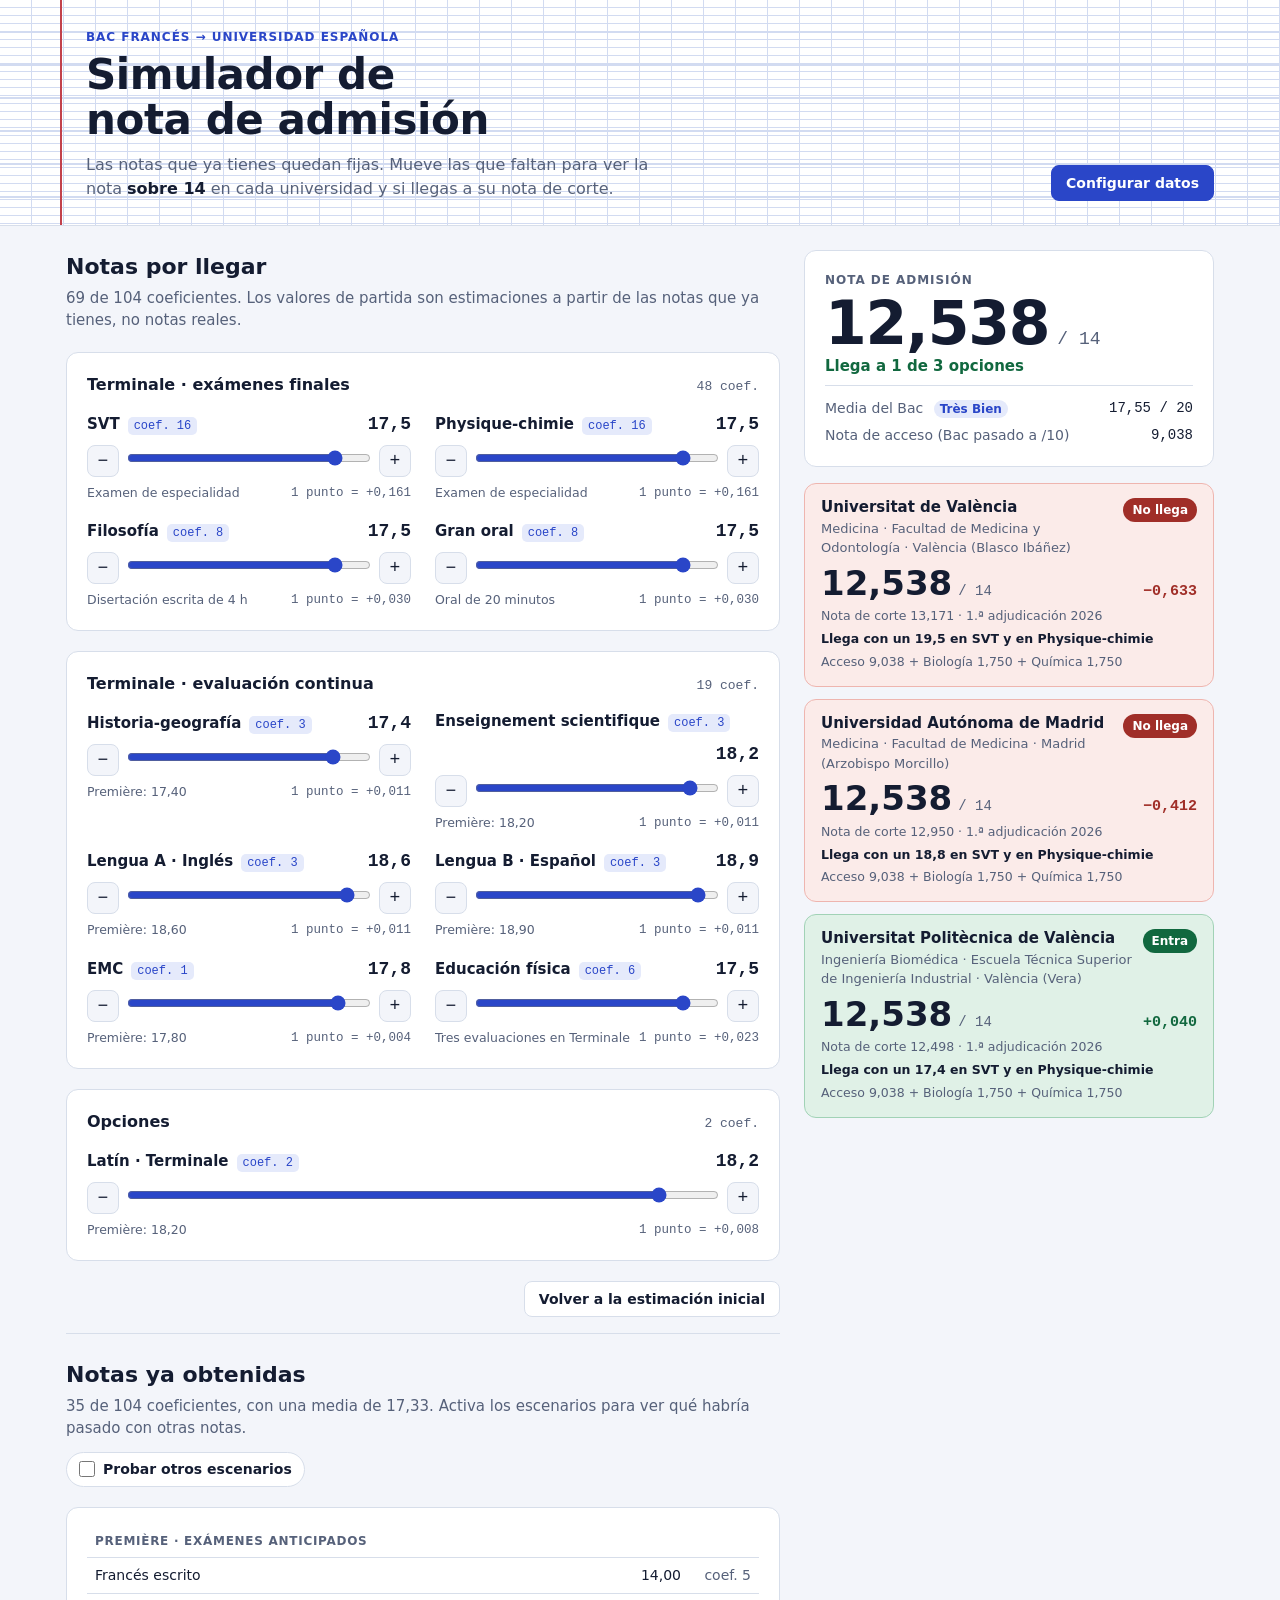
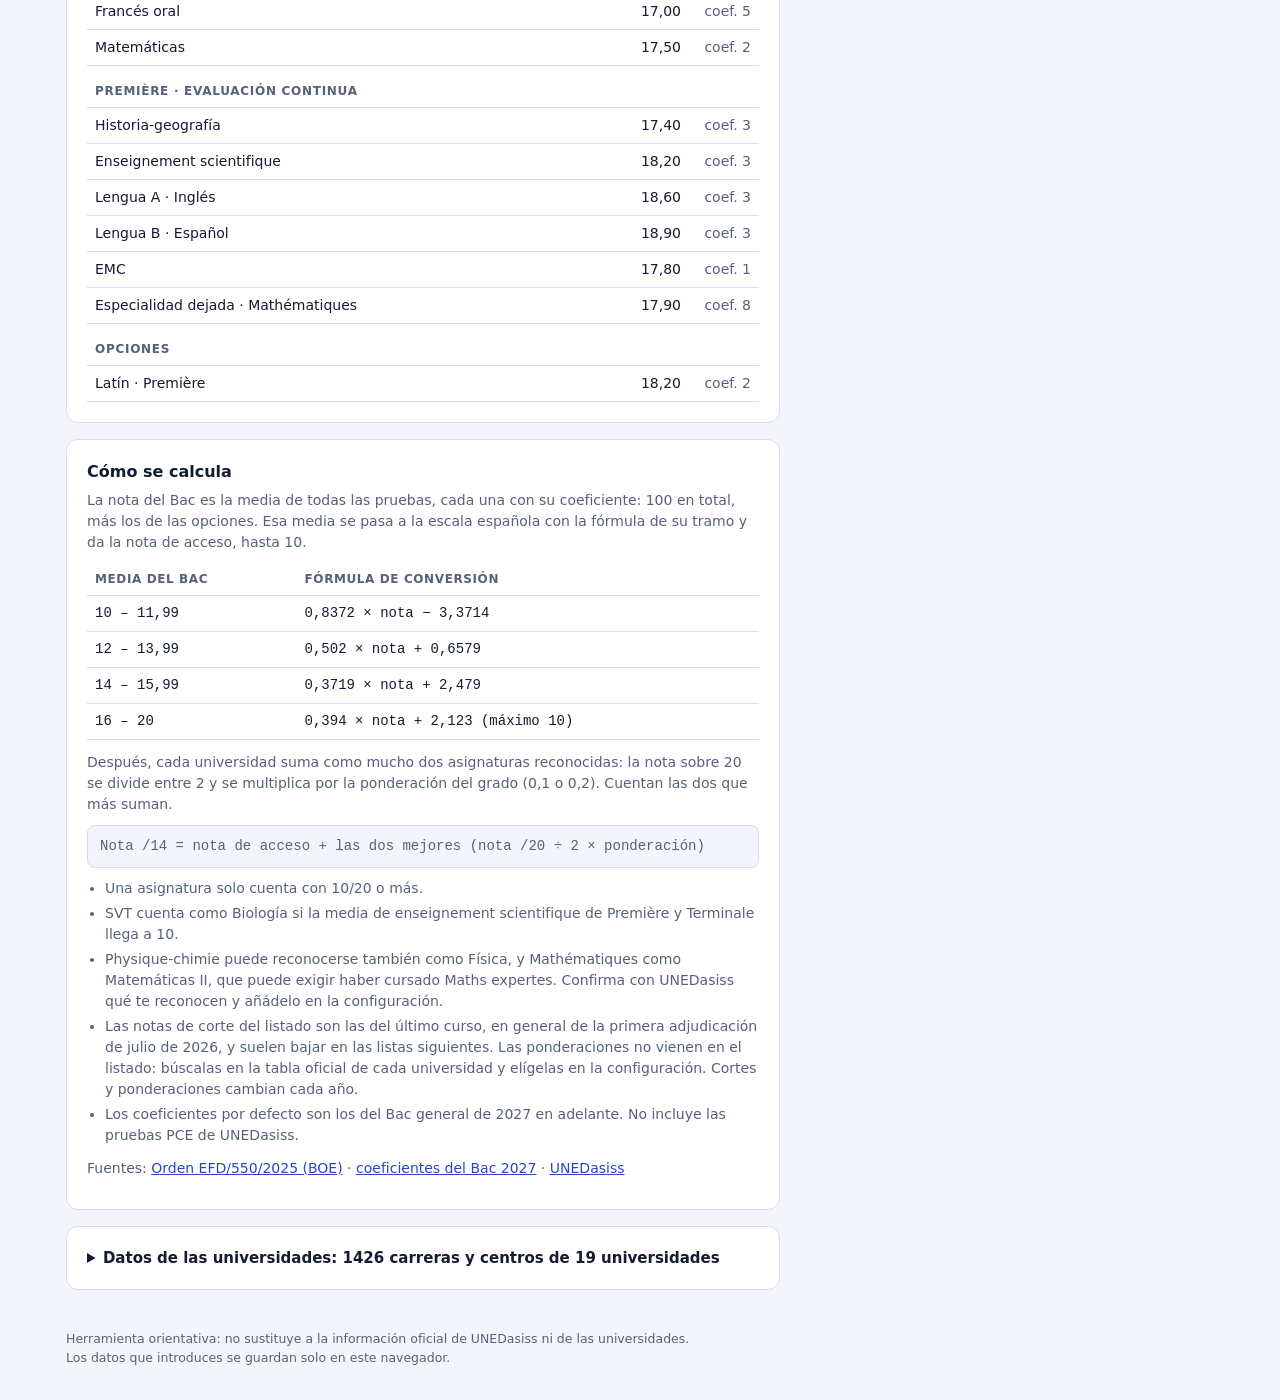
==== index.html @ 58821975 "Subido el index" ====
<!doctype html>
<html lang="es">
<head>
<meta charset="utf-8">
<meta name="viewport" content="width=device-width, initial-scale=1, viewport-fit=cover">
<title>Simulador Bac España</title>
<meta name="description" content="Calcula la nota de admisión a la universidad española (sobre 14) con el Bac francés y compárala con las notas de corte.">
<style>
/* Layout: cabecera en papel Seyès con margen rojo y botón de configuración; dos columnas (notas a la izquierda, resultados fijos a la derecha); la configuración se abre en un panel lateral; en móvil, una columna con barra de nota fija */
:root{
  color-scheme:light;
  padding-top:env(safe-area-inset-top,0px);
  padding-bottom:env(safe-area-inset-bottom,0px);
  --paper:#f3f5fa; --card:#ffffff; --field:#f7f9fd; --ink:#141c31; --muted:#56617a; --line:#d7deea;
  --accent:#2a46c8; --accent-ink:#ffffff; --accent-soft:#e5eafb; --seyes:#d2dbf1; --margin:#c2414b;
  --ok:#11683f; --ok-bg:#e0f1e7; --ok-line:#a1d2b6;
  --no:#a02e28; --no-bg:#fbebe9; --no-line:#eeb5af;
  --note-bg:#fdf3dc; --note-ink:#6f4b00; --note-line:#ecd193;
  --veil:rgba(12,18,36,.48);
  --shadow:0 1px 2px rgba(20,28,49,.06),0 10px 30px rgba(20,28,49,.14);
  --f-display:"Avenir Next","Segoe UI Variable Display","Segoe UI",ui-sans-serif,system-ui,-apple-system,sans-serif;
  --f-body:system-ui,-apple-system,"Segoe UI",Roboto,"Helvetica Neue",Arial,sans-serif;
  --f-mono:ui-monospace,"SF Mono","Cascadia Mono","Roboto Mono",Menlo,Consolas,monospace;
}
@media (prefers-color-scheme: dark){
  :root:not([data-theme="light"]){
    --paper:#0d121c; --card:#151c2a; --field:#101725; --ink:#e6ebf5; --muted:#9ba6bd; --line:#28334c;
    --accent:#93a8ff; --accent-ink:#0d121c; --accent-soft:#1c2544; --seyes:#1e2946; --margin:#e57b81;
    --ok:#74d6a0; --ok-bg:#0f2f1f; --ok-line:#276645;
    --no:#ff9a90; --no-bg:#351714; --no-line:#74302a;
    --note-bg:#33270c; --note-ink:#f3cf7a; --note-line:#6b531b;
    --veil:rgba(0,0,0,.6);
    --shadow:0 10px 34px rgba(0,0,0,.5);
    color-scheme:dark;
  }
}
:root[data-theme="dark"]{
  --paper:#0d121c; --card:#151c2a; --field:#101725; --ink:#e6ebf5; --muted:#9ba6bd; --line:#28334c;
  --accent:#93a8ff; --accent-ink:#0d121c; --accent-soft:#1c2544; --seyes:#1e2946; --margin:#e57b81;
  --ok:#74d6a0; --ok-bg:#0f2f1f; --ok-line:#276645;
  --no:#ff9a90; --no-bg:#351714; --no-line:#74302a;
  --note-bg:#33270c; --note-ink:#f3cf7a; --note-line:#6b531b;
  --veil:rgba(0,0,0,.6);
  --shadow:0 10px 34px rgba(0,0,0,.5);
  color-scheme:dark;
}
*{box-sizing:border-box}
html,body{margin:0}
[hidden]{display:none!important}
body{background:var(--paper);color:var(--ink);font-family:var(--f-body);font-size:15px;line-height:1.5;-webkit-text-size-adjust:100%}
body::before{content:"";position:fixed;inset:0 0 auto;height:env(safe-area-inset-top,0px);z-index:10;background:var(--card)}
html.lock{overflow:hidden}
.wrap{max-width:1180px;margin:0 auto;padding-left:max(16px,env(safe-area-inset-left,0px));padding-right:max(16px,env(safe-area-inset-right,0px))}
.num{font-family:var(--f-mono);font-variant-numeric:tabular-nums}
h1,h2,h3{text-wrap:balance}

/* Cabecera */
.head{background-color:var(--card);
  background-image:
    repeating-linear-gradient(to bottom,transparent 0 31px,var(--seyes) 31px 33px),
    repeating-linear-gradient(to bottom,transparent 0 7px,var(--seyes) 7px 8px),
    repeating-linear-gradient(to right,transparent 0 31px,var(--seyes) 31px 32px);
  border-bottom:1px solid var(--line)}
.head-in{position:relative;display:flex;align-items:flex-end;justify-content:space-between;gap:16px 24px;flex-wrap:wrap;padding-block:28px 24px}
.head-in::before{content:"";position:absolute;top:0;bottom:0;left:max(10px,calc(env(safe-area-inset-left,0px) + 10px));width:2px;background:var(--margin)}
.head-text{padding-left:20px;max-width:64ch;min-width:0;flex:1 1 420px}
.head-text > *{margin:0}
.eyebrow{font-size:12px;font-weight:600;letter-spacing:.08em;text-transform:uppercase;color:var(--accent);margin:0}
h1{font-family:var(--f-display);font-weight:700;font-size:clamp(28px,4.4vw,42px);line-height:1.08;letter-spacing:-.01em;margin-top:6px !important}
.lead{color:var(--muted);margin-top:10px !important;font-size:16px}
.lead strong{color:var(--ink);font-weight:600}
.head-actions{padding-left:20px;display:flex;gap:8px;flex-wrap:wrap}


/* Rejilla */
.grid{display:grid;grid-template-columns:minmax(0,1fr);gap:24px;padding-block:24px 40px}
@media (min-width:960px){
  .grid{grid-template-columns:minmax(0,1fr) 410px;grid-template-areas:"inputs results"}
  .inputs{grid-area:inputs}
  .results{grid-area:results;position:sticky;top:16px;align-self:start;max-height:calc(100vh - 32px);overflow:auto}
}
.inputs,.results{min-width:0;display:flex;flex-direction:column;gap:16px}
.stack{display:flex;flex-direction:column;gap:20px}

/* Barra móvil */
.mini{position:sticky;top:env(safe-area-inset-top,0px);z-index:9;background:var(--card);border-bottom:1px solid var(--line)}
.mini-in{display:flex;align-items:baseline;justify-content:space-between;gap:12px;padding-block:10px}
.mini b{font-family:var(--f-mono);font-size:18px}
.mini span{color:var(--muted);font-size:13px;text-align:right}
@media (min-width:960px){.mini{display:none}}

/* Resultado */
.panel{background:var(--card);border:1px solid var(--line);border-radius:12px;padding:20px;min-width:0}
.score-label{font-size:12px;font-weight:600;letter-spacing:.08em;text-transform:uppercase;color:var(--muted);margin:0}
.score{display:flex;align-items:baseline;gap:8px;margin:4px 0 2px;flex-wrap:wrap}
.score b{font-family:var(--f-display);font-weight:700;font-size:60px;line-height:1;letter-spacing:-.02em;font-variant-numeric:tabular-nums}
.score.range b{font-size:38px}
.score span{font-family:var(--f-mono);color:var(--muted);font-size:18px}
.reach{margin:0 0 6px;font-weight:600}
.reach.ok{color:var(--ok)} .reach.no{color:var(--no)} .reach.none{color:var(--muted)}
.scenario{margin:0 0 12px;display:flex;align-items:center;gap:8px;flex-wrap:wrap;font-size:13px;color:var(--margin);font-weight:600}
.link-btn{font:inherit;font-size:13px;font-weight:600;padding:2px 8px;border-radius:6px;border:1px solid currentColor;background:transparent;color:var(--margin);cursor:pointer}
.calc{margin:8px 0 0;display:grid;grid-template-columns:1fr auto;gap:6px 12px;border-top:1px solid var(--line);padding-top:12px}
.calc dt{color:var(--muted);font-size:14px}
.calc dd{margin:0;text-align:right;font-family:var(--f-mono);font-variant-numeric:tabular-nums;font-size:14px}
.mention{display:inline-block;margin-left:6px;padding:0 6px;border-radius:999px;background:var(--accent-soft);color:var(--accent);font-family:var(--f-body);font-size:12px;font-weight:600}
.warn{margin:10px 0 0;font-size:13px;color:var(--no)}

.unis{display:flex;flex-direction:column;gap:12px}
.uni{border:1px solid var(--no-line);background:var(--no-bg);border-radius:12px;padding:14px 16px;display:flex;flex-direction:column;gap:4px;transition:background-color .25s,border-color .25s}
.uni[data-ok="1"]{border-color:var(--ok-line);background:var(--ok-bg)}
.uni-top{display:flex;justify-content:space-between;align-items:flex-start;gap:10px}
.uni-id{min-width:0}
.uni-name{margin:0;font-size:15px;font-weight:700;line-height:1.25;overflow-wrap:anywhere}
.uni-deg{margin:2px 0 0;color:var(--muted);font-size:13px;overflow-wrap:anywhere}
.pill{flex:none;font-size:12px;font-weight:700;padding:3px 9px;border-radius:999px;color:var(--card);background:var(--no);white-space:nowrap}
.uni[data-ok="1"] .pill{background:var(--ok)}
.uni-score{display:flex;align-items:baseline;gap:6px;margin-top:4px}
.uni-num{font-family:var(--f-display);font-size:34px;font-weight:700;line-height:1;font-variant-numeric:tabular-nums}
.uni-score .unit{font-family:var(--f-mono);color:var(--muted);font-size:14px}
.uni-gap{margin-left:auto;font-family:var(--f-mono);font-variant-numeric:tabular-nums;font-weight:600;font-size:15px;color:var(--no)}
.uni[data-ok="1"] .uni-gap{color:var(--ok)}
.uni-line{margin:0;font-size:12.5px;color:var(--muted)}
.uni-line.strong{color:var(--ink);font-weight:600}
.foot-note{margin:0;color:var(--muted);font-size:12.5px}
.empty p{margin:0 0 12px;color:var(--muted)}

/* Entradas */
.phase{display:flex;flex-direction:column;gap:20px}
.phase + .phase{border-top:1px solid var(--line);padding-top:24px}
.phase-head{display:flex;justify-content:space-between;align-items:flex-end;gap:12px;flex-wrap:wrap}
.sec-title{font-family:var(--f-display);font-weight:700;font-size:22px;margin:0}
.sec-sub{margin:4px 0 0;color:var(--muted)}
.group h3{margin:0;font-size:16px;font-weight:700}
.group-head{display:flex;justify-content:space-between;align-items:baseline;gap:12px;flex-wrap:wrap;margin-bottom:14px}
.group-head .num{color:var(--muted);font-size:13px}
.sliders{display:grid;grid-template-columns:repeat(auto-fit,minmax(min(100%,270px),1fr));gap:16px 24px}
.sl{display:flex;flex-direction:column;gap:6px;min-width:0}
.sl-top{display:flex;align-items:baseline;gap:8px;flex-wrap:wrap}
.sl-top label{font-weight:600;min-width:0;overflow-wrap:anywhere}
.coef{font-family:var(--f-mono);font-size:12px;color:var(--accent);background:var(--accent-soft);padding:0 6px;border-radius:5px;white-space:nowrap}
.sl-top output{margin-left:auto;font-family:var(--f-mono);font-variant-numeric:tabular-nums;font-size:18px;font-weight:600}
.sl[data-changed="1"] .sl-top output{color:var(--margin)}
.sl-ctl{display:grid;grid-template-columns:32px minmax(0,1fr) 32px;align-items:center;gap:8px}
.track{position:relative;min-width:0;padding-bottom:6px}
.track input{width:100%;accent-color:var(--accent);margin:0;height:28px;display:block}
.real-mark,.mark-legend{width:0;height:0;border-left:5px solid transparent;border-right:5px solid transparent;border-bottom:7px solid var(--margin)}
.real-mark{position:absolute;bottom:0;transform:translateX(-50%);pointer-events:none}
.mark-legend{display:inline-block;margin:0 2px}
.step{width:32px;height:32px;border-radius:8px;border:1px solid var(--line);background:var(--paper);color:var(--ink);font-size:18px;line-height:1;cursor:pointer;font-family:var(--f-mono)}
.step:hover{border-color:var(--accent);color:var(--accent)}
.sl-hint{font-size:12.5px;color:var(--muted);display:flex;justify-content:space-between;gap:8px;flex-wrap:wrap}
.sl[data-changed="1"] .hint-txt{color:var(--margin);font-weight:600}
.sens{font-family:var(--f-mono);font-variant-numeric:tabular-nums}
.actions{display:flex;justify-content:flex-end;gap:8px;flex-wrap:wrap}
.switch{display:inline-flex;align-items:center;gap:8px;font-weight:600;font-size:14px;cursor:pointer;padding:6px 12px;border:1px solid var(--line);border-radius:999px;background:var(--card)}
.switch input{accent-color:var(--accent);width:16px;height:16px;margin:0}

.btn{font:inherit;font-weight:600;font-size:14px;line-height:1.3;padding:8px 14px;border-radius:8px;border:1px solid var(--line);background:var(--card);color:var(--ink);cursor:pointer;display:inline-flex;align-items:center;gap:6px;position:relative}
.btn:hover{border-color:var(--accent);color:var(--accent)}
.btn.primary{background:var(--accent);border-color:var(--accent);color:var(--accent-ink)}
.btn.primary:hover{filter:brightness(1.08);color:var(--accent-ink)}
.btn.small{font-size:13px;padding:6px 10px}
.btn.danger:hover{border-color:var(--no);color:var(--no)}
button:focus-visible,input:focus-visible,select:focus-visible,textarea:focus-visible,a:focus-visible,.btn:focus-within{outline:2px solid var(--accent);outline-offset:2px}

.tbl-wrap{overflow-x:auto}
table{border-collapse:collapse;width:100%;font-size:14px}
th,td{padding:7px 8px;border-bottom:1px solid var(--line);text-align:left;vertical-align:middle}
thead th{font-size:12px;font-weight:600;letter-spacing:.05em;text-transform:uppercase;color:var(--muted)}
td.r,th.r{text-align:right}
td.num{font-family:var(--f-mono);font-variant-numeric:tabular-nums}
.ktable tr.grp th{padding-top:16px;font-size:12px;font-weight:600;letter-spacing:.06em;text-transform:uppercase;color:var(--muted)}
.ktable tr:first-child th{padding-top:4px}
.ktable td.coef-c{color:var(--muted);width:70px}
.ktable td.low{color:var(--no)}

.method h3{margin:0 0 6px;font-size:16px}
.method p,.method li{color:var(--muted);font-size:14px}
.method p{margin:0 0 10px}
.method ul{margin:0 0 12px;padding-left:18px;display:flex;flex-direction:column;gap:4px}
.formula{font-family:var(--f-mono);font-size:13.5px;background:var(--paper);border:1px solid var(--line);border-radius:8px;padding:10px 12px;color:var(--ink);margin:0 0 12px;overflow-x:auto;white-space:nowrap}
.method a,.site-foot a{color:var(--accent)}
.site-foot{padding-block:0 32px;color:var(--muted);font-size:12.5px}
.site-foot p{margin:0;max-width:80ch}

/* Panel de configuración */
dialog.sheet{position:fixed;inset:0 0 0 auto;margin:0;width:min(800px,100vw);max-width:100vw;height:100%;max-height:100%;border:0;border-left:1px solid var(--line);padding:0;background:var(--card);color:var(--ink);box-shadow:var(--shadow)}
dialog.sheet[open]{display:flex;flex-direction:column}
dialog.sheet::backdrop{background:var(--veil)}
.sheet-head{display:flex;align-items:flex-start;justify-content:space-between;gap:12px;padding-top:calc(16px + env(safe-area-inset-top,0px));padding-bottom:12px;padding-left:max(20px,env(safe-area-inset-left,0px));padding-right:max(20px,env(safe-area-inset-right,0px));border-bottom:1px solid var(--line)}
.sheet-head h2{margin:2px 0 0;font-family:var(--f-display);font-size:22px}
.icon-btn{flex:none;width:36px;height:36px;border-radius:8px;border:1px solid var(--line);background:var(--paper);color:var(--ink);font-size:20px;line-height:1;cursor:pointer}
.sheet-nav{display:flex;gap:6px;overflow-x:auto;padding-block:10px;padding-left:max(20px,env(safe-area-inset-left,0px));padding-right:max(20px,env(safe-area-inset-right,0px));border-bottom:1px solid var(--line);scrollbar-width:thin}
.chip{flex:none;font:inherit;font-size:13px;font-weight:600;padding:5px 11px;border-radius:999px;border:1px solid var(--line);background:var(--paper);color:var(--ink);cursor:pointer}
.chip:hover{border-color:var(--accent);color:var(--accent)}
.sheet-body{flex:1;overflow:auto;overscroll-behavior:contain;padding-left:max(20px,env(safe-area-inset-left,0px));padding-right:max(20px,env(safe-area-inset-right,0px));padding-bottom:24px}
.sheet-foot{display:flex;align-items:center;gap:10px;flex-wrap:wrap;justify-content:flex-end;padding-top:12px;padding-bottom:calc(12px + env(safe-area-inset-bottom,0px));padding-left:max(20px,env(safe-area-inset-left,0px));padding-right:max(20px,env(safe-area-inset-right,0px));border-top:1px solid var(--line);background:var(--card)}
.foot-msg{margin:0 auto 0 0;font-size:13px;color:var(--no);min-width:0;flex:1 1 220px}
.foot-msg:empty{display:none}
.fsec{display:flex;flex-direction:column;gap:14px;padding-block:22px;border-bottom:1px solid var(--line);scroll-margin-top:4px}
.fsec:last-child{border-bottom:0}
.fsec > h3{margin:0;font-family:var(--f-display);font-size:18px}
.fnote{margin:0;color:var(--muted);font-size:13.5px;max-width:68ch}
.fnote strong{color:var(--ink)}
.fgrid{display:grid;grid-template-columns:repeat(auto-fit,minmax(min(100%,200px),1fr));gap:12px 16px}
.field{display:flex;flex-direction:column;gap:4px;min-width:0}
.field > span{font-size:13px;font-weight:600;color:var(--muted)}
.in{font:inherit;font-size:15px;padding:8px 10px;border-radius:8px;border:1px solid var(--line);background:var(--field);color:var(--ink);width:100%;min-width:0}
.in::placeholder{color:var(--muted);opacity:.75}
.in.num{font-family:var(--f-mono);text-align:right}
.in.bad{border-color:var(--no);background:var(--no-bg)}
textarea.in{font-family:var(--f-mono);font-size:12.5px;resize:vertical}
.gtable{margin-top:4px}
.gtable caption{text-align:left;font-size:12px;font-weight:600;letter-spacing:.06em;text-transform:uppercase;color:var(--muted);padding:6px 0}
.gtable th[scope="row"]{font-weight:500}
.gtable td{padding:5px 6px}
.gtable .c-coef{width:78px}
.gtable .c-grade{width:112px}
.orow,.srow{display:grid;gap:10px 12px;align-items:end;padding:12px;border:1px solid var(--line);border-radius:10px;background:var(--paper)}
.orow{grid-template-columns:repeat(auto-fit,minmax(min(100%,118px),1fr))}
.orow .field.wide{grid-column:1/-1}
.srow{grid-template-columns:repeat(auto-fit,minmax(min(100%,200px),1fr))}
.orow .btn,.srow .btn{justify-self:start}
.ublock{border:1px solid var(--line);border-radius:10px;padding:14px;margin:0;display:flex;flex-direction:column;gap:12px;background:var(--paper);min-width:0}
.ublock legend{font-weight:700;padding:0 6px}
.wgrid{display:grid;grid-template-columns:repeat(auto-fit,minmax(min(100%,170px),1fr));gap:10px 14px}
.brow{display:flex;gap:8px;flex-wrap:wrap}
.sr-file{position:absolute;width:1px;height:1px;opacity:0;overflow:hidden;clip:rect(0 0 0 0)}
.fstatus{margin:0;font-size:13.5px;color:var(--ok);font-weight:600;min-height:1.2em}
.fstatus.err{color:var(--no)}
.fgrid .field.wide{grid-column:1/-1}
.seg{display:inline-flex;flex-wrap:wrap;gap:4px;padding:3px;border:1px solid var(--line);border-radius:10px;background:var(--card);align-self:flex-start}
.seg label{position:relative;cursor:pointer}
.seg input{position:absolute;opacity:0;width:1px;height:1px}
.seg span{display:block;font-size:13px;font-weight:600;padding:5px 12px;border-radius:7px;color:var(--muted)}
.seg input:checked + span{background:var(--accent);color:var(--accent-ink)}
.seg input:focus-visible + span{outline:2px solid var(--accent);outline-offset:2px}
.fnote.warn-note{color:var(--note-ink);background:var(--note-bg);border:1px solid var(--note-line);border-radius:8px;padding:8px 10px}
details.sources summary{cursor:pointer;font-weight:700;font-size:15px}
details.sources p,details.sources li{color:var(--muted);font-size:13.5px}
details.sources ul{margin:8px 0 0;padding-left:18px;display:flex;flex-direction:column;gap:6px}
details.sources a{color:var(--accent)}
@media (prefers-reduced-motion: reduce){.uni{transition:none}}
</style>
</head>
<body>

<header class="head">
  <div class="wrap head-in">
    <div class="head-text">
      <p class="eyebrow">Bac francés → universidad española</p>
      <h1 id="h1">Simulador de nota de admisión</h1>
      <p class="lead">Las notas que ya tienes quedan fijas. Mueve las que faltan para ver la nota <strong>sobre 14</strong> en cada universidad y si llegas a su nota de corte.</p>
    </div>
    <div class="head-actions">
      <button class="btn primary" id="open-cfg" type="button">Configurar datos</button>
    </div>
  </div>
</header>

<div class="mini" id="mini" hidden>
  <div class="wrap mini-in"><b id="mini-score">–</b><span id="mini-reach"></span></div>
</div>

<main class="wrap grid">
  <aside class="results" aria-live="polite">
    <section class="panel" id="score-card">
      <p class="score-label" id="score-label">Nota de admisión</p>
      <div class="score" id="score-box"><b id="score">–</b><span id="score-unit">/ 14</span></div>
      <p class="reach" id="reach"></p>
      <p class="scenario" id="scenario" hidden><span id="scenario-txt"></span><button type="button" class="link-btn" id="restore-top">Restaurar notas reales</button></p>
      <dl class="calc">
        <dt>Media del Bac <span class="mention" id="mention"></span></dt><dd id="c-bac"></dd>
        <dt>Nota de acceso (Bac pasado a /10)</dt><dd id="c-acc"></dd>
      </dl>
      <p class="warn" id="warn" hidden></p>
    </section>
    <div class="unis" id="unis"></div>
    <p class="foot-note">Las notas de corte cambian cada año y suelen bajar en las listas que siguen a la primera.</p>
  </aside>

  <div class="inputs">
    <section class="phase" id="pending-sec">
      <div>
        <h2 class="sec-title">Notas por llegar</h2>
        <p class="sec-sub" id="pending-sub"></p>
      </div>
      <div id="pending-groups" class="stack"></div>
      <div class="actions" id="pending-actions"><button class="btn" id="reset-sim" type="button">Volver a la estimación inicial</button></div>
    </section>

    <section class="phase" id="known-sec">
      <div class="phase-head">
        <div>
          <h2 class="sec-title">Notas ya obtenidas</h2>
          <p class="sec-sub" id="known-sub"></p>
        </div>
        <label class="switch" id="scen-switch"><input type="checkbox" id="scen-toggle"><span>Probar otros escenarios</span></label>
      </div>
      <div id="known-groups" class="stack"></div>
      <div class="actions" id="known-actions" hidden><button class="btn" id="reset-scen" type="button">Restaurar las notas reales</button></div>
    </section>

    <section class="panel method">
      <h3>Cómo se calcula</h3>
      <p>La nota del Bac es la media de todas las pruebas, cada una con su coeficiente: 100 en total, más los de las opciones. Esa media se pasa a la escala española con la fórmula de su tramo y da la nota de acceso, hasta 10.</p>
      <div class="tbl-wrap" style="margin-bottom:12px">
        <table>
          <thead><tr><th>Media del Bac</th><th>Fórmula de conversión</th></tr></thead>
          <tbody>
            <tr><td class="num">10 – 11,99</td><td class="num">0,8372 × nota − 3,3714</td></tr>
            <tr><td class="num">12 – 13,99</td><td class="num">0,502 × nota + 0,6579</td></tr>
            <tr><td class="num">14 – 15,99</td><td class="num">0,3719 × nota + 2,479</td></tr>
            <tr><td class="num">16 – 20</td><td class="num">0,394 × nota + 2,123 (máximo 10)</td></tr>
          </tbody>
        </table>
      </div>
      <p>Después, cada universidad suma como mucho dos asignaturas reconocidas: la nota sobre 20 se divide entre 2 y se multiplica por la ponderación del grado (0,1 o 0,2). Cuentan las dos que más suman.</p>
      <p class="formula">Nota /14 = nota de acceso + las dos mejores (nota /20 ÷ 2 × ponderación)</p>
      <ul>
        <li>Una asignatura solo cuenta con 10/20 o más.</li>
        <li>SVT cuenta como Biología si la media de enseignement scientifique de Première y Terminale llega a 10.</li>
        <li>Physique-chimie puede reconocerse también como Física, y Mathématiques como Matemáticas II, que puede exigir haber cursado Maths expertes. Confirma con UNEDasiss qué te reconocen y añádelo en la configuración.</li>
        <li>Las notas de corte del listado son las del último curso, en general de la primera adjudicación de julio de 2026, y suelen bajar en las listas siguientes. Las ponderaciones no vienen en el listado: búscalas en la tabla oficial de cada universidad y elígelas en la configuración. Cortes y ponderaciones cambian cada año.</li>
        <li>Los coeficientes por defecto son los del Bac general de 2027 en adelante. No incluye las pruebas PCE de UNEDasiss.</li>
      </ul>
      <p>Fuentes: <a href="https://boe.es/buscar/pdf/2025/BOE-A-2025-10777-consolidado.pdf" target="_blank" rel="noopener">Orden EFD/550/2025 (BOE)</a> · <a href="https://www.letudiant.fr/bac/coefficients-bac-par-matiere-et-serie.html" target="_blank" rel="noopener">coeficientes del Bac 2027</a> · <a href="https://unedasiss.uned.es/" target="_blank" rel="noopener">UNEDasiss</a></p>
    </section>
    <details class="panel sources" id="db-sources"></details>
  </div>
</main>

<footer class="wrap site-foot">
  <p>Herramienta orientativa: no sustituye a la información oficial de UNEDasiss ni de las universidades. Los datos que introduces se guardan solo en este navegador.</p>
</footer>

<dialog class="sheet" id="cfg" aria-labelledby="cfg-title">
  <header class="sheet-head">
    <div><p class="eyebrow">Configuración</p><h2 id="cfg-title">Datos del alumno</h2></div>
    <button type="button" class="icon-btn" data-act="cancel" aria-label="Cerrar sin guardar">×</button>
  </header>
  <nav class="sheet-nav" aria-label="Secciones de la configuración">
    <button type="button" class="chip" data-act="nav" data-target="fs-alumno">Alumno</button>
    <button type="button" class="chip" data-act="nav" data-target="fs-esp">Especialidades</button>
    <button type="button" class="chip" data-act="nav" data-target="fs-notas">Notas</button>
    <button type="button" class="chip" data-act="nav" data-target="fs-opc">Opciones</button>
    <button type="button" class="chip" data-act="nav" data-target="fs-asig">Asignaturas en España</button>
    <button type="button" class="chip" data-act="nav" data-target="fs-unis">Universidades</button>
    <button type="button" class="chip" data-act="nav" data-target="fs-datos">Guardar y compartir</button>
  </nav>
  <div class="sheet-body" id="cfg-body"></div>
  <footer class="sheet-foot">
    <p class="foot-msg" id="cfg-msg" role="alert"></p>
    <button type="button" class="btn" data-act="cancel">Cancelar</button>
    <button type="button" class="btn primary" data-act="save">Guardar y ver</button>
  </footer>
</dialog>
<datalist id="es-subjects"></datalist>

<script type="application/json" id="unidb">{"v":"2026","unis":[{"code":"UNIZAR","name":"Universidad de Zaragoza","community":"Aragón","ck":"adjudicación de julio 2026","cl":"Adjudicación ordinaria de julio de 2026.","cs":["https://www.elorienta.com/materiales/corte/Zaragoza.pdf","https://www.educaweb.com/notas-corte/grados/?c=11345"],"ws":["https://academico.unizar.es/sites/academico/files/archivos/acceso/norma/anexo1ponder2627.pdf","https://secregen.unizar.es/sites/secregen/files/2026-03/7.2_acuerdo_ponderaciones_pau.pdf","https://academico.unizar.es/sites/academico/files/archivos/acceso/norma/acg_20260428.pdf"]},{"code":"ULL","name":"Universidad de La Laguna","community":"Canarias","ck":"cierre 2026-27","cl":"Notas de corte de cierre del curso 2026-27, a 30 de septiembre de 2026: la ULL no publica las de la primera adjudicación.","cs":["https://www.elorienta.com/materiales/corte/LaLaguna_cupogeneral.pdf","https://www.elorienta.com/materiales/corte/LaLaguna_doblesgrados.pdf"],"ws":[]},{"code":"UCLM","name":"Universidad de Castilla-La Mancha","community":"Castilla-La Mancha","ck":"1.ª adjudicación 2026","cl":"Primera adjudicación de julio de 2026, tomada de la prensa: la UCLM solo la publica en un panel interactivo. Están todos sus grados, pero 65 de ellos no tienen nota de corte.","cs":["https://www.lanzadigital.com/provincia/medicina-de-nuevo-la-titulacion-mas-exigente-en-la-uclm-en-ciudad-real-con-una-nota-de-corte-de-13049/","https://masquealba.com/notas-corte-medicina-albacete/","https://diariosanitario.com/medicina-nota-corte/","https://www.uclm.es/misiones/estudios/catalogodeestudios?tipo=G"],"ws":["https://www.uclm.es/-/media/Files/A04-Gestion-Academica/PDFEstudiantes/PDFEvAU/Parametros_ponderaciones_2027-28y2028-29.ashx?la=es"]},{"code":"UAM","name":"Universidad Autónoma de Madrid","community":"Comunidad de Madrid","ck":"1.ª adjudicación 2026","cl":"Primera adjudicación de julio de 2026.","cs":["https://www.uam.es/uam/media/doc/1606851712263/uam-notas-corte-extraordinaria-2026.pdf","https://www.uam.es/uam/ofertas-plazas","https://www.uam.es/uam/media/doc/1606851711911/notas-de-corte---dum---2026-2027---extraordinaria.pdf"],"ws":["https://www.uam.es/uam/media/doc/1606960055690/2.-ponderacionesuam-curso27-28-def-09jun2026.pdf"]},{"code":"UC3M","name":"Universidad Carlos III de Madrid","community":"Comunidad de Madrid","ck":"1.ª adjudicación 2026","cl":"Primera lista de julio de 2026 del Distrito Único de Madrid. Esa lista no indica la facultad.","cs":["https://www.elorienta.com/materiales/corte/Madrid.pdf"],"ws":["https://www.comunidad.madrid/docs/assets/2026/03/02/ponderaciones_26-27_pdf_27_02_26.pdf?VersionId=axC4uzT2OgwXcJn6SNy_cC49YFVok9hd","https://yaq.es/sites/default/files/documents/2026/tablas_ponderacion_madrid_2027-2028.pdf"]},{"code":"UCM","name":"Universidad Complutense de Madrid","community":"Comunidad de Madrid","ck":"1.ª adjudicación 2026","cl":"Primera lista de julio de 2026 del Distrito Único de Madrid. Esa lista no indica la facultad.","cs":["https://www.elorienta.com/materiales/corte/Madrid.pdf"],"ws":["https://www.comunidad.madrid/docs/assets/2026/03/02/ponderaciones_26-27_pdf_27_02_26.pdf?VersionId=axC4uzT2OgwXcJn6SNy_cC49YFVok9hd","https://yaq.es/sites/default/files/documents/2026/tablas_ponderacion_madrid_2027-2028.pdf"]},{"code":"UPM","name":"Universidad Politécnica de Madrid","community":"Comunidad de Madrid","ck":"1.ª adjudicación 2026","cl":"Primera adjudicación de julio de 2026.","cs":["https://www.upm.es/gsfs/SFS52655","https://www.comunidad.madrid/press-releases/download/117011"],"ws":["https://www.upm.es/gsfs/SFS47081"]},{"code":"URJC","name":"Universidad Rey Juan Carlos","community":"Comunidad de Madrid","ck":"1.ª adjudicación 2026","cl":"Primera adjudicación de julio de 2026.","cs":["https://www.urjc.es/images/EstudiarURJC/Admision_matricula/grado/notas_corte_2026_2027.pdf","https://www.uc3m.es/grado/media/grado/doc/archivo/doc_notas-corte-2627/notas-de-corte---dum---2026-2027---extraordinaria-2.pdf"],"ws":["https://www.comunidad.madrid/docs/assets/2026/03/02/ponderaciones_26-27_pdf_27_02_26.pdf?VersionId=axC4uzT2OgwXcJn6SNy_cC49YFVok9hd","https://yaq.es/sites/default/files/documents/2026/tablas_ponderacion_madrid_2027-2028.pdf"]},{"code":"UAH","name":"Universidad de Alcalá","community":"Comunidad de Madrid","ck":"1.ª adjudicación 2026","cl":"Primera lista de julio de 2026 del Distrito Único de Madrid. Esa lista no indica la facultad.","cs":["https://www.elorienta.com/materiales/corte/Madrid.pdf"],"ws":["https://www.comunidad.madrid/docs/assets/2026/03/02/ponderaciones_26-27_pdf_27_02_26.pdf?VersionId=axC4uzT2OgwXcJn6SNy_cC49YFVok9hd","https://yaq.es/sites/default/files/documents/2026/tablas_ponderacion_madrid_2027-2028.pdf"]},{"code":"UMH","name":"Universidad Miguel Hernández de Elche","community":"Comunitat Valenciana","ck":"1.ª adjudicación 2026","cl":"Primera adjudicación de julio de 2026.","cs":["https://www.uv.es/graus/admissio/1_NOTAS%20CORTE%202026-2027_Adjudicaci%c3%b3n%2010%20julio.pdf","https://estudios.umh.es/files/2026/05/Oferta-plazas-UMH-del-curso-2026-27-Castellano.pdf"],"ws":["https://yaq.es/sites/default/files/documents/2026/tablas_ponderacion_comunidad-valenciana_2027-2028-2.pdf"]},{"code":"UA","name":"Universidad de Alicante","community":"Comunitat Valenciana","ck":"1.ª adjudicación 2026","cl":"Primera adjudicación de julio de 2026.","cs":["https://www.uv.es/graus/admissio/1_NOTAS%20CORTE%202026-2027_Adjudicaci%c3%b3n%2010%20julio.pdf","https://web.ua.es/va/oia/documents/notes-de-tall/2026-2027.pdf"],"ws":["https://yaq.es/sites/default/files/documents/2026/tablas_ponderacion_comunidad-valenciana_2027-2028-2.pdf"]},{"code":"UJI","name":"Universitat Jaume I","community":"Comunitat Valenciana","ck":"1.ª adjudicación 2026","cl":"Primera adjudicación de julio de 2026.","cs":["https://www.uv.es/graus/admissio/1_NOTAS%20CORTE%202026-2027_Adjudicaci%c3%b3n%2010%20julio.pdf"],"ws":["https://yaq.es/sites/default/files/documents/2026/tablas_ponderacion_comunidad-valenciana_2027-2028-2.pdf"]},{"code":"UPV","name":"Universitat Politècnica de València","community":"Comunitat Valenciana","ck":"1.ª adjudicación 2026","cl":"Primera adjudicación de julio de 2026.","cs":["https://www.uv.es/graus/admissio/1_NOTAS%20CORTE%202026-2027_Adjudicaci%c3%b3n%2010%20julio.pdf","https://www.uv.es/uvweb/futuros-estudiantes/ca/admissio-graus/preinscripcio/notes-tall-1285852730283.html"],"ws":["https://yaq.es/sites/default/files/documents/2026/tablas_ponderacion_comunidad-valenciana_2027-2028-2.pdf"]},{"code":"UV","name":"Universitat de València","community":"Comunitat Valenciana","ck":"1.ª adjudicación 2026","cl":"Primera adjudicación de julio de 2026.","cs":["https://www.uv.es/graus/admissio/1_NOTAS%20CORTE%202026-2027_Adjudicaci%c3%b3n%2010%20julio.pdf","https://www.uv.es/uvweb/futuros-estudiantes/ca/admissio-graus/preinscripcio/notes-tall-1285852730283.html"],"ws":["https://yaq.es/sites/default/files/documents/2026/tablas_ponderacion_comunidad-valenciana_2027-2028-2.pdf"]},{"code":"UEX","name":"Universidad de Extremadura","community":"Extremadura","ck":"2.ª adjudicación 2026","cl":"Segunda adjudicación de julio de 2026 (15 de julio): la primera no está publicada.","cs":["https://www.elorienta.com/materiales/corte/Extremadura.pdf"],"ws":["https://alumnado.unex.es/wp-content/uploads/sites/51/2026/05/Cert_CG5_2026_10_1_tabla_ponde_2026-27-28_Tc.report.pdf","https://alumnado.unex.es/wp-content/uploads/sites/51/2025/05/Tabla-ponderaciones-26_27.pdf"]},{"code":"UIB","name":"Universitat de les Illes Balears","community":"Illes Balears","ck":"lista del 31 jul 2026","cl":"Notas de corte del 31 de julio de 2026, después de varias listas: suelen ser más bajas que las de la primera adjudicación.","cs":["https://www.elorienta.com/materiales/corte/IllesBalears31-Jul.pdf","https://estudis.uib.es/estudis-de-grau/com-hi-pots-accedir/admissio/notes-de-tall"],"ws":[]},{"code":"UPNA","name":"Universidad Pública de Navarra","community":"Navarra","ck":"1.ª adjudicación 2026","cl":"Primera adjudicación de julio de 2026.","cs":["https://www.elorienta.com/materiales/corte/Navarra.pdf","https://www.unavarra.es/sites/actualidad/contents/noticias/2026/07/15/0715_Notas-corte-26-27.html","https://www.unavarra.es/sites/estudios/acceso-y-admision/admision-en-estudios-de-grado/notas-de-corte-y-simulador.html","https://www.educaweb.com/notas-corte/grados/?c=9885"],"ws":["https://yaq.es/sites/default/files/documents/2026/tablas_ponderacion_navarra_2027-2028.pdf"]},{"code":"EHU","name":"Universidad del País Vasco / Euskal Herriko Unibertsitatea","community":"País Vasco","ck":"cierre 2025-26","cl":"Notas de corte de cierre del curso 2025-26: la UPV/EHU no publica las de la primera adjudicación.","cs":["https://www.ehu.eus/documents/d/unibertsitaterako-sarbidea/guia-acceso-upv-ehu-26-27-cast-pr3-dig","https://www.ehu.eus/documents/d/unibertsitaterako-sarbidea/guia-acceso-upv-ehu-26-27-eusk-pr3-dig","https://www.ehu.eus/documents/d/unibertsitaterako-sarbidea/notas-de-corte-eus2025-26-sin-prion-","https://www.educaweb.com/notas-corte/grados/?c=35810&p=2"],"ws":["https://www.ehu.eus/es/web/unibertsitaterako-sarbidea/vias-de-acceso/bachillerato-y-ciclos-formativos-de-grado-superior/parametros-de-ponderacion","https://www.ehu.eus/documents/d/unibertsitaterako-sarbidea/parametros2026_cast","https://www.ehu.eus/documents/d/unibertsitaterako-sarbidea/guia-acceso-upv-ehu-26-27-cast-pr3-dig"]},{"code":"UNIOVI","name":"Universidad de Oviedo","community":"Principado de Asturias","ck":"1.ª adjudicación 2026","cl":"Primera adjudicación de julio de 2026.","cs":["https://www.uniovi.es/documents/39158/15138455/NOTAS+DE+CORTE+1%C2%AA+ADJUDICACI%C3%93N+15-7-2026.pdf/748d3502-22ec-5631-6d8c-cb7d102c535f?t=1784102840864","https://www.uniovi.es/actualidad/noticias/-/asset_publisher/Ru0cAJNPrm1m/content/id/15245597","https://www.uniovi.es/documents/39158/13774579/D%C3%ADptico+Oferta+Acad%C3%A9mica+Estudios+de+Grado-Notas+de+Corte_2025-2026_revisado+%281%29.pdf/3e1a3cf9-26d3-9247-ac06-8ac786a5a93f?t=1776411067630"],"ws":["https://www.uniovi.es/documents/39158/44770/Ponderaciones+de+asignaturas+-+PAU.pdf/ad973d6c-5030-a9fe-4b8c-406554d4d3a4?t=1776247658703","https://www.uniovi.es/documents/39158/11285156/D%C3%ADptico+Ponderaciones+PAU.pdf/b4c79df3-6fd2-215f-daad-0f776d5fa57b?t=1762248787750","https://www.uniovi.es/documents/39158/13774579/PONDERACIONES.pdf/62c612dd-94c9-601b-4fea-a271f2e90bcc?t=1771329552491","https://yaq.es/sites/default/files/documents/2026/tablas_ponderacion_asturias_2027-2028.pdf"]}],"rows":[[4,"Administración de Empresas","","","español o inglés",11.566,null,""],[4,"Administración de Empresas","","Colmenarejo","",10.996,null,""],[15,"Administración de Empresas","Facultad de Economía y Empresa","Ibiza","",5.0,null,""],[15,"Administración de Empresas","Facultad de Economía y Empresa","Menorca","",5.0,null,""],[15,"Administración de Empresas","Facultad de Economía y Empresa","Palma","",5.0,null,""],[3,"Administración y Dirección de Empresas","Facultad de Ciencias Económicas y Empresariales","Cantoblanco","",10.3,null,""],[5,"Administración y Dirección de Empresas","","","",9.433,null,""],[5,"Administración y Dirección de Empresas","","","en inglés",10.667,null,""],[9,"Administración y Dirección de Empresas","Facultad de Ciencias Sociales y Jurídicas de Elche","Elche","",7.756,null,""],[9,"Administración y Dirección de Empresas","Facultad de Ciencias Sociales y Jurídicas de Orihuela","Orihuela","",6.947,null,""],[16,"Administración y Dirección de Empresas","Facultad de Ciencias Económicas y Empresariales","Pamplona","",9.281,null,""],[16,"Administración y Dirección de Empresas","Facultad de Ciencias Económicas y Empresariales","Pamplona","Programa internacional",10.714,null,"Mismos parámetros que el grado (nota de la tabla)."],[7,"Administración y Dirección de Empresas","Facultad de Ciencias de la Economía y de la Empresa","Fuenlabrada","",8.276,null,""],[7,"Administración y Dirección de Empresas","Facultad de Ciencias de la Economía y de la Empresa","Móstoles","",8.433,null,""],[7,"Administración y Dirección de Empresas","Facultad de Ciencias de la Economía y de la Empresa","Vicálvaro","",8.06,null,""],[7,"Administración y Dirección de Empresas","Facultad de Ciencias de la Economía y de la Empresa","Vicálvaro","A distancia",8.17,null,""],[7,"Administración y Dirección de Empresas","Facultad de Ciencias de la Economía y de la Empresa","Vicálvaro","Inglés",7.111,null,""],[8,"Administración y Dirección de Empresas","","","",9.17,null,""],[8,"Administración y Dirección de Empresas","","Guadalajara","",7.72,null,""],[10,"Administración y Dirección de Empresas","Facultad de Ciencias Económicas y Empresariales","San Vicente del Raspeig","",7.325,null,""],[2,"Administración y Dirección de Empresas","Facultad de Ciencias Económicas y Empresariales","Albacete","",null,null,""],[2,"Administración y Dirección de Empresas","Facultad de Ciencias Jurídicas y Sociales","Toledo","",null,null,""],[2,"Administración y Dirección de Empresas","Facultad de Ciencias Sociales","Cuenca","",null,null,""],[2,"Administración y Dirección de Empresas","Facultad de Ciencias Sociales y Tecnologías de la Información","Talavera de la Reina","",null,null,""],[2,"Administración y Dirección de Empresas","Facultad de Derecho y Empresa","Ciudad Real","",5.0,null,""],[14,"Administración y Dirección de Empresas","","Badajoz","",6.0,null,""],[14,"Administración y Dirección de Empresas","","Cáceres","",5.0,null,""],[14,"Administración y Dirección de Empresas","","Plasencia","",5.0,null,""],[1,"Administración y Dirección de Empresas","","","",5.527,null,""],[18,"Administración y Dirección de Empresas","Facultad de Economía y Empresa","Oviedo","",6.931,null,""],[0,"Administración y Dirección de Empresas","Facultad de Ciencias Sociales y Humanas","Teruel","",5.0,null,"sin corte (5,000 en la lista). w null: tabla oficial sin columnas legibles."],[0,"Administración y Dirección de Empresas","Facultad de Economía y Empresa","Zaragoza","",8.003,null,"w null: tabla oficial sin columnas legibles (ver notas)."],[0,"Administración y Dirección de Empresas","Facultad de Empresa y Gestión Pública","Huesca","",5.0,null,"sin corte (5,000 en la lista). w null: tabla oficial sin columnas legibles."],[17,"Administración y Dirección de Empresas","Facultad de Economía y Empresa","Bilbao","",8.541,null,""],[17,"Administración y Dirección de Empresas","Facultad de Economía y Empresa","Donostia-San Sebastián","",8.322,null,""],[17,"Administración y Dirección de Empresas","Facultad de Economía y Empresa","Vitoria-Gasteiz","",7.75,null,""],[11,"Administración y Dirección de Empresas","Facultad de Ciencias Jurídicas y Económicas","Castelló de la Plana","",7.92,null,""],[12,"Administración y Dirección de Empresas","Escuela Politécnica Superior de Alcoy","Alcoi","",6.684,null,""],[12,"Administración y Dirección de Empresas","Facultad de Administración y Dirección de Empresas","València (Vera)","",10.7,null,""],[13,"Administración y Dirección de Empresas","Facultad de Economía","València (Tarongers)","",8.99,null,""],[13,"Administración y Dirección de Empresas","Facultad de Economía (Ontinyent)","Ontinyent","",6.898,null,""],[14,"Administración y Gestión Pública","","Cáceres","",5.0,null,""],[17,"Antropología Social","Facultad de Educación, Filosofía y Antropología","Donostia-San Sebastián","",5.0,null,"sin corte (plazas vacantes en 2025-26)"],[3,"Antropología Social y Cultural","Facultad de Filosofía y Letras","Cantoblanco","",5.0,null,"sin corte (5,000 en la lista)"],[5,"Antropología Social y Cultural","","","",5.0,null,""],[1,"Antropología Social y Cultural","","","",5.0,null,""],[3,"Análisis de Datos en la Empresa / Business Analytics","Facultad de Ciencias Económicas y Empresariales","Cantoblanco","",11.388,null,""],[4,"Análisis de Datos para la Empresa","","","",11.811,null,""],[3,"Arqueología","Facultad de Filosofía y Letras","Cantoblanco","",5.0,null,"sin corte (5,000 en la lista)"],[5,"Arqueología","","","",5.0,null,""],[13,"Arqueología","Facultad de Geografía e Historia","València (Blasco Ibáñez)","",8.26,null,""],[6,"Arquitecto/a (Programa Académico con Recorrido Sucesivo)","ETS de Arquitectura","Ciudad Universitaria","",13.136,null,"PARS"],[6,"Arquitectura Naval / Ingeniería Marítima","ETS de Ingenieros Navales","Ciudad Universitaria","",10.44,null,"admisión común a los dos grados"],[10,"Arquitectura Técnica","Escuela Politécnica Superior de Alicante","San Vicente del Raspeig","",8.67,null,""],[1,"Arquitectura Técnica","","","",5.0,null,""],[17,"Arquitectura Técnica","Escuela de Ingeniería de Gipuzkoa","Donostia-San Sebastián","",8.598,null,""],[11,"Arquitectura Técnica","Escuela Superior de Tecnología y Ciencias Experimentales","Castelló de la Plana","",7.562,null,""],[12,"Arquitectura Técnica","Escuela Técnica Superior de Ingeniería de Edificación","València (Vera)","",8.353,null,""],[8,"Arquitectura Técnica y Edificación","","Guadalajara","",7.536,null,""],[17,"Arte","Facultad de Bellas Artes","Leioa","",5.0,null,"sin corte (plazas vacantes en 2025-26)"],[5,"Bachelor of Arts in European Studies","","","",6.528,null,""],[5,"Bellas Artes","","","",9.275,null,""],[9,"Bellas Artes","Facultad de Bellas Artes de Altea","Altea","",5.243,null,""],[7,"Bellas Artes","Facultad de Artes y Humanidades","Aranjuez","",5.7,null,""],[2,"Bellas Artes","Facultad de Bellas Artes","Cuenca","",null,null,""],[1,"Bellas Artes","","","",9.528,null,""],[0,"Bellas Artes","Facultad de Ciencias Sociales y Humanas","Teruel","",7.092,null,"w null: tabla oficial sin columnas legibles."],[12,"Bellas Artes","Facultad de Bellas Artes San Carlos","València (Vera)","",9.26,null,""],[3,"Biología","Facultad de Ciencias","Cantoblanco","",9.654,null,""],[5,"Biología","","","",9.869,null,""],[7,"Biología","Escuela Superior de Ciencias Experimentales y Tecnología","Móstoles","",9.814,null,""],[8,"Biología","","","",9.615,null,""],[10,"Biología","Facultad de Ciencias","San Vicente del Raspeig","",10.578,null,""],[14,"Biología","","Badajoz","",8.989,null,""],[1,"Biología","","","",9.795,null,""],[18,"Biología","Facultad de Biología","Oviedo","",11.609,null,""],[17,"Biología","Facultad de Ciencia y Tecnología","Leioa","",11.31,null,""],[13,"Biología","Facultad de Ciencias Biológicas","Burjassot-Paterna","",11.315,null,""],[15,"Biología","Facultad de Ciencias","Palma","",5.319,null,""],[8,"Biología Sanitaria","","","",11.806,null,""],[17,"Biomedical Engineering","Escuela de Ingeniería de Bilbao","Bilbao","",12.778,null,"Ingeniería Biomédica impartida en inglés (B2 de inglés requerido). 1.ª adjudicación 2026 según prensa (Onda Vasca, 12/07/2026): 12,523."],[3,"Bioquímica","Facultad de Ciencias","Cantoblanco","",12.108,null,""],[5,"Bioquímica","","","",12.281,null,""],[2,"Bioquímica","Facultad de Ciencias Ambientales y Bioquímica","Toledo","",null,null,""],[14,"Bioquímica","","Cáceres","",11.35,null,""],[15,"Bioquímica","Facultad de Ciencias","Palma","",8.9,null,""],[17,"Bioquímica y Biología Molecular","Facultad de Ciencia y Tecnología","Leioa","",12.312,null,""],[11,"Bioquímica y Biología Molecular","Escuela Superior de Tecnología y Ciencias Experimentales","Castelló de la Plana","",11.939,null,""],[13,"Bioquímica y Ciencias Biomédicas","Facultad de Ciencias Biológicas","Burjassot-Paterna","",12.842,null,""],[5,"Biotecnología","","","",12.366,null,""],[9,"Biotecnología","Facultad de Ciencias Experimentales","Elche","",11.698,null,""],[6,"Biotecnología","ETS de Ingeniería Agronómica, Alimentaria y de Biosistemas","Ciudad Universitaria","",12.623,null,""],[16,"Biotecnología","Escuela Técnica Superior de Ingeniería Agronómica y Biociencias","Pamplona","",11.616,null,"w null: confirmados bio 0,2, qui 0,2, fis 0,2, mat 0,2, mcs 0,1; tec, emp y len no asignables (filas incompletas en la tabla del centro)."],[2,"Biotecnología","E.T.S. de Ingeniería Agronómica y de Montes y Biotecnología","Albacete","",null,null,""],[14,"Biotecnología","","Badajoz","",11.689,null,""],[18,"Biotecnología","Facultad de Biología","Oviedo","",12.765,null,""],[0,"Biotecnología","Facultad de Ciencias","Zaragoza","",12.233,null,"w null: tabla oficial sin columnas legibles; la fila tiene 5 valores 0,2 sin materia identificable."],[17,"Biotecnología","Facultad de Ciencia y Tecnología","Leioa","",12.292,null,""],[12,"Biotecnología","Escuela Técnica Superior de Ingeniería Agronómica y del Medio Natural","València (Vera)","",12.344,null,""],[13,"Biotecnología","Facultad de Ciencias Biológicas","Burjassot-Paterna","",11.834,null,""],[16,"Ciencia de Datos","Escuela Técnica Superior de Ingeniería Agronómica y Biociencias","Pamplona","",10.538,null,"w null: confirmados bio 0,2, qui 0,1, fis 0,2, mat 0,2, mcs 0,2; tec, emp y len no asignables (filas incompletas en la tabla del centro)."],[12,"Ciencia de Datos","Escuela Técnica Superior de Ingeniería Informática","València (Vera)","",10.592,null,""],[13,"Ciencia de Datos","Escuela Técnica Superior de Ingeniería","Burjassot-Paterna","",9.577,null,""],[9,"Ciencia de Datos e Inteligencia Artificial","Facultad de Ciencias Experimentales","Elche","",10.603,null,""],[6,"Ciencia de Datos e Inteligencia Artificial","ETS de Ingenieros Informáticos","Montegancedo","",11.61,null,""],[6,"Ciencia de Datos e Inteligencia Artificial","ETS de Ingeniería de Sistemas Informáticos","Campus Sur","",11.91,null,""],[5,"Ciencia de los Datos Aplicada","","","",10.711,null,""],[3,"Ciencia e Ingeniería de Datos","Escuela Politécnica Superior","Cantoblanco","",11.028,null,""],[4,"Ciencia e Ingeniería de Datos","","","en inglés",11.677,null,""],[7,"Ciencia e Ingeniería de Datos","Escuela de Ingeniería de Fuenlabrada / Escuela Técnica Superior de Ingeniería Informática","Fuenlabrada","",10.061,null,""],[18,"Ciencia e Ingeniería de Datos","Escuela Politécnica de Ingeniería de Gijón","Gijón","",10.214,null,""],[3,"Ciencia Política y Administración Pública","Facultad de Derecho","Cantoblanco","",9.576,null,""],[3,"Ciencia Política y Administración Pública - Mención en Gobierno y Dirección Pública","Facultad de Derecho","Cantoblanco","",10.484,null,"itinerario con mención, admisión propia"],[3,"Ciencia Política y Administración Pública - Mención en Relaciones Internacionales y Unión Europea","Facultad de Derecho","Cantoblanco","",12.326,null,"itinerario con mención, admisión propia"],[7,"Ciencia Política y Gestión Pública","Facultad de Ciencias Jurídicas y Políticas","Fuenlabrada","",7.304,null,""],[7,"Ciencia Política y Gestión Pública","Facultad de Ciencias Jurídicas y Políticas","Vicálvaro","",7.14,null,""],[17,"Ciencia Política y Gestión Pública","Facultad de Ciencias Sociales y de la Comunicación","Leioa","",7.0,null,""],[3,"Ciencia y Tecnología de los Alimentos","Facultad de Ciencias","Cantoblanco","",8.641,null,""],[5,"Ciencia y Tecnología de los Alimentos","","","",8.652,null,""],[9,"Ciencia y Tecnología de los Alimentos","Escuela Politécnica Superior de Orihuela","Orihuela","",7.876,null,""],[7,"Ciencia y Tecnología de los Alimentos","Escuela Superior de Ciencias Experimentales y Tecnología","Móstoles","",8.249,null,""],[2,"Ciencia y Tecnología de los Alimentos","Facultad de Ciencias y Tecnologías Químicas","Ciudad Real","",null,null,""],[14,"Ciencia y Tecnología de los Alimentos","","Badajoz","",5.0,null,""],[0,"Ciencia y Tecnología de los Alimentos","Facultad de Veterinaria","Zaragoza","",9.577,null,"w null: tabla oficial sin columnas legibles."],[17,"Ciencia y Tecnología de los Alimentos","Facultad de Farmacia","Vitoria-Gasteiz","",7.89,null,""],[12,"Ciencia y Tecnología de los Alimentos","Escuela Técnica Superior de Ingeniería Agronómica y del Medio Natural","València (Vera)","",9.742,null,""],[13,"Ciencia y Tecnología de los Alimentos","Facultad de Farmacia y Ciencias de la Alimentación","Burjassot-Paterna","",9.45,null,""],[7,"Ciencia y Tecnología del Agua","Escuela Superior de Ciencias Experimentales y Tecnología","Móstoles","",5.0,null,"sin corte; la lista no indica campus, tomado de la página de la ESCET"],[7,"Ciencia, Gestión e Ingeniería de Servicios","Facultad de Ciencias de la Economía y de la Empresa","Madrid-Manuel Becerra","",8.0,null,"En la lista figura como campus Madrid"],[7,"Ciencia, Gestión e Ingeniería de Servicios","Facultad de Ciencias de la Economía y de la Empresa","Vicálvaro","Semipresencial",7.368,null,""],[3,"Ciencia, Tecnología y Humanidades","Facultad de Ciencias","Cantoblanco","",5.0,null,"sin corte (5,000 en la lista); título conjunto UAB, UAM y UC3M"],[4,"Ciencia, Tecnología y Humanidades (UAB, UAM y UC3M)","","","",5.0,null,""],[3,"Ciencias","Facultad de Ciencias","Cantoblanco","",7.65,null,"título conjunto UAB, UAM y UC3M"],[16,"Ciencias","Escuela Técnica Superior de Ingeniería Agronómica y Biociencias","Pamplona","",9.936,null,"w null: confirmados bio 0,2, qui 0,2, fis 0,2, mat 0,2, mcs 0,1; tec, emp y len no asignables (filas incompletas en la tabla del centro)."],[4,"Ciencias (UAB, UAM y UC3M)","","","",8.595,null,""],[6,"Ciencias Agrarias y Bioeconomía","ETS de Ingeniería Agronómica, Alimentaria y de Biosistemas","Ciudad Universitaria","",6.063,null,""],[3,"Ciencias Ambientales","Facultad de Ciencias","Cantoblanco","",7.642,null,""],[9,"Ciencias Ambientales","Facultad de Ciencias Experimentales","Elche","",7.382,null,""],[7,"Ciencias Ambientales","Escuela Superior de Ciencias Experimentales y Tecnología","Móstoles","",7.261,null,""],[8,"Ciencias Ambientales","","","",6.153,null,""],[2,"Ciencias Ambientales","Facultad de Ciencias Ambientales y Bioquímica","Toledo","",null,null,""],[14,"Ciencias Ambientales","","Badajoz","",5.0,null,""],[1,"Ciencias Ambientales","","","",5.508,null,""],[0,"Ciencias Ambientales","Escuela Politécnica Superior","Huesca","",5.0,null,"sin corte (5,000 en la lista). w null: tabla oficial sin columnas legibles."],[17,"Ciencias Ambientales","Facultad de Farmacia","Vitoria-Gasteiz","",8.345,null,""],[12,"Ciencias Ambientales","Escuela Politécnica Superior de Gandía","Gandia","",7.14,null,""],[13,"Ciencias Ambientales","Facultad de Ciencias Biológicas","Burjassot-Paterna","",9.149,null,""],[3,"Ciencias de la Actividad Física y del Deporte","Facultad de Formación de Profesorado y Educación","Cantoblanco","",10.364,null,""],[9,"Ciencias de la Actividad Física y del Deporte","Facultad de Ciencias Sociosanitarias","Elche","",10.32,null,""],[6,"Ciencias de la Actividad Física y del Deporte","Facultad de Ciencias de la Actividad Física y del Deporte (INEF)","Ciudad Universitaria","",8.253,null,""],[16,"Ciencias de la Actividad Física y del Deporte","Facultad de Ciencias de la Salud","Pamplona","",10.416,null,"w null: confirmados bio 0,2, qui 0,2, fis 0,2, mat 0,2, mcs 0,2, sin tec; len y emp no asignables (valor único en el centro)."],[7,"Ciencias de la Actividad Física y del Deporte","Facultad de Ciencias de la Educación y del Deporte y Estudios Interdisciplinares","Fuenlabrada","",10.719,null,""],[8,"Ciencias de la Actividad Física y del Deporte","","","",10.39,null,""],[10,"Ciencias de la Actividad Física y del Deporte","Facultad de Educación","San Vicente del Raspeig","",11.1,null,""],[2,"Ciencias de la Actividad Física y del Deporte","Facultad de Ciencias del Deporte","Toledo","",null,null,""],[14,"Ciencias de la Actividad Física y del Deporte","","Cáceres","",11.27,null,""],[1,"Ciencias de la Actividad Física y del Deporte","","","",10.794,null,""],[18,"Ciencias de la Actividad Física y del Deporte","Facultad de Formación del Profesorado y Educación","Oviedo","",11.532,null,""],[0,"Ciencias de la Actividad Física y del Deporte","Facultad de Ciencias de la Salud y del Deporte","Huesca","",11.081,null,"w null: tabla oficial sin columnas legibles."],[17,"Ciencias de la Actividad Física y del Deporte","Facultad de Educación y Deporte","Vitoria-Gasteiz","",10.668,null,"Requiere prueba específica."],[11,"Ciencias de la Actividad Física y del Deporte","Facultad de Ciencias Humanas y Sociales","Castelló de la Plana","",10.7,null,""],[13,"Ciencias de la Actividad Física y del Deporte","Facultad de Ciencias de la Actividad Física y del Deporte","València (Blasco Ibáñez)","",11.063,null,""],[13,"Ciencias de la Actividad Física y del Deporte","Facultad de Ciencias de la Actividad Física y del Deporte (Ontinyent)","Ontinyent","",10.352,null,""],[15,"Ciencias de la Actividad Física y del Deporte","Facultad de Educación","Palma","",9.986,null,""],[5,"Ciencias de la Actividad Física y el Deporte","","","",10.49,null,""],[5,"Ciencias de las Religiones","","","",5.0,null,""],[10,"Ciencias del Mar","Facultad de Ciencias","San Vicente del Raspeig","",9.893,null,""],[15,"Ciencias del Mar","Facultad de Ciencias","Palma","",5.0,null,""],[7,"Ciencias Experimentales","Escuela Superior de Ciencias Experimentales y Tecnología","Móstoles","",7.561,null,""],[13,"Ciencias Gastronómicas","Facultad de Farmacia y Ciencias de la Alimentación","Burjassot-Paterna","",7.158,null,""],[4,"Ciencias Políticas","","","español o bilingüe",10.728,null,""],[5,"Ciencias Políticas","","","",6.628,null,""],[13,"Ciencias Políticas y de la Administración Pública","Facultad de Derecho","València (Tarongers)","",9.346,null,""],[9,"Ciencias Políticas y Gestión Pública","Facultad de Ciencias Sociales y Jurídicas de Orihuela","Orihuela","",6.623,null,""],[5,"Comercio","","","",8.026,null,""],[18,"Comercio y Marketing","Facultad de Comercio, Turismo y Ciencias Sociales Jovellanos","Gijón","",7.402,null,""],[12,"Communication Networks and Systems","Beihang Valencia Polytechnic Institute (BVPI)","China (BVPI)","",5.0,null,"sin corte; centro conjunto UPV–Beihang en China (ciudad no verificada en la lista)"],[12,"Computer Science and Technology","Beihang Valencia Polytechnic Institute (BVPI)","China (BVPI)","",5.0,null,"sin corte; centro conjunto UPV–Beihang en China (ciudad no verificada en la lista)"],[4,"Comunicación Audiovisual","","","español o bilingüe",10.223,null,""],[5,"Comunicación Audiovisual","","","",9.635,null,""],[9,"Comunicación Audiovisual","Facultad de Ciencias Sociales y Jurídicas de Elche","Elche","",10.01,null,""],[7,"Comunicación Audiovisual","Facultad de Ciencias de la Comunicación","Fuenlabrada","",8.018,null,""],[7,"Comunicación Audiovisual","Facultad de Ciencias de la Comunicación","Vicálvaro","",8.433,null,""],[8,"Comunicación Audiovisual","","Guadalajara","",7.43,null,""],[2,"Comunicación Audiovisual","Facultad de Comunicación","Cuenca","",null,null,""],[14,"Comunicación Audiovisual","","Badajoz","",5.0,null,""],[17,"Comunicación Audiovisual","Facultad de Ciencias Sociales y de la Comunicación","Leioa","",10.32,null,""],[11,"Comunicación Audiovisual","Facultad de Ciencias Humanas y Sociales","Castelló de la Plana","",8.8,null,""],[12,"Comunicación Audiovisual","Escuela Politécnica Superior de Gandía","Gandia","",10.248,null,""],[13,"Comunicación Audiovisual","Facultad de Filología, Traducción y Comunicación","València (Blasco Ibáñez)","",10.934,null,""],[7,"Comunicación Digital","Facultad de Ciencias de la Comunicación","Fuenlabrada","",8.418,null,""],[3,"Comunicación e Industrias Culturales","Facultad de Filosofía y Letras","Cantoblanco","",5.0,null,"sin corte (5,000 en la lista)"],[1,"Conservación y Restauración de Bienes Culturales","","","",5.0,null,""],[17,"Conservación y Restauración de Bienes Culturales","Facultad de Bellas Artes","Leioa","",5.0,null,"sin corte (plazas vacantes en 2025-26)"],[12,"Conservación y Restauración de Bienes Culturales","Facultad de Bellas Artes San Carlos","València (Vera)","",10.704,null,"Nota marcada (Jul.): último admitido de la convocatoria extraordinaria"],[5,"Conservación y Restauración del Patrimonio Cultural","","","",9.021,null,""],[7,"Contabilidad y Finanzas","Facultad de Ciencias de la Economía y de la Empresa","Fuenlabrada","",7.841,null,""],[7,"Contabilidad y Finanzas","Facultad de Ciencias de la Economía y de la Empresa","Móstoles","",8.001,null,""],[7,"Contabilidad y Finanzas","Facultad de Ciencias de la Economía y de la Empresa","Vicálvaro","",9.0,null,""],[7,"Contabilidad y Finanzas","Facultad de Ciencias de la Economía y de la Empresa","Vicálvaro","A distancia",7.74,null,""],[1,"Contabilidad y Finanzas","","","",5.0,null,""],[18,"Contabilidad y Finanzas","Facultad de Economía y Empresa","Oviedo","",5.152,null,""],[17,"Creación y Diseño","Facultad de Bellas Artes","Leioa","",8.128,null,""],[8,"Criminalística: Ciencias y Tecnologías Forenses","","","",11.646,null,""],[5,"Criminología","","","",10.854,null,""],[7,"Criminología","Facultad de Ciencias Jurídicas y Políticas","Alcorcón","",10.141,null,""],[7,"Criminología","Facultad de Ciencias Jurídicas y Políticas","Vicálvaro","",10.301,null,""],[10,"Criminología","Facultad de Derecho","San Vicente del Raspeig","En línea",7.294,null,"Código 343; la lista de la UA lo llama Criminologia (en línia)."],[10,"Criminología","Facultad de Derecho","San Vicente del Raspeig","Presencial",8.714,null,"Código 306."],[2,"Criminología","Facultad de Derecho","Albacete","",8.375,null,""],[14,"Criminología","","Cáceres","",11.575,null,""],[18,"Criminología","Facultad de Derecho","Oviedo","",11.734,null,""],[17,"Criminología","Facultad de Derecho","Donostia-San Sebastián","",10.174,null,"La guía en euskera da 10,169; se usa 10,174 (guía en castellano y Educaweb coinciden)."],[13,"Criminología","Facultad de Derecho","València (Tarongers)","",9.767,null,""],[11,"Criminología y Seguridad","Facultad de Ciencias Jurídicas y Económicas","Castelló de la Plana","",8.454,null,""],[3,"Derecho","Facultad de Derecho","Cantoblanco","",9.88,null,""],[4,"Derecho","","","",11.613,null,""],[4,"Derecho","","Colmenarejo","",10.817,null,""],[5,"Derecho","","","",8.154,null,""],[9,"Derecho","Facultad de Ciencias Sociales y Jurídicas de Elche","Elche","Presencial",8.698,null,"Código 508. La lista GVA no indica el grupo; asignado por la oferta UMH y por el corte 2025 de cada código."],[9,"Derecho","Facultad de Ciencias Sociales y Jurídicas de Elche","Elche","Semipresencial",7.308,null,"Código 528 (viernes tarde y sábado mañana). La lista GVA no indica el grupo; asignado por la oferta UMH y por el corte 2025 de cada código."],[16,"Derecho","Facultad de Ciencias Jurídicas","Pamplona","",10.029,null,"w null: confirmados bio 0,1, qui 0,1, fis 0,2, mat 0,2, mcs 0,2, emp 0,2, len 0,1; la fila Tecnología e Ingeniería II tiene un único valor (0,1) en la tabla del centro y no se puede asignar a una colu"],[7,"Derecho","Facultad de Ciencias Jurídicas y Políticas","Fuenlabrada","",9.618,null,""],[7,"Derecho","Facultad de Ciencias Jurídicas y Políticas","Móstoles","",9.02,null,""],[7,"Derecho","Facultad de Ciencias Jurídicas y Políticas","Vicálvaro","",8.15,null,""],[7,"Derecho","Facultad de Ciencias Jurídicas y Políticas","Vicálvaro","Semipresencial",7.7,null,""],[8,"Derecho","","","",8.016,null,""],[10,"Derecho","Facultad de Derecho","San Vicente del Raspeig","",9.656,null,""],[2,"Derecho","Facultad de Ciencias Jurídicas y Sociales","Toledo","",null,null,""],[2,"Derecho","Facultad de Ciencias Sociales","Cuenca","",null,null,""],[2,"Derecho","Facultad de Derecho","Albacete","",null,null,""],[2,"Derecho","Facultad de Derecho y Empresa","Ciudad Real","",5.942,null,""],[14,"Derecho","","Cáceres","",9.164,null,""],[1,"Derecho","","","",7.813,null,""],[18,"Derecho","Facultad de Derecho","Oviedo","",7.392,null,""],[0,"Derecho","Facultad de Derecho","Zaragoza","",9.916,null,"w null: tabla oficial sin columnas legibles."],[17,"Derecho","Facultad de Derecho","Donostia-San Sebastián","",10.11,null,""],[17,"Derecho","Facultad de Derecho-Sección Bizkaia","Leioa","",10.848,null,""],[11,"Derecho","Facultad de Ciencias Jurídicas y Económicas","Castelló de la Plana","",8.634,null,""],[13,"Derecho","Facultad de Derecho","València (Tarongers)","",9.29,null,""],[15,"Derecho","Facultad de Derecho","Ibiza","",5.0,null,""],[15,"Derecho","Facultad de Derecho","Menorca","",5.0,null,""],[15,"Derecho","Facultad de Derecho","Palma","",6.53,null,""],[3,"Derecho - Mención en Derecho de la Energía y del Medio Ambiente","Facultad de Derecho","Cantoblanco","",9.603,null,"itinerario con mención, admisión propia"],[3,"Derecho - Mención en Derecho de los Negocios Internacionales","Facultad de Derecho","Cantoblanco","",11.956,null,"itinerario con mención, admisión propia"],[3,"Derecho - Mención en Derecho Digital y de las Tecnologías","Facultad de Derecho","Cantoblanco","",11.136,null,"itinerario con mención, admisión propia"],[3,"Derecho - Mención en Derechos Humanos y Justicia Social","Facultad de Derecho","Cantoblanco","",11.167,null,"itinerario con mención, admisión propia"],[5,"Desarrollo de Videojuegos","","","",9.651,null,""],[15,"Dirección Hotelera","Escuela Universitaria de Hostelería de las Illes Balears (adscrito)","Palma","",6.1,null,""],[7,"Dirección y Gestión de Empresas en el Ámbito Digital","Facultad de Ciencias de la Economía y de la Empresa","Vicálvaro","",9.267,null,""],[5,"Diseño","","","",11.137,null,""],[1,"Diseño","","","",9.054,null,""],[12,"Diseño Arquitectónico de Interiores","Escuela Técnica Superior de Arquitectura","València (Vera)","",9.678,null,""],[6,"Diseño de Moda","Centro Superior de Diseño de Moda de Madrid (CSDMM) (adscrito)","Madrid","",5.0,null,"sin corte (5,000 en la lista); centro adscrito"],[7,"Diseño Integral y Gestión de la Imagen","Facultad de Artes y Humanidades","Aranjuez","",8.896,null,""],[7,"Diseño Integral y Gestión de la Imagen","Facultad de Artes y Humanidades","Madrid-Quintana","",11.056,null,"En la lista figura como campus Madrid"],[7,"Diseño y Desarrollo de Videojuegos","Escuela Técnica Superior de Ingeniería Informática","Madrid-Quintana","",8.955,null,"En la lista figura como campus Madrid"],[7,"Diseño y Desarrollo de Videojuegos","Escuela Técnica Superior de Ingeniería Informática","Móstoles","",9.16,null,""],[11,"Diseño y Desarrollo de Videojuegos","Escuela Superior de Tecnología y Ciencias Experimentales","Castelló de la Plana","",7.263,null,""],[7,"Diseño y Gestión de Moda","Facultad de Artes y Humanidades","Aranjuez","",9.984,null,""],[12,"Diseño y Tecnologías Creativas","Facultad de Bellas Artes San Carlos","València (Vera)","",11.19,null,""],[15,"Doble grado en Administración de Empresas y Derecho","Facultad de Derecho","Palma","",8.46,null,""],[15,"Doble grado en Administración de Empresas y Turismo","Facultad de Turismo","Palma","",5.0,null,""],[12,"Doble grado en Administración y Dirección de Empresas y Ciencia y Tecnología de los Alimentos","Escuela Técnica Superior de Ingeniería Agronómica y del Medio Natural","València (Vera)","",9.561,null,""],[7,"Doble grado en Administración y Dirección de Empresas y Ciencia, Gestión e Ingeniería de Servicios","Facultad de Ciencias de la Economía y de la Empresa","Madrid-Manuel Becerra","A distancia + presencial",8.778,null,"Administración y Dirección de Empresas a distancia + Ciencia, Gestión e Ingeniería de Servicios presencial; en la lista figura como campus Madrid"],[7,"Doble grado en Administración y Dirección de Empresas y Ciencia, Gestión e Ingeniería de Servicios","Facultad de Ciencias de la Economía y de la Empresa","Vicálvaro","Presencial + semipresencial",9.58,null,"Administración y Dirección de Empresas presencial + Ciencia, Gestión e Ingeniería de Servicios semipresencial"],[16,"Doble grado en Administración y Dirección de Empresas y Derecho","Facultad de Ciencias Jurídicas","Pamplona","",11.52,null,"Pesos de la columna del doble grado en la tabla de Económicas (filas completas); coinciden con la de Jurídicas en las materias legibles."],[16,"Doble grado en Administración y Dirección de Empresas y Derecho","Facultad de Ciencias Jurídicas","Pamplona","Programa internacional",11.539,null,"Mismos parámetros que el doble grado (nota de la tabla)."],[7,"Doble grado en Administración y Dirección de Empresas y Derecho","Facultad de Ciencias de la Economía y de la Empresa","Fuenlabrada","",8.719,null,""],[7,"Doble grado en Administración y Dirección de Empresas y Derecho","Facultad de Ciencias de la Economía y de la Empresa","Madrid-Quintana","",8.494,null,"En la lista figura como campus Madrid"],[7,"Doble grado en Administración y Dirección de Empresas y Derecho","Facultad de Ciencias de la Economía y de la Empresa","Móstoles","",8.31,null,""],[7,"Doble grado en Administración y Dirección de Empresas y Derecho","Facultad de Ciencias de la Economía y de la Empresa","Vicálvaro","",9.176,null,""],[14,"Doble grado en Administración y Dirección de Empresas y Derecho","","Badajoz","",5.0,null,""],[18,"Doble grado en Administración y Dirección de Empresas y Derecho","Facultad de Derecho","Oviedo","",10.916,null,""],[17,"Doble grado en Administración y Dirección de Empresas y Derecho","Facultad de Derecho","Donostia-San Sebastián","",10.4,null,""],[17,"Doble grado en Administración y Dirección de Empresas y Derecho","Facultad de Economía y Empresa","Bilbao","",11.435,null,""],[11,"Doble grado en Administración y Dirección de Empresas y Derecho","Facultad de Ciencias Jurídicas y Económicas","Castelló de la Plana","",11.0,null,"Doble grado. Según las notas de la tabla 2027-28 (copia de yaq.es), en los dobles grados se aplica la ponderación más alta de los dos grados."],[13,"Doble grado en Administración y Dirección de Empresas y Derecho","Facultad de Derecho","València (Tarongers)","",11.471,null,""],[16,"Doble grado en Administración y Dirección de Empresas y Economía","Facultad de Ciencias Económicas y Empresariales","Pamplona","Programa internacional",11.163,null,"Solo existe como programa internacional."],[14,"Doble grado en Administración y Dirección de Empresas y Economía","","Badajoz","",9.264,null,""],[2,"Doble grado en Administración y Dirección de Empresas y Estudios Internacionales","Facultad de Ciencias Jurídicas y Sociales","Toledo","",11.675,null,""],[12,"Doble grado en Administración y Dirección de Empresas y Ingeniería de Tecnologías de Telecomunicación","Escuela Técnica Superior de Ingeniería de Telecomunicación","València (Vera)","",10.1,null,""],[5,"Doble grado en Administración y Dirección de Empresas y Ingeniería Informática","","","",10.644,null,""],[12,"Doble grado en Administración y Dirección de Empresas y Ingeniería Informática","Escuela Politécnica Superior de Alcoy","Alcoi","",8.22,null,""],[12,"Doble grado en Administración y Dirección de Empresas y Ingeniería Informática","Escuela Técnica Superior de Ingeniería Informática","València (Vera)","",10.796,null,""],[17,"Doble grado en Administración y Dirección de Empresas y Ingeniería Informática de Gestión y Sistemas de Información","Facultad de Economía y Empresa","Vitoria-Gasteiz","",8.441,null,""],[7,"Doble grado en Administración y Dirección de Empresas y Marketing","Facultad de Ciencias de la Economía y de la Empresa","Vicálvaro","",11.889,null,""],[12,"Doble grado en Administración y Dirección de Empresas y Matemáticas","Escuela Técnica Superior de Ingeniería de Telecomunicación","València (Vera)","",12.441,null,""],[14,"Doble grado en Administración y Dirección de Empresas y Relaciones Laborales y Recursos Humanos","","Badajoz","",6.78,null,""],[2,"Doble grado en Administración y Dirección de Empresas y Turismo","Facultad de Ciencias Sociales","Cuenca","",null,null,""],[14,"Doble grado en Administración y Dirección de Empresas y Turismo","","Cáceres","",5.0,null,""],[13,"Doble grado en Arqueología y Historia","Facultad de Geografía e Historia","València (Blasco Ibáñez)","",10.798,null,""],[1,"Doble grado en Bellas Artes (mención Dibujo, Ilustración y Animación) y Diseño","","","",11.807,null,""],[7,"Doble grado en Bellas Artes y Diseño Integral y Gestión de la Imagen","Facultad de Artes y Humanidades","Aranjuez","",11.886,null,""],[7,"Doble grado en Bellas Artes y Turismo","Facultad de Artes y Humanidades","Aranjuez / Vicálvaro","Presencial + semipresencial",5.0,null,"sin corte; Bellas Artes presencial + Turismo semipresencial"],[12,"Doble grado en Biotecnología y Ingeniería Agroalimentaria y del Medio Rural","Escuela Técnica Superior de Ingeniería Agronómica y del Medio Natural","València (Vera)","",11.712,null,""],[12,"Doble grado en Biotecnología y Química","Escuela Técnica Superior de Ingeniería Agronómica y del Medio Natural","València (Vera)","",12.761,null,""],[17,"Doble grado en Business y Economics","Facultad de Economía y Empresa","Bilbao","",11.966,null,"Nombre oficial: Double Bachelor's degree in Business and Economics (Administración y Dirección de Empresas + Economía), impartido en inglés."],[16,"Doble grado en Ciencia de Datos y Administración y Dirección de Empresas","Escuela Técnica Superior de Ingeniería Agronómica y Biociencias","Pamplona","",11.997,null,"Pesos de la columna del doble grado en la tabla de Económicas (filas completas); coinciden con la de la ETSIAB en las materias legibles."],[16,"Doble grado en Ciencia de Datos y Biotecnología","Escuela Técnica Superior de Ingeniería Agronómica y Biociencias","Pamplona","",12.284,null,"w null: confirmados bio 0,2, qui 0,2, fis 0,2, mat 0,2, mcs 0,2; tec, emp y len no asignables (filas incompletas en la tabla del centro)."],[12,"Doble grado en Ciencia de Datos y Ingeniería de Organización Industrial","Escuela Técnica Superior de Ingeniería Industrial","València (Vera)","",12.825,null,""],[4,"Doble grado en Ciencia e Ingeniería de Datos e Ingeniería en Tecnologías de Telecomunicación","","","bilingüe",11.739,null,""],[7,"Doble grado en Ciencia Política y Gestión Pública y Derecho","Facultad de Ciencias Jurídicas y Políticas","Fuenlabrada","",10.06,null,""],[7,"Doble grado en Ciencia Política y Gestión Pública y Derecho","Facultad de Ciencias Jurídicas y Políticas","Vicálvaro","",10.241,null,""],[7,"Doble grado en Ciencia Política y Gestión Pública y Economía","Facultad de Ciencias Jurídicas y Políticas","Fuenlabrada","",8.674,null,""],[7,"Doble grado en Ciencia Política y Gestión Pública y Economía","Facultad de Ciencias Jurídicas y Políticas","Vicálvaro","",8.548,null,""],[7,"Doble grado en Ciencia Política y Gestión Pública y Periodismo","Facultad de Ciencias Jurídicas y Políticas / Facultad de Ciencias de la Comunicación","Fuenlabrada","",8.338,null,""],[7,"Doble grado en Ciencia Política y Gestión Pública y Periodismo","Facultad de Ciencias Jurídicas y Políticas / Facultad de Ciencias de la Comunicación","Vicálvaro","",9.453,null,""],[17,"Doble grado en Ciencia Política y Gestión Pública y Sociología","Facultad de Ciencias Sociales y de la Comunicación","Leioa","",10.39,null,""],[7,"Doble grado en Ciencia, Gestión e Ingeniería de Servicios y Marketing","Facultad de Ciencias de la Economía y de la Empresa","Vicálvaro","Semipresencial + presencial",9.63,null,"Ciencia, Gestión e Ingeniería de Servicios semipresencial + Marketing presencial"],[7,"Doble grado en Ciencia, Gestión e Ingeniería de Servicios y Turismo","Facultad de Ciencias de la Economía y de la Empresa","Vicálvaro","Semipresencial + presencial",6.494,null,"Ciencia, Gestión e Ingeniería de Servicios semipresencial + Turismo presencial"],[3,"Doble grado en Ciencias Ambientales y Geografía, Geotecnologías y Sostenibilidad Territorial","Facultad de Ciencias","Cantoblanco","",7.011,null,""],[5,"Doble grado en Ciencias Políticas y Filosofía","","","",7.153,null,""],[9,"Doble grado en Ciencias Políticas y Gestión Pública y Administración y Dirección de Empresas","Facultad de Ciencias Sociales y Jurídicas de Orihuela","Orihuela","",6.84,null,"Doble grado. Según las notas de la tabla 2027-28 (copia de yaq.es), en los dobles grados se aplica la ponderación más alta de los dos grados."],[9,"Doble grado en Ciencias Políticas y Gestión Pública y Derecho","Facultad de Ciencias Sociales y Jurídicas de Orihuela","Orihuela","Semipresencial",8.46,null,"Doble grado (la lista lo titula «... y Derecho Semipresencial»). En dobles grados se aplica la ponderación más alta de los dos grados (copia de yaq.es)."],[4,"Doble grado en Ciencias Políticas y Sociología","","","",9.961,null,""],[12,"Doble grado en Ciencias y Tecnologías del Mar y Ciencias Ambientales","Escuela Politécnica Superior de Gandía","Gandia","",9.818,null,""],[7,"Doble grado en Comunicación Audiovisual y Administración y Dirección de Empresas","Facultad de Ciencias de la Comunicación","Fuenlabrada","",7.721,null,""],[11,"Doble grado en Comunicación Audiovisual y Humanidades","Facultad de Ciencias Humanas y Sociales","Castelló de la Plana","",10.71,null,"Doble grado. Según las notas de la tabla 2027-28 (copia de yaq.es), en los dobles grados se aplica la ponderación más alta de los dos grados."],[9,"Doble grado en Comunicación Audiovisual y Periodismo","Facultad de Ciencias Sociales y Jurídicas de Elche","Elche","",10.136,null,"Doble grado. Según las notas de la tabla 2027-28 (copia de yaq.es), en los dobles grados se aplica la ponderación más alta de los dos grados."],[2,"Doble grado en Comunicación Audiovisual y Periodismo","Facultad de Comunicación","Cuenca","",null,null,""],[17,"Doble grado en Comunicación Audiovisual y Periodismo","Facultad de Ciencias Sociales y de la Comunicación","Leioa","",11.928,null,""],[13,"Doble grado en Comunicación Audiovisual y Periodismo","Facultad de Filología, Traducción y Comunicación","València (Blasco Ibáñez)","",11.583,null,""],[7,"Doble grado en Contabilidad y Finanzas y Relaciones Laborales y Recursos Humanos","Facultad de Ciencias de la Economía y de la Empresa","Vicálvaro","",8.828,null,""],[7,"Doble grado en Criminología y Derecho","Facultad de Ciencias Jurídicas y Políticas","Vicálvaro","",12.336,null,""],[14,"Doble grado en Criminología y Derecho","","Cáceres","",10.986,null,""],[18,"Doble grado en Criminología y Derecho","Facultad de Derecho","Oviedo","",11.668,null,""],[7,"Doble grado en Criminología y Ingeniería Informática","Facultad de Ciencias Jurídicas y Políticas / Escuela Técnica Superior de Ingeniería Informática","Vicálvaro","",10.861,null,""],[7,"Doble grado en Criminología y Psicología","Facultad de Ciencias de la Salud / Facultad de Ciencias Jurídicas y Políticas","Alcorcón","",12.46,null,""],[7,"Doble grado en Criminología y Trabajo Social","Facultad de Ciencias Jurídicas y Políticas","Alcorcón","",10.843,null,""],[4,"Doble grado en Derecho y Administración de Empresas","","","español o bilingüe",12.616,null,""],[4,"Doble grado en Derecho y Administración de Empresas","","Colmenarejo","",11.401,null,""],[3,"Doble grado en Derecho y Administración y Dirección de Empresas","Facultad de Derecho","Cantoblanco","",11.138,null,""],[5,"Doble grado en Derecho y Administración y Dirección de Empresas","","","",10.261,null,""],[9,"Doble grado en Derecho y Administración y Dirección de Empresas","Facultad de Ciencias Sociales y Jurídicas de Elche","Elche","",8.961,null,"Doble grado. Según las notas de la tabla 2027-28 (copia de yaq.es), en los dobles grados se aplica la ponderación más alta de los dos grados."],[8,"Doble grado en Derecho y Administración y Dirección de Empresas","","","",10.333,null,""],[10,"Doble grado en Derecho y Administración y Dirección de Empresas","Facultad de Derecho","San Vicente del Raspeig","",10.013,null,"Doble grado. Según las notas de la tabla 2027-28 (copia de yaq.es), en los dobles grados se aplica la ponderación más alta de los dos grados."],[2,"Doble grado en Derecho y Administración y Dirección de Empresas","Facultad de Ciencias Jurídicas y Sociales","Toledo","",null,null,""],[2,"Doble grado en Derecho y Administración y Dirección de Empresas","Facultad de Ciencias Sociales","Cuenca","",null,null,""],[2,"Doble grado en Derecho y Administración y Dirección de Empresas","Facultad de Derecho y Empresa","Ciudad Real","",5.0,null,""],[14,"Doble grado en Derecho y Administración y Dirección de Empresas","","Cáceres","",8.047,null,""],[0,"Doble grado en Derecho y Administración y Dirección de Empresas","Facultad de Derecho","Zaragoza","",11.64,null,"Programa conjunto. w null: la tabla oficial tiene fila propia pero sin columnas legibles."],[3,"Doble grado en Derecho y Ciencia Política y Administración Pública","Facultad de Derecho","Cantoblanco","",9.118,null,""],[4,"Doble grado en Derecho y Ciencias Políticas","","","",11.767,null,""],[5,"Doble grado en Derecho y Ciencias Políticas","","","",10.038,null,""],[13,"Doble grado en Derecho y Ciencias Políticas y de la Administración Pública","Facultad de Derecho","València (Tarongers)","",11.533,null,""],[10,"Doble grado en Derecho y Criminología","Facultad de Derecho","San Vicente del Raspeig","",10.655,null,"Doble grado. Según las notas de la tabla 2027-28 (copia de yaq.es), en los dobles grados se aplica la ponderación más alta de los dos grados."],[13,"Doble grado en Derecho y Criminología","Facultad de Derecho","València (Tarongers)","",10.84,null,""],[4,"Doble grado en Derecho y Economía","","","español o bilingüe",12.299,null,""],[2,"Doble grado en Derecho y Economía","Facultad de Ciencias Económicas y Empresariales","Albacete","",null,null,""],[13,"Doble grado en Derecho y Economía","Facultad de Derecho","València (Tarongers)","",11.41,null,""],[2,"Doble grado en Derecho y Estudios Internacionales","Facultad de Ciencias Jurídicas y Sociales","Toledo","",12.307,null,""],[5,"Doble grado en Derecho y Estudios Jurídico Militares","","","",8.87,null,""],[5,"Doble grado en Derecho y Filosofía","","","",8.486,null,""],[7,"Doble grado en Derecho y Periodismo","Facultad de Ciencias Jurídicas y Políticas / Facultad de Ciencias de la Comunicación","Vicálvaro","",11.012,null,""],[7,"Doble grado en Derecho y Relaciones Internacionales","Facultad de Ciencias Jurídicas y Políticas","Fuenlabrada","",13.114,null,""],[7,"Doble grado en Derecho y Relaciones Internacionales","Facultad de Ciencias Jurídicas y Políticas","Vicálvaro","Inglés",13.1,null,"Relaciones Internacionales en inglés"],[7,"Doble grado en Derecho y Relaciones Internacionales","Facultad de Ciencias Jurídicas y Políticas","Vicálvaro","Semipresencial + inglés presencial",12.364,null,"Derecho semipresencial + Relaciones Internacionales en inglés presencial"],[10,"Doble grado en Derecho y Relaciones Internacionales","Facultad de Derecho","San Vicente del Raspeig","",12.643,null,"Doble grado. Según las notas de la tabla 2027-28 (copia de yaq.es), en los dobles grados se aplica la ponderación más alta de los dos grados."],[13,"Doble grado en Derecho y Relaciones Internacionales","Facultad de Derecho","València (Tarongers)","",12.364,null,"Relaciones Internacionales solo se oferta dentro de este doble grado"],[1,"Doble grado en Derecho y Relaciones Laborales","","","",8.078,null,""],[5,"Doble grado en Derecho y Relaciones Laborales y Recursos Humanos","","","",8.28,null,""],[7,"Doble grado en Derecho y Relaciones Laborales y Recursos Humanos","Facultad de Ciencias Jurídicas y Políticas","Vicálvaro","",9.07,null,""],[6,"Doble grado en Diseño de Moda y Comercio","Centro Superior de Diseño de Moda de Madrid y Facultad de Comercio y Turismo (UCM) (adscrito)","Madrid","",5.0,null,"sin corte (5,000 en la lista); doble grado interuniversitario UPM-UCM impartido con centro adscrito"],[11,"Doble grado en Diseño y Desarrollo de Videojuegos y Comunicación Audiovisual","Escuela Superior de Tecnología y Ciencias Experimentales","Castelló de la Plana","",10.746,null,"Doble grado. Según las notas de la tabla 2027-28 (copia de yaq.es), en los dobles grados se aplica la ponderación más alta de los dos grados."],[7,"Doble grado en Diseño y Desarrollo de Videojuegos y Ingeniería de Computadores","Escuela Técnica Superior de Ingeniería Informática","Móstoles","",11.298,null,""],[7,"Doble grado en Diseño y Gestión de Moda y Bellas Artes","Facultad de Artes y Humanidades","Aranjuez","",11.353,null,""],[7,"Doble grado en Diseño y Gestión de Moda y Diseño Integral y Gestión de la Imagen","Facultad de Artes y Humanidades","Aranjuez","",11.466,null,""],[7,"Doble grado en Economía Financiera y Actuarial y Administración y Dirección de Empresas","Facultad de Ciencias de la Economía y de la Empresa","Móstoles","",11.105,null,""],[7,"Doble grado en Economía Financiera y Actuarial y Administración y Dirección de Empresas","Facultad de Ciencias de la Economía y de la Empresa","Vicálvaro","",11.396,null,""],[7,"Doble grado en Economía Financiera y Actuarial y Economía","Facultad de Ciencias de la Economía y de la Empresa","Móstoles","",10.5,null,""],[7,"Doble grado en Economía Financiera y Actuarial y Economía","Facultad de Ciencias de la Economía y de la Empresa","Vicálvaro","",11.148,null,""],[7,"Doble grado en Economía y Derecho","Facultad de Ciencias de la Economía y de la Empresa","Fuenlabrada","",11.068,null,""],[7,"Doble grado en Economía y Derecho","Facultad de Ciencias de la Economía y de la Empresa","Móstoles","",10.446,null,""],[7,"Doble grado en Economía y Derecho","Facultad de Ciencias de la Economía y de la Empresa","Vicálvaro","",11.386,null,""],[7,"Doble grado en Economía y Historia","Facultad de Ciencias de la Economía y de la Empresa","Fuenlabrada","",9.333,null,""],[7,"Doble grado en Economía y Matemáticas","Facultad de Ciencias de la Economía y de la Empresa / Escuela Técnica Superior de Ingeniería Informática","Móstoles","",12.378,null,""],[5,"Doble grado en Economía y Matemáticas y Ciencia de Datos","","","",12.616,null,""],[7,"Doble grado en Economía y Periodismo","Facultad de Ciencias de la Economía y de la Empresa / Facultad de Ciencias de la Comunicación","Vicálvaro","",10.256,null,""],[5,"Doble grado en Economía y Relaciones Internacionales","","","",12.608,null,""],[15,"Doble grado en Economía y Turismo","Facultad de Economía y Empresa","Palma","",5.0,null,""],[6,"Doble grado en Edificación y Administración y Dirección de Empresas","ETS de Edificación","Ciudad Universitaria","",8.314,null,""],[7,"Doble grado en Educación Infantil y Educación Primaria","Facultad de Ciencias de la Educación y del Deporte y Estudios Interdisciplinares","Fuenlabrada","",11.911,null,""],[15,"Doble grado en Educación Infantil y Educación Primaria","Facultad de Educación","Ibiza","",5.0,null,""],[15,"Doble grado en Educación Infantil y Educación Primaria","Facultad de Educación","Menorca","",7.49,null,""],[15,"Doble grado en Educación Infantil y Educación Primaria","Facultad de Educación","Palma","",10.4,null,""],[14,"Doble grado en Educación Primaria y Educación Infantil","","Almendralejo","",5.0,null,""],[17,"Doble grado en Educación Primaria y Educación Infantil","Facultad de Educación, Filosofía y Antropología","Donostia-San Sebastián","",11.59,null,"Impartido en euskera (B2 de euskera requerido)."],[2,"Doble grado en Enfermería y Podología","Facultad de Ciencias de la Salud","Talavera de la Reina","",11.194,null,""],[1,"Doble grado en Español: Lengua y Literatura y Estudios Clásicos","","","",11.013,null,""],[1,"Doble grado en Estudios Ingleses y Estudios Francófonos Aplicados","","","",6.231,null,""],[8,"Doble grado en Estudios Ingleses y Lenguas Modernas y Traducción","","","",10.794,null,""],[4,"Doble grado en Estudios Internacionales y Administración de Empresas","","","en inglés",13.01,null,""],[4,"Doble grado en Estudios Internacionales y Ciencias Políticas","","","bilingüe",12.68,null,""],[4,"Doble grado en Estudios Internacionales y Derecho","","","bilingüe",13.175,null,""],[4,"Doble grado en Estudios Internacionales y Economía","","","en inglés",12.86,null,""],[3,"Doble grado en Estudios Internacionales y Estudios de Asia y África (Árabe)","Facultad de Filosofía y Letras","Cantoblanco","",10.679,null,""],[5,"Doble grado en Farmacia y Nutrición Humana y Dietética","","","",12.241,null,""],[17,"Doble grado en Farmacia y Nutrición Humana y Dietética","Facultad de Farmacia","Vitoria-Gasteiz","",11.093,null,""],[13,"Doble grado en Farmacia y Nutrición Humana y Dietética","Facultad de Farmacia y Ciencias de la Alimentación","Burjassot-Paterna","",12.062,null,""],[0,"Doble grado en Filología Hispánica y Estudios Clásicos","Facultad de Filosofía y Letras","Zaragoza","",12.814,null,"Programa conjunto HISPACLAS. Pesos del Acuerdo de Consejo de Gobierno de 28/04/2026 (2026-27 y siguientes)."],[7,"Doble grado en Filosofía y Ciencia Política y Gestión Pública","Facultad de Artes y Humanidades","Fuenlabrada","",8.418,null,""],[7,"Doble grado en Filosofía y Economía","Facultad de Artes y Humanidades","Fuenlabrada","",8.391,null,""],[3,"Doble grado en Filosofía y Historia","Facultad de Filosofía y Letras","Cantoblanco","",12.135,null,""],[3,"Doble grado en Filosofía y Historia y Ciencias de la Música y Tecnología Musical","Facultad de Filosofía y Letras","Cantoblanco","",5.0,null,"sin corte (5,000 en la lista)"],[16,"Doble grado en Fisioterapia y Ciencias de la Actividad Física y del Deporte","Facultad de Ciencias de la Salud","Tudela / Pamplona","",11.664,null,"Primeros cursos en Tudela y resto en Pamplona (web UPNA). w null: confirmados bio 0,2, qui 0,2, fis 0,2, mat 0,2, mcs 0,2, sin tec; len y emp no asignables (valor único en el centro)."],[7,"Doble grado en Fundamentos de la Arquitectura y Paisajismo","Escuela de Ingeniería de Fuenlabrada","Fuenlabrada","",9.92,null,""],[17,"Doble grado en Física y Ingeniería Electrónica","Facultad de Ciencia y Tecnología","Leioa","",12.608,null,"1.ª adjudicación 2026 según prensa (Onda Vasca, 12/07/2026): 12,669. La ficha web del grado indica 12,250 'convocatoria ordinaria (2026/27)'."],[10,"Doble grado en Física y Matemáticas","Facultad de Ciencias","San Vicente del Raspeig","",12.921,null,"Doble grado. Según las notas de la tabla 2027-28 (copia de yaq.es), en los dobles grados se aplica la ponderación más alta de los dos grados."],[0,"Doble grado en Física y Matemáticas","Facultad de Ciencias","Zaragoza","",13.603,null,"Programa conjunto FisMat. w null: la tabla oficial tiene fila propia pero sin columnas legibles."],[13,"Doble grado en Física y Matemáticas","Facultad de Física","Burjassot-Paterna","",13.441,null,""],[13,"Doble grado en Física y Química","Facultad de Química","Burjassot-Paterna","",12.604,null,""],[17,"Doble grado en Gestión de Negocios y Relaciones Laborales y Recursos Humanos","Facultad de Relaciones Laborales y Trabajo Social","Leioa","",9.126,null,""],[5,"Doble grado en Gestión y Administración Pública y Economía","","","",8.63,null,""],[3,"Doble grado en Historia del Arte y Estudios Clásicos y de la Antigüedad","Facultad de Filosofía y Letras","Cantoblanco","",5.0,null,"sin corte (5,000 en la lista)"],[3,"Doble grado en Historia del Arte y Historia","Facultad de Filosofía y Letras","Cantoblanco","",11.946,null,""],[1,"Doble grado en Historia e Historia del Arte","","","",6.528,null,""],[3,"Doble grado en Historia y Estudios Internacionales","Facultad de Filosofía y Letras","Cantoblanco","",13.142,null,""],[5,"Doble grado en Historia y Filología Clásica","","","",5.0,null,""],[1,"Doble grado en Historia y Geografía y Ordenación del Territorio","","","",7.828,null,""],[2,"Doble grado en Historia y Geografía, Desarrollo Territorial y Sostenibilidad","Facultad de Letras","Ciudad Real","",null,null,""],[2,"Doble grado en Historia y Historia del Arte","Facultad de Letras","Ciudad Real","",null,null,""],[7,"Doble grado en Historia y Turismo","Facultad de Artes y Humanidades","Fuenlabrada","",6.36,null,""],[7,"Doble grado en Historia y Turismo","Facultad de Artes y Humanidades","Fuenlabrada / Vicálvaro","Presencial + semipresencial",5.0,null,"sin corte; Historia presencial + Turismo semipresencial"],[8,"Doble grado en Humanidades y Magisterio en Educación Primaria","","","",9.144,null,""],[9,"Doble grado en Ingeniería Agroalimentaria y Agroambiental y Ciencia y Tecnología de los Alimentos","Escuela Politécnica Superior de Orihuela","Orihuela","",9.234,null,"Doble grado. Según las notas de la tabla 2027-28 (copia de yaq.es), en los dobles grados se aplica la ponderación más alta de los dos grados."],[12,"Doble grado en Ingeniería Agroalimentaria y del Medio Rural y Ciencia y Tecnología de los Alimentos","Escuela Técnica Superior de Ingeniería Agronómica y del Medio Natural","València (Vera)","",10.082,null,""],[16,"Doble grado en Ingeniería Agroalimentaria y del Medio Rural y Innovación de Procesos y Productos Alimentarios","Escuela Técnica Superior de Ingeniería Agronómica y Biociencias","Pamplona","",9.189,null,"w null: confirmados bio 0,2, qui 0,2, fis 0,2, mat 0,2, mcs 0,1; tec, emp y len no asignables (filas incompletas en la tabla del centro)."],[2,"Doble grado en Ingeniería Agrícola y Agroalimentaria y Biotecnología","E.T.S. de Ingeniería Agronómica y de Montes y Biotecnología","Albacete","",10.646,null,""],[7,"Doble grado en Ingeniería Ambiental y Ingeniería en Organización Industrial","Escuela Superior de Ciencias Experimentales y Tecnología","Móstoles","",10.244,null,""],[17,"Doble grado en Ingeniería Civil y Arquitectura Técnica","Escuela de Ingeniería de Gipuzkoa","Donostia-San Sebastián","",10.214,null,"Aparece en la tabla de notas de corte, pero no en el listado de titulaciones 2026-27 (sección 3 de la guía); verificar si se sigue ofertando."],[18,"Doble grado en Ingeniería Civil y Ingeniería de los Recursos Mineros y Energéticos","Escuela Politécnica de Mieres","Mieres","",10.632,null,""],[12,"Doble grado en Ingeniería Civil y Matemáticas","Escuela Técnica Superior de Ingeniería de Telecomunicación","València (Vera)","",12.184,null,""],[6,"Doble grado en Ingeniería Civil y Territorial y Administración y Dirección de Empresas","ETS de Ingenieros de Caminos, Canales y Puertos","Madrid","",11.081,null,""],[7,"Doble grado en Ingeniería de la Energía y Ingeniería Ambiental","Escuela Superior de Ciencias Experimentales y Tecnología","Móstoles","",9.835,null,""],[7,"Doble grado en Ingeniería de la Energía y Ingeniería en Organización Industrial","Escuela Superior de Ciencias Experimentales y Tecnología","Móstoles","",10.984,null,""],[7,"Doble grado en Ingeniería de Materiales y Ingeniería de la Energía","Escuela Superior de Ciencias Experimentales y Tecnología","Móstoles","",10.124,null,""],[7,"Doble grado en Ingeniería de Materiales y Ingeniería en Organización Industrial","Escuela Superior de Ciencias Experimentales y Tecnología","Móstoles","",10.634,null,""],[14,"Doble grado en Ingeniería de Tecnologías de Telecomunicación (mención Telemática) e Ingeniería Informática (mención Tecnologías de la Información)","","","",6.89,null,""],[12,"Doble grado en Ingeniería de Tecnologías de Telecomunicación y Matemáticas","Escuela Técnica Superior de Ingeniería de Telecomunicación","València (Vera)","",12.352,null,""],[12,"Doble grado en Ingeniería de Tecnologías de Telecomunicación, Sonido e Imagen y Comunicación Audiovisual","Escuela Politécnica Superior de Gandía","Gandia","",10.277,null,""],[7,"Doble grado en Ingeniería del Software y Matemáticas","Escuela Técnica Superior de Ingeniería Informática","Móstoles","",11.793,null,""],[8,"Doble grado en Ingeniería Electrónica de Comunicaciones y Ingeniería Electrónica y Automática Industrial","","","",9.886,null,""],[6,"Doble grado en Ingeniería Electrónica de Comunicaciones y Ingeniería Telemática","ETS de Ingeniería y Sistemas de Telecomunicación","Campus Sur","",8.33,null,""],[6,"Doble grado en Ingeniería Eléctrica y Ingeniería Electrónica Industrial y Automática","ETS de Ingeniería y Diseño Industrial","Madrid Ciudad","",11.526,null,""],[6,"Doble grado en Ingeniería en Diseño Industrial y Desarrollo de Producto y Ingeniería Mecánica","ETS de Ingeniería y Diseño Industrial","Madrid Ciudad","",12.767,null,""],[12,"Doble grado en Ingeniería en Geomática y Topografía y Matemáticas","Escuela Técnica Superior de Ingeniería de Telecomunicación","València (Vera)","",10.707,null,""],[7,"Doble grado en Ingeniería en Tecnologías de Telecomunicación y Ingeniería Aeroespacial","Escuela de Ingeniería de Fuenlabrada","Fuenlabrada","",12.034,null,"Lista: Ingeniería en Tecnología de Telecomunicación (Mención Sistemas de Telecomunicación) + Ingeniería Aeroespacial (con mención); campus tomado de la página de la Escuela"],[16,"Doble grado en Ingeniería en Tecnologías de Telecomunicación y Ingeniería Biomédica","Escuela Técnica Superior de Ingeniería Industrial, Informática y de Telecomunicación","Pamplona","",12.216,null,""],[14,"Doble grado en Ingeniería en Tecnologías Industriales y Administración y Dirección de Empresas","","","",6.761,null,""],[18,"Doble grado en Ingeniería en Tecnologías y Servicios de Telecomunicación y Ciencia e Ingeniería de Datos","Escuela Politécnica de Ingeniería de Gijón","Gijón","",13.556,null,""],[12,"Doble grado en Ingeniería Forestal y del Medio Natural y Ciencias Ambientales","Escuela Técnica Superior de Ingeniería Agronómica y del Medio Natural","València (Vera)","",8.0,null,""],[4,"Doble grado en Ingeniería Física e Ingeniería en Tecnologías Industriales","","","bilingüe",13.45,null,""],[6,"Doble grado en Ingeniería Geomática y Ingeniería de las Tecnologías de la Información Geoespacial","ETS de Ingenieros en Topografía, Geodesia y Cartografía","Campus Sur","",7.624,null,""],[18,"Doble grado en Ingeniería Informática del Software y Matemáticas","Escuela de Ingeniería Informática","Oviedo","",13.3,null,""],[18,"Doble grado en Ingeniería Informática en Tecnologías de la Información y Ciencia e Ingeniería de Datos","Escuela Politécnica de Ingeniería de Gijón","Gijón","",13.228,null,""],[4,"Doble grado en Ingeniería Informática y Administración de Empresas","","Colmenarejo","",11.205,null,""],[4,"Doble grado en Ingeniería Informática y Administración de Empresas","","Leganés-Getafe","",12.05,null,""],[6,"Doble grado en Ingeniería Informática y Administración y Dirección de Empresas","ETS de Ingenieros Informáticos","Montegancedo","",10.899,null,""],[7,"Doble grado en Ingeniería Informática y Administración y Dirección de Empresas","Escuela Técnica Superior de Ingeniería Informática","Móstoles","",10.661,null,""],[7,"Doble grado en Ingeniería Informática y Administración y Dirección de Empresas","Escuela Técnica Superior de Ingeniería Informática","Vicálvaro","Presencial + a distancia",10.281,null,"Ingeniería Informática presencial + Administración y Dirección de Empresas a distancia"],[8,"Doble grado en Ingeniería Informática y Administración y Dirección de Empresas","","","",10.641,null,""],[10,"Doble grado en Ingeniería Informática y Administración y Dirección de Empresas","Facultad de Ciencias Económicas y Empresariales","San Vicente del Raspeig","",9.62,null,"Doble grado. Según las notas de la tabla 2027-28 (copia de yaq.es), en los dobles grados se aplica la ponderación más alta de los dos grados."],[2,"Doble grado en Ingeniería Informática y Administración y Dirección de Empresas","E.S. de Informática","Ciudad Real","",7.792,null,""],[2,"Doble grado en Ingeniería Informática y Administración y Dirección de Empresas","E.S. de Ingeniería Informática","Albacete","",9.886,null,""],[2,"Doble grado en Ingeniería Informática y Administración y Dirección de Empresas","Facultad de Ciencias Sociales y Tecnologías de la Información","Talavera de la Reina","",null,null,""],[0,"Doble grado en Ingeniería Informática y Administración y Dirección de Empresas","Escuela Universitaria Politécnica de Teruel / Facultad de Ciencias Sociales y Humanas","Teruel","",8.184,null,"Programa conjunto; la lista no indica centro. w null: la tabla oficial tiene fila propia pero sin columnas legibles."],[7,"Doble grado en Ingeniería Informática y Ingeniería de Computadores","Escuela Técnica Superior de Ingeniería Informática","Móstoles","",10.005,null,""],[7,"Doble grado en Ingeniería Informática y Ingeniería del Software","Escuela Técnica Superior de Ingeniería Informática","Móstoles","",10.348,null,""],[3,"Doble grado en Ingeniería Informática y Matemáticas","Escuela Politécnica Superior","Cantoblanco","",12.966,null,""],[5,"Doble grado en Ingeniería Informática y Matemáticas","","","",13.29,null,""],[7,"Doble grado en Ingeniería Informática y Matemáticas","Escuela Técnica Superior de Ingeniería Informática","Móstoles","",12.823,null,""],[12,"Doble grado en Ingeniería Informática y Matemáticas","Escuela Técnica Superior de Ingeniería de Telecomunicación","València (Vera)","",13.5,null,""],[17,"Doble grado en Ingeniería Mecánica y Administración y Dirección de Empresas","Escuela de Ingeniería de Vitoria-Gasteiz","Vitoria-Gasteiz","",7.15,null,""],[17,"Doble grado en Ingeniería Mecánica y Ingeniería Electrónica Industrial y Automática","Escuela de Ingeniería de Gipuzkoa","Donostia-San Sebastián","",11.958,null,""],[17,"Doble grado en Ingeniería Mecánica y Ingeniería Electrónica Industrial y Automática","Escuela de Ingeniería de Vitoria-Gasteiz","Vitoria-Gasteiz","",10.5,null,""],[2,"Doble grado en Ingeniería Química y Administración y Dirección de Empresas","Facultad de Ciencias y Tecnologías Químicas","Ciudad Real","",5.678,null,""],[7,"Doble grado en Ingeniería Química y Ingeniería Ambiental","Escuela Superior de Ciencias Experimentales y Tecnología","Móstoles","",9.875,null,""],[7,"Doble grado en Ingeniería Química y Ingeniería de la Energía","Escuela Superior de Ciencias Experimentales y Tecnología","Móstoles","",10.799,null,""],[12,"Doble grado en Ingeniería Química y Ingeniería de Tecnología y Diseño Textil","Escuela Politécnica Superior de Alcoy","Alcoi","",7.512,null,""],[7,"Doble grado en Ingeniería Química y Ingeniería en Organización Industrial","Escuela Superior de Ciencias Experimentales y Tecnología","Móstoles","",11.04,null,""],[6,"Doble grado en Ingeniería y Sistemas de Datos y Ingeniería Telemática","ETS de Ingeniería y Sistemas de Telecomunicación","Campus Sur","",8.868,null,""],[7,"Doble grado en Lengua y Literatura Española y Traducción e Interpretación","Facultad de Artes y Humanidades","Fuenlabrada","",5.0,null,"sin corte"],[5,"Doble grado en Maestro de Educación Infantil y Maestro de Educación Primaria","","","",11.1,null,""],[5,"Doble grado en Maestro de Educación Infantil y Pedagogía","","","",9.88,null,""],[5,"Doble grado en Maestro de Educación Primaria y Pedagogía","","","",10.533,null,""],[3,"Doble grado en Maestro en Educación Infantil y Maestro en Educación Primaria","Facultad de Formación de Profesorado y Educación","Cantoblanco","",10.514,null,""],[16,"Doble grado en Maestro en Educación Infantil y Maestro en Educación Primaria","Facultad de Ciencias Humanas, Sociales y de la Educación","Pamplona","",11.564,null,""],[16,"Doble grado en Maestro en Educación Infantil y Maestro en Educación Primaria","Facultad de Ciencias Humanas, Sociales y de la Educación","Pamplona","Programa internacional",11.878,null,"Mismos parámetros que el doble grado (nota de la tabla)."],[18,"Doble grado en Maestro en Educación Infantil y Maestro en Educación Primaria","Facultad de Formación del Profesorado y Educación","Oviedo","",11.705,null,"PCEO Infantil/Primaria (código 2GINPR01)"],[2,"Doble grado en Maestro en Educación Primaria y Maestro en Educación Infantil","Facultad de Educación","Albacete","",10.664,null,""],[2,"Doble grado en Maestro en Educación Primaria y Maestro en Educación Infantil","Facultad de Educación","Ciudad Real","",11.053,null,""],[2,"Doble grado en Maestro en Educación Primaria y Maestro en Educación Infantil","Facultad de Educación","Cuenca","",null,null,""],[18,"Doble grado en Maestro en Educación Primaria y Maestro en Educación Infantil","Facultad de Formación del Profesorado y Educación","Oviedo","",12.268,null,"PCEO Primaria/Infantil (código 2GPRIN01)"],[11,"Doble grado en Maestro o Maestra en Educación Infantil y Maestro o Maestra en Educación Primaria","Facultad de Ciencias Humanas y Sociales","Castelló de la Plana","",11.934,null,"Doble grado. Según las notas de la tabla 2027-28 (copia de yaq.es), en los dobles grados se aplica la ponderación más alta de los dos grados."],[8,"Doble grado en Magisterio de Educación Infantil y Magisterio de Educación Primaria","","Guadalajara","",9.996,null,""],[15,"Doble grado en Matemáticas e Ingeniería Informática","Escuela Politécnica Superior","Palma","",6.594,null,""],[15,"Doble grado en Matemáticas e Ingeniería Telemática","Escuela Politécnica Superior","Palma","",5.0,null,""],[14,"Doble grado en Matemáticas y Estadística","","Badajoz","",11.581,null,""],[5,"Doble grado en Matemáticas y Física","","","",13.715,null,""],[18,"Doble grado en Matemáticas y Física","Facultad de Ciencias","Oviedo","Opción A",12.2,null,"Opción A: predomina Matemáticas"],[18,"Doble grado en Matemáticas y Física","Facultad de Ciencias","Oviedo","Opción B",12.478,null,"Opción B: predomina Física"],[15,"Doble grado en Matemáticas y Física","Facultad de Ciencias","Palma","",8.935,null,""],[0,"Doble grado en Matemáticas y Ingeniería Informática","Facultad de Ciencias","Zaragoza","",12.808,null,"Programa conjunto. w null: la tabla oficial tiene fila propia pero sin columnas legibles."],[13,"Doble grado en Matemáticas y Ingeniería Informática","Facultad de Ciencias Matemáticas","Burjassot-Paterna","",12.968,null,""],[13,"Doble grado en Matemáticas y Ingeniería Telemática","Facultad de Ciencias Matemáticas","Burjassot-Paterna","",11.703,null,""],[3,"Doble grado en Nutrición Humana y Dietética y Ciencia y Tecnología de los Alimentos","Facultad de Ciencias","Cantoblanco","",10.903,null,""],[0,"Doble grado en Nutrición Humana y Dietética y Ciencias de la Actividad Física y del Deporte","Facultad de Ciencias de la Salud y del Deporte","Huesca","",11.961,null,"Programa conjunto. w null: la tabla oficial tiene fila propia pero sin columnas legibles."],[13,"Doble grado en Nutrición Humana y Dietética y Ciencias de la Actividad Física y del Deporte","Facultad de Farmacia y Ciencias de la Alimentación","Burjassot-Paterna","",11.988,null,"Docencia compartida con la Facultad de Ciencias de la Actividad Física y del Deporte (Blasco Ibáñez)"],[1,"Doble grado en Náutica y Transporte Marítimo y Tecnologías Marinas","","","",5.335,null,""],[18,"Doble grado en Pedagogía y Educación Social","Facultad de Formación del Profesorado y Educación","Oviedo","",9.478,null,""],[4,"Doble grado en Periodismo y Comunicación Audiovisual","","","español o bilingüe",10.82,null,""],[7,"Doble grado en Periodismo y Comunicación Audiovisual","Facultad de Ciencias de la Comunicación","Fuenlabrada","",8.78,null,""],[7,"Doble grado en Periodismo y Comunicación Audiovisual","Facultad de Ciencias de la Comunicación","Vicálvaro","",9.147,null,""],[14,"Doble grado en Periodismo y Comunicación Audiovisual","","Badajoz","",7.3,null,""],[4,"Doble grado en Periodismo y Humanidades","","","",7.116,null,""],[17,"Doble grado en Periodismo y Publicidad y Relaciones Públicas","Facultad de Ciencias Sociales y de la Comunicación","Leioa","",11.452,null,""],[5,"Doble grado en Psicología y Logopedia","","","",10.518,null,""],[7,"Doble grado en Publicidad y Relaciones Públicas y Administración y Dirección de Empresas","Facultad de Ciencias de la Comunicación","Fuenlabrada","",10.32,null,""],[7,"Doble grado en Publicidad y Relaciones Públicas y Marketing","Facultad de Ciencias de la Comunicación","Fuenlabrada","",12.608,null,""],[5,"Doble grado en Química y Bioquímica","","","",12.316,null,""],[13,"Doble grado en Química y Ingeniería Química","Facultad de Química","Burjassot-Paterna","",11.214,null,""],[7,"Doble grado en Relaciones Internacionales y Ciencia Política y Gestión Pública","Facultad de Ciencias Jurídicas y Políticas","Fuenlabrada","",12.329,null,""],[7,"Doble grado en Relaciones Internacionales y Economía","Facultad de Ciencias Jurídicas y Políticas","Fuenlabrada","",11.563,null,""],[7,"Doble grado en Relaciones Internacionales y Periodismo","Facultad de Ciencias Jurídicas y Políticas / Facultad de Ciencias de la Comunicación","Fuenlabrada","",12.485,null,""],[7,"Doble grado en Relaciones Internacionales y Protocolo, Organización de Eventos y Comunicación Corporativa","Facultad de Ciencias Jurídicas y Políticas / Facultad de Ciencias de la Comunicación","Vicálvaro","Inglés",12.06,null,"Relaciones Internacionales en inglés"],[7,"Doble grado en Relaciones Laborales y Recursos Humanos y Trabajo Social","Facultad de Ciencias Jurídicas y Políticas","Alcorcón","",9.088,null,""],[1,"Doble grado en Sociología y Antropología Social y Cultural","","","",5.896,null,""],[13,"Doble grado en Sociología y Ciencias Políticas y de la Administración Pública","Facultad de Ciencias Sociales","València (Tarongers)","",10.471,null,""],[5,"Doble grado en Sociología y Relaciones Internacionales","","","",10.32,null,""],[3,"Doble grado en Traducción e Interpretación (Francés) y Lenguas Modernas, Cultura y Comunicación (Francés)","Facultad de Filosofía y Letras","Cantoblanco","",7.33,null,""],[7,"Doble grado en Turismo y Administración y Dirección de Empresas","Facultad de Ciencias de la Economía y de la Empresa","Fuenlabrada","",6.864,null,""],[7,"Doble grado en Turismo y Administración y Dirección de Empresas","Facultad de Ciencias de la Economía y de la Empresa","Vicálvaro","",6.81,null,""],[8,"Doble grado en Turismo y Administración y Dirección de Empresas","","Guadalajara","",5.0,null,""],[10,"Doble grado en Turismo y Administración y Dirección de Empresas","Facultad de Ciencias Económicas y Empresariales","San Vicente del Raspeig","",6.847,null,"Doble grado. Según las notas de la tabla 2027-28 (copia de yaq.es), en los dobles grados se aplica la ponderación más alta de los dos grados."],[13,"Doble grado en Turismo y Administración y Dirección de Empresas","Facultad de Economía","València (Tarongers)","",9.552,null,""],[5,"Doble grado en Turismo y Comercio","","","",7.141,null,""],[7,"Doble grado en Turismo y Marketing","Facultad de Ciencias de la Economía y de la Empresa","Vicálvaro","",8.995,null,""],[7,"Doble grado en Turismo y Marketing","Facultad de Ciencias de la Economía y de la Empresa","Vicálvaro","Semipresencial + presencial",8.529,null,"Turismo semipresencial + Marketing presencial"],[4,"Doble Titulación Internacional en Administración de Empresas (UC3M y ESCP)","","","",13.5,null,""],[14,"Documentación y Gestión de la Información Digital","","Badajoz","",5.0,null,""],[3,"Economía","Facultad de Ciencias Económicas y Empresariales","Cantoblanco","",9.97,null,""],[3,"Economía","Facultad de Ciencias Económicas y Empresariales","Cantoblanco","Bilingüe (español/inglés)",9.754,null,""],[4,"Economía","","","español o inglés",11.508,null,""],[5,"Economía","","","",8.886,null,""],[5,"Economía","","","en inglés",9.615,null,""],[16,"Economía","Facultad de Ciencias Económicas y Empresariales","Pamplona","",9.015,null,""],[7,"Economía","Facultad de Ciencias de la Economía y de la Empresa","Fuenlabrada","",8.753,null,""],[7,"Economía","Facultad de Ciencias de la Economía y de la Empresa","Madrid-Quintana","Inglés",7.008,null,"En la lista figura como campus Madrid"],[7,"Economía","Facultad de Ciencias de la Economía y de la Empresa","Móstoles","",8.748,null,""],[7,"Economía","Facultad de Ciencias de la Economía y de la Empresa","Vicálvaro","",8.789,null,""],[8,"Economía","","","",7.895,null,""],[10,"Economía","Facultad de Ciencias Económicas y Empresariales","San Vicente del Raspeig","",9.15,null,""],[2,"Economía","Facultad de Ciencias Económicas y Empresariales","Albacete","",null,null,""],[14,"Economía","","Badajoz","",6.101,null,""],[1,"Economía","","","",5.0,null,""],[18,"Economía","Facultad de Economía y Empresa","Oviedo","",5.45,null,""],[0,"Economía","Facultad de Economía y Empresa","Zaragoza","",5.0,null,"sin corte (5,000 en la lista). w null: tabla oficial sin columnas legibles."],[17,"Economía","Facultad de Economía y Empresa","Bilbao","",8.336,null,""],[11,"Economía","Facultad de Ciencias Jurídicas y Económicas","Castelló de la Plana","",7.886,null,""],[13,"Economía","Facultad de Economía","València (Tarongers)","",9.484,null,""],[15,"Economía","Facultad de Economía y Empresa","Palma","",5.0,null,""],[11,"Economía de la Empresa Internacional (International Business Economics)","Facultad de Ciencias Jurídicas y Económicas","Castelló de la Plana","",11.198,null,""],[7,"Economía Financiera y Actuarial","Facultad de Ciencias de la Economía y de la Empresa","Móstoles","",9.138,null,""],[7,"Economía Financiera y Actuarial","Facultad de Ciencias de la Economía y de la Empresa","Vicálvaro","",9.895,null,""],[3,"Economía y Finanzas / Economics and Finance","Facultad de Ciencias Económicas y Empresariales","Cantoblanco","",11.323,null,""],[8,"Economía y Negocios Internacionales","","","",11.288,null,""],[8,"Economía y Negocios Internacionales","","","docencia en inglés",10.673,null,""],[6,"Edificación","ETS de Edificación","Ciudad Universitaria","",7.82,null,""],[14,"Edificación","","Cáceres","",6.427,null,""],[15,"Edificación","Escuela Politécnica Superior","Palma","",8.326,null,""],[7,"Educación Infantil","Facultad de Ciencias de la Educación y del Deporte y Estudios Interdisciplinares","Fuenlabrada","",8.94,null,""],[7,"Educación Infantil","Facultad de Ciencias de la Educación y del Deporte y Estudios Interdisciplinares","Móstoles","",8.916,null,""],[7,"Educación Infantil","Facultad de Ciencias de la Educación y del Deporte y Estudios Interdisciplinares","Vicálvaro","Inglés",5.0,null,"sin corte"],[7,"Educación Infantil","Facultad de Ciencias de la Educación y del Deporte y Estudios Interdisciplinares","Vicálvaro","Semipresencial",8.566,null,""],[14,"Educación Infantil","","Almendralejo","",5.0,null,""],[14,"Educación Infantil","","Badajoz","",7.38,null,""],[14,"Educación Infantil","","Cáceres","",7.18,null,""],[17,"Educación Infantil","Facultad de Educación de Bilbao","Leioa","Euskera",9.826,null,"B2 de euskera requerido."],[17,"Educación Infantil","Facultad de Educación de Bilbao","Leioa","Trilingüe",9.536,null,"B2 de euskera requerido."],[17,"Educación Infantil","Facultad de Educación y Deporte","Vitoria-Gasteiz","Euskera",9.108,null,"B2 de euskera requerido."],[17,"Educación Infantil","Facultad de Educación, Filosofía y Antropología","Donostia-San Sebastián","Euskera",10.244,null,"B2 de euskera requerido."],[15,"Educación Infantil","Facultad de Educación","Palma","",6.772,null,""],[4,"Educación Primaria","","","",10.37,null,""],[7,"Educación Primaria","Facultad de Ciencias de la Educación y del Deporte y Estudios Interdisciplinares","Fuenlabrada","",9.523,null,"Lista: Educación Primaria y mención Educación Física"],[7,"Educación Primaria","Facultad de Ciencias de la Educación y del Deporte y Estudios Interdisciplinares","Móstoles","",9.48,null,"Lista: menciones Educación Musical, Educación Física, Ciencias y Matemáticas"],[7,"Educación Primaria","Facultad de Ciencias de la Educación y del Deporte y Estudios Interdisciplinares","Vicálvaro","Inglés",6.604,null,"Lista: mención Lengua Extranjera Inglés"],[7,"Educación Primaria","Facultad de Ciencias de la Educación y del Deporte y Estudios Interdisciplinares","Vicálvaro","Semipresencial",8.92,null,""],[14,"Educación Primaria","","Almendralejo","",5.0,null,""],[14,"Educación Primaria","","Badajoz","",8.06,null,""],[14,"Educación Primaria","","Cáceres","",8.44,null,""],[17,"Educación Primaria","Facultad de Educación de Bilbao","Leioa","Euskera",10.5,null,"B2 de euskera requerido."],[17,"Educación Primaria","Facultad de Educación de Bilbao","Leioa","Trilingüe",9.926,null,"B2 de euskera requerido."],[17,"Educación Primaria","Facultad de Educación y Deporte","Vitoria-Gasteiz","Euskera",9.528,null,"B2 de euskera requerido. La guía en euskera da 9,488; se usa 9,528 (guía en castellano y Educaweb coinciden)."],[17,"Educación Primaria","Facultad de Educación y Deporte","Vitoria-Gasteiz","Trilingüe",9.426,null,"B2 de euskera requerido."],[17,"Educación Primaria","Facultad de Educación, Filosofía y Antropología","Donostia-San Sebastián","Euskera",10.152,null,"B2 de euskera requerido."],[15,"Educación Primaria","Facultad de Educación","Palma","",7.56,null,""],[14,"Educación Primaria (bilingüe español-inglés)","","Cáceres","",5.0,null,""],[5,"Educación Social","","","",8.35,null,""],[2,"Educación Social","Facultad de Ciencias Sociales y Tecnologías de la Información","Talavera de la Reina","",null,null,""],[2,"Educación Social","Facultad de Ciencias de la Educación y Humanidades","Cuenca","",null,null,""],[14,"Educación Social","","Cáceres","",7.27,null,""],[17,"Educación Social","Facultad de Educación de Bilbao","Leioa","",9.554,null,""],[17,"Educación Social","Facultad de Educación, Filosofía y Antropología","Donostia-San Sebastián","",9.642,null,""],[13,"Educación Social","Facultad de Filosofía y Ciencias de la Educación","València (Blasco Ibáñez)","",8.637,null,""],[15,"Educación Social","Facultad de Educación","Palma","",6.92,null,""],[15,"Educación Social (en línea)","Facultad de Educación","Palma","",5.0,null,""],[0,"Empresa Internacional","Facultad de Economía y Empresa","Zaragoza","",10.73,null,"En la lista figura como INTERNATIONAL BUSINESS (título 'Empresa Internacional / International Business', impartido en inglés). Pesos del Acuerdo de Consejo de Gobierno de 4/03/2026 (2026-27 y siguient"],[4,"Empresa y Tecnología","","","en inglés",12.444,null,""],[12,"Empresa y Tecnología Digital","Escuela Politécnica Superior de Gandía","Gandia","",9.742,null,""],[12,"Empresa y Tecnología Digital","Facultad de Administración y Dirección de Empresas","València (Vera)","",11.656,null,""],[3,"Enfermería","Facultad de Medicina","Madrid (Arzobispo Morcillo)","",11.56,null,""],[5,"Enfermería","","","",11.483,null,""],[9,"Enfermería","Facultad de Medicina","Sant Joan d'Alacant","",11.829,null,""],[16,"Enfermería","Facultad de Ciencias de la Salud","Pamplona","",11.8,null,"w null: confirmados bio 0,2, qui 0,2, fis 0,2, mat 0,2, mcs 0,2, sin tec; Lengua Extranjera II (0,2) y Empresa y Diseño de Modelos de Negocio (0,1) tienen un único valor en las 6 columnas del centro, "],[7,"Enfermería","Facultad de Ciencias de la Salud","Alcorcón","",11.56,null,""],[8,"Enfermería","","","",11.318,null,""],[8,"Enfermería","","Guadalajara","",10.96,null,""],[8,"Enfermería","","Torrejón de Ardoz","",11.241,null,""],[10,"Enfermería","Facultad de Ciencias de la Salud","San Vicente del Raspeig","",11.883,null,""],[2,"Enfermería","Facultad de Ciencias de la Salud","Talavera de la Reina","",11.186,null,""],[2,"Enfermería","Facultad de Enfermería","Albacete","",11.836,null,""],[2,"Enfermería","Facultad de Enfermería","Ciudad Real","",11.674,null,""],[2,"Enfermería","Facultad de Enfermería","Cuenca","",11.178,null,""],[2,"Enfermería","Facultad de Fisioterapia y Enfermería","Toledo","",11.43,null,""],[14,"Enfermería","","Badajoz","",11.999,null,""],[14,"Enfermería","","Cáceres","",11.686,null,""],[14,"Enfermería","","Mérida","",11.6,null,""],[14,"Enfermería","","Plasencia","",11.427,null,""],[1,"Enfermería","","","",11.77,null,""],[1,"Enfermería","","La Palma","",10.76,null,""],[1,"Enfermería","Escuela de Enfermería Nuestra Señora de Candelaria (adscrito)","","",11.788,null,""],[18,"Enfermería","Facultad de Enfermería de Gijón (adscrito)","Gijón","",12.27,null,"Centro adscrito público; la lista oficial lo codifica como centro propio"],[18,"Enfermería","Facultad de Medicina y Ciencias de la Salud","Oviedo","",12.526,null,""],[0,"Enfermería","Facultad de Ciencias de la Salud","Zaragoza","",11.888,null,"w null: tabla oficial sin columnas legibles."],[17,"Enfermería","Facultad de Medicina y Enfermería","Donostia-San Sebastián","",11.374,null,""],[17,"Enfermería","Facultad de Medicina y Enfermería","Leioa","",11.73,null,""],[11,"Enfermería","Facultad de Ciencias de la Salud","Castelló de la Plana","",11.652,null,""],[13,"Enfermería","Facultad de Enfermería y Podología","València (Blasco Ibáñez)","",11.991,null,""],[13,"Enfermería","Facultad de Enfermería y Podología (Ontinyent)","Ontinyent","",11.604,null,""],[15,"Enfermería","Facultad de Enfermería y Fisioterapia","Ibiza","",10.176,null,""],[15,"Enfermería","Facultad de Enfermería y Fisioterapia","Menorca","",10.299,null,""],[15,"Enfermería","Facultad de Enfermería y Fisioterapia","Palma","",10.388,null,""],[2,"Enología","E.T.S. de Ingenieros Agrónomos","Ciudad Real","",null,null,""],[14,"Enología","","Badajoz","",5.0,null,""],[5,"Español: Lengua y Literatura","","","",5.0,null,""],[2,"Español: Lengua y Literatura","Facultad de Letras","Ciudad Real","",null,null,""],[1,"Español: Lengua y Literatura","","","",5.0,null,""],[10,"Español: Lengua y Literaturas","Facultad de Filosofía y Letras","San Vicente del Raspeig","",9.656,null,""],[14,"Estadística","","Badajoz","",6.953,null,""],[5,"Estadística Aplicada","","","",9.236,null,""],[9,"Estadística Empresarial","Facultad de Ciencias Sociales y Jurídicas de Elche","Elche","",7.902,null,""],[1,"Estudios Clásicos","","","",5.0,null,""],[0,"Estudios Clásicos","Facultad de Filosofía y Letras","Zaragoza","",5.0,null,"sin corte (5,000 en la lista). w null: tabla oficial sin columnas legibles."],[3,"Estudios Clásicos y de la Antigüedad","Facultad de Filosofía y Letras","Cantoblanco","",5.0,null,"sin corte (5,000 en la lista)"],[18,"Estudios Clásicos y Románicos","Facultad de Filosofía y Letras","Oviedo","",5.8,null,""],[4,"Estudios Culturales","","","bilingüe",5.0,null,""],[3,"Estudios de Asia y África (Chino)","Facultad de Filosofía y Letras","Cantoblanco","",5.0,null,"sin corte (5,000 en la lista)"],[3,"Estudios de Asia y África (Japonés)","Facultad de Filosofía y Letras","Cantoblanco","",5.0,null,"sin corte (5,000 en la lista)"],[3,"Estudios de Asia y África (Árabe)","Facultad de Filosofía y Letras","Cantoblanco","",5.0,null,"sin corte (5,000 en la lista)"],[0,"Estudios en Arquitectura","Escuela de Ingeniería y Arquitectura","Zaragoza","",10.54,null,"w null: tabla oficial sin columnas legibles."],[10,"Estudios Franceses","Facultad de Filosofía y Letras","San Vicente del Raspeig","",5.0,null,"sin corte (la lista publica 5)"],[1,"Estudios Francófonos Aplicados","","","",5.0,null,""],[8,"Estudios Hispánicos","","","",5.0,null,""],[3,"Estudios Hispánicos: Lengua Española y sus Literaturas","Facultad de Filosofía y Letras","Cantoblanco","",5.0,null,"sin corte (5,000 en la lista)"],[13,"Estudios Hispánicos: Lengua Española y sus Literaturas","Facultad de Filología, Traducción y Comunicación","València (Blasco Ibáñez)","",9.893,null,""],[3,"Estudios Ingleses","Facultad de Filosofía y Letras","Cantoblanco","",5.0,null,"sin corte (5,000 en la lista)"],[5,"Estudios Ingleses","","","",5.0,null,""],[8,"Estudios Ingleses","","","",5.0,null,""],[10,"Estudios Ingleses","Facultad de Filosofía y Letras","San Vicente del Raspeig","",8.232,null,""],[2,"Estudios Ingleses","Facultad de Letras","Ciudad Real","",null,null,""],[14,"Estudios Ingleses","","Cáceres","",8.739,null,""],[1,"Estudios Ingleses","","","",5.0,null,""],[18,"Estudios Ingleses","Facultad de Filosofía y Letras","Oviedo","",5.0,null,"sin corte (la lista publica 5,000)"],[0,"Estudios Ingleses","Facultad de Filosofía y Letras","Zaragoza","",5.875,null,"w null: tabla oficial sin columnas legibles."],[17,"Estudios Ingleses","Facultad de Letras","Vitoria-Gasteiz","",8.958,null,""],[11,"Estudios Ingleses","Facultad de Ciencias Humanas y Sociales","Castelló de la Plana","",7.072,null,""],[13,"Estudios Ingleses","Facultad de Filología, Traducción y Comunicación","València (Blasco Ibáñez)","",9.316,null,""],[15,"Estudios Ingleses","Facultad de Filosofía y Letras","Palma","",5.0,null,""],[3,"Estudios Internacionales","Facultad de Filosofía y Letras","Cantoblanco","",11.273,null,""],[4,"Estudios Internacionales","","","en inglés",12.267,null,""],[2,"Estudios Internacionales","Facultad de Ciencias Jurídicas y Sociales","Toledo","",null,null,""],[5,"Estudios Semíticos e Islámicos","","","",5.0,null,""],[5,"Estudios Teatrales","","","",5.0,null,""],[17,"Estudios Vascos","Facultad de Letras","Vitoria-Gasteiz","",9.442,null,""],[10,"Estudios Árabes e Islámicos","Facultad de Filosofía y Letras","San Vicente del Raspeig","",5.0,null,"sin corte (la lista publica 5)"],[5,"Farmacia","","","",11.778,null,""],[9,"Farmacia","Facultad de Farmacia","Sant Joan d'Alacant","",11.379,null,""],[7,"Farmacia","Facultad de Ciencias de la Salud","Alcorcón","",11.79,null,""],[8,"Farmacia","","","",11.46,null,""],[2,"Farmacia","Facultad de Farmacia","Albacete","",10.684,null,""],[1,"Farmacia","","","",9.54,null,""],[17,"Farmacia","Facultad de Farmacia","Vitoria-Gasteiz","",10.91,null,""],[13,"Farmacia","Facultad de Farmacia y Ciencias de la Alimentación","Burjassot-Paterna","",11.778,null,""],[15,"Farmacia","Facultad de Ciencias","Palma","",10.72,null,""],[17,"Filología","Facultad de Letras","Vitoria-Gasteiz","",8.46,null,""],[10,"Filología Catalana","Facultad de Filosofía y Letras","San Vicente del Raspeig","",5.0,null,"sin corte (la lista publica 5)"],[13,"Filología Catalana","Facultad de Filología, Traducción y Comunicación","València (Blasco Ibáñez)","",8.19,null,"Nota marcada (Jul.): último admitido de la convocatoria extraordinaria"],[5,"Filología Clásica","","","",7.06,null,""],[14,"Filología Clásica","","Cáceres","",5.0,null,""],[13,"Filología Clásica","Facultad de Filología, Traducción y Comunicación","València (Blasco Ibáñez)","",9.412,null,""],[14,"Filología Hispánica","","Cáceres","",5.0,null,""],[0,"Filología Hispánica","Facultad de Filosofía y Letras","Zaragoza","",7.034,null,"w null: tabla oficial sin columnas legibles."],[3,"Filosofía","Facultad de Filosofía y Letras","Cantoblanco","",5.0,null,"sin corte (5,000 en la lista)"],[5,"Filosofía","","","",6.373,null,""],[7,"Filosofía","Facultad de Artes y Humanidades","Fuenlabrada","",5.0,null,"sin corte"],[1,"Filosofía","","","",5.0,null,""],[18,"Filosofía","Facultad de Filosofía y Letras","Oviedo","",7.566,null,""],[0,"Filosofía","Facultad de Filosofía y Letras","Zaragoza","",8.382,null,"w null: tabla oficial sin columnas legibles."],[17,"Filosofía","Facultad de Educación, Filosofía y Antropología","Donostia-San Sebastián","",6.833,null,""],[13,"Filosofía","Facultad de Filosofía y Ciencias de la Educación","València (Blasco Ibáñez)","",8.126,null,""],[15,"Filosofía","Facultad de Filosofía y Letras","Palma","",5.0,null,""],[3,"Filosofía, Política y Economía","Facultad de Ciencias Económicas y Empresariales","Cantoblanco","",11.767,null,"título conjunto UAB, UAM, UC3M y UPF"],[5,"Filosofía, Política y Economía","","","",10.648,null,""],[4,"Filosofía, Política y Economía (UAB, UAM, UC3M y UPF)","","","",12.477,null,""],[8,"Finanzas","","","",8.0,null,""],[4,"Finanzas y Contabilidad","","","español o inglés",11.435,null,""],[14,"Finanzas y Contabilidad","","Cáceres","",5.0,null,""],[0,"Finanzas y Contabilidad","Facultad de Economía y Empresa","Zaragoza","",6.02,null,"w null: tabla oficial sin columnas legibles."],[11,"Finanzas y Contabilidad","Facultad de Ciencias Jurídicas y Económicas","Castelló de la Plana","",7.976,null,""],[13,"Finanzas y Contabilidad","Facultad de Economía","València (Tarongers)","",9.094,null,""],[5,"Finanzas, Banca y Seguros","","","",9.653,null,""],[5,"Fisioterapia","","","",11.42,null,""],[9,"Fisioterapia","Facultad de Medicina","Sant Joan d'Alacant","",11.414,null,""],[16,"Fisioterapia","Facultad de Ciencias de la Salud","Tudela","",10.869,null,"w null: confirmados bio 0,2, qui 0,2, fis 0,2, mat 0,2, mcs 0,2, sin tec; len y emp no asignables (valor único en el centro)."],[7,"Fisioterapia","Facultad de Ciencias de la Salud","Alcorcón","",11.02,null,""],[8,"Fisioterapia","","","",10.862,null,""],[8,"Fisioterapia","","Torrejón de Ardoz","",10.729,null,""],[2,"Fisioterapia","Facultad de Fisioterapia y Enfermería","Toledo","",10.914,null,""],[14,"Fisioterapia","","Badajoz","",11.953,null,""],[1,"Fisioterapia","","","",10.77,null,""],[18,"Fisioterapia","Facultad de Medicina y Ciencias de la Salud","Oviedo","",12.186,null,""],[0,"Fisioterapia","Facultad de Ciencias de la Salud","Zaragoza","",11.632,null,"w null: tabla oficial sin columnas legibles."],[17,"Fisioterapia","Facultad de Medicina y Enfermería","Leioa","",11.55,null,""],[13,"Fisioterapia","Facultad de Fisioterapia","València (Blasco Ibáñez)","",11.711,null,""],[15,"Fisioterapia","Facultad de Enfermería y Fisioterapia","Palma","",10.02,null,""],[2,"Fundamentos de Arquitectura","Escuela de Arquitectura","Toledo","",null,null,""],[17,"Fundamentos de Arquitectura","Escuela Técnica Superior de Arquitectura","Donostia-San Sebastián","",8.864,null,""],[8,"Fundamentos de Arquitectura y Urbanismo","","","",10.23,null,""],[8,"Fundamentos de Arquitectura y Urbanismo + Máster Universitario en Arquitectura","","","",11.964,null,""],[6,"Fundamentos de la Arquitectura","ETS de Arquitectura","Ciudad Universitaria","",10.8,null,""],[7,"Fundamentos de la Arquitectura","Escuela de Ingeniería de Fuenlabrada","Fuenlabrada","",9.955,null,""],[10,"Fundamentos de la Arquitectura","Escuela Politécnica Superior de Alicante","San Vicente del Raspeig","",9.604,null,""],[12,"Fundamentos de la Arquitectura","Escuela Técnica Superior de Arquitectura","València (Vera)","",10.262,null,""],[3,"Física","Facultad de Ciencias","Cantoblanco","",12.024,null,""],[5,"Física","","","",11.625,null,""],[10,"Física","Facultad de Ciencias","San Vicente del Raspeig","",11.976,null,""],[2,"Física","Facultad de Ciencias Ambientales y Bioquímica","Toledo","",11.103,null,""],[14,"Física","","Badajoz","",10.616,null,""],[1,"Física","","","",9.059,null,""],[18,"Física","Facultad de Ciencias","Oviedo","",11.853,null,""],[0,"Física","Facultad de Ciencias","Zaragoza","",11.268,null,"w null: tabla oficial sin columnas legibles."],[17,"Física","Facultad de Ciencia y Tecnología","Leioa","",12.1,null,""],[13,"Física","Facultad de Física","Burjassot-Paterna","",12.298,null,""],[15,"Física","Facultad de Ciencias","Palma","",7.33,null,""],[8,"Física e Instrumentación Espacial","","","",12.153,null,""],[7,"Gastronomía","Facultad de Ciencias de la Economía y de la Empresa","Aranjuez","",6.806,null,""],[10,"Gastronomía y Artes Culinarias","Facultad de Ciencias","San Vicente del Raspeig","",7.5,null,""],[15,"Geografía","Facultad de Filosofía y Letras","Palma","",5.0,null,""],[13,"Geografía y Medio Ambiente","Facultad de Geografía e Historia","València (Blasco Ibáñez)","",6.834,null,"Nota marcada (Jul.): último admitido de la convocatoria extraordinaria"],[5,"Geografía y Ordenación del Territorio","","","",5.0,null,""],[10,"Geografía y Ordenación del Territorio","Facultad de Filosofía y Letras","San Vicente del Raspeig","",5.0,null,"sin corte en convocatoria ordinaria (lista UA: 5). La lista GVA publica 9,342 (Jul.), que es el corte de la convocatoria extraordinaria."],[14,"Geografía y Ordenación del Territorio","","Cáceres","",5.0,null,""],[1,"Geografía y Ordenación del Territorio","","","",5.0,null,""],[18,"Geografía y Ordenación del Territorio","Facultad de Filosofía y Letras","Oviedo","",5.484,null,""],[17,"Geografía y Ordenación del Territorio","Facultad de Letras","Vitoria-Gasteiz","",5.0,null,"sin corte (plazas vacantes en 2025-26)"],[2,"Geografía, Desarrollo Territorial y Sostenibilidad","Facultad de Letras","Ciudad Real","",null,null,""],[3,"Geografía, Geotecnologías y Sostenibilidad Territorial","Facultad de Filosofía y Letras","Cantoblanco","",5.0,null,"sin corte (5,000 en la lista)"],[3,"Geografía, Historia e Historia del Arte","Facultad de Filosofía y Letras","Cantoblanco","",5.0,null,"sin corte (5,000 en la lista)"],[0,"Geografía, Territorio y Medio Ambiente","Facultad de Filosofía y Letras","Zaragoza","",6.296,null,"w null: tabla oficial sin columnas legibles."],[5,"Geología","","","",5.0,null,""],[10,"Geología","Facultad de Ciencias","San Vicente del Raspeig","",6.373,null,""],[18,"Geología","Facultad de Geología","Oviedo","",6.668,null,""],[0,"Geología","Facultad de Ciencias","Zaragoza","",5.0,null,"sin corte (5,000 en la lista). w null: tabla oficial sin columnas legibles."],[17,"Geología","Facultad de Ciencia y Tecnología","Leioa","",6.25,null,""],[3,"Gestión Aeronáutica","Facultad de Ciencias Económicas y Empresariales","Cantoblanco","",10.653,null,""],[9,"Gestión Comercial y Marketing","Facultad de Ciencias Sociales y Jurídicas de Orihuela","Orihuela","",7.57,null,""],[0,"Gestión de Información y Contenidos Digitales","Facultad de Filosofía y Letras","Zaragoza","",8.014,null,"w null: tabla oficial sin columnas legibles."],[4,"Gestión de la Información y Contenidos Digitales","","","",9.948,null,""],[17,"Gestión de Negocios","Facultad de Economía y Empresa","Bilbao","",5.931,null,""],[12,"Gestión del Transporte y la Logística","Escuela Técnica Superior de Ingeniería de Caminos, Canales y Puertos","València (Vera)","",10.11,null,""],[5,"Gestión y Administración Pública","","","",5.0,null,""],[10,"Gestión y Administración Pública","Facultad de Derecho","San Vicente del Raspeig","",6.718,null,""],[18,"Gestión y Administración Pública","Facultad de Comercio, Turismo y Ciencias Sociales Jovellanos","Gijón","",5.55,null,"Modalidad online"],[0,"Gestión y Administración Pública","Facultad de Empresa y Gestión Pública","Huesca","Presencial",5.0,null,"sin corte (5,000 en la lista). w null: tabla oficial sin columnas legibles."],[0,"Gestión y Administración Pública","Facultad de Empresa y Gestión Pública","Huesca","Virtual",5.0,null,"sin corte (5,000 en la lista). w null: tabla oficial sin columnas legibles."],[11,"Gestión y Administración Pública","Facultad de Ciencias Jurídicas y Económicas","Castelló de la Plana","",5.228,null,""],[12,"Gestión y Administración Pública","Facultad de Administración y Dirección de Empresas","València (Vera)","",7.063,null,""],[6,"Gestión y Operaciones del Transporte Aéreo","ETS de Ingeniería Aeronáutica y del Espacio","Ciudad Universitaria","",11.389,null,""],[9,"Gestión, Tecnología y Moda","Facultad de Ciencias Sociales y Jurídicas de Elche","Elche","",9.404,null,"Nombre en inglés: Bachelor in Fashion Management and Technology."],[3,"Historia","Facultad de Filosofía y Letras","Cantoblanco","",5.0,null,"sin corte (5,000 en la lista)"],[5,"Historia","","","",5.0,null,""],[7,"Historia","Facultad de Artes y Humanidades","Fuenlabrada","",7.15,null,""],[8,"Historia","","","",5.0,null,""],[10,"Historia","Facultad de Filosofía y Letras","San Vicente del Raspeig","",5.407,null,""],[2,"Historia","Facultad de Letras","Ciudad Real","",null,null,""],[1,"Historia","","","",5.0,null,""],[18,"Historia","Facultad de Filosofía y Letras","Oviedo","",6.418,null,""],[0,"Historia","Facultad de Filosofía y Letras","Zaragoza","",5.0,null,"sin corte (5,000 en la lista). w null: tabla oficial sin columnas legibles."],[17,"Historia","Facultad de Letras","Vitoria-Gasteiz","",8.494,null,""],[13,"Historia","Facultad de Geografía e Historia","València (Blasco Ibáñez)","",6.4,null,""],[15,"Historia","Facultad de Filosofía y Letras","Palma","",5.0,null,""],[3,"Historia del Arte","Facultad de Filosofía y Letras","Cantoblanco","",5.0,null,"sin corte (5,000 en la lista)"],[5,"Historia del Arte","","","",5.0,null,""],[2,"Historia del Arte","Facultad de Letras","Ciudad Real","",null,null,""],[1,"Historia del Arte","","","",5.0,null,""],[18,"Historia del Arte","Facultad de Filosofía y Letras","Oviedo","",6.15,null,""],[0,"Historia del Arte","Facultad de Filosofía y Letras","Zaragoza","",5.0,null,"sin corte (5,000 en la lista). w null: tabla oficial sin columnas legibles."],[17,"Historia del Arte","Facultad de Letras","Vitoria-Gasteiz","",5.0,null,"sin corte (plazas vacantes en 2025-26)"],[13,"Historia del Arte","Facultad de Geografía e Historia","València (Blasco Ibáñez)","",5.0,null,"sin corte"],[15,"Historia del Arte","Facultad de Filosofía y Letras","Palma","",5.0,null,""],[7,"Historia del Arte y Patrimonio Cultural","Facultad de Artes y Humanidades","Aranjuez","",5.0,null,"sin corte"],[14,"Historia del Arte y Patrimonio Histórico-Artístico","","Cáceres","",5.0,null,""],[18,"Historia y Ciencias de la Música","Facultad de Filosofía y Letras","Oviedo","",5.27,null,""],[3,"Historia y Ciencias de la Música y Tecnología Musical","Facultad de Filosofía y Letras","Cantoblanco","",6.326,null,""],[16,"Historia y Patrimonio","Facultad de Ciencias Humanas, Sociales y de la Educación","Pamplona","",9.715,null,""],[11,"Historia y Patrimonio","Facultad de Ciencias Humanas y Sociales","Castelló de la Plana","",9.146,null,"La lista GVA marca este corte como (Jul.): es de la convocatoria extraordinaria. Probablemente no hubo corte en la ordinaria, pero la UJI no publica ese dato aparte."],[14,"Historia y Patrimonio Histórico","","Cáceres","",5.0,null,""],[4,"Historia y Política","","","bilingüe",9.664,null,""],[8,"Humanidades","","","",5.0,null,""],[10,"Humanidades","Facultad de Filosofía y Letras","San Vicente del Raspeig","",5.258,null,""],[11,"Humanidades","Facultad de Ciencias Humanas y Sociales","Castelló de la Plana","",5.0,null,"sin corte (la lista publica 5)"],[4,"Humanidades Digitales","","","",5.0,null,""],[2,"Humanidades y Estudios Sociales","Facultad de Humanidades","Albacete","",null,null,""],[2,"Humanidades y Patrimonio","Facultad de Humanidades","Toledo","",null,null,""],[2,"Humanidades: Historia Cultural","Facultad de Ciencias de la Educación y Humanidades","Cuenca","",null,null,""],[8,"Industrias del Español y sus Culturas","","","",5.0,null,""],[5,"Información y Documentación","","","",5.0,null,""],[13,"Información y Documentación","Facultad de Geografía e Historia","València (Blasco Ibáñez)","",5.806,null,""],[12,"Informática Industrial y Robótica","Escuela Politécnica Superior de Alcoy","Alcoi","",7.453,null,""],[12,"Informática Industrial y Robótica","Escuela Técnica Superior de Ingeniería Informática","València (Vera)","",10.133,null,""],[6,"Ingeniero/a Aeronáutico/a (Programa Académico con Recorrido Sucesivo)","ETS de Ingeniería Aeronáutica y del Espacio","Ciudad Universitaria","",13.468,null,"PARS"],[6,"Ingeniero/a Agrónomo/a (Programa Académico con Recorrido Sucesivo)","ETS de Ingeniería Agronómica, Alimentaria y de Biosistemas","Ciudad Universitaria","",10.5,null,"PARS"],[6,"Ingeniero/a Biomédico/a (Programa Académico con Recorrido Sucesivo)","ETS de Ingenieros de Telecomunicación","Ciudad Universitaria","",13.326,null,"PARS"],[6,"Ingeniero/a de Caminos, Canales y Puertos (Programa Académico con Recorrido Sucesivo)","ETS de Ingenieros de Caminos, Canales y Puertos","Ciudad Universitaria","",12.136,null,"PARS"],[6,"Ingeniero/a de Materiales (Programa Académico con Recorrido Sucesivo)","ETS de Ingenieros de Caminos, Canales y Puertos","Ciudad Universitaria","",11.098,null,"PARS"],[6,"Ingeniero/a de Minas (Programa Académico con Recorrido Sucesivo)","ETS de Ingenieros de Minas y Energía","Madrid Ciudad","",10.616,null,"PARS"],[6,"Ingeniero/a de Montes (Programa Académico con Recorrido Sucesivo)","ETS de Ingenieros de Montes, Forestal y del Medio Natural","Ciudad Universitaria","",9.928,null,"PARS"],[6,"Ingeniero/a de Telecomunicación (Programa Académico con Recorrido Sucesivo)","ETS de Ingenieros de Telecomunicación","Ciudad Universitaria","",11.961,null,"PARS"],[6,"Ingeniero/a del Software (Programa Académico con Recorrido Sucesivo)","ETS de Ingeniería de Sistemas Informáticos","Campus Sur","",11.069,null,"PARS"],[6,"Ingeniero/a en Diseño Industrial (Programa Académico con Recorrido Sucesivo)","ETS de Ingeniería y Diseño Industrial","Madrid Ciudad","",11.738,null,"PARS; nuevo en 2026-27"],[6,"Ingeniero/a en Geomática (Programa Académico con Recorrido Sucesivo)","ETS de Ingenieros en Topografía, Geodesia y Cartografía","Campus Sur","",6.33,null,"PARS; nuevo en 2026-27"],[6,"Ingeniero/a en Informática (Programa Académico con Recorrido Sucesivo)","ETS de Ingenieros Informáticos","Montegancedo","",11.454,null,"PARS"],[6,"Ingeniero/a en Sistemas Informáticos Distribuidos y Embebidos (Programa Académico con Recorrido Sucesivo)","ETS de Ingeniería de Sistemas Informáticos","Campus Sur","",8.594,null,"PARS"],[6,"Ingeniero/a Industrial (Programa Académico con Recorrido Sucesivo)","ETS de Ingenieros Industriales","Madrid Ciudad","",13.526,null,"PARS"],[6,"Ingeniero/a Naval y Oceánico (Programa Académico con Recorrido Sucesivo)","ETS de Ingenieros Navales","Ciudad Universitaria","",11.911,null,"PARS"],[4,"Ingeniería Aeroespacial","","","en inglés",13.322,null,""],[6,"Ingeniería Aeroespacial","ETS de Ingeniería Aeronáutica y del Espacio","Ciudad Universitaria","",12.432,null,""],[7,"Ingeniería Aeroespacial","Escuela de Ingeniería de Fuenlabrada","Fuenlabrada","",12.124,null,""],[10,"Ingeniería Aeroespacial","Escuela Politécnica Superior de Alicante","San Vicente del Raspeig","",12.878,null,""],[2,"Ingeniería Aeroespacial","Escuela de Ingeniería Industrial y Aeroespacial","Toledo","",12.261,null,""],[12,"Ingeniería Aeroespacial","Escuela Técnica Superior de Ingeniería Aeroespacial y Diseño Industrial","València (Vera)","",13.275,null,""],[9,"Ingeniería Agroalimentaria y Agroambiental","Escuela Politécnica Superior de Orihuela","Orihuela","",6.996,null,""],[16,"Ingeniería Agroalimentaria y del Medio Rural","Escuela Técnica Superior de Ingeniería Agronómica y Biociencias","Pamplona","",7.938,null,"w null: confirmados bio 0,2, qui 0,2, fis 0,2, mat 0,2, mcs 0,1; Tecnología e Ingeniería II y Empresa y Diseño de Modelos de Negocio tienen 7 valores para 8 columnas y Lengua Extranjera II 1 valor, si"],[0,"Ingeniería Agroalimentaria y del Medio Rural","Escuela Politécnica Superior","Huesca","",6.05,null,"w null: tabla oficial sin columnas legibles."],[12,"Ingeniería Agroalimentaria y del Medio Rural","Escuela Técnica Superior de Ingeniería Agronómica y del Medio Natural","València (Vera)","",8.009,null,""],[6,"Ingeniería Agroambiental","ETS de Ingeniería Agronómica, Alimentaria y de Biosistemas","Ciudad Universitaria","",5.848,null,""],[6,"Ingeniería Agrícola","ETS de Ingeniería Agronómica, Alimentaria y de Biosistemas","Ciudad Universitaria","",8.428,null,""],[2,"Ingeniería Agrícola y Agroalimentaria","E.T.S. de Ingenieros Agrónomos","Ciudad Real","",null,null,""],[2,"Ingeniería Agrícola y Agroalimentaria","E.T.S. de Ingeniería Agronómica y de Montes y Biotecnología","Albacete","",null,null,""],[1,"Ingeniería Agrícola y del Medio Rural","","","",5.0,null,""],[6,"Ingeniería Alimentaria","ETS de Ingeniería Agronómica, Alimentaria y de Biosistemas","Ciudad Universitaria","",6.85,null,""],[7,"Ingeniería Ambiental","Escuela Superior de Ciencias Experimentales y Tecnología","Móstoles","",7.804,null,""],[17,"Ingeniería Ambiental","Escuela de Ingeniería de Bilbao","Bilbao","",7.474,null,""],[12,"Ingeniería Ambiental","Escuela Técnica Superior de Ingeniería de Caminos, Canales y Puertos","València (Vera)","",7.444,null,""],[3,"Ingeniería Biomédica","Escuela Politécnica Superior","Cantoblanco","",12.436,null,""],[4,"Ingeniería Biomédica","","","en inglés",12.74,null,""],[6,"Ingeniería Biomédica","ETS de Ingenieros de Telecomunicación","Ciudad Universitaria","",12.588,null,""],[16,"Ingeniería Biomédica","Escuela Técnica Superior de Ingeniería Industrial, Informática y de Telecomunicación","Pamplona","",11.84,null,""],[7,"Ingeniería Biomédica","Escuela de Ingeniería de Fuenlabrada","Fuenlabrada","",12.19,null,""],[7,"Ingeniería Biomédica","Escuela de Ingeniería de Fuenlabrada","Fuenlabrada","Inglés",11.331,null,""],[10,"Ingeniería Biomédica","Escuela Politécnica Superior de Alicante","San Vicente del Raspeig","",12.164,null,""],[2,"Ingeniería Biomédica","Escuela Politécnica","Cuenca","",11.214,null,""],[0,"Ingeniería Biomédica","Escuela de Ingeniería y Arquitectura","Zaragoza","",12.18,null,"w null: tabla oficial sin columnas legibles; la fila tiene 8 valores (0,2 0,2 0,1 0,2 0,2 0,2 0,2 0,1) sin materia identificable."],[12,"Ingeniería Biomédica","Escuela Técnica Superior de Ingeniería Industrial","València (Vera)","",12.498,null,""],[10,"Ingeniería Civil","Escuela Politécnica Superior de Alicante","San Vicente del Raspeig","",9.244,null,""],[14,"Ingeniería Civil","","Cáceres","",5.719,null,""],[1,"Ingeniería Civil","","","",6.67,null,""],[18,"Ingeniería Civil","Escuela Politécnica de Mieres","Mieres","",8.828,null,""],[17,"Ingeniería Civil","Escuela de Ingeniería de Bilbao","Bilbao","",9.297,null,""],[17,"Ingeniería Civil","Escuela de Ingeniería de Gipuzkoa","Donostia-San Sebastián","",8.744,null,""],[12,"Ingeniería Civil","Escuela Técnica Superior de Ingeniería de Caminos, Canales y Puertos","València (Vera)","",10.47,null,""],[6,"Ingeniería Civil y Territorial","ETS de Ingenieros de Caminos, Canales y Puertos","Moncloa (Ciudad Universitaria)","",10.425,null,""],[6,"Ingeniería Civil y Territorial","ETS de Ingenieros de Caminos, Canales y Puertos","Retiro","",10.089,null,""],[2,"Ingeniería Civil y Territorial","E.T.S. de Ingenieros de Caminos, Canales y Puertos","Ciudad Real","",8.275,null,""],[15,"Ingeniería de Ciencias Agroalimentarias","Escuela Politécnica Superior","Palma","",5.0,null,""],[5,"Ingeniería de Computadores","","","",9.0,null,""],[6,"Ingeniería de Computadores","ETS de Ingeniería de Sistemas Informáticos","Campus Sur","",8.948,null,""],[7,"Ingeniería de Computadores","Escuela Técnica Superior de Ingeniería Informática","Móstoles","",9.0,null,""],[8,"Ingeniería de Computadores","","","",8.18,null,""],[4,"Ingeniería de Comunicaciones Móviles y Espaciales","","","español o bilingüe",10.278,null,""],[5,"Ingeniería de Datos e Inteligencia Artificial","","","",12.449,null,""],[2,"Ingeniería de Edificación","Escuela Politécnica","Cuenca","",null,null,""],[17,"Ingeniería de Energías Renovables","Escuela de Ingeniería de Gipuzkoa (sede Eibar)","Eibar","",6.365,null,""],[4,"Ingeniería de Internet","","","",9.789,null,""],[7,"Ingeniería de la Ciberseguridad","Escuela Técnica Superior de Ingeniería Informática","Móstoles","",10.459,null,""],[4,"Ingeniería de la Energía","","","en inglés",11.603,null,""],[6,"Ingeniería de la Energía","ETS de Ingenieros de Minas y Energía","Madrid Ciudad","",11.2,null,""],[7,"Ingeniería de la Energía","Escuela Superior de Ciencias Experimentales y Tecnología","Móstoles","",10.286,null,""],[12,"Ingeniería de la Energía","Escuela Técnica Superior de Ingeniería Industrial","València (Vera)","",10.7,null,""],[14,"Ingeniería de las Explotaciones Agropecuarias","","Badajoz","",5.536,null,""],[14,"Ingeniería de las Industrias Agrarias y Alimentarias","","Almendralejo","",5.0,null,""],[14,"Ingeniería de las Industrias Agrarias y Alimentarias","","Badajoz","",5.0,null,""],[6,"Ingeniería de las Tecnologías de la Información Geoespacial","ETS de Ingenieros en Topografía, Geodesia y Cartografía","Campus Sur","",7.474,null,""],[18,"Ingeniería de los Recursos Mineros y Energéticos","Escuela Politécnica de Mieres","Mieres","",5.14,null,""],[5,"Ingeniería de Materiales","","","",9.511,null,""],[6,"Ingeniería de Materiales","ETS de Ingenieros de Caminos, Canales y Puertos","Ciudad Universitaria","",10.016,null,""],[7,"Ingeniería de Materiales","Escuela Superior de Ciencias Experimentales y Tecnología","Móstoles","",9.654,null,""],[6,"Ingeniería de Organización","ETS de Ingenieros Industriales","Madrid Ciudad","",12.716,null,""],[18,"Ingeniería de Organización Industrial","Escuela Politécnica de Ingeniería de Gijón","Gijón","",11.312,null,""],[12,"Ingeniería de Organización Industrial","Escuela Técnica Superior de Ingeniería Industrial","València (Vera)","",11.85,null,""],[7,"Ingeniería de Robótica Software","Escuela de Ingeniería de Fuenlabrada","Fuenlabrada","",9.928,null,""],[6,"Ingeniería de Sistemas de Telecomunicación","ETS de Ingeniería y Sistemas de Telecomunicación","Campus Sur","",9.095,null,""],[4,"Ingeniería de Sonido e Imagen","","","español o bilingüe",10.239,null,""],[6,"Ingeniería de Sonido e Imagen","ETS de Ingeniería y Sistemas de Telecomunicación","Campus Sur","",7.833,null,""],[3,"Ingeniería de Tecnologías de Telecomunicación","Escuela Politécnica Superior","Cantoblanco","",9.836,null,""],[9,"Ingeniería de Tecnologías de Telecomunicación","Escuela Politécnica Superior de Elche","Elche","",6.624,null,""],[6,"Ingeniería de Tecnologías de Telecomunicación","ETS de Ingenieros de Telecomunicación","Ciudad Universitaria","",9.794,null,""],[2,"Ingeniería de Tecnologías de Telecomunicación","Escuela Politécnica","Cuenca","",null,null,""],[14,"Ingeniería de Tecnologías de Telecomunicación","","Cáceres","",5.38,null,""],[14,"Ingeniería de Tecnologías de Telecomunicación","","Mérida","",5.48,null,""],[0,"Ingeniería de Tecnologías de Telecomunicación","Escuela de Ingeniería y Arquitectura","Zaragoza","",7.24,null,"w null: tabla oficial sin columnas legibles."],[12,"Ingeniería de Tecnologías de Telecomunicación","Escuela Técnica Superior de Ingeniería de Telecomunicación","València (Vera)","",9.284,null,""],[3,"Ingeniería de Tecnologías de Telecomunicación - PARS-IA (recorrido sucesivo con el Máster en Ingeniería de Telecomunicación)","Escuela Politécnica Superior","Cantoblanco","",10.926,null,"PARS: Programa Académico con Recorrido Sucesivo (grado + máster), admisión propia"],[12,"Ingeniería de Tecnologías de Telecomunicación, Sonido e Imagen","Escuela Politécnica Superior de Gandía","Gandia","",6.575,null,""],[18,"Ingeniería de Tecnologías Industriales","Escuela Politécnica de Ingeniería de Gijón","Gijón","",8.486,null,""],[0,"Ingeniería de Tecnologías Industriales","Escuela de Ingeniería y Arquitectura","Zaragoza","",9.439,null,"w null: tabla oficial sin columnas legibles."],[18,"Ingeniería de Tecnologías Mineras","Escuela Politécnica de Mieres","Mieres","",5.0,null,"sin corte (la lista publica 5,000)"],[6,"Ingeniería del Medio Natural","ETS de Ingenieros de Montes, Forestal y del Medio Natural","Ciudad Universitaria","",5.568,null,""],[5,"Ingeniería del Software","","","",9.743,null,""],[6,"Ingeniería del Software","ETS de Ingeniería de Sistemas Informáticos","Campus Sur","",9.468,null,""],[7,"Ingeniería del Software","Escuela Técnica Superior de Ingeniería Informática","Móstoles","",9.605,null,""],[17,"Ingeniería Electrónica","Facultad de Ciencia y Tecnología","Leioa","",11.128,null,""],[5,"Ingeniería Electrónica de Comunicaciones","","","",8.668,null,""],[6,"Ingeniería Electrónica de Comunicaciones","ETS de Ingeniería y Sistemas de Telecomunicación","Campus Sur","",8.336,null,""],[8,"Ingeniería Electrónica de Comunicaciones","","","",7.816,null,""],[13,"Ingeniería Electrónica de Telecomunicación","Escuela Técnica Superior de Ingeniería","Burjassot-Paterna","",7.818,null,""],[13,"Ingeniería Electrónica Industrial","Escuela Técnica Superior de Ingeniería","Burjassot-Paterna","",9.352,null,""],[4,"Ingeniería Electrónica Industrial y Automática","","","español o bilingüe",11.019,null,""],[6,"Ingeniería Electrónica Industrial y Automática","ETS de Ingeniería y Diseño Industrial","Madrid Ciudad","",10.95,null,""],[7,"Ingeniería Electrónica Industrial y Automática","Escuela Superior de Ciencias Experimentales y Tecnología","Móstoles","",10.458,null,""],[2,"Ingeniería Electrónica Industrial y Automática","E.T.S. de Ingenieros Industriales","Albacete","",null,null,""],[2,"Ingeniería Electrónica Industrial y Automática","E.T.S. de Ingeniería Industrial","Ciudad Real","",7.136,null,""],[2,"Ingeniería Electrónica Industrial y Automática","Escuela de Ingeniería Industrial y Aeroespacial","Toledo","",null,null,""],[1,"Ingeniería Electrónica Industrial y Automática","","","",7.77,null,""],[18,"Ingeniería Electrónica Industrial y Automática","Escuela Politécnica de Ingeniería de Gijón","Gijón","",6.45,null,""],[17,"Ingeniería Electrónica Industrial y Automática","Escuela de Ingeniería de Bilbao","Bilbao","",8.876,null,""],[17,"Ingeniería Electrónica Industrial y Automática","Escuela de Ingeniería de Gipuzkoa","Donostia-San Sebastián","",6.449,null,""],[17,"Ingeniería Electrónica Industrial y Automática","Escuela de Ingeniería de Vitoria-Gasteiz","Vitoria-Gasteiz","",7.03,null,""],[12,"Ingeniería Electrónica Industrial y Automática","Escuela Técnica Superior de Ingeniería Aeroespacial y Diseño Industrial","València (Vera)","",10.916,null,""],[15,"Ingeniería Electrónica Industrial y Automática","Escuela Politécnica Superior","Palma","",8.814,null,""],[0,"Ingeniería Electrónica y Automática","Escuela Universitaria Politécnica de Teruel","Teruel","Presencial",8.13,null,"w null: tabla oficial sin columnas legibles."],[0,"Ingeniería Electrónica y Automática","Escuela Universitaria Politécnica de Teruel","Teruel","Virtual",8.5,null,"w null: tabla oficial sin columnas legibles."],[0,"Ingeniería Electrónica y Automática","Escuela de Ingeniería y Arquitectura","Zaragoza","",7.286,null,"w null: tabla oficial sin columnas legibles."],[14,"Ingeniería Electrónica y Automática (rama industrial)","","Badajoz","",5.478,null,""],[9,"Ingeniería Electrónica y Automática Industrial","Escuela Politécnica Superior de Elche","Elche","",8.143,null,""],[8,"Ingeniería Electrónica y Automática Industrial","","","",10.381,null,""],[4,"Ingeniería Eléctrica","","","español o bilingüe",11.444,null,""],[9,"Ingeniería Eléctrica","Escuela Politécnica Superior de Elche","Elche","",8.105,null,""],[6,"Ingeniería Eléctrica","ETS de Ingeniería y Diseño Industrial","Madrid Ciudad","",10.835,null,""],[2,"Ingeniería Eléctrica","E.T.S. de Ingenieros Industriales","Albacete","",null,null,""],[2,"Ingeniería Eléctrica","E.T.S. de Ingeniería Industrial","Ciudad Real","",5.828,null,""],[2,"Ingeniería Eléctrica","Escuela de Ingeniería Industrial y Aeroespacial","Toledo","",null,null,""],[2,"Ingeniería Eléctrica","Escuela de Ingeniería Minera e Industrial","Almadén","",null,null,""],[18,"Ingeniería Eléctrica","Escuela Politécnica de Ingeniería de Gijón","Gijón","",6.802,null,""],[0,"Ingeniería Eléctrica","Escuela de Ingeniería y Arquitectura","Zaragoza","",7.245,null,"w null: tabla oficial sin columnas legibles."],[17,"Ingeniería Eléctrica","Escuela de Ingeniería de Bilbao","Bilbao","",6.07,null,""],[17,"Ingeniería Eléctrica","Escuela de Ingeniería de Gipuzkoa","Donostia-San Sebastián","",7.358,null,""],[12,"Ingeniería Eléctrica","Escuela Politécnica Superior de Alcoy","Alcoi","",7.73,null,""],[12,"Ingeniería Eléctrica","Escuela Técnica Superior de Ingeniería Aeroespacial y Diseño Industrial","València (Vera)","",10.846,null,""],[14,"Ingeniería Eléctrica (rama industrial)","","Badajoz","",5.511,null,""],[11,"Ingeniería Eléctrica para la Transición Energética","Escuela Superior de Tecnología y Ciencias Experimentales","Castelló de la Plana","",8.566,null,""],[16,"Ingeniería Eléctrica y Electrónica","Escuela Técnica Superior de Ingeniería Industrial, Informática y de Telecomunicación","Pamplona","",8.261,null,""],[17,"Ingeniería en Automoción","Escuela de Ingeniería de Vitoria-Gasteiz","Vitoria-Gasteiz","",10.932,null,""],[6,"Ingeniería en Diseño Industrial y Desarrollo de Producto","ETS de Ingeniería y Diseño Industrial","Madrid Ciudad","",12.216,null,""],[0,"Ingeniería en Diseño Industrial y Desarrollo de Producto","Escuela de Ingeniería y Arquitectura","Zaragoza","",10.188,null,"w null: tabla oficial sin columnas legibles."],[14,"Ingeniería en Diseño Industrial y Desarrollo de Productos","","Mérida","",5.796,null,""],[11,"Ingeniería en Diseño Industrial y Desarrollo de Productos","Escuela Superior de Tecnología y Ciencias Experimentales","Castelló de la Plana","",7.61,null,""],[12,"Ingeniería en Diseño Industrial y Desarrollo de Productos","Escuela Politécnica Superior de Alcoy","Alcoi","",8.995,null,""],[12,"Ingeniería en Diseño Industrial y Desarrollo de Productos","Escuela Técnica Superior de Ingeniería Aeroespacial y Diseño Industrial","València (Vera)","",11.161,null,""],[16,"Ingeniería en Diseño Mecánico","Escuela Técnica Superior de Ingeniería Industrial, Informática y de Telecomunicación","Tudela","",5.94,null,""],[14,"Ingeniería en Geoinformación y Geomática","","Mérida","",5.0,null,""],[12,"Ingeniería en Geomática y Topografía","Escuela Técnica Superior de Ingeniería Geodésica, Cartográfica y Topográfica","València (Vera)","",5.796,null,""],[10,"Ingeniería en Inteligencia Artificial","Escuela Politécnica Superior de Alicante","San Vicente del Raspeig","",10.981,null,""],[7,"Ingeniería en Organización Industrial","Escuela Superior de Ciencias Experimentales y Tecnología","Móstoles","",11.334,null,""],[7,"Ingeniería en Organización Industrial","Escuela Superior de Ciencias Experimentales y Tecnología","Vicálvaro","",11.065,null,""],[17,"Ingeniería en Organización Industrial","Escuela de Ingeniería de Bilbao","Bilbao","",11.164,null,""],[8,"Ingeniería en Sistemas de Información","","","",8.13,null,""],[8,"Ingeniería en Sistemas de Telecomunicación","","","",7.884,null,""],[10,"Ingeniería en Sonido e Imagen en Telecomunicación","Escuela Politécnica Superior de Alicante","San Vicente del Raspeig","",6.515,null,""],[17,"Ingeniería en Tecnología de Telecomunicación","Escuela de Ingeniería de Bilbao","Bilbao","",5.0,null,"sin corte (plazas vacantes en 2025-26)"],[17,"Ingeniería en Tecnología Industrial","Escuela de Ingeniería de Bilbao","Bilbao","",6.983,null,""],[6,"Ingeniería en Tecnología Minera / Ingeniería Geológica / Ingeniería Mineralúrgica y Metalúrgica de las Materias Primas / Ingeniería de los Recursos Energéticos, Combustibles y Explosivos","ETS de Ingenieros de Minas y Energía","Madrid Ciudad","",9.226,null,"admisión común a los cuatro grados"],[6,"Ingeniería en Tecnologías Aeroespaciales","ETS de Ingeniería Aeronáutica y del Espacio","Ciudad Universitaria","",12.359,null,""],[6,"Ingeniería en Tecnologías Ambientales","ETS de Ingenieros de Montes, Forestal y del Medio Natural","Ciudad Universitaria","",6.524,null,""],[4,"Ingeniería en Tecnologías Cuánticas","","","",11.154,null,""],[7,"Ingeniería en Tecnologías de la Telecomunicación","Escuela de Ingeniería de Fuenlabrada","Fuenlabrada","",8.38,null,""],[4,"Ingeniería en Tecnologías de Telecomunicación","","","español o bilingüe",10.89,null,""],[16,"Ingeniería en Tecnologías de Telecomunicación","Escuela Técnica Superior de Ingeniería Industrial, Informática y de Telecomunicación","Pamplona","",8.19,null,""],[8,"Ingeniería en Tecnologías de Telecomunicación","","","",8.91,null,""],[8,"Ingeniería en Tecnologías de Telecomunicación + Máster Universitario en Ingeniería de Telecomunicación","","","",10.075,null,""],[4,"Ingeniería en Tecnologías Industriales","","","español o bilingüe",12.061,null,""],[9,"Ingeniería en Tecnologías Industriales","Escuela Politécnica Superior de Elche","Elche","",9.724,null,""],[6,"Ingeniería en Tecnologías Industriales","ETS de Ingenieros Industriales","Madrid Ciudad","",12.261,null,""],[16,"Ingeniería en Tecnologías Industriales","Escuela Técnica Superior de Ingeniería Industrial, Informática y de Telecomunicación","Pamplona","",9.638,null,""],[16,"Ingeniería en Tecnologías Industriales","Escuela Técnica Superior de Ingeniería Industrial, Informática y de Telecomunicación","Pamplona","Programa internacional",9.72,null,"Mismos parámetros que el grado (nota de la tabla)."],[7,"Ingeniería en Tecnologías Industriales","Escuela Superior de Ciencias Experimentales y Tecnología","Móstoles","",11.303,null,""],[8,"Ingeniería en Tecnologías Industriales","","","",11.493,null,""],[14,"Ingeniería en Tecnologías Industriales","","Badajoz","",10.675,null,""],[11,"Ingeniería en Tecnologías Industriales","Escuela Superior de Tecnología y Ciencias Experimentales","Castelló de la Plana","",10.275,null,""],[12,"Ingeniería en Tecnologías Industriales","Escuela Técnica Superior de Ingeniería Industrial","València (Vera)","",11.511,null,""],[8,"Ingeniería en Tecnologías Industriales + Máster Universitario en Ingeniería Industrial","","","",11.91,null,""],[18,"Ingeniería en Tecnologías y Servicios de Telecomunicación","Escuela Politécnica de Ingeniería de Gijón","Gijón","",5.9,null,""],[6,"Ingeniería Forestal","ETS de Ingenieros de Montes, Forestal y del Medio Natural","Ciudad Universitaria","",5.696,null,""],[2,"Ingeniería Forestal y del Medio Natural","E.T.S. de Ingeniería Agronómica y de Montes y Biotecnología","Albacete","",null,null,""],[14,"Ingeniería Forestal y del Medio Natural","","Plasencia","",5.0,null,""],[18,"Ingeniería Forestal y del Medio Natural","Escuela Politécnica de Mieres","Mieres","",5.632,null,""],[12,"Ingeniería Forestal y del Medio Natural","Escuela Técnica Superior de Ingeniería Agronómica y del Medio Natural","València (Vera)","",6.93,null,""],[4,"Ingeniería Física","","","en inglés",13.194,null,""],[12,"Ingeniería Física","Escuela Técnica Superior de Ingeniería de Telecomunicación","València (Vera)","",12.193,null,""],[5,"Ingeniería Geológica","","","",6.42,null,""],[6,"Ingeniería Geomática","ETS de Ingenieros en Topografía, Geodesia y Cartografía","Campus Sur","",7.28,null,""],[18,"Ingeniería Geomática","Escuela Politécnica de Mieres","Mieres","",5.75,null,""],[14,"Ingeniería Hortofrutícola y Jardinería","","Badajoz","",5.0,null,""],[3,"Ingeniería Informática","Escuela Politécnica Superior","Cantoblanco","",10.531,null,""],[4,"Ingeniería Informática","","","español, bilingüe o inglés",11.275,null,""],[4,"Ingeniería Informática","","Colmenarejo","",10.445,null,""],[5,"Ingeniería Informática","","","",10.492,null,""],[6,"Ingeniería Informática","ETS de Ingenieros Informáticos","Montegancedo","",9.994,null,""],[16,"Ingeniería Informática","Escuela Técnica Superior de Ingeniería Industrial, Informática y de Telecomunicación","Pamplona","",8.536,null,""],[7,"Ingeniería Informática","Escuela Técnica Superior de Ingeniería Informática","Móstoles","",10.43,null,""],[7,"Ingeniería Informática","Escuela Técnica Superior de Ingeniería Informática","Vicálvaro","",10.175,null,""],[8,"Ingeniería Informática","","","",10.483,null,""],[10,"Ingeniería Informática","Escuela Politécnica Superior de Alicante","San Vicente del Raspeig","",9.09,null,""],[2,"Ingeniería Informática","E.S. de Informática","Ciudad Real","",7.31,null,""],[2,"Ingeniería Informática","E.S. de Ingeniería Informática","Albacete","",null,null,""],[2,"Ingeniería Informática","Facultad de Ciencias Sociales y Tecnologías de la Información","Talavera de la Reina","",null,null,""],[14,"Ingeniería Informática","","Cáceres","",7.785,null,""],[14,"Ingeniería Informática","","Mérida","",7.538,null,""],[1,"Ingeniería Informática","","","",8.082,null,""],[0,"Ingeniería Informática","Escuela Universitaria Politécnica de Teruel","Teruel","",7.41,null,"w null: tabla oficial sin columnas legibles."],[0,"Ingeniería Informática","Escuela de Ingeniería y Arquitectura","Zaragoza","",9.186,null,"w null: tabla oficial sin columnas legibles."],[17,"Ingeniería Informática","Facultad de Informática","Donostia-San Sebastián","",8.601,null,""],[11,"Ingeniería Informática","Escuela Superior de Tecnología y Ciencias Experimentales","Castelló de la Plana","",8.27,null,""],[12,"Ingeniería Informática","Escuela Politécnica Superior de Alcoy","Alcoi","",8.28,null,""],[12,"Ingeniería Informática","Escuela Técnica Superior de Ingeniería Informática","València (Vera)","",9.673,null,""],[13,"Ingeniería Informática","Escuela Técnica Superior de Ingeniería","Burjassot-Paterna","",9.398,null,""],[15,"Ingeniería Informática","Escuela Politécnica Superior","Ibiza","",5.0,null,""],[15,"Ingeniería Informática","Escuela Politécnica Superior","Menorca","",5.0,null,""],[15,"Ingeniería Informática","Escuela Politécnica Superior","Palma","",5.386,null,""],[17,"Ingeniería Informática de Gestión y Sistemas de Información","Escuela de Ingeniería de Bilbao","Bilbao","",9.586,null,""],[17,"Ingeniería Informática de Gestión y Sistemas de Información","Escuela de Ingeniería de Vitoria-Gasteiz","Vitoria-Gasteiz","",7.954,null,""],[18,"Ingeniería Informática del Software","Escuela de Ingeniería Informática","Oviedo","",9.866,null,""],[9,"Ingeniería Informática en Tecnologías de la Información","Escuela Politécnica Superior de Elche","Elche","",8.251,null,""],[18,"Ingeniería Informática en Tecnologías de la Información","Escuela Politécnica de Ingeniería de Gijón","Gijón","",8.366,null,""],[5,"Ingeniería Matemática","","","",12.448,null,""],[4,"Ingeniería Mecánica","","","español o bilingüe",11.85,null,""],[9,"Ingeniería Mecánica","Escuela Politécnica Superior de Elche","Elche","",9.722,null,""],[6,"Ingeniería Mecánica","ETS de Ingeniería y Diseño Industrial","Madrid Ciudad","",11.999,null,""],[16,"Ingeniería Mecánica","Escuela Técnica Superior de Ingeniería Industrial, Informática y de Telecomunicación","Pamplona","",8.926,null,""],[7,"Ingeniería Mecánica","Escuela Superior de Ciencias Experimentales y Tecnología","Móstoles","",11.496,null,""],[2,"Ingeniería Mecánica","E.T.S. de Ingenieros Industriales","Albacete","",null,null,""],[2,"Ingeniería Mecánica","E.T.S. de Ingeniería Industrial","Ciudad Real","",9.6,null,""],[2,"Ingeniería Mecánica","Escuela de Ingeniería Minera e Industrial","Almadén","",null,null,""],[1,"Ingeniería Mecánica","","","",7.593,null,""],[18,"Ingeniería Mecánica","Escuela Politécnica de Ingeniería de Gijón","Gijón","",7.511,null,""],[0,"Ingeniería Mecánica","Escuela de Ingeniería y Arquitectura","Zaragoza","",8.782,null,"w null: tabla oficial sin columnas legibles."],[17,"Ingeniería Mecánica","Escuela de Ingeniería de Bilbao","Bilbao","",9.788,null,""],[17,"Ingeniería Mecánica","Escuela de Ingeniería de Gipuzkoa","Donostia-San Sebastián","",9.23,null,""],[17,"Ingeniería Mecánica","Escuela de Ingeniería de Vitoria-Gasteiz","Vitoria-Gasteiz","",7.946,null,""],[11,"Ingeniería Mecánica","Escuela Superior de Tecnología y Ciencias Experimentales","Castelló de la Plana","",9.688,null,""],[12,"Ingeniería Mecánica","Escuela Politécnica Superior de Alcoy","Alcoi","",10.197,null,""],[12,"Ingeniería Mecánica","Escuela Técnica Superior de Ingeniería Aeroespacial y Diseño Industrial","València (Vera)","",12.586,null,""],[14,"Ingeniería Mecánica (rama industrial)","","Badajoz","",10.25,null,""],[2,"Ingeniería Minera y Energética","Escuela de Ingeniería Minera e Industrial","Almadén","",null,null,""],[10,"Ingeniería Multimedia","Escuela Politécnica Superior de Alicante","San Vicente del Raspeig","",7.6,null,""],[13,"Ingeniería Multimedia","Escuela Técnica Superior de Ingeniería","Burjassot-Paterna","",7.474,null,""],[3,"Ingeniería Química","Facultad de Ciencias","Cantoblanco","",10.616,null,""],[5,"Ingeniería Química","","","",11.048,null,""],[6,"Ingeniería Química","ETS de Ingenieros Industriales","Madrid Ciudad","",11.764,null,""],[6,"Ingeniería Química","ETS de Ingeniería y Diseño Industrial","Madrid Ciudad","",10.884,null,""],[7,"Ingeniería Química","Escuela Superior de Ciencias Experimentales y Tecnología","Móstoles","",10.48,null,""],[10,"Ingeniería Química","Escuela Politécnica Superior de Alicante","San Vicente del Raspeig","",10.423,null,""],[2,"Ingeniería Química","Facultad de Ciencias y Tecnologías Químicas","Ciudad Real","",6.65,null,""],[18,"Ingeniería Química","Facultad de Química","Oviedo","",10.456,null,""],[0,"Ingeniería Química","Escuela de Ingeniería y Arquitectura","Zaragoza","",9.72,null,"w null: tabla oficial sin columnas legibles."],[17,"Ingeniería Química","Facultad de Ciencia y Tecnología","Leioa","",9.972,null,""],[11,"Ingeniería Química","Escuela Superior de Tecnología y Ciencias Experimentales","Castelló de la Plana","",9.202,null,""],[12,"Ingeniería Química","Escuela Politécnica Superior de Alcoy","Alcoi","",8.784,null,""],[12,"Ingeniería Química","Escuela Técnica Superior de Ingeniería Industrial","València (Vera)","",11.228,null,""],[13,"Ingeniería Química","Escuela Técnica Superior de Ingeniería","Burjassot-Paterna","",10.333,null,""],[14,"Ingeniería Química Industrial","","Badajoz","",5.678,null,""],[1,"Ingeniería Química Industrial","","","",5.871,null,""],[18,"Ingeniería Química Industrial","Escuela Politécnica de Ingeniería de Gijón","Gijón","",6.688,null,""],[17,"Ingeniería Química Industrial","Escuela de Ingeniería de Vitoria-Gasteiz","Vitoria-Gasteiz","",5.64,null,""],[4,"Ingeniería Robótica","","","en inglés",11.76,null,""],[10,"Ingeniería Robótica","Escuela Politécnica Superior de Alicante","San Vicente del Raspeig","",10.696,null,""],[6,"Ingeniería Telemática","ETS de Ingeniería y Sistemas de Telecomunicación","Campus Sur","",8.699,null,""],[8,"Ingeniería Telemática","","","",7.761,null,""],[13,"Ingeniería Telemática","Escuela Técnica Superior de Ingeniería","Burjassot-Paterna","",7.724,null,""],[15,"Ingeniería Telemática","Escuela Politécnica Superior","Palma","",5.334,null,""],[16,"Ingeniería Térmica","Escuela Técnica Superior de Ingeniería Industrial, Informática y de Telecomunicación","Pamplona","",8.003,null,"Grado dual."],[6,"Ingeniería y Sistemas de Datos","ETS de Ingenieros de Telecomunicación","Ciudad Universitaria","",10.348,null,""],[16,"Innovación de Procesos y Productos Alimentarios","Escuela Técnica Superior de Ingeniería Agronómica y Biociencias","Pamplona","",7.928,null,"w null: confirmados bio 0,2, qui 0,2, fis 0,2, mat 0,2, mcs 0,1; tec, emp y len no asignables (filas incompletas en la tabla del centro)."],[4,"Inteligencia Artificial","","","",11.629,null,""],[4,"Inteligencia Artificial","","Colmenarejo","",10.766,null,""],[7,"Inteligencia Artificial","Escuela Técnica Superior de Ingeniería Informática","Móstoles","",10.237,null,""],[17,"Inteligencia Artificial","Facultad de Informática","Donostia-San Sebastián","",10.343,null,""],[12,"Inteligencia Artificial","Escuela Politécnica Superior de Alcoy","Alcoi","",8.34,null,""],[12,"Inteligencia Artificial","Escuela Técnica Superior de Ingeniería Informática","València (Vera)","",10.968,null,""],[11,"Inteligencia Robótica","Escuela Superior de Tecnología y Ciencias Experimentales","Castelló de la Plana","",8.29,null,""],[13,"Inteligencia y Analítica de Negocios (Business Intelligence and Analytics)","Facultad de Economía","València (Tarongers)","",11.608,null,""],[7,"Inteligencia, Seguridad y Diplomacia","Facultad de Ciencias de la Educación y del Deporte y Estudios Interdisciplinares","Madrid-Quintana","",9.4,null,""],[12,"Intelligent Manufacturing","Beihang Valencia Polytechnic Institute (BVPI)","China (BVPI)","",5.0,null,"sin corte; centro conjunto UPV–Beihang en China (ciudad no verificada en la lista)"],[7,"Lengua de Signos Española y Comunidad Sorda","Facultad de Ciencias de la Educación y del Deporte y Estudios Interdisciplinares","Alcorcón","",5.0,null,"sin corte"],[7,"Lengua de Signos Española y Comunidad Sorda","Facultad de Ciencias de la Educación y del Deporte y Estudios Interdisciplinares","Madrid-Quintana","",5.0,null,"sin corte"],[18,"Lengua Española y sus Literaturas","Facultad de Filosofía y Letras","Oviedo","",5.2,null,""],[15,"Lengua y Literatura Catalanas","Facultad de Filosofía y Letras","Palma","",5.0,null,""],[7,"Lengua y Literatura Española","Facultad de Artes y Humanidades","Fuenlabrada","",5.0,null,"sin corte"],[15,"Lengua y Literatura Españolas","Facultad de Filosofía y Letras","Palma","",5.0,null,""],[0,"Lenguas Modernas","Facultad de Filosofía y Letras","Zaragoza","",5.0,null,"sin corte (5,000 en la lista). w null: tabla oficial sin columnas legibles."],[5,"Lenguas Modernas y sus Literaturas","","","",5.0,null,""],[18,"Lenguas Modernas y sus Literaturas","Facultad de Filosofía y Letras","Oviedo","",6.002,null,""],[13,"Lenguas Modernas y sus Literaturas","Facultad de Filología, Traducción y Comunicación","València (Blasco Ibáñez)","",9.766,null,"Nota marcada (Jul.): último admitido de la convocatoria extraordinaria"],[8,"Lenguas Modernas y Traducción","","","",5.0,null,""],[8,"Lenguas Modernas y Traducción","","Guadalajara","",5.0,null,""],[3,"Lenguas Modernas, Cultura y Comunicación (Español)","Facultad de Filosofía y Letras","Cantoblanco","",5.0,null,"sin corte (5,000 en la lista)"],[3,"Lenguas Modernas, Cultura y Comunicación (Francés)","Facultad de Filosofía y Letras","Cantoblanco","",5.0,null,"sin corte (5,000 en la lista)"],[3,"Lenguas Modernas, Cultura y Comunicación (Inglés)","Facultad de Filosofía y Letras","Cantoblanco","",5.0,null,"sin corte (5,000 en la lista)"],[2,"Lenguas y Literaturas Modernas, Francés-Inglés","Facultad de Letras","Ciudad Real","",null,null,""],[14,"Lenguas y Literaturas Modernas: Francés","","Cáceres","",5.0,null,""],[14,"Lenguas y Literaturas Modernas: Portugués","","Cáceres","",5.0,null,""],[5,"Lingüística y Lenguas Aplicadas","","","",5.0,null,""],[5,"Literatura General y Comparada","","","",5.0,null,""],[5,"Logopedia","","","",9.526,null,""],[10,"Logopedia","Facultad de Ciencias de la Salud","San Vicente del Raspeig","",9.067,null,""],[2,"Logopedia","Facultad de Ciencias de la Salud","Talavera de la Reina","",6.31,null,""],[1,"Logopedia","","","",6.639,null,""],[18,"Logopedia","Facultad de Psicología","Oviedo","",11.336,null,""],[17,"Logopedia","Facultad de Psicología","Donostia-San Sebastián","",10.484,null,"B2 de euskera e inglés requeridos."],[13,"Logopedia","Facultad de Psicología y Logopedia","València (Blasco Ibáñez)","",9.576,null,""],[5,"Maestro de Educación Infantil","","","",8.629,null,""],[5,"Maestro de Educación Primaria","","","",9.671,null,""],[3,"Maestro en Educación Infantil","Facultad de Formación de Profesorado y Educación","Cantoblanco","",8.478,null,""],[16,"Maestro en Educación Infantil","Facultad de Ciencias Humanas, Sociales y de la Educación","Pamplona","",9.75,null,"Se imparte en castellano y euskera; la lista da una sola nota."],[16,"Maestro en Educación Infantil","Facultad de Ciencias Humanas, Sociales y de la Educación","Pamplona","Programa internacional",9.775,null,"Mismos parámetros que el grado (nota de la tabla)."],[10,"Maestro en Educación Infantil","Facultad de Educación","San Vicente del Raspeig","",9.314,null,""],[10,"Maestro en Educación Infantil","Facultad de Educación (Extensión Alcoy)","Alcoy","",9.096,null,""],[2,"Maestro en Educación Infantil","Facultad de Educación","Albacete","",null,null,""],[2,"Maestro en Educación Infantil","Facultad de Educación","Ciudad Real","",8.0,null,""],[2,"Maestro en Educación Infantil","Facultad de Educación","Cuenca","",null,null,""],[2,"Maestro en Educación Infantil","Facultad de Educación","Toledo","",null,null,""],[1,"Maestro en Educación Infantil","","","",9.335,null,""],[18,"Maestro en Educación Infantil","Facultad de Formación del Profesorado y Educación","Oviedo","",9.932,null,""],[3,"Maestro en Educación Primaria","Facultad de Formación de Profesorado y Educación","Cantoblanco","",9.486,null,""],[16,"Maestro en Educación Primaria","Facultad de Ciencias Humanas, Sociales y de la Educación","Pamplona","",10.175,null,"Se imparte en castellano y euskera; la lista da una sola nota."],[16,"Maestro en Educación Primaria","Facultad de Ciencias Humanas, Sociales y de la Educación","Pamplona","Programa internacional",10.24,null,"Mismos parámetros que el grado (nota de la tabla)."],[10,"Maestro en Educación Primaria","Facultad de Educación","San Vicente del Raspeig","",10.093,null,""],[2,"Maestro en Educación Primaria","Facultad de Educación","Albacete","",9.864,null,""],[2,"Maestro en Educación Primaria","Facultad de Educación","Ciudad Real","",9.2,null,""],[2,"Maestro en Educación Primaria","Facultad de Educación","Cuenca","",null,null,""],[2,"Maestro en Educación Primaria","Facultad de Educación","Toledo","",null,null,""],[1,"Maestro en Educación Primaria","","","",9.825,null,""],[18,"Maestro en Educación Primaria","Facultad de Formación del Profesorado y Educación","Oviedo","",10.252,null,""],[11,"Maestro o Maestra en Educación Infantil","Facultad de Ciencias Humanas y Sociales","Castelló de la Plana","",9.582,null,""],[11,"Maestro o Maestra en Educación Primaria","Facultad de Ciencias Humanas y Sociales","Castelló de la Plana","",10.308,null,""],[13,"Maestro/a en Educación Infantil","Facultad de Formación del Profesorado","València (Tarongers)","",9.862,null,""],[13,"Maestro/a en Educación Infantil","Facultad de Formación del Profesorado (Ontinyent)","Ontinyent","",9.26,null,""],[13,"Maestro/a en Educación Primaria","Facultad de Formación del Profesorado","València (Tarongers)","",10.449,null,""],[8,"Magisterio de Educación Infantil","","Guadalajara","",8.261,null,""],[8,"Magisterio de Educación Primaria","","Guadalajara","",9.091,null,""],[8,"Magisterio de Educación Primaria","","Guadalajara","bilingüe · docencia en inglés",7.614,null,""],[0,"Magisterio en Educación Infantil","Facultad de Ciencias Humanas y de la Educación","Huesca","",8.653,null,"w null: tabla oficial sin columnas legibles."],[0,"Magisterio en Educación Infantil","Facultad de Ciencias Sociales y Humanas","Teruel","",7.62,null,"w null: tabla oficial sin columnas legibles."],[0,"Magisterio en Educación Infantil","Facultad de Educación","Zaragoza","",9.927,null,"w null: tabla oficial sin columnas legibles."],[0,"Magisterio en Educación Primaria","Facultad de Ciencias Humanas y de la Educación","Huesca","",9.37,null,"w null: tabla oficial sin columnas legibles."],[0,"Magisterio en Educación Primaria","Facultad de Ciencias Sociales y Humanas","Teruel","",8.344,null,"w null: tabla oficial sin columnas legibles."],[0,"Magisterio en Educación Primaria","Facultad de Educación","Zaragoza","",10.541,null,"w null: tabla oficial sin columnas legibles."],[18,"Marina","Escuela Superior de la Marina Civil","Gijón","",6.818,null,""],[17,"Marina","Escuela de Ingeniería de Bilbao (sede Portugalete)","Portugalete","",5.0,null,"sin corte (plazas vacantes en 2025-26). En la oferta 2026-27 (sección 3 de la guía), la sede de Portugalete tiene 'Máquinas y Mantenimiento Naval'; puede ser un cambio de nombre, no verificado."],[7,"Marketing","Facultad de Ciencias de la Economía y de la Empresa","Aranjuez","",8.088,null,""],[7,"Marketing","Facultad de Ciencias de la Economía y de la Empresa","Fuenlabrada","",10.003,null,""],[7,"Marketing","Facultad de Ciencias de la Economía y de la Empresa","Móstoles","",9.338,null,""],[7,"Marketing","Facultad de Ciencias de la Economía y de la Empresa","Vicálvaro","",10.279,null,""],[7,"Marketing","Facultad de Ciencias de la Economía y de la Empresa","Vicálvaro","Inglés",5.0,null,"sin corte"],[10,"Marketing","Facultad de Ciencias Económicas y Empresariales","San Vicente del Raspeig","",9.254,null,""],[17,"Marketing","Facultad de Economía y Empresa","Bilbao","",8.034,null,""],[11,"Marketing","Facultad de Ciencias Jurídicas y Económicas","Castelló de la Plana","",9.114,null,""],[0,"Marketing e Investigación de Mercados","Facultad de Economía y Empresa","Zaragoza","",8.374,null,"w null: tabla oficial sin columnas legibles."],[4,"Matemática Aplicada","","","",11.986,null,""],[11,"Matemática Computacional","Escuela Superior de Tecnología y Ciencias Experimentales","Castelló de la Plana","",10.776,null,"Valor de la lista oficial GVA. Un artículo de elperiodic.com (13-7-2026) sobre la UJI da 11,030; no lo he podido aclarar."],[3,"Matemáticas","Facultad de Ciencias","Cantoblanco","",11.622,null,""],[5,"Matemáticas","","","",11.813,null,""],[6,"Matemáticas","Escuela Politécnica de Enseñanza Superior (EPES)","Madrid","",11.461,null,""],[7,"Matemáticas","Escuela Técnica Superior de Ingeniería Informática","Móstoles","",11.228,null,""],[10,"Matemáticas","Facultad de Ciencias","San Vicente del Raspeig","",12.403,null,""],[2,"Matemáticas","E.T.S. de Ingeniería Industrial","Ciudad Real","",11.286,null,""],[14,"Matemáticas","","Badajoz","",11.634,null,""],[1,"Matemáticas","","","",7.026,null,""],[18,"Matemáticas","Facultad de Ciencias","Oviedo","",12.168,null,""],[0,"Matemáticas","Facultad de Ciencias","Zaragoza","",10.863,null,"w null: tabla oficial sin columnas legibles."],[17,"Matemáticas","Facultad de Ciencia y Tecnología","Leioa","",11.796,null,""],[13,"Matemáticas","Facultad de Ciencias Matemáticas","Burjassot-Paterna","",12.096,null,""],[15,"Matemáticas","Escuela Politécnica Superior","Palma","",6.838,null,""],[6,"Matemáticas e Informática","ETS de Ingenieros Informáticos","Montegancedo","",11.47,null,""],[5,"Matemáticas y Ciencia de Datos","","","",11.714,null,""],[4,"Matemáticas y Computación","","","en inglés",12.37,null,""],[8,"Matemáticas y Computación","","Guadalajara","",10.088,null,""],[3,"Medicina","Facultad de Medicina","Madrid (Arzobispo Morcillo)","",12.95,null,""],[5,"Medicina","","","",13.053,null,""],[9,"Medicina","Facultad de Medicina","Sant Joan d'Alacant","",13.166,null,""],[16,"Medicina","Facultad de Ciencias de la Salud","Pamplona","",12.902,null,"Ancla dada 12,715 no coincide (es el valor 2025-26 según yaq.es); la 1.ª lista 2026 da 12,902 y la noticia oficial UPNA '12,90'. w null: confirmados bio 0,2, qui 0,2, fis 0,2, mat 0,2, mcs 0,2, sin te"],[7,"Medicina","Facultad de Ciencias de la Salud","Alcorcón","",12.889,null,""],[8,"Medicina","","","",12.824,null,""],[10,"Medicina","Facultad de Ciencias de la Salud","San Vicente del Raspeig","",13.172,null,""],[2,"Medicina","Facultad de Medicina","Albacete","",13.027,null,""],[2,"Medicina","Facultad de Medicina","Ciudad Real","",13.049,null,""],[14,"Medicina","","Badajoz","",13.053,null,""],[1,"Medicina","","","",12.318,null,""],[18,"Medicina","Facultad de Medicina y Ciencias de la Salud","Oviedo","",13.05,null,""],[0,"Medicina","Facultad de Ciencias de la Salud y del Deporte","Huesca","",12.796,null,"w null: tabla oficial sin columnas legibles; la fila de Medicina (H, T, Z) tiene 5 valores (0,1 0,1 0,2 0,1 0,2) sin materia identificable."],[0,"Medicina","Facultad de Medicina","Teruel","",12.823,null,"w null: tabla oficial sin columnas legibles; la fila de Medicina (H, T, Z) tiene 5 valores (0,1 0,1 0,2 0,1 0,2) sin materia identificable."],[0,"Medicina","Facultad de Medicina","Zaragoza","",12.904,null,"w null: tabla oficial sin columnas legibles; la fila de Medicina (H, T, Z) tiene 5 valores (0,1 0,1 0,2 0,1 0,2) sin materia identificable."],[17,"Medicina","Facultad de Medicina y Enfermería","Leioa","Castellano",12.554,null,"Nota 2025-26 (última adjudicación). 1.ª adjudicación 2026 según prensa (Onda Vasca, 12/07/2026): 12,651, sin indicar grupo. La ficha web del grado indica 12,415 'convocatoria ordinaria (2026/27)'."],[17,"Medicina","Facultad de Medicina y Enfermería","Leioa","Euskera",12.228,null,"B2 de euskera requerido. Nota 2025-26. La ficha web del grado en euskera indica 12,048 'convocatoria ordinaria (2026/27)'."],[11,"Medicina","Facultad de Ciencias de la Salud","Castelló de la Plana","",13.021,null,""],[13,"Medicina","Facultad de Medicina y Odontología","València (Blasco Ibáñez)","",13.171,null,""],[15,"Medicina","Facultad de Medicina","Palma","",12.4,null,""],[5,"Musicología","","","",5.0,null,""],[7,"Nanociencia y Nanotecnología","Escuela Superior de Ciencias Experimentales y Tecnología","Móstoles","",10.084,null,""],[13,"Negocios Internacionales / International Business","Facultad de Economía","València (Tarongers)","",11.941,null,""],[4,"Neurociencia","","","en inglés",13.043,null,""],[3,"Nutrición Humana y Dietética","Facultad de Ciencias","Cantoblanco","",9.999,null,""],[5,"Nutrición Humana y Dietética","","","",10.106,null,""],[10,"Nutrición Humana y Dietética","Facultad de Ciencias de la Salud","San Vicente del Raspeig","",10.414,null,""],[1,"Nutrición Humana y Dietética","","","",8.605,null,""],[0,"Nutrición Humana y Dietética","Facultad de Ciencias de la Salud y del Deporte","Huesca","",9.88,null,"w null: tabla oficial sin columnas legibles."],[17,"Nutrición Humana y Dietética","Facultad de Farmacia","Vitoria-Gasteiz","",10.05,null,""],[13,"Nutrición Humana y Dietética","Facultad de Farmacia y Ciencias de la Alimentación","Burjassot-Paterna","",10.403,null,""],[1,"Náutica y Transporte Marítimo","","","",5.0,null,""],[18,"Náutica y Transporte Marítimo","Escuela Superior de la Marina Civil","Gijón","",7.84,null,""],[17,"Náutica y Transporte Marítimo","Escuela de Ingeniería de Bilbao (sede Portugalete)","Portugalete","",5.0,null,"sin corte (plazas vacantes en 2025-26)"],[5,"Odontología","","","",12.728,null,""],[7,"Odontología","Facultad de Ciencias de la Salud","Alcorcón","",12.672,null,""],[18,"Odontología","Facultad de Medicina y Ciencias de la Salud","Oviedo","",12.948,null,"PDF oficial 12,948; la nota de prensa de la Universidad dice 12,984"],[0,"Odontología","Facultad de Ciencias de la Salud y del Deporte","Huesca","",12.69,null,"w null: tabla oficial sin columnas legibles."],[17,"Odontología","Facultad de Medicina y Enfermería","Leioa","",12.45,null,"1.ª adjudicación 2026 según prensa (Onda Vasca, 12/07/2026): 12,550. La ficha web del grado indica 13,341 'convocatoria ordinaria (2026/27)' (valor dudoso)."],[13,"Odontología","Facultad de Medicina y Odontología","València (Blasco Ibáñez)","",12.976,null,""],[7,"Paisajismo","Escuela de Ingeniería de Fuenlabrada","Fuenlabrada","",7.053,null,""],[11,"PARS-IA Internacional en Ingeniería Industrial vía Ingeniería en Tecnologías Industriales","Escuela Superior de Tecnología y Ciencias Experimentales","Castelló de la Plana","",11.306,null,"Itinerario grado + máster (código 445) con nota de corte propia, distinto del grado 418."],[5,"Pedagogía","","","",8.703,null,""],[1,"Pedagogía","","","",7.46,null,""],[18,"Pedagogía","Facultad de Formación del Profesorado y Educación","Oviedo","",9.44,null,""],[17,"Pedagogía","Facultad de Educación, Filosofía y Antropología","Donostia-San Sebastián","",10.168,null,""],[13,"Pedagogía","Facultad de Filosofía y Ciencias de la Educación","València (Blasco Ibáñez)","",8.89,null,""],[15,"Pedagogía","Facultad de Educación","Palma","",6.88,null,""],[4,"Periodismo","","","español o bilingüe",8.813,null,""],[5,"Periodismo","","","",5.0,null,""],[9,"Periodismo","Facultad de Ciencias Sociales y Jurídicas de Elche","Elche","",8.258,null,""],[7,"Periodismo","Facultad de Ciencias de la Comunicación","Fuenlabrada","",7.189,null,""],[7,"Periodismo","Facultad de Ciencias de la Comunicación","Fuenlabrada","Semipresencial",5.0,null,"sin corte"],[7,"Periodismo","Facultad de Ciencias de la Comunicación","Vicálvaro","",6.619,null,""],[2,"Periodismo","Facultad de Comunicación","Cuenca","",null,null,""],[14,"Periodismo","","Badajoz","",5.225,null,""],[1,"Periodismo","","","",7.538,null,""],[0,"Periodismo","Facultad de Filosofía y Letras","Zaragoza","",10.449,null,"w null: tabla oficial sin columnas legibles."],[17,"Periodismo","Facultad de Ciencias Sociales y de la Comunicación","Leioa","",8.15,null,""],[11,"Periodismo","Facultad de Ciencias Humanas y Sociales","Castelló de la Plana","",7.582,null,""],[13,"Periodismo","Facultad de Filología, Traducción y Comunicación","València (Blasco Ibáñez)","",10.514,null,""],[5,"Podología","","","",9.48,null,""],[9,"Podología","Facultad de Medicina","Sant Joan d'Alacant","",9.834,null,""],[2,"Podología","Facultad de Ciencias de la Salud","Talavera de la Reina","",8.843,null,""],[14,"Podología","","Plasencia","",9.375,null,""],[13,"Podología","Facultad de Enfermería y Podología","València (Blasco Ibáñez)","",10.53,null,""],[4,"Programa Académico de Ingeniería de Telecomunicación vía Grado en Ingeniería en Tecnologías de Telecomunicación","","","bilingüe",12.85,null,""],[4,"Programa Académico de Ingeniería Industrial vía Grado en Ingeniería en Tecnologías Industriales","","","bilingüe-español",13.503,null,""],[4,"Programa Académico de Ingeniería Informática vía Grado en Ingeniería Informática","","","bilingüe",12.824,null,""],[12,"Programa Académico de Recorrido Sucesivo en Arquitectura","Escuela Técnica Superior de Arquitectura","València (Vera)","",12.033,null,"Programa grado + máster (PARS) con nota de corte propia"],[12,"Programa Académico de Recorrido Sucesivo en Edificación","Escuela Técnica Superior de Ingeniería de Edificación","València (Vera)","",9.087,null,"Programa grado + máster (PARS) con nota de corte propia"],[12,"Programa Académico de Recorrido Sucesivo en Ingeniería Aeronáutica (vía Grado en Ingeniería Aeroespacial)","Escuela Técnica Superior de Ingeniería Aeroespacial y Diseño Industrial","València (Vera)","",13.504,null,"Programa grado + máster (PARS) con nota de corte propia; la más alta de la Comunitat en la 1.ª adjudicación"],[12,"Programa Académico de Recorrido Sucesivo en Ingeniería Agronómica (vía Grado en Ingeniería Agroalimentaria y del Medio Rural)","Escuela Técnica Superior de Ingeniería Agronómica y del Medio Natural","València (Vera)","",9.692,null,"Programa grado + máster (PARS) con nota de corte propia"],[12,"Programa Académico de Recorrido Sucesivo en Ingeniería de Caminos, Canales y Puertos (vía Grado en Ingeniería Civil)","Escuela Técnica Superior de Ingeniería de Caminos, Canales y Puertos","València (Vera)","",12.167,null,"Programa grado + máster (PARS) con nota de corte propia"],[12,"Programa Académico de Recorrido Sucesivo en Ingeniería de Montes (vía Grado en Ingeniería Forestal y del Medio Natural)","Escuela Técnica Superior de Ingeniería Agronómica y del Medio Natural","València (Vera)","",6.52,null,"Programa grado + máster (PARS) con nota de corte propia"],[12,"Programa Académico de Recorrido Sucesivo en Ingeniería de Telecomunicación (vía Grado en Ingeniería de Tecnologías de Telecomunicación)","Escuela Técnica Superior de Ingeniería de Telecomunicación","València (Vera)","",11.722,null,"Programa grado + máster (PARS) con nota de corte propia"],[12,"Programa Académico de Recorrido Sucesivo en Ingeniería de Telecomunicación (vía Grado en Ingeniería de Tecnologías de Telecomunicación, Sonido e Imagen)","Escuela Politécnica Superior de Gandía","Gandia","",7.412,null,"Programa grado + máster (PARS) con nota de corte propia"],[12,"Programa Académico de Recorrido Sucesivo en Ingeniería en Geomática y Geoinformación (vía Grado en Ingeniería en Geomática y Topografía)","Escuela Técnica Superior de Ingeniería Geodésica, Cartográfica y Topográfica","València (Vera)","",7.07,null,"Programa grado + máster (PARS) con nota de corte propia"],[12,"Programa Académico de Recorrido Sucesivo en Ingeniería Industrial (vía Grado en Ingeniería en Tecnologías Industriales)","Escuela Técnica Superior de Ingeniería Industrial","València (Vera)","",12.116,null,"Programa grado + máster (PARS) con nota de corte propia"],[12,"Programa Académico de Recorrido Sucesivo en Ingeniería Informática","Escuela Técnica Superior de Ingeniería Informática","València (Vera)","",12.017,null,"Programa grado + máster (PARS) con nota de corte propia"],[12,"Programa Académico de Recorrido Sucesivo en Ingeniería Química","Escuela Técnica Superior de Ingeniería Industrial","València (Vera)","",11.854,null,"Programa grado + máster (PARS) con nota de corte propia"],[7,"Protocolo, Organización de Eventos y Comunicación Corporativa","Facultad de Ciencias de la Comunicación","Madrid-Quintana","Inglés",5.0,null,"sin corte; en la lista figura como campus Madrid"],[7,"Protocolo, Organización de Eventos y Comunicación Corporativa","Facultad de Ciencias de la Comunicación","Vicálvaro","",9.5,null,""],[3,"Psicología","Facultad de Psicología","Cantoblanco","",11.07,null,""],[5,"Psicología","","","",10.544,null,""],[9,"Psicología","Facultad de Ciencias Sociosanitarias","Elche","",11.134,null,""],[16,"Psicología","Facultad de Ciencias de la Salud","Pamplona","",11.296,null,"w null: confirmados bio 0,2, qui 0,1, fis 0,1, mat 0,2, mcs 0,2, sin tec; len (0,2) y emp (0,1) con valor único en el centro, sin columna identificable."],[7,"Psicología","Facultad de Ciencias de la Salud","Alcorcón","",11.068,null,""],[2,"Psicología","Facultad de Medicina","Albacete","",11.425,null,""],[14,"Psicología","","Badajoz","",12.1,null,""],[1,"Psicología","","","",9.21,null,""],[18,"Psicología","Facultad de Psicología","Oviedo","",11.95,null,""],[0,"Psicología","Facultad de Ciencias Sociales y Humanas","Teruel","",10.613,null,"w null: tabla oficial sin columnas legibles."],[17,"Psicología","Facultad de Psicología","Donostia-San Sebastián","",10.607,null,""],[11,"Psicología","Facultad de Ciencias de la Salud","Castelló de la Plana","",10.524,null,""],[13,"Psicología","Facultad de Psicología y Logopedia","València (Blasco Ibáñez)","",10.949,null,""],[15,"Psicología","Facultad de Psicología","Palma","",9.506,null,""],[11,"Publicidad y Comunicación Corporativa","Facultad de Ciencias Humanas y Sociales","Castelló de la Plana","",9.08,null,""],[5,"Publicidad y Relaciones Públicas","","","",10.058,null,""],[7,"Publicidad y Relaciones Públicas","Facultad de Ciencias de la Comunicación","Fuenlabrada","",9.794,null,""],[7,"Publicidad y Relaciones Públicas","Facultad de Ciencias de la Comunicación","Fuenlabrada","Semipresencial",8.789,null,""],[7,"Publicidad y Relaciones Públicas","Facultad de Ciencias de la Comunicación","Vicálvaro","",9.67,null,""],[10,"Publicidad y Relaciones Públicas","Facultad de Ciencias Económicas y Empresariales","San Vicente del Raspeig","",8.608,null,""],[17,"Publicidad y Relaciones Públicas","Facultad de Ciencias Sociales y de la Comunicación","Leioa","",9.449,null,""],[3,"Química","Facultad de Ciencias","Cantoblanco","",10.044,null,""],[3,"Química","Facultad de Ciencias","Cantoblanco","Bilingüe (español/inglés)",9.725,null,""],[5,"Química","","","",10.086,null,""],[8,"Química","","","",9.89,null,""],[10,"Química","Facultad de Ciencias","San Vicente del Raspeig","",10.97,null,""],[2,"Química","Facultad de Ciencias y Tecnologías Químicas","Ciudad Real","",10.05,null,""],[14,"Química","","Badajoz","",9.553,null,""],[1,"Química","","","",6.121,null,""],[18,"Química","Facultad de Química","Oviedo","",10.868,null,""],[0,"Química","Facultad de Ciencias","Zaragoza","",10.367,null,"w null: tabla oficial sin columnas legibles."],[17,"Química","Facultad de Ciencia y Tecnología","Leioa","",10.6,null,""],[17,"Química","Facultad de Química","Donostia-San Sebastián","",8.942,null,""],[11,"Química","Escuela Superior de Tecnología y Ciencias Experimentales","Castelló de la Plana","",10.104,null,""],[13,"Química","Facultad de Química","Burjassot-Paterna","",10.739,null,""],[15,"Química","Facultad de Ciencias","Palma","",5.0,null,""],[5,"Relaciones Internacionales","","","",11.379,null,""],[7,"Relaciones Internacionales","Facultad de Ciencias Jurídicas y Políticas","Aranjuez","",9.486,null,""],[7,"Relaciones Internacionales","Facultad de Ciencias Jurídicas y Políticas","Fuenlabrada","",10.91,null,""],[7,"Relaciones Internacionales","Facultad de Ciencias Jurídicas y Políticas","Vicálvaro","Inglés",10.654,null,""],[10,"Relaciones Internacionales","Facultad de Derecho","San Vicente del Raspeig","",11.802,null,""],[1,"Relaciones Laborales","","","",5.0,null,""],[15,"Relaciones Laborales","Facultad de Derecho","Palma","",5.0,null,""],[2,"Relaciones Laborales y Desarrollo de Recursos Humanos","Facultad de Ciencias Sociales","Cuenca","",null,null,""],[2,"Relaciones Laborales y Desarrollo de Recursos Humanos","Facultad de Derecho y Empresa","Ciudad Real","",null,null,""],[2,"Relaciones Laborales y Desarrollo de Recursos Humanos","Facultad de Relaciones Laborales y Recursos Humanos","Albacete","",null,null,""],[4,"Relaciones Laborales y Empleo","","","",8.11,null,""],[5,"Relaciones Laborales y Recursos Humanos","","","",7.55,null,""],[9,"Relaciones Laborales y Recursos Humanos","Facultad de Ciencias Sociales y Jurídicas de Elche","Elche","",6.158,null,""],[16,"Relaciones Laborales y Recursos Humanos","Facultad de Ciencias Jurídicas","Pamplona","",9.049,null,"w null: confirmados bio 0,1, qui 0,1, fis 0,2, mat 0,2, mcs 0,2, emp 0,2, len 0,1; tec no asignable (valor único 0,1 en la tabla del centro)."],[7,"Relaciones Laborales y Recursos Humanos","Facultad de Ciencias Jurídicas y Políticas","Alcorcón","",7.44,null,""],[7,"Relaciones Laborales y Recursos Humanos","Facultad de Ciencias Jurídicas y Políticas","Vicálvaro","",7.53,null,""],[10,"Relaciones Laborales y Recursos Humanos","Facultad de Derecho","San Vicente del Raspeig","",5.704,null,""],[14,"Relaciones Laborales y Recursos Humanos","","Badajoz","",5.0,null,""],[18,"Relaciones Laborales y Recursos Humanos","Facultad de Economía y Empresa","Oviedo","",5.482,null,""],[0,"Relaciones Laborales y Recursos Humanos","Facultad de Ciencias Sociales y del Trabajo","Zaragoza","",5.0,null,"sin corte (5,000 en la lista). w null: tabla oficial sin columnas legibles."],[17,"Relaciones Laborales y Recursos Humanos","Facultad de Relaciones Laborales y Trabajo Social","Leioa","",5.92,null,""],[11,"Relaciones Laborales y Recursos Humanos","Facultad de Ciencias Jurídicas y Económicas","Castelló de la Plana","",6.146,null,""],[13,"Relaciones Laborales y Recursos Humanos","Facultad de Ciencias Sociales","València (Tarongers)","",7.168,null,""],[12,"Robotics Engineering","Beihang Valencia Polytechnic Institute (BVPI)","China (BVPI)","",5.0,null,"sin corte; centro conjunto UPV–Beihang en China (ciudad no verificada en la lista)"],[9,"Seguridad Pública y Privada","Facultad de Ciencias Sociales y Jurídicas de Elche","Elche","",6.302,null,""],[6,"Sistemas de Información","ETS de Ingeniería de Sistemas Informáticos","Campus Sur","",8.29,null,""],[4,"Sociología","","","español o bilingüe",7.358,null,""],[5,"Sociología","","","",5.0,null,""],[10,"Sociología","Facultad de Ciencias Económicas y Empresariales","San Vicente del Raspeig","",7.775,null,""],[1,"Sociología","","","",5.0,null,""],[17,"Sociología","Facultad de Ciencias Sociales y de la Comunicación","Leioa","",7.856,null,"Nota de la convocatoria extraordinaria (marca E en la lista)."],[13,"Sociología","Facultad de Ciencias Sociales","València (Tarongers)","",8.574,null,""],[16,"Sociología Aplicada","Facultad de Ciencias Humanas, Sociales y de la Educación","Pamplona","",8.503,null,""],[4,"Sostenibilidad Urbana (Grado de la Alianza Europea YUFE)","","","",11.033,null,""],[12,"Tecnología Digital y Multimedia","Escuela Técnica Superior de Ingeniería de Telecomunicación","València (Vera)","",8.33,null,""],[12,"Tecnologías Interactivas","Escuela Politécnica Superior de Gandía","Gandia","",6.53,null,""],[1,"Tecnologías Marinas","","","",5.0,null,""],[6,"Tecnologías para la Sociedad de la Información","ETS de Ingeniería de Sistemas Informáticos","Campus Sur","",8.093,null,""],[5,"Terapia Ocupacional","","","",9.208,null,""],[9,"Terapia Ocupacional","Facultad de Medicina","Sant Joan d'Alacant","",9.192,null,""],[7,"Terapia Ocupacional","Facultad de Ciencias de la Salud","Alcorcón","",9.15,null,""],[2,"Terapia Ocupacional","Facultad de Ciencias de la Salud","Talavera de la Reina","",7.528,null,""],[14,"Terapia Ocupacional","","Cáceres","",9.856,null,""],[0,"Terapia Ocupacional","Facultad de Ciencias de la Salud","Zaragoza","",9.566,null,"w null: tabla oficial sin columnas legibles."],[5,"Titulación Internacional en ADE (UCM-HWR Berlín)","","","",10.97,null,""],[5,"Titulación Internacional en Derecho (UCM-Sorbona)","","","",5.0,null,""],[5,"Titulación Internacional en Economía (UCM-Sorbona)","","","",11.465,null,""],[5,"Trabajo Social","","","",6.746,null,""],[16,"Trabajo Social","Facultad de Ciencias Humanas, Sociales y de la Educación","Pamplona","",9.0,null,""],[7,"Trabajo Social","Facultad de Ciencias Jurídicas y Políticas","Alcorcón","",8.466,null,""],[10,"Trabajo Social","Facultad de Ciencias Económicas y Empresariales","San Vicente del Raspeig","",6.938,null,""],[2,"Trabajo Social","Facultad de Ciencias Sociales y Tecnologías de la Información","Talavera de la Reina","",null,null,""],[2,"Trabajo Social","Facultad de Trabajo Social","Cuenca","",null,null,""],[14,"Trabajo Social","","Almendralejo","",5.0,null,""],[1,"Trabajo Social","","","",7.48,null,""],[18,"Trabajo Social","Facultad de Comercio, Turismo y Ciencias Sociales Jovellanos","Gijón","",5.39,null,""],[0,"Trabajo Social","Facultad de Ciencias Sociales y del Trabajo","Zaragoza","",6.087,null,"w null: tabla oficial sin columnas legibles."],[17,"Trabajo Social","Facultad de Relaciones Laborales y Trabajo Social","Vitoria-Gasteiz","",8.119,null,""],[13,"Trabajo Social","Facultad de Ciencias Sociales","València (Tarongers)","",7.38,null,""],[15,"Trabajo Social","Facultad de Filosofía y Letras","Palma","",5.0,null,""],[5,"Traducción e Interpretación","","","",5.0,null,""],[7,"Traducción e Interpretación","Facultad de Artes y Humanidades","Aranjuez","",5.0,null,"sin corte"],[7,"Traducción e Interpretación","Facultad de Artes y Humanidades","Fuenlabrada","",5.0,null,"sin corte"],[10,"Traducción e Interpretación","Facultad de Filosofía y Letras","San Vicente del Raspeig","Alemán (lengua B)",5.0,null,"sin corte (la lista publica 5). Código 339."],[10,"Traducción e Interpretación","Facultad de Filosofía y Letras","San Vicente del Raspeig","Francés (lengua B)",5.198,null,"Código 338."],[10,"Traducción e Interpretación","Facultad de Filosofía y Letras","San Vicente del Raspeig","Inglés (lengua B)",10.19,null,"Código 340."],[17,"Traducción e Interpretación","Facultad de Letras","Vitoria-Gasteiz","",7.795,null,""],[11,"Traducción e Interpretación","Facultad de Ciencias Humanas y Sociales","Castelló de la Plana","",5.0,null,"sin corte (la lista publica 5)"],[3,"Traducción e Interpretación (Francés)","Facultad de Filosofía y Letras","Cantoblanco","",5.0,null,"sin corte (5,000 en la lista)"],[3,"Traducción e Interpretación (Inglés)","Facultad de Filosofía y Letras","Cantoblanco","",5.0,null,"sin corte (5,000 en la lista)"],[13,"Traducción y Mediación Interlingüística","Facultad de Filología, Traducción y Comunicación","València (Blasco Ibáñez)","Código 159 (idioma no indicado)",7.403,null,"La lista oficial da tres filas (códigos 159, 160 y 161) sin indicar el idioma. La UV oferta los itinerarios de inglés, francés y alemán; la correspondencia de códigos no está verificada"],[13,"Traducción y Mediación Interlingüística","Facultad de Filología, Traducción y Comunicación","València (Blasco Ibáñez)","Código 160 (idioma no indicado)",10.13,null,"La lista oficial da tres filas (códigos 159, 160 y 161) sin indicar el idioma. Probablemente es inglés, por ser la nota más alta (como en años anteriores), pero no está verificado"],[13,"Traducción y Mediación Interlingüística","Facultad de Filología, Traducción y Comunicación","València (Blasco Ibáñez)","Código 161 (idioma no indicado)",5.0,null,"sin corte. La lista oficial da tres filas (códigos 159, 160 y 161) sin indicar el idioma; la correspondencia de códigos no está verificada"],[3,"Turismo","Facultad de Ciencias Económicas y Empresariales","Cantoblanco","",5.0,null,"sin corte (5,000 en la lista)"],[4,"Turismo","","","",6.875,null,""],[5,"Turismo","","","",5.0,null,""],[7,"Turismo","Facultad de Ciencias de la Economía y de la Empresa","Fuenlabrada","",5.0,null,"sin corte"],[7,"Turismo","Facultad de Ciencias de la Economía y de la Empresa","Vicálvaro","",5.0,null,"sin corte"],[7,"Turismo","Facultad de Ciencias de la Economía y de la Empresa","Vicálvaro","Inglés",5.0,null,"sin corte"],[7,"Turismo","Facultad de Ciencias de la Economía y de la Empresa","Vicálvaro","Semipresencial",5.0,null,"sin corte"],[8,"Turismo","","Guadalajara","",5.0,null,""],[10,"Turismo","Facultad de Filosofía y Letras","San Vicente del Raspeig","",5.0,null,"sin corte en convocatoria ordinaria (lista UA: 5). La lista GVA publica 7,566 (Jul.), que es el corte de la convocatoria extraordinaria."],[2,"Turismo","Facultad de Ciencias Sociales","Cuenca","",null,null,""],[14,"Turismo","","Cáceres","",5.0,null,""],[1,"Turismo","","","",5.0,null,""],[1,"Turismo","","Adeje","",5.0,null,""],[18,"Turismo","Facultad de Comercio, Turismo y Ciencias Sociales Jovellanos","Gijón","",5.41,null,""],[11,"Turismo","Facultad de Ciencias Jurídicas y Económicas","Castelló de la Plana","",5.0,null,"sin corte (la lista publica 5)"],[13,"Turismo","Facultad de Economía","València (Tarongers)","",6.054,null,""],[15,"Turismo","Escuela Universitaria de Turismo del Consell Insular d'Eivissa (adscrito)","Ibiza","",5.0,null,""],[15,"Turismo","Facultad de Turismo","Menorca","",5.0,null,""],[15,"Turismo","Facultad de Turismo","Palma","",5.0,null,""],[5,"Veterinaria","","","",11.777,null,""],[14,"Veterinaria","","Cáceres","",11.925,null,""],[0,"Veterinaria","Facultad de Veterinaria","Zaragoza","",11.7,null,"w null: tabla oficial sin columnas legibles."],[5,"Óptica y Optometría","","","",7.349,null,""],[10,"Óptica y Optometría","Facultad de Ciencias","San Vicente del Raspeig","",9.688,null,""],[0,"Óptica y Optometría","Facultad de Ciencias","Zaragoza","",10.041,null,"w null: tabla oficial sin columnas legibles."],[13,"Óptica y Optometría","Facultad de Física","Burjassot-Paterna","",10.564,null,""]]}</script>
<datalist id="deg-list"></datalist>
<script>
/* Cálculo puro: sin acceso al DOM */
var BacCalc = (function(){
  function isNum(x){ return typeof x === 'number' && isFinite(x); }
  function r2(x){ return Math.round(x * 100 + 1e-9) / 100; }
  function r3(x){ return Math.round(x * 1000 + 1e-9) / 1000; }
  function conv(b){
    if (b < 10) return 0;
    var v;
    if (b < 12) v = 0.8372 * b - 3.3714;
    else if (b < 14) v = 0.502 * b + 0.6579;
    else if (b < 16) v = 0.3719 * b + 2.479;
    else v = 0.394 * b + 2.123;
    return Math.min(10, v);
  }
  function slope(b){
    if (b < 10 || conv(b) >= 10) return 0;
    if (b < 12) return 0.8372;
    if (b < 14) return 0.502;
    if (b < 16) return 0.3719;
    return 0.394;
  }
  function mention(b){
    if (b >= 18) return 'Très Bien · félicitations';
    if (b >= 16) return 'Très Bien';
    if (b >= 14) return 'Bien';
    if (b >= 12) return 'Assez Bien';
    if (b >= 10) return 'Sin mención';
    return 'No aprobado';
  }
  /* model: {items:[{id,coef}], subjects:[{id,src,svt}], unis:[{cut,w:{subjectId:peso}}]} */
  function compute(model, vals){
    var pts = 0, tot = 0;
    model.items.forEach(function(it){
      var v = vals[it.id];
      if (!isNum(v)) return;
      pts += v * it.coef; tot += it.coef;
    });
    var bac = tot > 0 ? r2(pts / tot) : 0;
    var acc = r3(conv(bac));
    var a = vals.es1, b = vals.es2, esAvg;
    if (isNum(a) && isNum(b)) esAvg = (a + b) / 2;
    else if (isNum(a)) esAvg = a;
    else if (isNum(b)) esAvg = b;
    else esAvg = 20;
    var unis = model.unis.map(function(u){
      var parts = model.subjects.map(function(s){
        var w = isNum(u.w[s.id]) ? u.w[s.id] : 0;
        var g = vals[s.src];
        var p = {sub:s, w:w, g:g, v:0, ok:false};
        if (!isNum(g) || w <= 0 || g < 10 || (s.svt && esAvg < 10)) return p;
        p.ok = true;
        p.v = r3(g / 2 * w);
        return p;
      });
      var top = parts.filter(function(p){ return p.ok; }).sort(function(x, y){ return y.v - x.v; }).slice(0, 2);
      var add = 0;
      top.forEach(function(p){ add += p.v; });
      var score = bac >= 10 ? Math.min(14, r3(acc + add)) : 0;
      return {score:score, top:top, parts:parts, ok: score >= u.cut - 1e-9};
    });
    return {bac:bac, acc:acc, esAvg:esAvg, tot:tot, unis:unis};
  }
  /* Nota mínima, igual en todas las pruebas de ids, para que la universidad k llegue a su corte */
  function needed(model, vals, ids, k){
    if (!ids.length) return {kind:'fixed'};
    var cut = model.unis[k].cut;
    function at(x){
      var w = {};
      Object.keys(vals).forEach(function(key){ w[key] = vals[key]; });
      ids.forEach(function(id){ w[id] = x; });
      return compute(model, w).unis[k].score;
    }
    if (at(20) < cut - 1e-9) return {kind:'never'};
    if (at(0) >= cut - 1e-9) return {kind:'always'};
    var lo = 0, hi = 20;
    for (var i = 0; i < 34; i++){
      var m = (lo + hi) / 2;
      if (at(m) >= cut - 1e-9) hi = m; else lo = m;
    }
    return {kind:'x', x: Math.ceil(hi * 10 - 1e-6) / 10};
  }
  return {isNum:isNum, r2:r2, r3:r3, conv:conv, slope:slope, mention:mention, compute:compute, needed:needed};
})();
</script>

<script>
(function(){
  'use strict';
  var C = BacCalc, isNum = C.isNum;
  var KEY = 'simulador-bac-espana-v1';
  var TOP = (function(){ try { return window.self === window.top; } catch (e) { return false; } })();

  /* Asignaturas españolas que pueden salir del Bac (claves del listado de ponderaciones) */
  var SUBJ = [
    {k:'bio', n:'Biología'},
    {k:'qui', n:'Química'},
    {k:'fis', n:'Física'},
    {k:'mat', n:'Matemáticas II'},
    {k:'mcs', n:'Matemáticas Aplicadas a las Ciencias Sociales II'},
    {k:'emp', n:'Empresa y Diseño de Modelos de Negocio'},
    {k:'len', n:'Lengua Extranjera II (Inglés)'},
    {k:'tec', n:'Tecnología e Ingeniería II'}
  ];
  var SUBJ_BY = {};
  SUBJ.forEach(function(s){ SUBJ_BY[s.k] = s; });

  var SPECS = [
    {k:'svt', short:'SVT', name:'SVT · Sciences de la vie et de la Terre', es:'bio'},
    {k:'pc', short:'Physique-chimie', name:'Physique-chimie', es:'qui'},
    {k:'maths', short:'Mathématiques', name:'Mathématiques', es:'mat'},
    {k:'ses', short:'SES', name:'SES · Sciences économiques et sociales'},
    {k:'hggsp', short:'HGGSP', name:'HGGSP · Histoire-géographie, géopolitique et sciences politiques'},
    {k:'hlp', short:'HLP', name:'HLP · Humanités, littérature et philosophie'},
    {k:'llcer', short:'LLCER', name:'LLCER · Langues, littératures et cultures étrangères et régionales'},
    {k:'nsi', short:'NSI', name:'NSI · Numérique et sciences informatiques'},
    {k:'si', short:'Sciences de l’ingénieur', name:'Sciences de l’ingénieur'},
    {k:'bioeco', short:'Biologie-écologie', name:'Biologie-écologie'},
    {k:'llca', short:'LLCA', name:'LLCA · Littérature, langues et cultures de l’Antiquité'},
    {k:'arts', short:'Arts', name:'Arts'},
    {k:'eppcs', short:'EPPCS', name:'EPPCS · Éducation physique, pratiques et culture sportives'}
  ];
  var BASE = [
    {id:'fre', ph:'p1x', coef:5, lab:'Francés escrito'},
    {id:'fro', ph:'p1x', coef:5, lab:'Francés oral'},
    {id:'mta', ph:'p1x', coef:2, lab:'Matemáticas'},
    {id:'hg1', ph:'p1c', coef:3, lab:'Historia-geografía'},
    {id:'es1', ph:'p1c', coef:3, lab:'Enseignement scientifique'},
    {id:'la1', ph:'p1c', coef:3, lab:'lva'},
    {id:'lb1', ph:'p1c', coef:3, lab:'lvb'},
    {id:'em1', ph:'p1c', coef:1, lab:'EMC'},
    {id:'spd', ph:'p1c', coef:8, lab:'spd'},
    {id:'sp1', ph:'t2x', coef:16, lab:'sp1', hint:'Examen de especialidad'},
    {id:'sp2', ph:'t2x', coef:16, lab:'sp2', hint:'Examen de especialidad'},
    {id:'phi', ph:'t2x', coef:8, lab:'Filosofía', hint:'Disertación escrita de 4 h'},
    {id:'gor', ph:'t2x', coef:8, lab:'Gran oral', hint:'Oral de 20 minutos'},
    {id:'hg2', ph:'t2c', coef:3, lab:'Historia-geografía', from:'hg1'},
    {id:'es2', ph:'t2c', coef:3, lab:'Enseignement scientifique', from:'es1'},
    {id:'la2', ph:'t2c', coef:3, lab:'lva', from:'la1'},
    {id:'lb2', ph:'t2c', coef:3, lab:'lvb', from:'lb1'},
    {id:'em2', ph:'t2c', coef:1, lab:'EMC', from:'em1'},
    {id:'eps', ph:'t2c', coef:6, lab:'Educación física', hint:'Tres evaluaciones en Terminale'}
  ];
  var BASE_BY = {};
  BASE.forEach(function(b){ BASE_BY[b.id] = b; });
  var PHASES = [
    {k:'p1x', t:'Première · exámenes anticipados'},
    {k:'p1c', t:'Première · evaluación continua'},
    {k:'t2x', t:'Terminale · exámenes finales'},
    {k:'t2c', t:'Terminale · evaluación continua'},
    {k:'opt', t:'Opciones'}
  ];
  var WEIGHTS = [0, 0.1, 0.2];

  /* Utilidades */
  var $ = function(id){ return document.getElementById(id); };
  function uid(){ return Math.random().toString(36).slice(2, 8); }
  function esc(s){ return String(s == null ? '' : s).replace(/[&<>"']/g, function(c){ return {'&':'&amp;','<':'&lt;','>':'&gt;','"':'&quot;',"'":'&#39;'}[c]; }); }
  function fmt(x, d){ return Number(x).toLocaleString('es-ES', {minimumFractionDigits:d, maximumFractionDigits:d}); }
  function signed(x){ return (x >= 0 ? '+' : '−') + fmt(Math.abs(x), 3); }
  function clamp20(x){ return Math.min(20, Math.max(0, Math.round(x * 10) / 10)); }
  function showNum(x){ return isNum(x) ? String(Math.round(x * 1000) / 1000).replace('.', ',') : ''; }
  function fmtCoef(c){ return String(Math.round(c * 100) / 100).replace('.', ','); }
  function parseNum(s){
    if (s == null) return null;
    s = String(s).trim().replace(',', '.');
    if (s === '') return null;
    if (!/^\d+(\.\d+)?$/.test(s) && !/^\.\d+$/.test(s)) return NaN;
    return parseFloat(s);
  }
  function str(x, n){ return typeof x === 'string' ? x.slice(0, n) : ''; }
  function g20(x){ return (isNum(x) && x >= 0 && x <= 20) ? x : null; }
  function specOf(k){ for (var i = 0; i < SPECS.length; i++) if (SPECS[i].k === k) return SPECS[i]; return null; }
  function specShort(k){ var s = specOf(k); return s ? s.short : 'Especialidad'; }
  function clone(o){ return JSON.parse(JSON.stringify(o)); }
  function normKey(s){ return String(s || '').toLowerCase().normalize('NFD').replace(/[̀-ͯ]/g, '').replace(/[^a-z0-9]+/g, ' ').trim(); }
  function subjName(s){ return s.key && SUBJ_BY[s.key] ? SUBJ_BY[s.key].n : (s.name || 'Asignatura'); }
  function cleanW(o, keys){
    var w = {};
    if (o && typeof o === 'object') Object.keys(o).forEach(function(k){
      if (keys && !keys[k]) return;
      var x = o[k];
      if (isNum(x) && x >= 0 && x <= 1) w[k] = x;
    });
    return w;
  }

  /* Listado de universidades (incrustado) */
  var DB = (function(){
    try {
      var d = JSON.parse($('unidb').textContent);
      if (d && Array.isArray(d.unis) && Array.isArray(d.rows)) return d;
    } catch (e) {}
    return {unis:[], rows:[]};
  })();
  var ROWS = [], ROW_BY = {}, DEG = {};
  DB.rows.forEach(function(r){
    var u = DB.unis[r[0]];
    if (!u || !r[1]) return;
    var row = {u:u, degree:r[1], center:r[2] || '', campus:r[3] || '', group:r[4] || '', cut: isNum(r[5]) ? r[5] : null, w:r[6] || null, note:r[7] || ''};
    row.key = [u.code, row.degree, row.center, row.campus, row.group].join('|');
    if (ROW_BY[row.key]) return;
    ROWS.push(row); ROW_BY[row.key] = row;
    var k = normKey(row.degree);
    if (!DEG[k]) DEG[k] = {name:row.degree, rows:[]};
    DEG[k].rows.push(row);
  });
  var DEG_NAMES = Object.keys(DEG).map(function(k){ return DEG[k].name; }).sort(function(a, b){ return a.localeCompare(b, 'es'); });
  var HAS_DB = ROWS.length > 0;
  function placeParts(r){
    var p = [];
    if (r.center) p.push(r.center);
    if (r.campus && r.center.indexOf(r.campus) < 0) p.push(r.campus);
    return p;
  }
  function cutText(c){ return !isNum(c) ? 'sin nota de corte' : c <= 5 ? 'sin corte' : fmt(c, 3); }
  function detailOf(r){ var p = placeParts(r); if (r.group) p.push('grupo ' + r.group); return p.join(' · '); }
  function rowLabel(r){ var p = [r.u.name].concat(placeParts(r)); if (r.group) p.push(r.group); return p.join(' · ') + ' — ' + cutText(r.cut); }
  function cutLabelOf(u){ var r = u.mode === 'list' ? ROW_BY[u.row] : null; return r ? (r.u.ck || '1.ª adjudicación 2026') : ''; }

  function labelOf(b, cfg){
    switch (b.id){
      case 'la1': case 'la2': return 'Lengua A' + (cfg.lva ? ' · ' + cfg.lva : '');
      case 'lb1': case 'lb2': return 'Lengua B' + (cfg.lvb ? ' · ' + cfg.lvb : '');
      case 'spd': return 'Especialidad dejada · ' + specShort(cfg.spd);
      case 'sp1': return specShort(cfg.sp1);
      case 'sp2': return specShort(cfg.sp2);
      default: return b.lab;
    }
  }
  function suggestFor(slot, specKey){
    var s = specOf(specKey);
    return (s && s.es) ? {id:uid(), key:s.es, name:'', src:slot, auto:true} : null;
  }
  function suggestions(cfg){
    var out = [];
    ['sp1', 'sp2'].forEach(function(slot){ var s = suggestFor(slot, cfg[slot]); if (s) out.push(s); });
    return out;
  }

  /* Universidades de la configuración */
  function blankUni(){ return {mode: HAS_DB ? 'list' : 'manual', row:'', deg:'', name:'', degree:'', detail:'', wy:'', cut:null, cutRef:null, wl:null, w:{}}; }
  function clearRow(u){ u.row = ''; u.name = ''; u.degree = ''; u.detail = ''; u.wy = ''; u.cut = null; u.cutRef = null; u.wl = null; }
  function applyRow(u, r){
    u.mode = 'list'; u.row = r.key; u.deg = r.degree;
    u.name = r.u.name; u.degree = r.degree; u.detail = detailOf(r); u.wy = r.u.wy || '';
    u.cut = r.cut; u.cutRef = r.cut; u.wl = null;
  }
  function exampleUni(code, degree, fb){
    var u = blankUni(), d = DEG[normKey(degree)];
    var r = d && d.rows.filter(function(x){ return x.u.code === code; })[0];
    if (r){ applyRow(u, r); return u; }
    u.mode = 'manual'; u.name = fb.name; u.degree = degree; u.cut = fb.cut; u.w = {bio:0.2, qui:0.2};
    return u;
  }

  /* Configuraciones de partida */
  function exampleConfig(){
    return {
      example:true, student:'', lva:'Inglés', lvb:'Español', sp1:'svt', sp2:'pc', spd:'maths',
      grades:{fre:14, fro:17, mta:17.5, hg1:17.4, es1:18.2, la1:18.6, lb1:18.9, em1:17.8, spd:17.9},
      coefs:{},
      options:[{id:'lat', name:'Latín', coefP:2, gradeP:18.2, coefT:2, gradeT:null}],
      subjects:[{id:'bio', key:'bio', name:'', src:'sp1', auto:true}, {id:'qui', key:'qui', name:'', src:'sp2', auto:true}],
      unis:[
        exampleUni('UV', 'Medicina', {name:'Universitat de València', cut:13.171}),
        exampleUni('UAM', 'Medicina', {name:'Universidad Autónoma de Madrid', cut:12.950}),
        exampleUni('UPV', 'Ingeniería Biomédica', {name:'Universitat Politècnica de València', cut:12.498})
      ]
    };
  }
  function blankConfig(){
    var c = {example:false, student:'', lva:'', lvb:'', sp1:'svt', sp2:'pc', spd:'maths', grades:{}, coefs:{}, options:[], subjects:[], unis:[]};
    c.subjects = suggestions(c);
    for (var i = 0; i < 3; i++) c.unis.push(blankUni());
    return c;
  }
  function normalize(raw){
    var d = blankConfig();
    if (!raw || typeof raw !== 'object') return d;
    var specOk = function(k, def){ return specOf(k) ? k : def; };
    var idOk = function(x){ return (typeof x === 'string' && /^[a-z0-9]{1,12}$/i.test(x)) ? x : uid(); };
    var coefOk = function(x, def){ return (isNum(x) && x >= 0 && x <= 50) ? x : def; };
    var c = {
      example: !!raw.example,
      student: str(raw.student, 60), lva: str(raw.lva, 30), lvb: str(raw.lvb, 30),
      sp1: specOk(raw.sp1, d.sp1), sp2: specOk(raw.sp2, d.sp2), spd: specOk(raw.spd, d.spd),
      grades:{}, coefs:{}, options:[], subjects:[], unis:[]
    };
    BASE.forEach(function(b){
      var g = raw.grades ? g20(raw.grades[b.id]) : null;
      if (g !== null) c.grades[b.id] = g;
      var k = raw.coefs ? raw.coefs[b.id] : null;
      if (isNum(k) && k >= 0 && k <= 50 && k !== b.coef) c.coefs[b.id] = k;
    });
    (Array.isArray(raw.options) ? raw.options : []).slice(0, 6).forEach(function(o){
      if (!o || typeof o !== 'object') return;
      c.options.push({id:idOk(o.id), name:str(o.name, 40), coefP:coefOk(o.coefP, 2), gradeP:g20(o.gradeP), coefT:coefOk(o.coefT, 2), gradeT:g20(o.gradeT)});
    });
    var subs = Array.isArray(raw.subjects) ? raw.subjects : d.subjects;
    subs.slice(0, 8).forEach(function(s){
      if (!s || typeof s !== 'object') return;
      var key = SUBJ_BY[s.key] ? s.key : '';
      if (!key && s.name){
        var nk = normKey(s.name);
        SUBJ.forEach(function(x){ if (normKey(x.n) === nk || normKey(x.n).indexOf(nk) === 0 && nk.length > 5) key = key || x.k; });
      }
      c.subjects.push({id:idOk(s.id), key:key, name: key ? '' : str(s.name, 60), src:str(s.src, 20), auto:!!s.auto});
    });
    var keySet = {};
    SUBJ.forEach(function(s){ keySet[s.k] = true; });
    for (var i = 0; i < 3; i++){
      var u = (Array.isArray(raw.unis) && raw.unis[i] && typeof raw.unis[i] === 'object') ? raw.unis[i] : {};
      var mode = u.mode === 'list' || u.mode === 'manual' ? u.mode : ((u.name || isNum(u.cut)) ? 'manual' : (HAS_DB ? 'list' : 'manual'));
      if (mode === 'list' && !HAS_DB && !u.row) mode = 'manual';
      var w = {}, cw = cleanW(u.w);
      Object.keys(cw).forEach(function(k){ w[k] = Math.min(0.2, Math.round(cw[k] * 10) / 10); });
      c.unis.push({
        mode: mode, row: str(u.row, 300), deg: str(u.deg, 160),
        name: str(u.name, 100), degree: str(u.degree, 160), detail: str(u.detail, 200), wy: str(u.wy, 20),
        cut: (isNum(u.cut) && u.cut >= 0 && u.cut <= 14) ? u.cut : null,
        cutRef: (isNum(u.cutRef) && u.cutRef >= 0 && u.cutRef <= 14) ? u.cutRef : null,
        wl: (u.wl && typeof u.wl === 'object') ? cleanW(u.wl, keySet) : null,
        w: w
      });
    }
    return c;
  }

  /* Estado */
  var state = {config:null, sim:{}, scen:{}, scenOn:false};
  function numMap(o){
    var out = {};
    if (o && typeof o === 'object') Object.keys(o).forEach(function(k){ if (isNum(o[k])) out[k] = clamp20(o[k]); });
    return out;
  }
  function load(){
    try {
      var raw = JSON.parse(localStorage.getItem(KEY) || 'null');
      if (raw && raw.config){
        state.config = normalize(raw.config);
        state.sim = numMap(raw.sim);
        state.scen = numMap(raw.scen);
        state.scenOn = !!raw.scenOn;
        return;
      }
    } catch (e) {}
    state.config = exampleConfig();
  }
  function persist(){
    try { localStorage.setItem(KEY, JSON.stringify({v:2, config:state.config, sim:state.sim, scen:state.scen, scenOn:state.scenOn})); } catch (e) {}
  }

  /* Modelo a partir de la configuración */
  function srcSpec(cfg, src){ return src === 'sp1' ? cfg.sp1 : src === 'sp2' ? cfg.sp2 : src === 'spd' ? cfg.spd : null; }
  /* La ponderación la indica siempre el usuario; por defecto, 0,2 */
  function uniWeight(u, s){ return isNum(u.w[s.id]) ? u.w[s.id] : 0.2; }
  function buildModel(cfg){
    var items = [];
    BASE.forEach(function(b){
      var coef = isNum(cfg.coefs[b.id]) ? cfg.coefs[b.id] : b.coef;
      if (coef <= 0) return;
      items.push({id:b.id, ph:b.ph, from:b.from || null, hint:b.hint || '', coef:coef, label:labelOf(b, cfg), grade: isNum(cfg.grades[b.id]) ? cfg.grades[b.id] : null});
    });
    cfg.options.forEach(function(o, i){
      var nm = o.name || ('Opción ' + (i + 1));
      if (o.coefP > 0) items.push({id:'o' + o.id + 'p', ph:'opt', from:null, hint:'', coef:o.coefP, label:nm + ' · Première', grade: isNum(o.gradeP) ? o.gradeP : null});
      if (o.coefT > 0) items.push({id:'o' + o.id + 't', ph:'opt', from: o.coefP > 0 ? 'o' + o.id + 'p' : null, hint:'', coef:o.coefT, label:nm + ' · Terminale', grade: isNum(o.gradeT) ? o.gradeT : null});
    });
    var byId = {};
    items.forEach(function(it){ byId[it.id] = it; });
    var subjects = cfg.subjects.filter(function(s){ return byId[s.src]; }).map(function(s){
      return {id:s.id, key:s.key, name:subjName(s), src:s.src, srcLabel:byId[s.src].label, svt: srcSpec(cfg, s.src) === 'svt'};
    });
    var unis = [];
    cfg.unis.forEach(function(u, i){
      if (!isNum(u.cut)) return;
      if (u.mode === 'list' && !u.row) return;
      var w = {};
      subjects.forEach(function(s){ w[s.id] = uniWeight(u, s); });
      unis.push({idx:i, list: u.mode === 'list', name:u.name || ('Universidad ' + (i + 1)), degree:u.degree, detail:u.mode === 'list' ? u.detail : '', cut:u.cut, cutRef: u.mode === 'list' ? u.cutRef : null, cutLbl: cutLabelOf(u), w:w});
    });
    return {items:items, byId:byId, subjects:subjects, unis:unis};
  }
  function avgKnown(model){
    var p = 0, t = 0;
    model.items.forEach(function(it){ if (it.grade !== null){ p += it.grade * it.coef; t += it.coef; } });
    return t ? Math.round(p / t * 2) / 2 : 15;
  }
  function guess(it, model, avg){
    var f = it.from && model.byId[it.from];
    if (f && f.grade !== null) return clamp20(f.grade);
    return clamp20(avg);
  }
  function syncState(model){
    var avg = avgKnown(model), sim = {}, scen = {};
    model.items.forEach(function(it){
      if (it.grade === null) sim[it.id] = isNum(state.sim[it.id]) ? clamp20(state.sim[it.id]) : guess(it, model, avg);
      else scen[it.id] = isNum(state.scen[it.id]) ? clamp20(state.scen[it.id]) : it.grade;
    });
    state.sim = sim; state.scen = scen;
  }
  function currentVals(model){
    var v = {};
    model.items.forEach(function(it){
      v[it.id] = it.grade === null ? state.sim[it.id] : (state.scenOn ? state.scen[it.id] : it.grade);
    });
    return v;
  }

  /* Vista principal */
  var M = null, refs = {}, uniRefs = [];

  function sliderEl(it, mode){
    var d = document.createElement('div');
    d.className = 'sl';
    var rid = 'r-' + mode + '-' + it.id;
    var hint = '';
    if (mode === 'pending'){
      var f = it.from && M.byId[it.from];
      hint = (f && f.grade !== null) ? 'Première: ' + fmt(f.grade, 2) : it.hint;
    }
    var mark = mode === 'scen' ? '<span class="real-mark" style="left:calc(8px + (100% - 16px) * ' + (it.grade / 20) + ')" aria-hidden="true"></span>' : '';
    d.innerHTML =
      '<div class="sl-top"><label for="' + rid + '">' + esc(it.label) + '</label><span class="coef">coef. ' + fmtCoef(it.coef) + '</span><output for="' + rid + '"></output></div>' +
      '<div class="sl-ctl"><button type="button" class="step" data-d="-0.1" aria-label="Bajar ' + esc(it.label) + ' 0,1">−</button>' +
      '<div class="track"><input type="range" id="' + rid + '" min="0" max="20" step="0.1">' + mark + '</div>' +
      '<button type="button" class="step" data-d="0.1" aria-label="Subir ' + esc(it.label) + ' 0,1">+</button></div>' +
      '<div class="sl-hint"><span class="hint-txt">' + esc(hint) + '</span><span class="sens"></span></div>';
    var range = d.querySelector('input');
    var store = function(){ return mode === 'pending' ? state.sim : state.scen; };
    range.value = store()[it.id];
    range.addEventListener('input', function(){ store()[it.id] = clamp20(parseFloat(range.value)); update(); persist(); });
    d.querySelectorAll('.step').forEach(function(b){
      b.addEventListener('click', function(){
        var s = store();
        s[it.id] = clamp20(s[it.id] + parseFloat(b.getAttribute('data-d')));
        range.value = s[it.id];
        update(); persist();
      });
    });
    refs[mode + ':' + it.id] = {el:d, range:range, out:d.querySelector('output'), sens:d.querySelector('.sens'), hint:d.querySelector('.hint-txt'), mode:mode, it:it};
    return d;
  }

  function groupPanels(container, list, mode){
    container.innerHTML = '';
    PHASES.forEach(function(ph){
      var its = list.filter(function(it){ return it.ph === ph.k; });
      if (!its.length) return;
      var coefSum = its.reduce(function(a, it){ return a + it.coef; }, 0);
      var sec = document.createElement('section');
      sec.className = 'panel group';
      sec.innerHTML = '<div class="group-head"><h3>' + esc(ph.t) + '</h3><span class="num">' + fmtCoef(coefSum) + ' coef.</span></div><div class="sliders"></div>';
      var box = sec.querySelector('.sliders');
      its.forEach(function(it){ box.appendChild(sliderEl(it, mode)); });
      container.appendChild(sec);
    });
  }

  function buildPending(){
    var list = M.items.filter(function(it){ return it.grade === null; });
    var tot = M.items.reduce(function(a, it){ return a + it.coef; }, 0);
    var pc = list.reduce(function(a, it){ return a + it.coef; }, 0);
    var box = $('pending-groups');
    if (!list.length){
      $('pending-sub').textContent = 'Todas las notas están introducidas: la nota de admisión ya es definitiva.';
      box.innerHTML = '';
      $('pending-actions').hidden = true;
      return;
    }
    $('pending-sub').textContent = fmtCoef(pc) + ' de ' + fmtCoef(tot) + ' coeficientes. Los valores de partida son estimaciones a partir de las notas que ya tienes, no notas reales.';
    $('pending-actions').hidden = false;
    groupPanels(box, list, 'pending');
  }

  function buildKnown(){
    Object.keys(refs).forEach(function(k){ if (refs[k].mode === 'scen') delete refs[k]; });
    var list = M.items.filter(function(it){ return it.grade !== null; });
    var box = $('known-groups');
    var tot = M.items.reduce(function(a, it){ return a + it.coef; }, 0);
    var kc = list.reduce(function(a, it){ return a + it.coef; }, 0);
    $('scen-switch').hidden = !list.length;
    $('scen-toggle').checked = state.scenOn;
    if (!list.length){
      $('known-sub').textContent = 'Aún no hay notas fijadas. Añádelas en la configuración.';
      box.innerHTML = '';
      $('known-actions').hidden = true;
      return;
    }
    if (state.scenOn){
      $('known-sub').innerHTML = esc(fmtCoef(kc) + ' de ' + fmtCoef(tot) + ' coeficientes.') + ' La marca <span class="mark-legend" aria-hidden="true"></span> señala la nota real; si mueves un slider, su valor se pone en rojo.';
      $('known-actions').hidden = false;
      groupPanels(box, list, 'scen');
      return;
    }
    var avg = list.reduce(function(a, it){ return a + it.grade * it.coef; }, 0) / kc;
    $('known-sub').textContent = fmtCoef(kc) + ' de ' + fmtCoef(tot) + ' coeficientes, con una media de ' + fmt(avg, 2) + '. Activa los escenarios para ver qué habría pasado con otras notas.';
    $('known-actions').hidden = true;
    var rows = '';
    PHASES.forEach(function(ph){
      var its = list.filter(function(it){ return it.ph === ph.k; });
      if (!its.length) return;
      rows += '<tr class="grp"><th colspan="3">' + esc(ph.t) + '</th></tr>';
      its.forEach(function(it){
        rows += '<tr><td>' + esc(it.label) + '</td><td class="r' + (it.grade < 10 ? ' low' : '') + '">' + fmt(it.grade, 2) + '</td><td class="r coef-c">coef. ' + fmtCoef(it.coef) + '</td></tr>';
      });
    });
    box.innerHTML = '<section class="panel"><div class="tbl-wrap"><table class="ktable"><tbody>' + rows + '</tbody></table></div></section>';
  }

  function buildUnis(){
    var box = $('unis');
    box.innerHTML = '';
    uniRefs = [];
    if (!M.unis.length){
      box.innerHTML = '<section class="panel empty"><p>Elige hasta tres carreras y facultades para ver si llegas a su nota de corte.</p><button class="btn primary" type="button" data-open="fs-unis">Elegir universidades</button></section>';
      return;
    }
    M.unis.forEach(function(u){
      var card = document.createElement('article');
      card.className = 'uni';
      var deg = (u.degree || 'Grado sin indicar') + (u.detail ? ' · ' + u.detail : '');
      card.innerHTML =
        '<div class="uni-top"><div class="uni-id"><h3 class="uni-name">' + esc(u.name) + '</h3><p class="uni-deg">' + esc(deg) + '</p></div><span class="pill"></span></div>' +
        '<div class="uni-score"><b class="uni-num"></b><span class="unit">/ 14</span><span class="uni-gap"></span></div>' +
        '<p class="uni-line uni-cut"></p><p class="uni-line strong uni-need"></p><p class="uni-line uni-parts"></p>';
      box.appendChild(card);
      uniRefs.push({card:card, pill:card.querySelector('.pill'), num:card.querySelector('.uni-num'), gap:card.querySelector('.uni-gap'), cut:card.querySelector('.uni-cut'), need:card.querySelector('.uni-need'), parts:card.querySelector('.uni-parts')});
    });
  }

  function buildMain(){
    M = buildModel(state.config);
    syncState(M);
    refs = {};
    var cfg = state.config;
    $('h1').textContent = cfg.student ? 'Nota de admisión de ' + cfg.student : 'Simulador de nota de admisión';
    buildPending();
    buildKnown();
    buildUnis();
    update();
  }

  function sensText(c, it){
    var base = c.bac >= 10 && c.tot > 0 ? C.slope(c.bac) * it.coef / c.tot : 0;
    var arr = c.unis.map(function(ur){
      var extra = 0;
      ur.top.forEach(function(p){ if (p.sub.src === it.id) extra += p.w / 2; });
      return base + extra;
    });
    if (!arr.length) arr = [base];
    var mn = Math.min.apply(null, arr), mx = Math.max.apply(null, arr);
    return '1 punto = +' + fmt(mn, 3) + (mx - mn > 0.0005 ? ' a +' + fmt(mx, 3) : '');
  }

  function update(){
    var vals = currentVals(M);
    var c = C.compute(M, vals);
    var changed = 0;
    Object.keys(refs).forEach(function(key){
      var r = refs[key];
      var v = (r.mode === 'pending' ? state.sim : state.scen)[r.it.id];
      r.out.textContent = fmt(v, 1);
      r.sens.textContent = sensText(c, r.it);
      if (r.mode === 'scen'){
        var ch = Math.abs(v - r.it.grade) > 1e-6;
        if (ch) changed++;
        r.el.setAttribute('data-changed', ch ? '1' : '0');
        r.hint.textContent = 'Nota real: ' + fmt(r.it.grade, 2) + (ch ? ' · cambiada' : '');
      }
    });

    var box = $('score-box');
    var scores = c.unis.map(function(u){ return u.score; });
    if (scores.length){
      var mn = Math.min.apply(null, scores), mx = Math.max.apply(null, scores);
      var same = mx - mn < 0.0005;
      $('score-label').textContent = same ? 'Nota de admisión' : 'Nota de admisión, según la universidad';
      $('score').textContent = same ? fmt(mn, 3) : fmt(mn, 3) + ' – ' + fmt(mx, 3);
      $('score-unit').textContent = '/ 14';
      box.className = 'score' + (same ? '' : ' range');
    } else {
      $('score-label').textContent = 'Nota de acceso';
      $('score').textContent = fmt(c.acc, 3);
      $('score-unit').textContent = '/ 10';
      box.className = 'score';
    }
    $('mention').textContent = C.mention(c.bac);
    $('c-bac').textContent = fmt(c.bac, 2) + ' / 20';
    $('c-acc').textContent = fmt(c.acc, 3);

    var count = c.unis.filter(function(u){ return u.ok; }).length;
    var reach = $('reach'), reachTxt;
    if (!c.unis.length){ reachTxt = 'Elige universidades para comparar'; reach.className = 'reach none'; }
    else { reachTxt = 'Llega a ' + count + ' de ' + c.unis.length + (c.unis.length === 1 ? ' opción' : ' opciones'); reach.className = 'reach ' + (count ? 'ok' : 'no'); }
    reach.textContent = reachTxt;

    $('scenario').hidden = !(state.scenOn && changed);
    $('scenario-txt').textContent = 'Escenario: ' + changed + (changed === 1 ? ' nota obtenida cambiada' : ' notas obtenidas cambiadas');

    var warns = [];
    if (c.bac < 10) warns.push('Con una media del Bac inferior a 10 no se aprueba el Bac.');
    if (!M.subjects.length) warns.push('No hay asignaturas que sumen en la fase de admisión: añádelas en la configuración.');
    M.subjects.forEach(function(s){
      var g = vals[s.src];
      if (isNum(g) && g < 10) warns.push(s.name + ' no cuenta: ' + s.srcLabel + ' está por debajo de 10.');
      else if (s.svt && c.esAvg < 10) warns.push(s.name + ' no cuenta: la media de enseignement scientifique queda por debajo de 10.');
    });
    $('warn').hidden = !warns.length;
    $('warn').textContent = warns.filter(function(w, i){ return warns.indexOf(w) === i; }).join(' ');

    var pendSp = ['sp1', 'sp2'].filter(function(id){ return M.byId[id] && M.byId[id].grade === null; });
    var names = pendSp.map(function(id){ return M.byId[id].label; });
    c.unis.forEach(function(ur, k){
      var u = M.unis[k], R = uniRefs[k];
      if (!R) return;
      R.card.setAttribute('data-ok', ur.ok ? '1' : '0');
      R.pill.textContent = ur.ok ? 'Entra' : 'No llega';
      R.num.textContent = fmt(ur.score, 3);
      R.gap.textContent = signed(ur.score - u.cut);
      var cutTxt = 'Nota de corte ' + fmt(u.cut, 3);
      if (isNum(u.cutRef)){
        var lbl = u.cutLbl || 'listado';
        cutTxt += Math.abs(u.cut - u.cutRef) < 1e-9 ? ' · ' + lbl + (u.cut <= 5 ? ' (sin corte)' : '') : ' · cambiada a mano (' + lbl + ': ' + fmt(u.cutRef, 3) + ')';
      }
      R.cut.textContent = cutTxt;
      var nd = C.needed(M, vals, pendSp, k), t;
      var subj = names.length > 1 ? names[0] + ' y en ' + names[1] : names[0];
      if (nd.kind === 'fixed') t = 'Las notas de especialidad ya están fijadas';
      else if (nd.kind === 'never') t = 'No llega ni con un 20 en ' + subj;
      else if (nd.kind === 'always') t = 'Llega con cualquier nota en ' + subj;
      else t = 'Llega con un ' + fmt(nd.x, 1) + ' en ' + subj;
      R.need.textContent = t;
      R.parts.textContent = c.bac < 10 ? 'Sin Bac aprobado no hay nota de admisión' : 'Acceso ' + fmt(c.acc, 3) + ur.top.map(function(p){ return ' + ' + p.sub.name + ' ' + fmt(p.v, 3); }).join('');
    });

    $('mini-score').textContent = $('score').textContent + ' ' + $('score-unit').textContent;
    $('mini-reach').textContent = reachTxt + (state.scenOn && changed ? ' · escenario' : '');
  }

  function buildSources(){
    var box = $('db-sources');
    if (!box) return;
    if (!HAS_DB){ box.hidden = true; return; }
    var comms = {};
    DB.unis.forEach(function(u){ (comms[u.community] = comms[u.community] || []).push(u); });
    var nrows = ROWS.length;
    var h = '<summary>Datos de las universidades: ' + fmt(nrows, 0) + ' carreras y centros de ' + DB.unis.length + ' universidades</summary>' +
      '<p>Solo se incluyen universidades públicas de comunidades que aceptan el reconocimiento de las especialidades del Bac, según UNEDasiss. Las notas de corte son, salvo que se indique otra cosa, las de la primera adjudicación de julio de 2026; un 5,000 significa que no hubo corte. Si un centro aparece «sin nota de corte», escríbela tú. Las ponderaciones no vienen en el listado: indícalas tú con la tabla oficial de cada universidad. Comprueba siempre los datos oficiales antes de decidir.</p><ul>';
    Object.keys(comms).sort(function(a, b){ return a.localeCompare(b, 'es'); }).forEach(function(cm){
      comms[cm].forEach(function(u){
        var links = [];
        (u.cs || []).forEach(function(l, i){ links.push('<a href="' + esc(l) + '" target="_blank" rel="noopener">notas de corte' + ((u.cs.length > 1) ? ' ' + (i + 1) : '') + '</a>'); });
        (u.ws || []).forEach(function(l, i){ links.push('<a href="' + esc(l) + '" target="_blank" rel="noopener">tabla de ponderaciones' + ((u.ws.length > 1) ? ' ' + (i + 1) : '') + '</a>'); });
        h += '<li><strong>' + esc(u.name) + '</strong> (' + esc(cm) + '). ' + esc(u.cl || '') + (links.length ? ' Enlaces: ' + links.join(' · ') + '.' : '') + '</li>';
      });
    });
    box.innerHTML = h + '</ul>';
  }

  /* Acciones de la vista principal */
  $('reset-sim').addEventListener('click', function(){
    var avg = avgKnown(M);
    M.items.forEach(function(it){ if (it.grade === null) state.sim[it.id] = guess(it, M, avg); });
    Object.keys(refs).forEach(function(k){ var r = refs[k]; if (r.mode === 'pending') r.range.value = state.sim[r.it.id]; });
    update(); persist();
  });
  function restoreReal(){
    M.items.forEach(function(it){ if (it.grade !== null) state.scen[it.id] = it.grade; });
    Object.keys(refs).forEach(function(k){ var r = refs[k]; if (r.mode === 'scen') r.range.value = state.scen[r.it.id]; });
    update(); persist();
  }
  $('reset-scen').addEventListener('click', restoreReal);
  $('restore-top').addEventListener('click', restoreReal);
  $('scen-toggle').addEventListener('change', function(){
    state.scenOn = this.checked;
    buildKnown(); update(); persist();
  });
  $('open-cfg').addEventListener('click', function(){ openCfg(); });
  $('unis').addEventListener('click', function(e){
    var b = e.target.closest('[data-open]');
    if (b) openCfg(b.getAttribute('data-open'));
  });

  var mini = $('mini');
  if ('IntersectionObserver' in window){
    new IntersectionObserver(function(entries){
      entries.forEach(function(en){ mini.hidden = en.isIntersecting; });
    }).observe($('score-card'));
  }

  /* Panel de configuración */
  var dlg = $('cfg'), body = $('cfg-body'), draft = null, importSim = null;
  $('deg-list').innerHTML = DEG_NAMES.map(function(n){ return '<option value="' + esc(n) + '"></option>'; }).join('');

  function fsec(id, title, html){ return '<section class="fsec" id="' + id + '"><h3>' + title + '</h3>' + html + '</section>'; }
  function field(label, control, cls){ return '<label class="field' + (cls ? ' ' + cls : '') + '"><span>' + label + '</span>' + control + '</label>'; }
  function textIn(id, k, val, ph, list){
    return '<input class="in" type="text" id="' + id + '" data-k="' + k + '" value="' + esc(val) + '" placeholder="' + esc(ph || '') + '" autocomplete="off"' + (list ? ' list="' + list + '"' : '') + '>';
  }
  function numIn(id, k, val, ph, aria){
    return '<input class="in num" type="text" inputmode="decimal" id="' + id + '" data-k="' + k + '" value="' + esc(showNum(val)) + '" placeholder="' + esc(ph || '') + '" autocomplete="off"' + (aria ? ' aria-label="' + esc(aria) + '"' : '') + '>';
  }
  function specSel(slot, val){
    return '<select class="in" id="f-spec-' + slot + '" data-k="spec:' + slot + '">' + SPECS.map(function(s){
      return '<option value="' + s.k + '"' + (s.k === val ? ' selected' : '') + '>' + esc(s.name) + '</option>';
    }).join('') + '</select>';
  }
  function sourceList(d){
    var out = [
      {id:'sp1', label:'Examen de ' + specShort(d.sp1)},
      {id:'sp2', label:'Examen de ' + specShort(d.sp2)},
      {id:'spd', label:specShort(d.spd) + ' (dejada en Première)'}
    ];
    d.options.forEach(function(o, i){
      var nm = o.name || ('Opción ' + (i + 1));
      if (o.coefT > 0) out.push({id:'o' + o.id + 't', label:nm + ' (Terminale)', opt:o.id});
      if (o.coefP > 0) out.push({id:'o' + o.id + 'p', label:nm + ' (Première)', opt:o.id});
    });
    return out;
  }
  function weightSel(i, s, u){
    var w = uniWeight(u, s);
    return '<label class="field"><span data-sublabel="' + s.id + '">' + esc(subjName(s)) + '</span><select class="in" id="f-uni-' + i + '-w-' + s.id + '" data-k="w:' + i + ':' + s.id + '">' +
      WEIGHTS.map(function(x){ return '<option value="' + x + '"' + (Math.abs(x - w) < 1e-9 ? ' selected' : '') + '>' + (x === 0 ? 'No pondera' : 'Pondera ' + showNum(x)) + '</option>'; }).join('') +
      '</select></label>';
  }
  function rowSelect(i, u){
    var d = DEG[normKey(u.deg)];
    var id = 'f-uni-' + i + '-row';
    if (!d) return '<select class="in" id="' + id + '" data-k="urow:' + i + '" disabled><option>Elige primero una carrera del listado</option></select>';
    var groups = {};
    d.rows.forEach(function(r){ (groups[r.u.community] = groups[r.u.community] || []).push(r); });
    var cur = ROW_BY[u.row];
    var has = cur && d.rows.indexOf(cur) >= 0;
    var h = '<select class="in" id="' + id + '" data-k="urow:' + i + '">' + (has ? '' : '<option value="" selected disabled>Elige entre ' + d.rows.length + (d.rows.length === 1 ? ' centro' : ' centros') + '</option>');
    Object.keys(groups).sort(function(a, b){ return a.localeCompare(b, 'es'); }).forEach(function(cm){
      var rs = groups[cm].slice().sort(function(a, b){ return (a.u.name + a.center + a.campus + a.group).localeCompare(b.u.name + b.center + b.campus + b.group, 'es'); });
      h += '<optgroup label="' + esc(cm) + '">' + rs.map(function(r){ return '<option value="' + esc(r.key) + '"' + (r.key === u.row ? ' selected' : '') + '>' + esc(rowLabel(r)) + '</option>'; }).join('') + '</optgroup>';
    });
    return h + '</select>';
  }
  function uniBlock(d, u, i){
    var p = 'f-uni-' + i + '-';
    var seg = HAS_DB ? '<div class="seg" role="radiogroup" aria-label="Cómo elegir la universidad ' + (i + 1) + '">' +
      '<label><input type="radio" name="umode-' + i + '" id="' + p + 'm-list" value="list" data-k="umode:' + i + '"' + (u.mode === 'list' ? ' checked' : '') + '><span>Elegir del listado</span></label>' +
      '<label><input type="radio" name="umode-' + i + '" id="' + p + 'm-manual" value="manual" data-k="umode:' + i + '"' + (u.mode === 'manual' ? ' checked' : '') + '><span>Escribir a mano</span></label></div>' : '';
    var h = '<fieldset class="ublock"><legend>Universidad ' + (i + 1) + '</legend>' + seg;
    if (u.mode === 'list'){
      h += '<div class="fgrid">' + field('Carrera', textIn(p + 'deg', 'udeg:' + i, u.deg, 'Escribe para buscar: Medicina, Enfermería…', 'deg-list'), 'wide') + '</div>';
      h += '<div class="fgrid">' + field('Universidad y centro', rowSelect(i, u), 'wide') + '</div>';
      if (u.row){
        h += '<div class="fgrid">' + field('Nota de corte (/14)', numIn(p + 'cut', 'uni:' + i + ':cut', u.cut, isNum(u.cutRef) ? showNum(u.cutRef) : '')) + '</div>';
        var rr = ROW_BY[u.row];
        if (rr && !isNum(rr.cut)) h += '<p class="fnote warn-note">No tengo la nota de corte de este centro: escríbela tú. La encontrarás en la web de la universidad.</p>';
        else h += '<p class="fnote">Nota de corte del listado (' + esc(cutLabelOf(u)) + ')' + (isNum(u.cutRef) ? ': ' + (u.cutRef <= 5 ? '5,000, es decir, sin corte' : fmt(u.cutRef, 3)) : '') + '. Puedes cambiarla si se publica una más reciente.</p>';
        if (d.subjects.length){
          h += '<p class="fnote">Ponderación de cada asignatura en este grado: consúltala en la tabla oficial de la universidad.</p>';
          h += '<div class="wgrid">' + d.subjects.map(function(s){ return weightSel(i, s, u); }).join('') + '</div>';
        }
      }
      h += '<div class="brow"><button type="button" class="btn small danger" data-act="clear-uni" data-i="' + i + '">Vaciar</button></div>';
    } else {
      h += '<div class="fgrid">' +
        field('Universidad', textIn(p + 'name', 'uni:' + i + ':name', u.name, 'Ej.: Universitat de València')) +
        field('Grado', textIn(p + 'degree', 'uni:' + i + ':degree', u.degree, 'Ej.: Medicina')) +
        field('Nota de corte (/14)', numIn(p + 'cut', 'uni:' + i + ':cut', u.cut, 'Ej.: 12,720')) + '</div>';
      if (d.subjects.length) h += '<div class="wgrid">' + d.subjects.map(function(s){ return weightSel(i, s, u); }).join('') + '</div>';
      h += '<div class="brow"><button type="button" class="btn small danger" data-act="clear-uni" data-i="' + i + '">Vaciar</button></div>';
    }
    return h + '</fieldset>';
  }

  function renderForm(){
    var d = draft;
    var h = '';
    h += fsec('fs-alumno', 'Alumno',
      '<div class="fgrid">' +
        field('Nombre (opcional)', textIn('f-student', 'student', d.student, 'Ej.: Lucía')) +
        field('Lengua A (LVA)', textIn('f-lva', 'lva', d.lva, 'Ej.: Inglés')) +
        field('Lengua B (LVB)', textIn('f-lvb', 'lvb', d.lvb, 'Ej.: Español')) +
      '</div>');
    h += fsec('fs-esp', 'Especialidades',
      '<p class="fnote">Las dos que se cursan en Terminale y la que se dejó al terminar Première.</p>' +
      '<div class="fgrid">' +
        field('Especialidad 1 (Terminale)', specSel('sp1', d.sp1)) +
        field('Especialidad 2 (Terminale)', specSel('sp2', d.sp2)) +
        field('Especialidad dejada en Première', specSel('spd', d.spd)) +
      '</div>');
    h += fsec('fs-notas', 'Notas',
      '<p class="fnote">Escribe las notas sobre 20 que ya tengas, con coma o punto decimal. <strong>Deja en blanco las que falten:</strong> aparecerán como sliders. Los coeficientes son los del Bac general de 2027 en adelante; cámbialos solo si cambia la normativa.</p>' +
      PHASES.slice(0, 4).map(function(ph){
        var rows = BASE.filter(function(b){ return b.ph === ph.k; }).map(function(b){
          var lab = labelOf(b, d);
          var coef = isNum(d.coefs[b.id]) ? d.coefs[b.id] : b.coef;
          return '<tr><th scope="row" data-lab="' + b.id + '">' + esc(lab) + '</th>' +
            '<td class="c-coef">' + numIn('f-coef-' + b.id, 'coef:' + b.id, coef, String(b.coef), 'Coeficiente de ' + lab) + '</td>' +
            '<td class="c-grade">' + numIn('f-grade-' + b.id, 'grade:' + b.id, d.grades[b.id], 'pendiente', 'Nota de ' + lab) + '</td></tr>';
        }).join('');
        return '<div class="tbl-wrap"><table class="gtable"><caption>' + esc(ph.t) + '</caption><thead><tr><th scope="col">Prueba</th><th scope="col" class="c-coef">Coef.</th><th scope="col" class="c-grade">Nota /20</th></tr></thead><tbody>' + rows + '</tbody></table></div>';
      }).join(''));
    var opts = d.options.length ? d.options.map(function(o){
      var p = 'f-opt-' + o.id + '-';
      return '<div class="orow">' +
        field('Nombre', textIn(p + 'name', 'opt:' + o.id + ':name', o.name, 'Ej.: Latín'), 'wide') +
        field('Coef. Première', numIn(p + 'cp', 'opt:' + o.id + ':coefP', o.coefP, '0')) +
        field('Nota Première', numIn(p + 'gp', 'opt:' + o.id + ':gradeP', o.gradeP, 'pendiente')) +
        field('Coef. Terminale', numIn(p + 'ct', 'opt:' + o.id + ':coefT', o.coefT, '0')) +
        field('Nota Terminale', numIn(p + 'gt', 'opt:' + o.id + ':gradeT', o.gradeT, 'pendiente')) +
        '<button type="button" class="btn small danger" data-act="del-opt" data-id="' + o.id + '">Quitar opción</button></div>';
    }).join('') : '<p class="fnote">Sin opciones.</p>';
    h += fsec('fs-opc', 'Opciones',
      '<p class="fnote">Cada opción suma sus coeficientes a la media, normalmente 2 por curso. Maths complémentaires, Maths expertes y DGEMC solo existen en Terminale: pon 0 en el coeficiente de Première.</p>' +
      opts + (d.options.length < 6 ? '<div class="brow"><button type="button" class="btn small" data-act="add-opt">Añadir opción</button></div>' : ''));
    var srcs = sourceList(d);
    var subs = d.subjects.length ? d.subjects.map(function(s){
      var p = 'f-sub-' + s.id + '-';
      var found = srcs.some(function(o){ return o.id === s.src; });
      var keySel = '<select class="in" id="' + p + 'key" data-k="sub:' + s.id + ':key">' +
        SUBJ.map(function(x){ return '<option value="' + x.k + '"' + (x.k === s.key ? ' selected' : '') + '>' + esc(x.n) + '</option>'; }).join('') +
        '<option value=""' + (!s.key ? ' selected' : '') + '>Otra (escribir el nombre)</option></select>';
      var srcSel = '<select class="in" id="' + p + 'src" data-k="sub:' + s.id + ':src">' +
        (found ? '' : '<option value="" selected disabled>Elige de dónde sale la nota</option>') +
        srcs.map(function(o){ return '<option value="' + o.id + '"' + (o.id === s.src ? ' selected' : '') + (o.opt ? ' data-optsrc="' + o.opt + '"' : '') + '>' + esc(o.label) + '</option>'; }).join('') + '</select>';
      return '<div class="srow">' +
        field('Asignatura española', keySel) +
        (s.key ? '' : field('Nombre de la asignatura', textIn(p + 'name', 'sub:' + s.id + ':name', s.name, 'Ej.: Latín II'))) +
        field('Toma la nota de', srcSel) +
        '<button type="button" class="btn small danger" data-act="del-sub" data-id="' + s.id + '">Quitar</button></div>';
    }).join('') : '<p class="fnote">Ninguna asignatura: la nota de admisión se quedaría en la nota de acceso, como máximo 10.</p>';
    h += fsec('fs-asig', 'Asignaturas que cuentan en España',
      '<p class="fnote">Asignaturas del bachillerato español que UNEDasiss reconoce a partir de las notas del Bac. Cada universidad suma las dos que más le aportan. SVT cuenta como Biología; Physique-chimie, como Química y también puede contar como Física. Cuánto pondera cada una (0, 0,1 o 0,2) se indica en cada universidad, más abajo.</p>' +
      subs + '<div class="brow">' + (d.subjects.length < 8 ? '<button type="button" class="btn small" data-act="add-sub">Añadir asignatura</button>' : '') +
      '<button type="button" class="btn small" data-act="suggest-sub">Rehacer según las especialidades</button></div>');
    h += fsec('fs-unis', 'Universidades',
      '<p class="fnote">' + (HAS_DB
        ? 'Elige hasta tres carreras: escribe el nombre, elige la universidad y el centro, y la nota de corte del último curso se rellena sola. La ponderación de cada asignatura la indicas tú, según la tabla oficial de la universidad. El listado incluye universidades públicas de las comunidades que reconocen las especialidades del Bac. Si tu carrera o tu universidad no aparece, usa «Escribir a mano».'
        : 'Hasta tres grados con su nota de corte sobre 14 y la ponderación de cada asignatura.') + '</p>' +
      d.unis.map(function(u, i){ return uniBlock(d, u, i); }).join(''));
    h += fsec('fs-datos', 'Guardar y compartir',
      '<p class="fnote">Los datos se guardan automáticamente en este navegador. Para usarlos en otro equipo o pasárselos a otra persona, cópialos' + (TOP ? ' o descárgalos' : '') + ' y luego impórtalos allí.</p>' +
      '<div class="brow"><button type="button" class="btn small" data-act="copy">Copiar datos</button>' +
      (TOP ? '<button type="button" class="btn small" data-act="download">Descargar archivo</button>' : '') +
      '<label class="btn small">Importar archivo<input type="file" accept=".json,application/json" class="sr-file" id="f-file"></label></div>' +
      field('O pega aquí unos datos copiados', '<textarea class="in" id="f-paste" rows="3" spellcheck="false"></textarea>') +
      '<div class="brow"><button type="button" class="btn small" data-act="import-text">Importar texto pegado</button></div>' +
      '<div class="brow"><button type="button" class="btn small" data-act="example">Cargar el ejemplo</button><button type="button" class="btn small danger" data-act="blank">Empezar en blanco</button></div>' +
      '<p class="fstatus" id="f-status" role="status"></p>');
    body.innerHTML = h;
    var fi = $('f-file');
    if (fi) fi.addEventListener('change', onFile);
  }

  function rerender(){
    var st = body.scrollTop;
    setTimeout(function(){
      var ae = document.activeElement;
      var act = ae && ae.id;
      var caret = (ae && typeof ae.selectionStart === 'number') ? ae.selectionStart : null;
      renderForm();
      body.scrollTop = st;
      if (act){
        var el = $(act);
        if (el){
          el.focus({preventScroll:true});
          if (caret !== null && typeof el.setSelectionRange === 'function'){ try { el.setSelectionRange(caret, caret); } catch (e) {} }
        }
      }
    }, 0);
  }
  function status(msg, err){
    var s = $('f-status');
    if (!s) return;
    s.textContent = msg;
    s.className = 'fstatus' + (err ? ' err' : '');
  }
  function setNum(t, min, max, apply){
    var n = parseNum(t.value);
    if ((n !== null && isNaN(n)) || (n !== null && (n < min || n > max))){
      t.classList.add('bad'); t.setAttribute('aria-invalid', 'true');
      return false;
    }
    t.classList.remove('bad'); t.removeAttribute('aria-invalid');
    apply(n);
    return true;
  }
  function findOpt(id){ for (var i = 0; i < draft.options.length; i++) if (draft.options[i].id === id) return draft.options[i]; return null; }
  function findSub(id){ for (var i = 0; i < draft.subjects.length; i++) if (draft.subjects[i].id === id) return draft.subjects[i]; return null; }

  function onField(e){
    var t = e.target;
    var k = t.getAttribute && t.getAttribute('data-k');
    if (!k || !draft) return;
    var p = k.split(':');
    draft.example = false;
    $('cfg-msg').textContent = '';
    switch (p[0]){
      case 'student': draft.student = t.value.slice(0, 60); break;
      case 'lva': case 'lvb':
        draft[p[0]] = t.value.slice(0, 30);
        body.querySelectorAll('[data-lab]').forEach(function(th){ th.textContent = labelOf(BASE_BY[th.getAttribute('data-lab')], draft); });
        break;
      case 'spec':
        if (e.type !== 'change') return;
        draft[p[1]] = t.value;
        if (p[1] === 'sp1' || p[1] === 'sp2'){
          draft.subjects = draft.subjects.filter(function(s){ return !(s.auto && s.src === p[1]); });
          var sg = suggestFor(p[1], t.value);
          if (sg) draft.subjects.push(sg);
        }
        rerender();
        break;
      case 'grade':
        setNum(t, 0, 20, function(n){ if (n === null) delete draft.grades[p[1]]; else draft.grades[p[1]] = n; });
        break;
      case 'coef':
        setNum(t, 0, 50, function(n){ if (n === null || n === BASE_BY[p[1]].coef) delete draft.coefs[p[1]]; else draft.coefs[p[1]] = n; });
        break;
      case 'opt':
        var o = findOpt(p[1]);
        if (!o) return;
        if (p[2] === 'name'){
          o.name = t.value.slice(0, 40);
          body.querySelectorAll('option[data-optsrc="' + o.id + '"]').forEach(function(op){
            var nm = o.name || 'Opción';
            op.textContent = nm + (op.value.slice(-1) === 't' ? ' (Terminale)' : ' (Première)');
          });
        } else if (p[2] === 'coefP' || p[2] === 'coefT'){
          var ok = setNum(t, 0, 50, function(n){ o[p[2]] = n === null ? 0 : n; });
          if (ok && e.type === 'change') rerender();
        } else {
          setNum(t, 0, 20, function(n){ o[p[2]] = n; });
        }
        break;
      case 'sub':
        var s = findSub(p[1]);
        if (!s) return;
        if (p[2] === 'name'){
          s.name = t.value.slice(0, 60);
          s.auto = false;
          body.querySelectorAll('[data-sublabel="' + s.id + '"]').forEach(function(sp){ sp.textContent = s.name || 'Asignatura'; });
        } else if (p[2] === 'key' && e.type === 'change'){
          s.key = SUBJ_BY[t.value] ? t.value : ''; s.auto = false;
          rerender();
        } else if (p[2] === 'src' && e.type === 'change'){
          s.src = t.value; s.auto = false;
        }
        break;
      case 'umode':
        if (e.type !== 'change' || !t.checked) return;
        var um = draft.unis[+p[1]];
        if (!um) return;
        if (um.mode !== t.value){
          if (t.value === 'list'){ um.mode = 'list'; clearRow(um); um.deg = ''; }
          else { um.mode = 'manual'; um.cutRef = null; um.row = ''; um.detail = ''; um.wl = null; }
        }
        rerender();
        break;
      case 'udeg':
        var ud = draft.unis[+p[1]];
        if (!ud) return;
        var before = DEG[normKey(ud.deg)];
        ud.deg = t.value.slice(0, 160);
        var after = DEG[normKey(ud.deg)];
        if (before !== after){
          var keep = after && ROW_BY[ud.row] && after.rows.indexOf(ROW_BY[ud.row]) >= 0;
          if (!keep){
            clearRow(ud);
            if (after && after.rows.length === 1) applyRow(ud, after.rows[0]);
          }
          rerender();
        }
        break;
      case 'urow':
        if (e.type !== 'change') return;
        var ur = draft.unis[+p[1]], rw = ROW_BY[t.value];
        if (ur && rw){ applyRow(ur, rw); rerender(); }
        break;
      case 'uni':
        var u = draft.unis[+p[1]];
        if (!u) return;
        if (p[2] === 'cut') setNum(t, 0, 14, function(n){ u.cut = n; });
        else u[p[2]] = t.value.slice(0, 100);
        break;
      case 'w':
        if (e.type !== 'change') return;
        var uu = draft.unis[+p[1]];
        if (uu) uu.w[p[2]] = parseFloat(t.value);
        break;
    }
  }
  body.addEventListener('input', onField);
  body.addEventListener('change', onField);

  function exportText(){
    return JSON.stringify({app:'simulador-bac-espana', v:2, config:draft || state.config, sim:state.sim}, null, 1);
  }
  function applyImport(text){
    var raw;
    try { raw = JSON.parse(text); } catch (e) { status('No se ha podido leer: el texto no tiene el formato de datos del simulador.', true); return; }
    var cfg = raw && raw.config ? raw.config : raw;
    if (!cfg || typeof cfg !== 'object' || (!cfg.grades && !cfg.unis)){ status('No se han encontrado datos del simulador en lo importado.', true); return; }
    draft = normalize(cfg);
    importSim = raw && raw.sim ? numMap(raw.sim) : null;
    renderForm();
    status('Datos importados. Revísalos y pulsa «Guardar y ver».');
    $('fs-datos').scrollIntoView({block:'start'});
  }
  function onFile(e){
    var f = e.target.files && e.target.files[0];
    if (!f) return;
    var rd = new FileReader();
    rd.onload = function(){ applyImport(String(rd.result || '')); };
    rd.onerror = function(){ status('No se ha podido abrir el archivo.', true); };
    rd.readAsText(f);
  }

  function markBad(el){ if (el){ el.classList.add('bad'); el.setAttribute('aria-invalid', 'true'); } return el; }
  function validate(){
    var bad = body.querySelector('.in.bad');
    if (bad) return {el:bad, msg:'Hay valores no válidos, marcados en rojo. Las notas van de 0 a 20 y las notas de corte de 0 a 14.'};
    if (draft.sp1 === draft.sp2) return {el:$('f-spec-sp2'), msg:'Elige dos especialidades de Terminale distintas.'};
    if (draft.spd === draft.sp1 || draft.spd === draft.sp2) return {el:$('f-spec-spd'), msg:'La especialidad dejada en Première no puede ser una de las de Terminale.'};
    for (var i = 0; i < draft.unis.length; i++){
      var u = draft.unis[i];
      if (u.mode === 'list'){
        if (u.deg && !DEG[normKey(u.deg)]) return {el:markBad($('f-uni-' + i + '-deg')), msg:'La carrera de la universidad ' + (i + 1) + ' no está en el listado: elígela de las sugerencias o usa «Escribir a mano».'};
        if (u.deg && !u.row) return {el:$('f-uni-' + i + '-row'), msg:'Elige la universidad y el centro de la universidad ' + (i + 1) + '.'};
        if (u.row && !isNum(u.cut)) return {el:markBad($('f-uni-' + i + '-cut')), msg:'Falta la nota de corte de la universidad ' + (i + 1) + '.'};
      } else if ((u.name || u.degree) && !isNum(u.cut)){
        return {el:markBad($('f-uni-' + i + '-cut')), msg:'Falta la nota de corte de la universidad ' + (i + 1) + '.'};
      }
    }
    return null;
  }

  dlg.addEventListener('click', function(e){
    var b = e.target.closest('[data-act]');
    if (!b) return;
    var act = b.getAttribute('data-act');
    switch (act){
      case 'nav':
        var tg = $(b.getAttribute('data-target'));
        if (tg) tg.scrollIntoView({block:'start', behavior: matchMedia('(prefers-reduced-motion: reduce)').matches ? 'auto' : 'smooth'});
        break;
      case 'cancel':
        draft = null; importSim = null;
        dlg.close();
        break;
      case 'save':
        var v = validate();
        if (v){ $('cfg-msg').textContent = v.msg; if (v.el){ v.el.scrollIntoView({block:'center'}); v.el.focus({preventScroll:true}); } return; }
        state.config = normalize(draft);
        state.scen = {};
        if (importSim) state.sim = importSim;
        draft = null; importSim = null;
        dlg.close();
        buildMain(); persist();
        window.scrollTo(0, 0);
        break;
      case 'add-opt':
        draft.example = false;
        draft.options.push({id:uid(), name:'', coefP:2, gradeP:null, coefT:2, gradeT:null});
        rerender();
        break;
      case 'del-opt':
        draft.example = false;
        var oid = b.getAttribute('data-id');
        draft.options = draft.options.filter(function(o){ return o.id !== oid; });
        rerender();
        break;
      case 'add-sub':
        draft.example = false;
        draft.subjects.push({id:uid(), key:'', name:'', src:'sp1', auto:false});
        rerender();
        break;
      case 'del-sub':
        draft.example = false;
        var sid = b.getAttribute('data-id');
        draft.subjects = draft.subjects.filter(function(s){ return s.id !== sid; });
        rerender();
        break;
      case 'suggest-sub':
        draft.example = false;
        draft.subjects = suggestions(draft);
        rerender();
        break;
      case 'clear-uni':
        draft.example = false;
        var ci = +b.getAttribute('data-i');
        if (draft.unis[ci]) draft.unis[ci] = blankUni();
        rerender();
        break;
      case 'copy':
        var txt = exportText();
        var fallback = function(){
          var ta = $('f-paste');
          ta.value = txt; ta.focus(); ta.select();
          status('No se ha podido copiar solo. El texto está seleccionado en el recuadro: cópialo con Ctrl+C o Cmd+C.', true);
        };
        try {
          navigator.clipboard.writeText(txt).then(function(){ status('Datos copiados. Pégalos en «Importar texto» en el otro equipo.'); }, fallback);
        } catch (err) { fallback(); }
        break;
      case 'download':
        var blob = new Blob([exportText()], {type:'application/json'});
        var a = document.createElement('a');
        var nm = ((draft && draft.student) || 'datos').toLowerCase().normalize('NFD').replace(/[̀-ͯ]/g, '').replace(/[^a-z0-9]+/g, '-').replace(/^-|-$/g, '') || 'datos';
        a.href = URL.createObjectURL(blob);
        a.download = 'simulador-bac-' + nm + '.json';
        document.body.appendChild(a); a.click();
        setTimeout(function(){ URL.revokeObjectURL(a.href); a.remove(); }, 1000);
        status('Archivo descargado.');
        break;
      case 'import-text':
        applyImport($('f-paste').value);
        break;
      case 'example':
        draft = exampleConfig(); importSim = null;
        renderForm();
        status('Ejemplo cargado. Pulsa «Guardar y ver» para usarlo.');
        $('fs-datos').scrollIntoView({block:'start'});
        break;
      case 'blank':
        draft = blankConfig(); importSim = null;
        renderForm();
        body.scrollTop = 0;
        status('');
        break;
    }
  });
  dlg.addEventListener('close', function(){ document.documentElement.classList.remove('lock'); });

  function openCfg(section){
    if (!draft) draft = clone(state.config);
    renderForm();
    $('cfg-msg').textContent = '';
    document.documentElement.classList.add('lock');
    if (typeof dlg.showModal === 'function') dlg.showModal(); else dlg.setAttribute('open', '');
    body.scrollTop = 0;
    if (section){ var s = $(section); if (s) s.scrollIntoView({block:'start'}); }
  }

  load();
  buildSources();
  buildMain();
})();
</script>

</body>
</html>
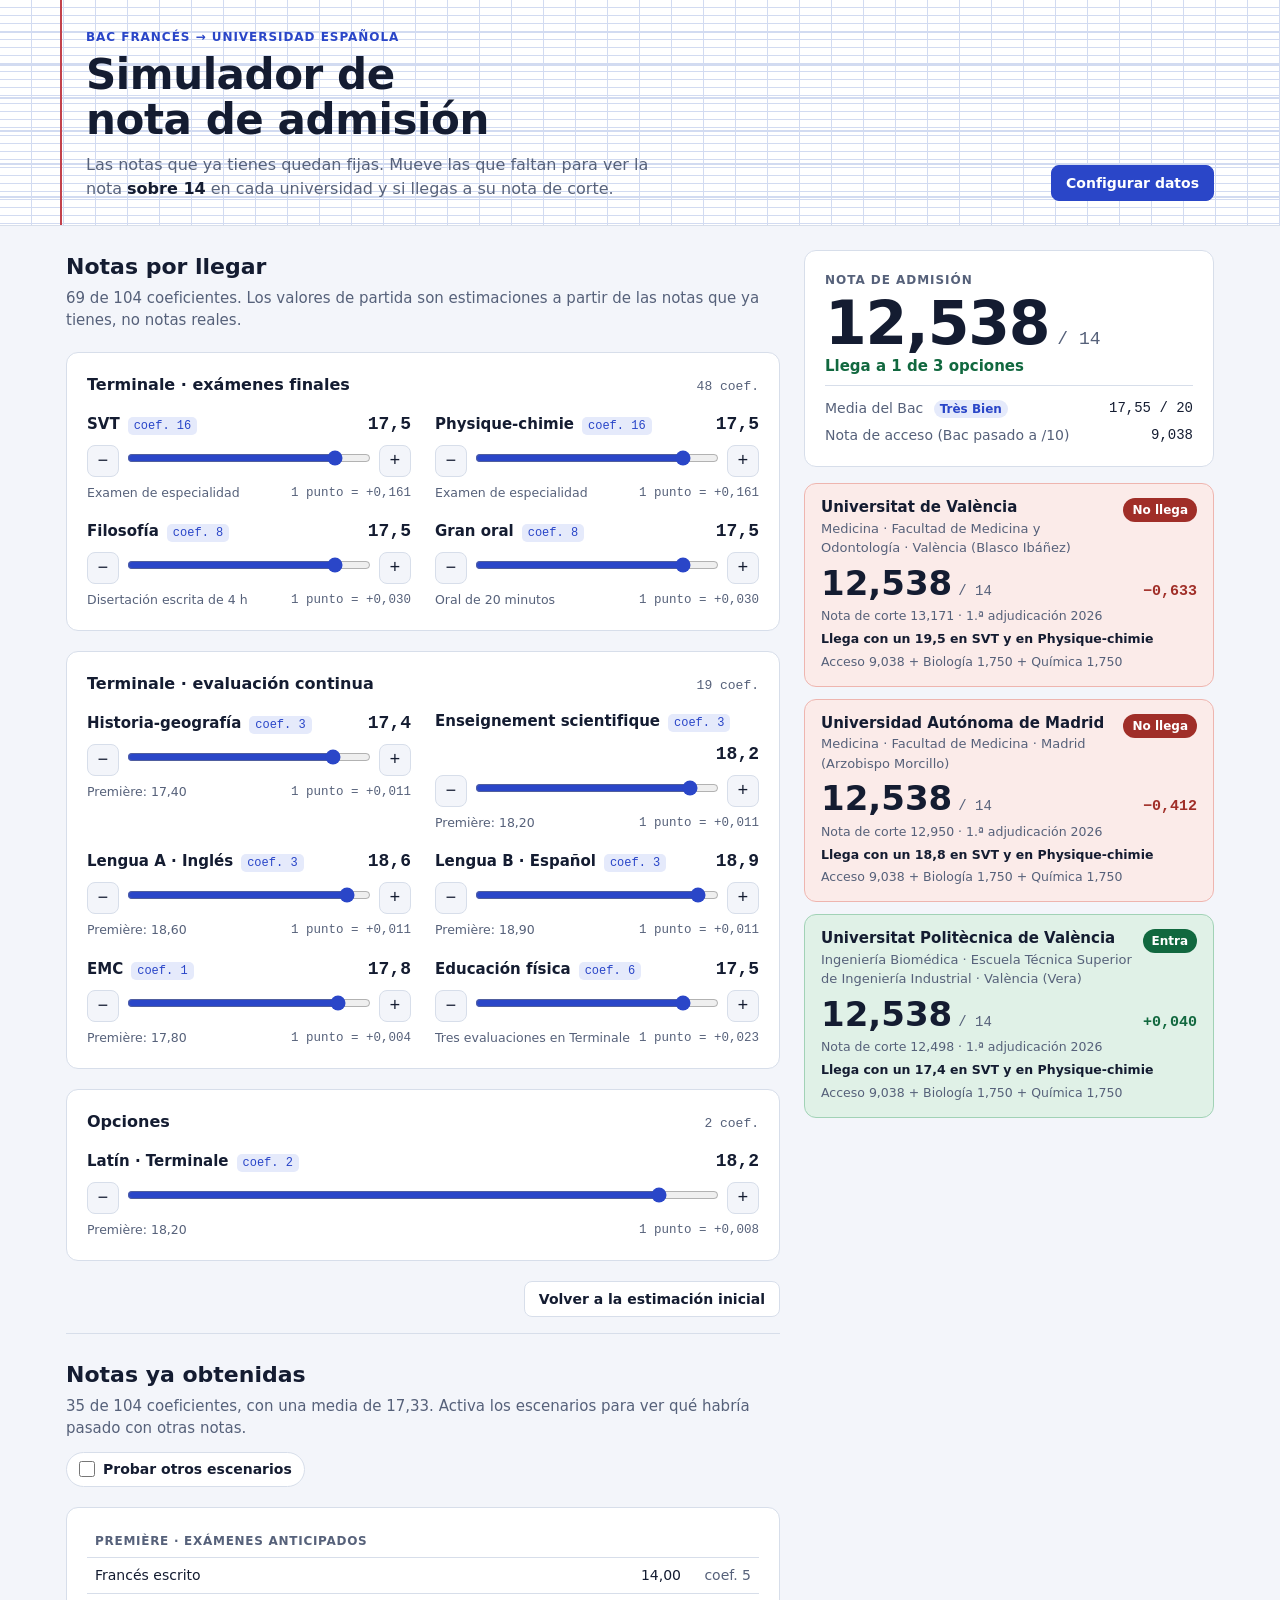
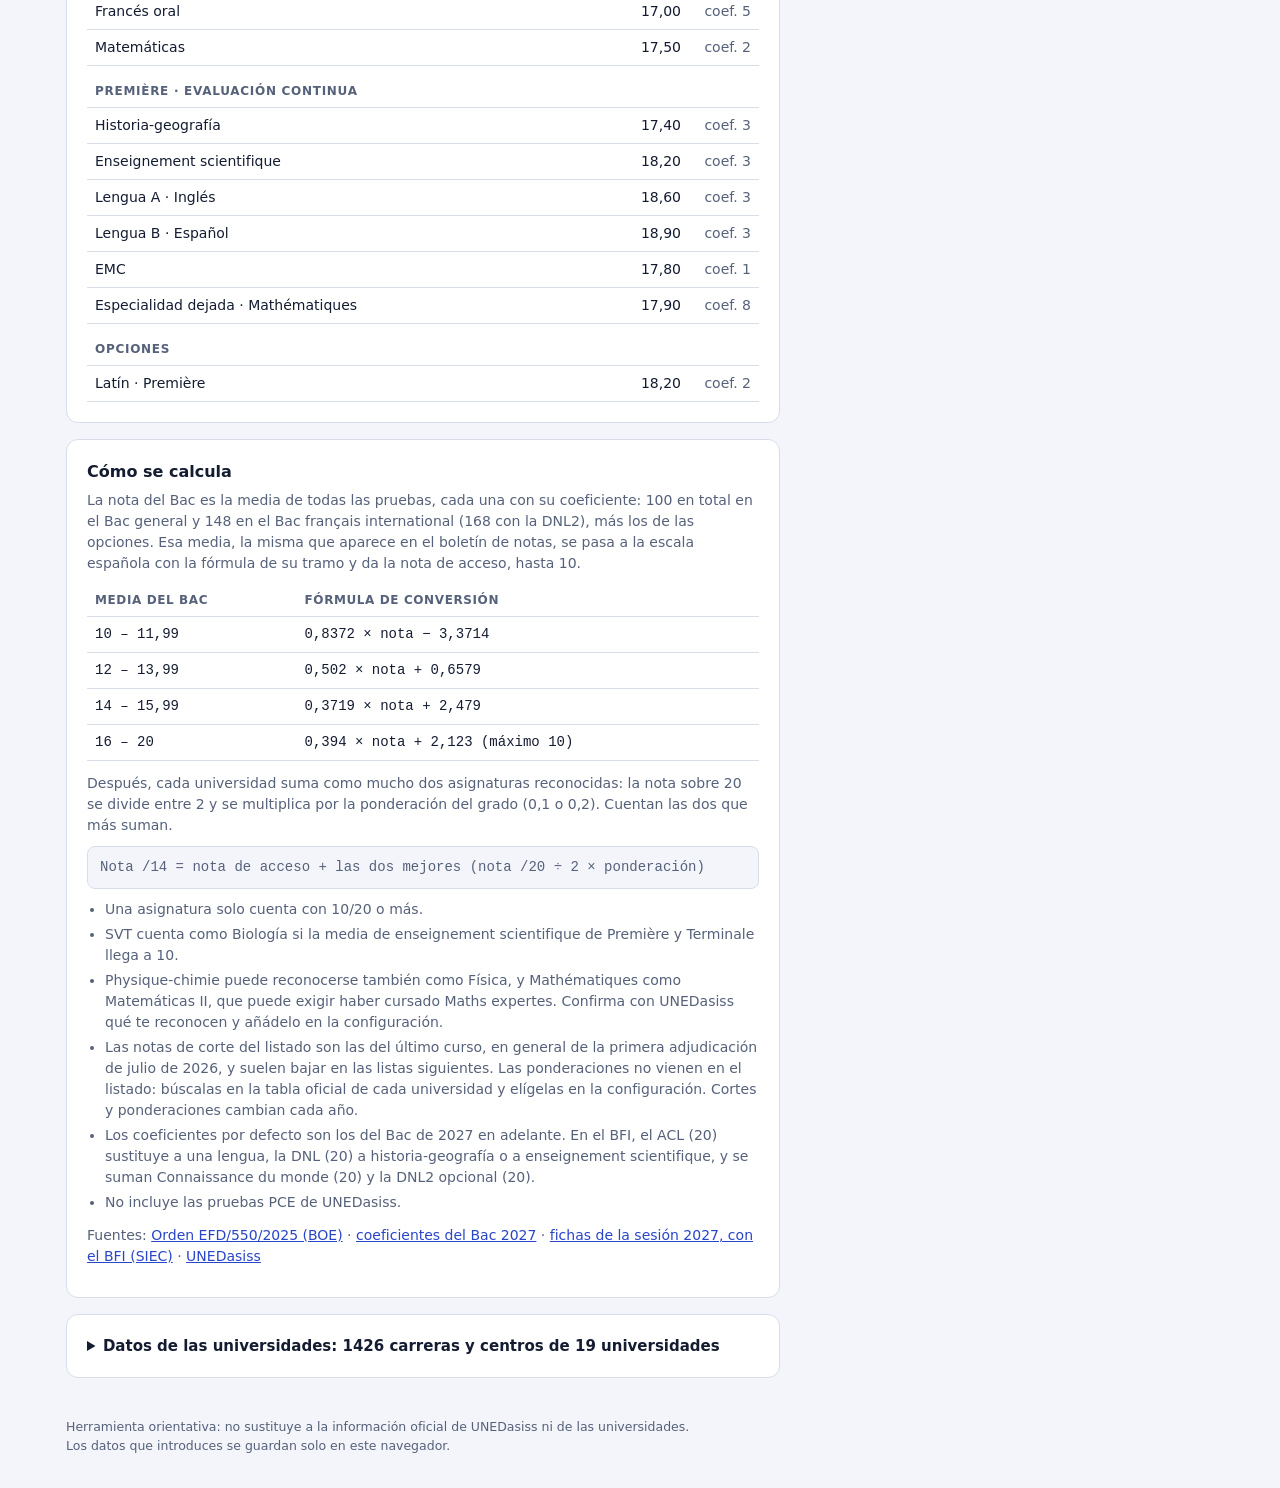
==== commit 276503ea: "Nueva version con Bac internacional" ====
--- a/index.html
+++ b/index.html
@@ -230,6 +230,10 @@
 .fstatus{margin:0;font-size:13.5px;color:var(--ok);font-weight:600;min-height:1.2em}
 .fstatus.err{color:var(--no)}
 .fgrid .field.wide{grid-column:1/-1}
+.field.check{flex-direction:row;align-items:center;gap:8px;align-self:end;min-height:40px}
+.field.check input{width:18px;height:18px;accent-color:var(--accent);margin:0}
+.field.check span{font-size:14px;font-weight:500;color:var(--ink)}
+.fnote.field-label{margin:16px 0 6px;font-size:13px;font-weight:600}
 .seg{display:inline-flex;flex-wrap:wrap;gap:4px;padding:3px;border:1px solid var(--line);border-radius:10px;background:var(--card);align-self:flex-start}
 .seg label{position:relative;cursor:pointer}
 .seg input{position:absolute;opacity:0;width:1px;height:1px}
@@ -249,7 +253,7 @@
 <header class="head">
   <div class="wrap head-in">
     <div class="head-text">
-      <p class="eyebrow">Bac francés → universidad española</p>
+      <p class="eyebrow" id="eyebrow">Bac francés → universidad española</p>
       <h1 id="h1">Simulador de nota de admisión</h1>
       <p class="lead">Las notas que ya tienes quedan fijas. Mueve las que faltan para ver la nota <strong>sobre 14</strong> en cada universidad y si llegas a su nota de corte.</p>
     </div>
@@ -304,7 +308,7 @@
 
     <section class="panel method">
       <h3>Cómo se calcula</h3>
-      <p>La nota del Bac es la media de todas las pruebas, cada una con su coeficiente: 100 en total, más los de las opciones. Esa media se pasa a la escala española con la fórmula de su tramo y da la nota de acceso, hasta 10.</p>
+      <p>La nota del Bac es la media de todas las pruebas, cada una con su coeficiente: 100 en total en el Bac general y 148 en el Bac français international (168 con la DNL2), más los de las opciones. Esa media, la misma que aparece en el boletín de notas, se pasa a la escala española con la fórmula de su tramo y da la nota de acceso, hasta 10.</p>
       <div class="tbl-wrap" style="margin-bottom:12px">
         <table>
           <thead><tr><th>Media del Bac</th><th>Fórmula de conversión</th></tr></thead>
@@ -323,9 +327,10 @@
         <li>SVT cuenta como Biología si la media de enseignement scientifique de Première y Terminale llega a 10.</li>
         <li>Physique-chimie puede reconocerse también como Física, y Mathématiques como Matemáticas II, que puede exigir haber cursado Maths expertes. Confirma con UNEDasiss qué te reconocen y añádelo en la configuración.</li>
         <li>Las notas de corte del listado son las del último curso, en general de la primera adjudicación de julio de 2026, y suelen bajar en las listas siguientes. Las ponderaciones no vienen en el listado: búscalas en la tabla oficial de cada universidad y elígelas en la configuración. Cortes y ponderaciones cambian cada año.</li>
-        <li>Los coeficientes por defecto son los del Bac general de 2027 en adelante. No incluye las pruebas PCE de UNEDasiss.</li>
+        <li>Los coeficientes por defecto son los del Bac de 2027 en adelante. En el BFI, el ACL (20) sustituye a una lengua, la DNL (20) a historia-geografía o a enseignement scientifique, y se suman Connaissance du monde (20) y la DNL2 opcional (20).</li>
+        <li>No incluye las pruebas PCE de UNEDasiss.</li>
       </ul>
-      <p>Fuentes: <a href="https://boe.es/buscar/pdf/2025/BOE-A-2025-10777-consolidado.pdf" target="_blank" rel="noopener">Orden EFD/550/2025 (BOE)</a> · <a href="https://www.letudiant.fr/bac/coefficients-bac-par-matiere-et-serie.html" target="_blank" rel="noopener">coeficientes del Bac 2027</a> · <a href="https://unedasiss.uned.es/" target="_blank" rel="noopener">UNEDasiss</a></p>
+      <p>Fuentes: <a href="https://boe.es/buscar/pdf/2025/BOE-A-2025-10777-consolidado.pdf" target="_blank" rel="noopener">Orden EFD/550/2025 (BOE)</a> · <a href="https://www.letudiant.fr/bac/coefficients-bac-par-matiere-et-serie.html" target="_blank" rel="noopener">coeficientes del Bac 2027</a> · <a href="https://siec.education.fr/candidats/docutheque/download/fiches-de-synthese-reglementaire-session-2027/Fiches%20de%20synth%C3%A8se%20BCG-BTN-Session%202027%20(web)-pdf" target="_blank" rel="noopener">fichas de la sesión 2027, con el BFI (SIEC)</a> · <a href="https://unedasiss.uned.es/" target="_blank" rel="noopener">UNEDasiss</a></p>
     </section>
     <details class="panel sources" id="db-sources"></details>
   </div>
@@ -400,11 +405,9 @@
     });
     var bac = tot > 0 ? r2(pts / tot) : 0;
     var acc = r3(conv(bac));
-    var a = vals.es1, b = vals.es2, esAvg;
-    if (isNum(a) && isNum(b)) esAvg = (a + b) / 2;
-    else if (isNum(a)) esAvg = a;
-    else if (isNum(b)) esAvg = b;
-    else esAvg = 20;
+    /* Media de enseignement scientifique (o de la DNL que la sustituye en el BFI), para la regla de SVT */
+    var esVals = (model.esIds || ['es1', 'es2']).map(function(id){ return vals[id]; }).filter(isNum);
+    var esAvg = esVals.length ? esVals.reduce(function(x, y){ return x + y; }, 0) / esVals.length : 20;
     var unis = model.unis.map(function(u){
       var parts = model.subjects.map(function(s){
         var w = isNum(u.w[s.id]) ? u.w[s.id] : 0;
@@ -501,7 +504,14 @@
     {id:'la2', ph:'t2c', coef:3, lab:'lva', from:'la1'},
     {id:'lb2', ph:'t2c', coef:3, lab:'lvb', from:'lb1'},
     {id:'em2', ph:'t2c', coef:1, lab:'EMC', from:'em1'},
-    {id:'eps', ph:'t2c', coef:6, lab:'Educación física', hint:'Tres evaluaciones en Terminale'}
+    {id:'eps', ph:'t2c', coef:6, lab:'Educación física', hint:'Tres evaluaciones en Terminale'},
+    /* Baccalauréat français international (BFI): evaluaciones específicas de Terminale */
+    {id:'cdm', ph:'t2b', coef:20, lab:'Connaissance du monde', bfi:true, hint:'Oral en la lengua de la sección'},
+    {id:'acle', ph:'t2b', coef:10, lab:'ACL escrito', bfi:true, hint:'Approfondissement culturel et linguistique'},
+    {id:'aclo', ph:'t2b', coef:10, lab:'ACL oral', bfi:true, hint:'Approfondissement culturel et linguistique'},
+    {id:'dnle', ph:'t2b', coef:10, lab:'DNL escrito', bfi:true, hint:'Disciplina no lingüística, en la lengua de la sección'},
+    {id:'dnlo', ph:'t2b', coef:10, lab:'DNL oral', bfi:true, hint:'Disciplina no lingüística, en la lengua de la sección'},
+    {id:'dnl2', ph:'t2b', coef:20, lab:'DNL2', bfi:true, hint:'Evaluación opcional'}
   ];
   var BASE_BY = {};
   BASE.forEach(function(b){ BASE_BY[b.id] = b; });
@@ -510,9 +520,23 @@
     {k:'p1c', t:'Première · evaluación continua'},
     {k:'t2x', t:'Terminale · exámenes finales'},
     {k:'t2c', t:'Terminale · evaluación continua'},
+    {k:'t2b', t:'Terminale · evaluaciones específicas del BFI'},
     {k:'opt', t:'Opciones'}
   ];
   var WEIGHTS = [0, 0.1, 0.2];
+
+  /* Pruebas que cuentan según el tipo de Bac. En el BFI, el ACL sustituye a una de las lenguas (LVA o LVB),
+     la DNL1 sustituye a historia-geografía o a enseignement scientifique, y la DNL2 es opcional. */
+  function isBfi(cfg){ return cfg.bac === 'bfi'; }
+  function activeBase(cfg){
+    if (!isBfi(cfg)) return BASE.filter(function(b){ return !b.bfi; });
+    var drop = {};
+    if (cfg.bfiAcl === 'lb'){ drop.lb1 = drop.lb2 = true; } else { drop.la1 = drop.la2 = true; }
+    if (cfg.bfiDnl === 'es'){ drop.es1 = drop.es2 = true; } else { drop.hg1 = drop.hg2 = true; }
+    if (!cfg.bfiDnl2) drop.dnl2 = true;
+    return BASE.filter(function(b){ return !drop[b.id]; });
+  }
+  function baseTotal(cfg){ return activeBase(cfg).reduce(function(a, b){ return a + (isNum(cfg.coefs[b.id]) ? cfg.coefs[b.id] : b.coef); }, 0); }
 
   /* Utilidades */
   var $ = function(id){ return document.getElementById(id); };
@@ -587,6 +611,13 @@
       case 'spd': return 'Especialidad dejada · ' + specShort(cfg.spd);
       case 'sp1': return specShort(cfg.sp1);
       case 'sp2': return specShort(cfg.sp2);
+      case 'cdm': return 'Connaissance du monde' + (cfg.lva ? ' · ' + cfg.lva : '');
+      case 'acle': case 'aclo':
+        var la = cfg.bfiAcl === 'lb' ? cfg.lvb : cfg.lva;
+        return 'ACL ' + (b.id === 'acle' ? 'escrito' : 'oral') + (la ? ' · ' + la : '');
+      case 'dnle': case 'dnlo':
+        return 'DNL ' + (cfg.bfiDnl === 'es' ? 'Enseignement scientifique' : 'Historia-geografía') + ' · ' + (b.id === 'dnle' ? 'escrito' : 'oral');
+      case 'dnl2': return 'DNL2 (opcional)';
       default: return b.lab;
     }
   }
@@ -619,7 +650,7 @@
   /* Configuraciones de partida */
   function exampleConfig(){
     return {
-      example:true, student:'', lva:'Inglés', lvb:'Español', sp1:'svt', sp2:'pc', spd:'maths',
+      example:true, student:'', bac:'gen', bfiAcl:'la', bfiDnl:'hg', bfiDnl2:false, lva:'Inglés', lvb:'Español', sp1:'svt', sp2:'pc', spd:'maths',
       grades:{fre:14, fro:17, mta:17.5, hg1:17.4, es1:18.2, la1:18.6, lb1:18.9, em1:17.8, spd:17.9},
       coefs:{},
       options:[{id:'lat', name:'Latín', coefP:2, gradeP:18.2, coefT:2, gradeT:null}],
@@ -632,7 +663,7 @@
     };
   }
   function blankConfig(){
-    var c = {example:false, student:'', lva:'', lvb:'', sp1:'svt', sp2:'pc', spd:'maths', grades:{}, coefs:{}, options:[], subjects:[], unis:[]};
+    var c = {example:false, student:'', bac:'gen', bfiAcl:'la', bfiDnl:'hg', bfiDnl2:false, lva:'', lvb:'', sp1:'svt', sp2:'pc', spd:'maths', grades:{}, coefs:{}, options:[], subjects:[], unis:[]};
     c.subjects = suggestions(c);
     for (var i = 0; i < 3; i++) c.unis.push(blankUni());
     return c;
@@ -646,6 +677,7 @@
     var c = {
       example: !!raw.example,
       student: str(raw.student, 60), lva: str(raw.lva, 30), lvb: str(raw.lvb, 30),
+      bac: raw.bac === 'bfi' ? 'bfi' : 'gen', bfiAcl: raw.bfiAcl === 'lb' ? 'lb' : 'la', bfiDnl: raw.bfiDnl === 'es' ? 'es' : 'hg', bfiDnl2: !!raw.bfiDnl2,
       sp1: specOk(raw.sp1, d.sp1), sp2: specOk(raw.sp2, d.sp2), spd: specOk(raw.spd, d.spd),
       grades:{}, coefs:{}, options:[], subjects:[], unis:[]
     };
@@ -719,7 +751,7 @@
   function uniWeight(u, s){ return isNum(u.w[s.id]) ? u.w[s.id] : 0.2; }
   function buildModel(cfg){
     var items = [];
-    BASE.forEach(function(b){
+    activeBase(cfg).forEach(function(b){
       var coef = isNum(cfg.coefs[b.id]) ? cfg.coefs[b.id] : b.coef;
       if (coef <= 0) return;
       items.push({id:b.id, ph:b.ph, from:b.from || null, hint:b.hint || '', coef:coef, label:labelOf(b, cfg), grade: isNum(cfg.grades[b.id]) ? cfg.grades[b.id] : null});
@@ -742,7 +774,8 @@
       subjects.forEach(function(s){ w[s.id] = uniWeight(u, s); });
       unis.push({idx:i, list: u.mode === 'list', name:u.name || ('Universidad ' + (i + 1)), degree:u.degree, detail:u.mode === 'list' ? u.detail : '', cut:u.cut, cutRef: u.mode === 'list' ? u.cutRef : null, cutLbl: cutLabelOf(u), w:w});
     });
-    return {items:items, byId:byId, subjects:subjects, unis:unis};
+    var esIds = (isBfi(cfg) && cfg.bfiDnl === 'es') ? ['dnle', 'dnlo'] : ['es1', 'es2'];
+    return {items:items, byId:byId, subjects:subjects, unis:unis, esIds:esIds, bfi:isBfi(cfg)};
   }
   function avgKnown(model){
     var p = 0, t = 0;
@@ -898,6 +931,7 @@
     refs = {};
     var cfg = state.config;
     $('h1').textContent = cfg.student ? 'Nota de admisión de ' + cfg.student : 'Simulador de nota de admisión';
+    $('eyebrow').textContent = isBfi(cfg) ? 'Bac français international (BFI) → universidad española' : 'Bac francés → universidad española';
     buildPending();
     buildKnown();
     buildUnis();
@@ -1137,12 +1171,27 @@
   function renderForm(){
     var d = draft;
     var h = '';
+    var bfi = isBfi(d);
+    var bacSeg = '<div class="seg" role="radiogroup" aria-label="Tipo de Bac">' +
+      '<label><input type="radio" name="bac-type" id="f-bac-gen" value="gen" data-k="bac"' + (bfi ? '' : ' checked') + '><span>Bac general</span></label>' +
+      '<label><input type="radio" name="bac-type" id="f-bac-bfi" value="bfi" data-k="bac"' + (bfi ? ' checked' : '') + '><span>Bac français international (BFI)</span></label></div>';
+    var bfiBox = '';
+    if (bfi){
+      var opt = function(v, cur, txt){ return '<option value="' + v + '"' + (v === cur ? ' selected' : '') + '>' + esc(txt) + '</option>'; };
+      bfiBox = '<p class="fnote">En el BFI, el ACL sustituye a una de las lenguas y la DNL a historia-geografía o a enseignement scientifique en la evaluación continua. Se suman Connaissance du monde y, si se hace, la DNL2. Lo indica el boletín de notas.</p>' +
+        '<div class="fgrid">' +
+          field('El ACL sustituye a', '<select class="in" id="f-bfi-acl" data-k="bfi:bfiAcl">' + opt('la', d.bfiAcl, 'Lengua A' + (d.lva ? ' · ' + d.lva : '')) + opt('lb', d.bfiAcl, 'Lengua B' + (d.lvb ? ' · ' + d.lvb : '')) + '</select>') +
+          field('La DNL sustituye a', '<select class="in" id="f-bfi-dnl" data-k="bfi:bfiDnl">' + opt('hg', d.bfiDnl, 'Historia-geografía') + opt('es', d.bfiDnl, 'Enseignement scientifique') + '</select>') +
+          '<label class="field check"><input type="checkbox" id="f-bfi-dnl2" data-k="bfi:bfiDnl2"' + (d.bfiDnl2 ? ' checked' : '') + '><span>Hace la DNL2 opcional (coef. 20)</span></label>' +
+        '</div>';
+    }
     h += fsec('fs-alumno', 'Alumno',
       '<div class="fgrid">' +
         field('Nombre (opcional)', textIn('f-student', 'student', d.student, 'Ej.: Lucía')) +
         field('Lengua A (LVA)', textIn('f-lva', 'lva', d.lva, 'Ej.: Inglés')) +
         field('Lengua B (LVB)', textIn('f-lvb', 'lvb', d.lvb, 'Ej.: Español')) +
-      '</div>');
+      '</div>' +
+      '<p class="fnote field-label">Tipo de Bac</p>' + bacSeg + bfiBox);
     h += fsec('fs-esp', 'Especialidades',
       '<p class="fnote">Las dos que se cursan en Terminale y la que se dejó al terminar Première.</p>' +
       '<div class="fgrid">' +
@@ -1151,15 +1200,18 @@
         field('Especialidad dejada en Première', specSel('spd', d.spd)) +
       '</div>');
     h += fsec('fs-notas', 'Notas',
-      '<p class="fnote">Escribe las notas sobre 20 que ya tengas, con coma o punto decimal. <strong>Deja en blanco las que falten:</strong> aparecerán como sliders. Los coeficientes son los del Bac general de 2027 en adelante; cámbialos solo si cambia la normativa.</p>' +
-      PHASES.slice(0, 4).map(function(ph){
-        var rows = BASE.filter(function(b){ return b.ph === ph.k; }).map(function(b){
+      '<p class="fnote">Escribe las notas sobre 20 que ya tengas, con coma o punto decimal. <strong>Deja en blanco las que falten:</strong> aparecerán como sliders. ' +
+        (bfi ? 'Los coeficientes son los del BFI de 2027 en adelante: suman ' + fmtCoef(baseTotal(d)) + ' sin contar las opciones.' : 'Los coeficientes son los del Bac general de 2027 en adelante: suman ' + fmtCoef(baseTotal(d)) + ' sin contar las opciones.') +
+        ' Cámbialos solo si cambia la normativa.</p>' +
+      PHASES.filter(function(ph){ return ph.k !== 'opt'; }).map(function(ph){
+        var rows = activeBase(d).filter(function(b){ return b.ph === ph.k; }).map(function(b){
           var lab = labelOf(b, d);
           var coef = isNum(d.coefs[b.id]) ? d.coefs[b.id] : b.coef;
           return '<tr><th scope="row" data-lab="' + b.id + '">' + esc(lab) + '</th>' +
             '<td class="c-coef">' + numIn('f-coef-' + b.id, 'coef:' + b.id, coef, String(b.coef), 'Coeficiente de ' + lab) + '</td>' +
             '<td class="c-grade">' + numIn('f-grade-' + b.id, 'grade:' + b.id, d.grades[b.id], 'pendiente', 'Nota de ' + lab) + '</td></tr>';
         }).join('');
+        if (!rows) return '';
         return '<div class="tbl-wrap"><table class="gtable"><caption>' + esc(ph.t) + '</caption><thead><tr><th scope="col">Prueba</th><th scope="col" class="c-coef">Coef.</th><th scope="col" class="c-grade">Nota /20</th></tr></thead><tbody>' + rows + '</tbody></table></div>';
       }).join(''));
     var opts = d.options.length ? d.options.map(function(o){
@@ -1263,6 +1315,18 @@
         draft[p[0]] = t.value.slice(0, 30);
         body.querySelectorAll('[data-lab]').forEach(function(th){ th.textContent = labelOf(BASE_BY[th.getAttribute('data-lab')], draft); });
         break;
+      case 'bac':
+        if (e.type !== 'change' || !t.checked) return;
+        draft.bac = t.value === 'bfi' ? 'bfi' : 'gen';
+        rerender();
+        break;
+      case 'bfi':
+        if (e.type !== 'change') return;
+        if (p[1] === 'bfiDnl2') draft.bfiDnl2 = t.checked;
+        else if (p[1] === 'bfiAcl') draft.bfiAcl = t.value === 'lb' ? 'lb' : 'la';
+        else if (p[1] === 'bfiDnl') draft.bfiDnl = t.value === 'es' ? 'es' : 'hg';
+        rerender();
+        break;
       case 'spec':
         if (e.type !== 'change') return;
         draft[p[1]] = t.value;
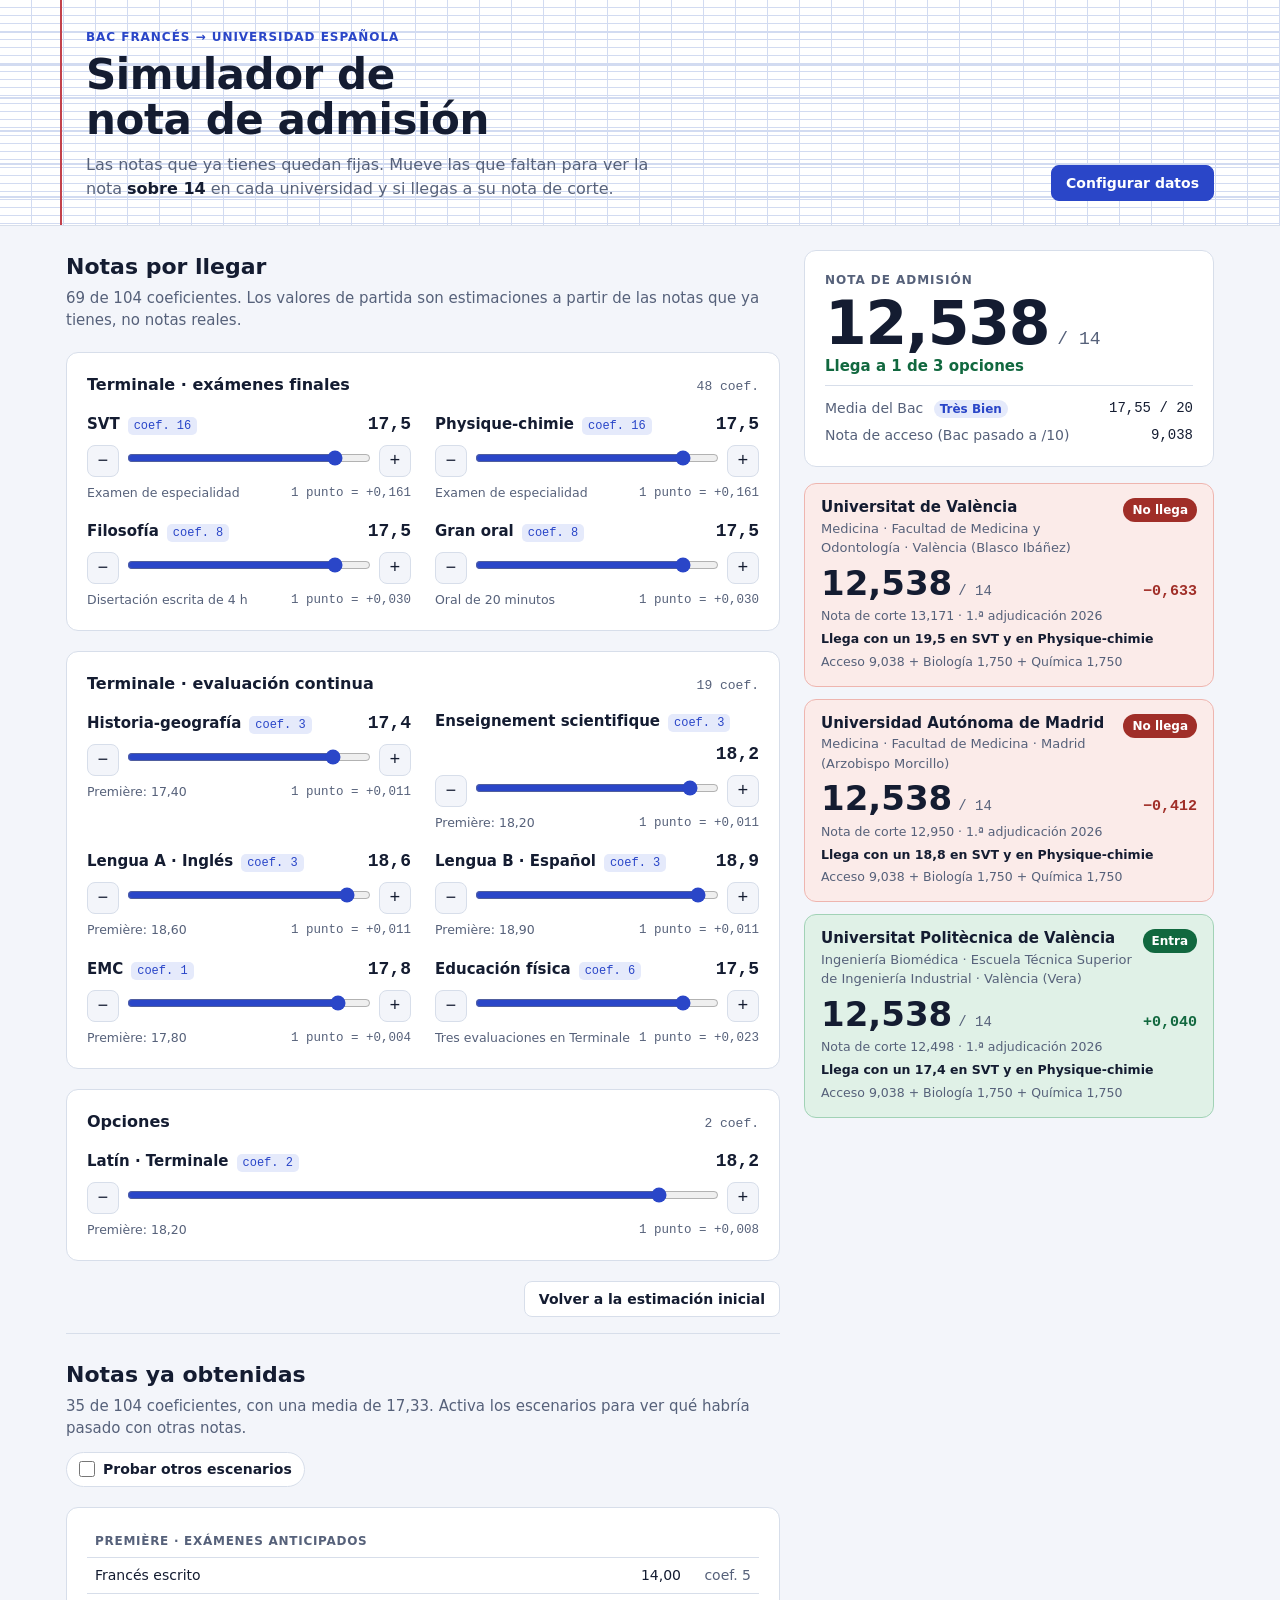
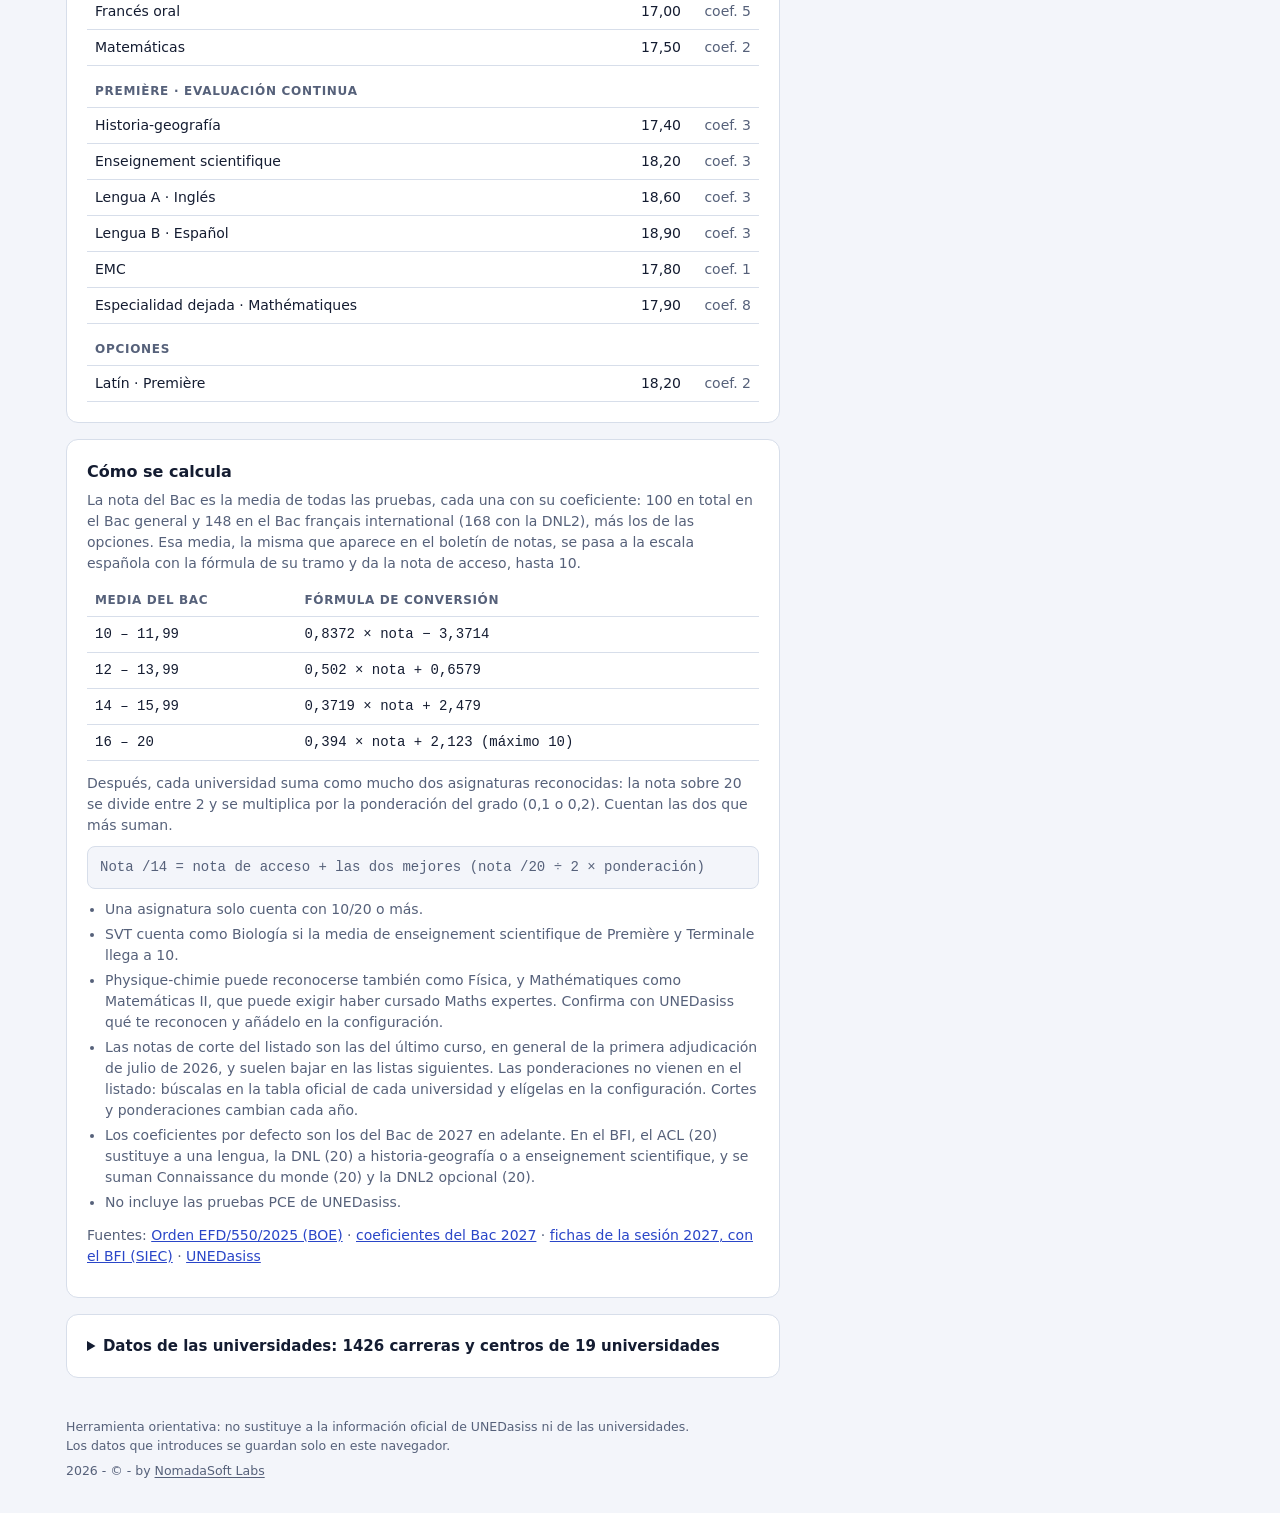
==== commit e30ba3d3: "Pie de página y contador" ====
--- a/index.html
+++ b/index.html
@@ -181,6 +181,8 @@
 .method ul{margin:0 0 12px;padding-left:18px;display:flex;flex-direction:column;gap:4px}
 .formula{font-family:var(--f-mono);font-size:13.5px;background:var(--paper);border:1px solid var(--line);border-radius:8px;padding:10px 12px;color:var(--ink);margin:0 0 12px;overflow-x:auto;white-space:nowrap}
 .method a,.site-foot a{color:var(--accent)}
+.site-foot .credit{margin-top:6px}
+.site-foot .credit a{color:inherit;text-decoration:underline;text-underline-offset:2px}
 .site-foot{padding-block:0 32px;color:var(--muted);font-size:12.5px}
 .site-foot p{margin:0;max-width:80ch}
 
@@ -338,6 +340,7 @@
 
 <footer class="wrap site-foot">
   <p>Herramienta orientativa: no sustituye a la información oficial de UNEDasiss ni de las universidades. Los datos que introduces se guardan solo en este navegador.</p>
+  <p class="credit">2026 - &copy; - by <a href="mailto:nomada@gavama.es">NomadaSoft Labs</a></p>
 </footer>
 
 <dialog class="sheet" id="cfg" aria-labelledby="cfg-title">
@@ -1574,5 +1577,6 @@
 })();
 </script>
 
+<script data-goatcounter="https://jebesen.goatcounter.com/count" async src="https://gc.zgo.at/count.js"></script>
 </body>
 </html>
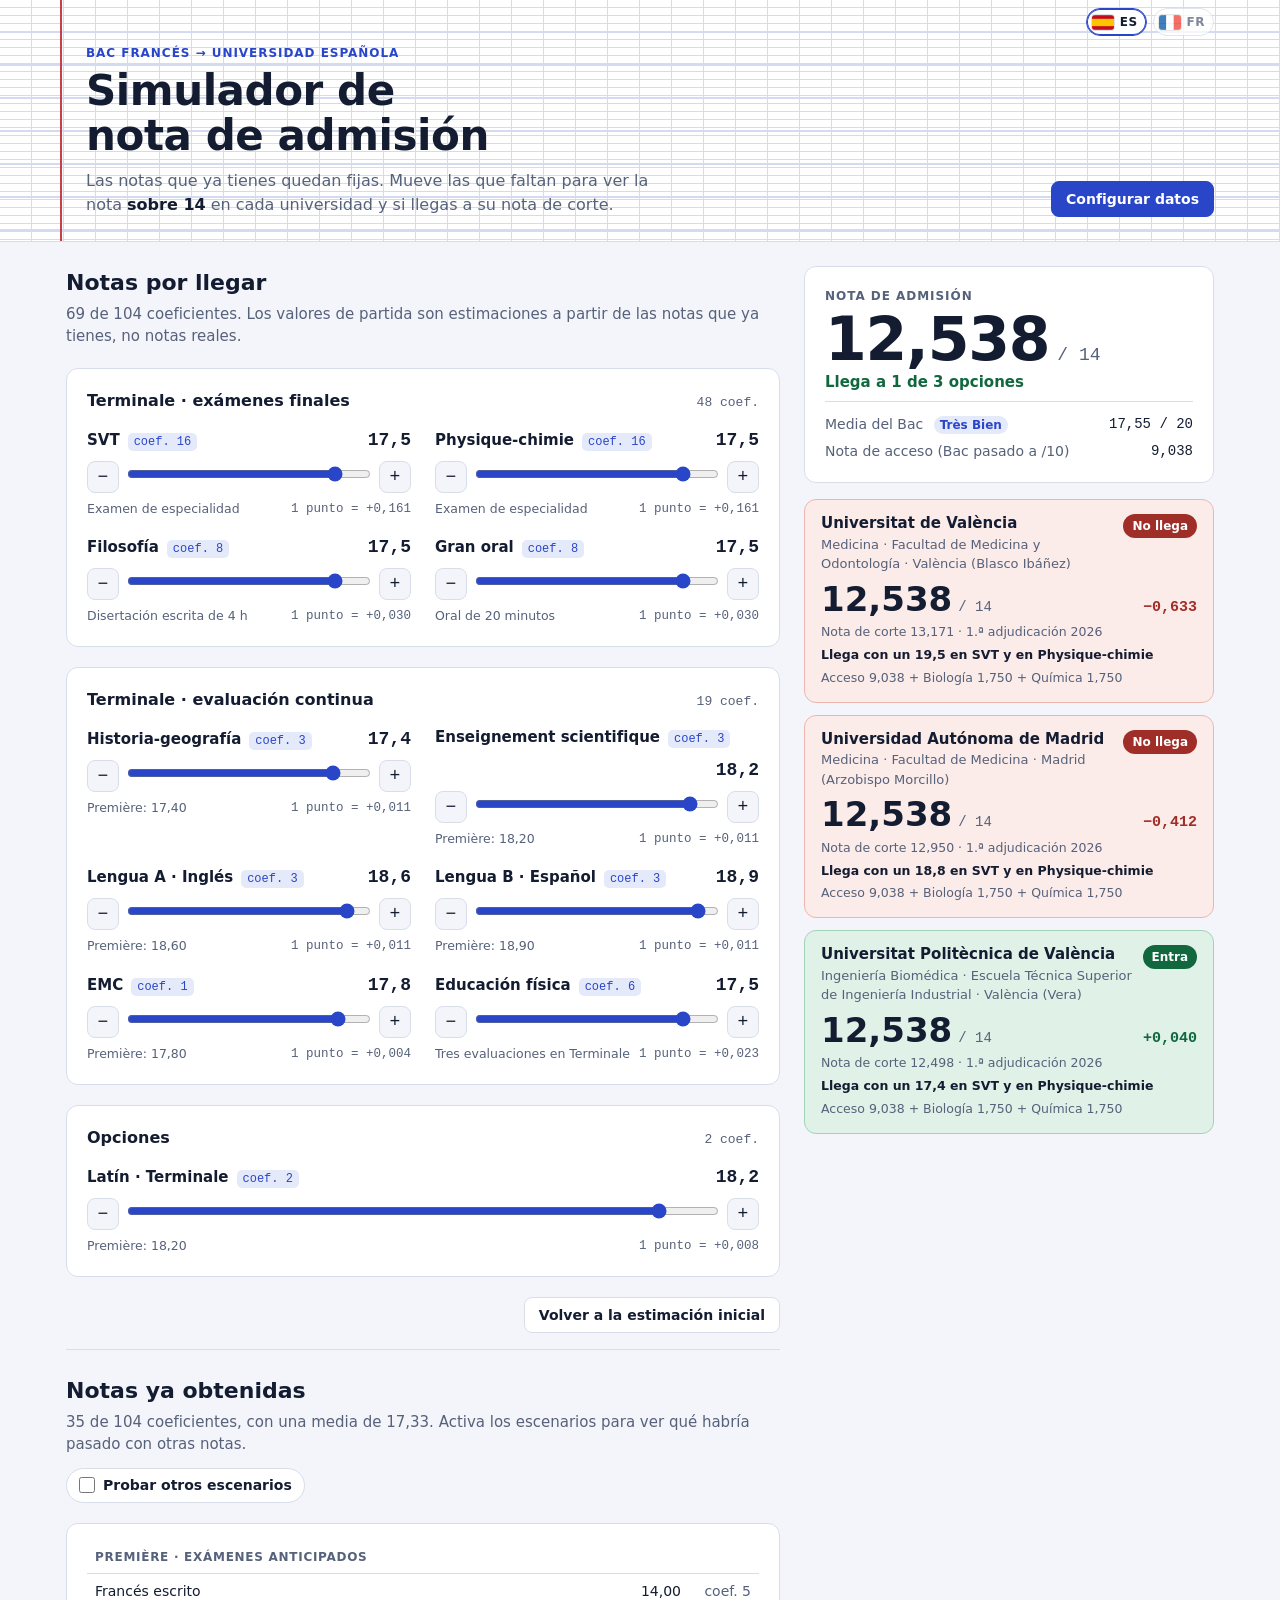
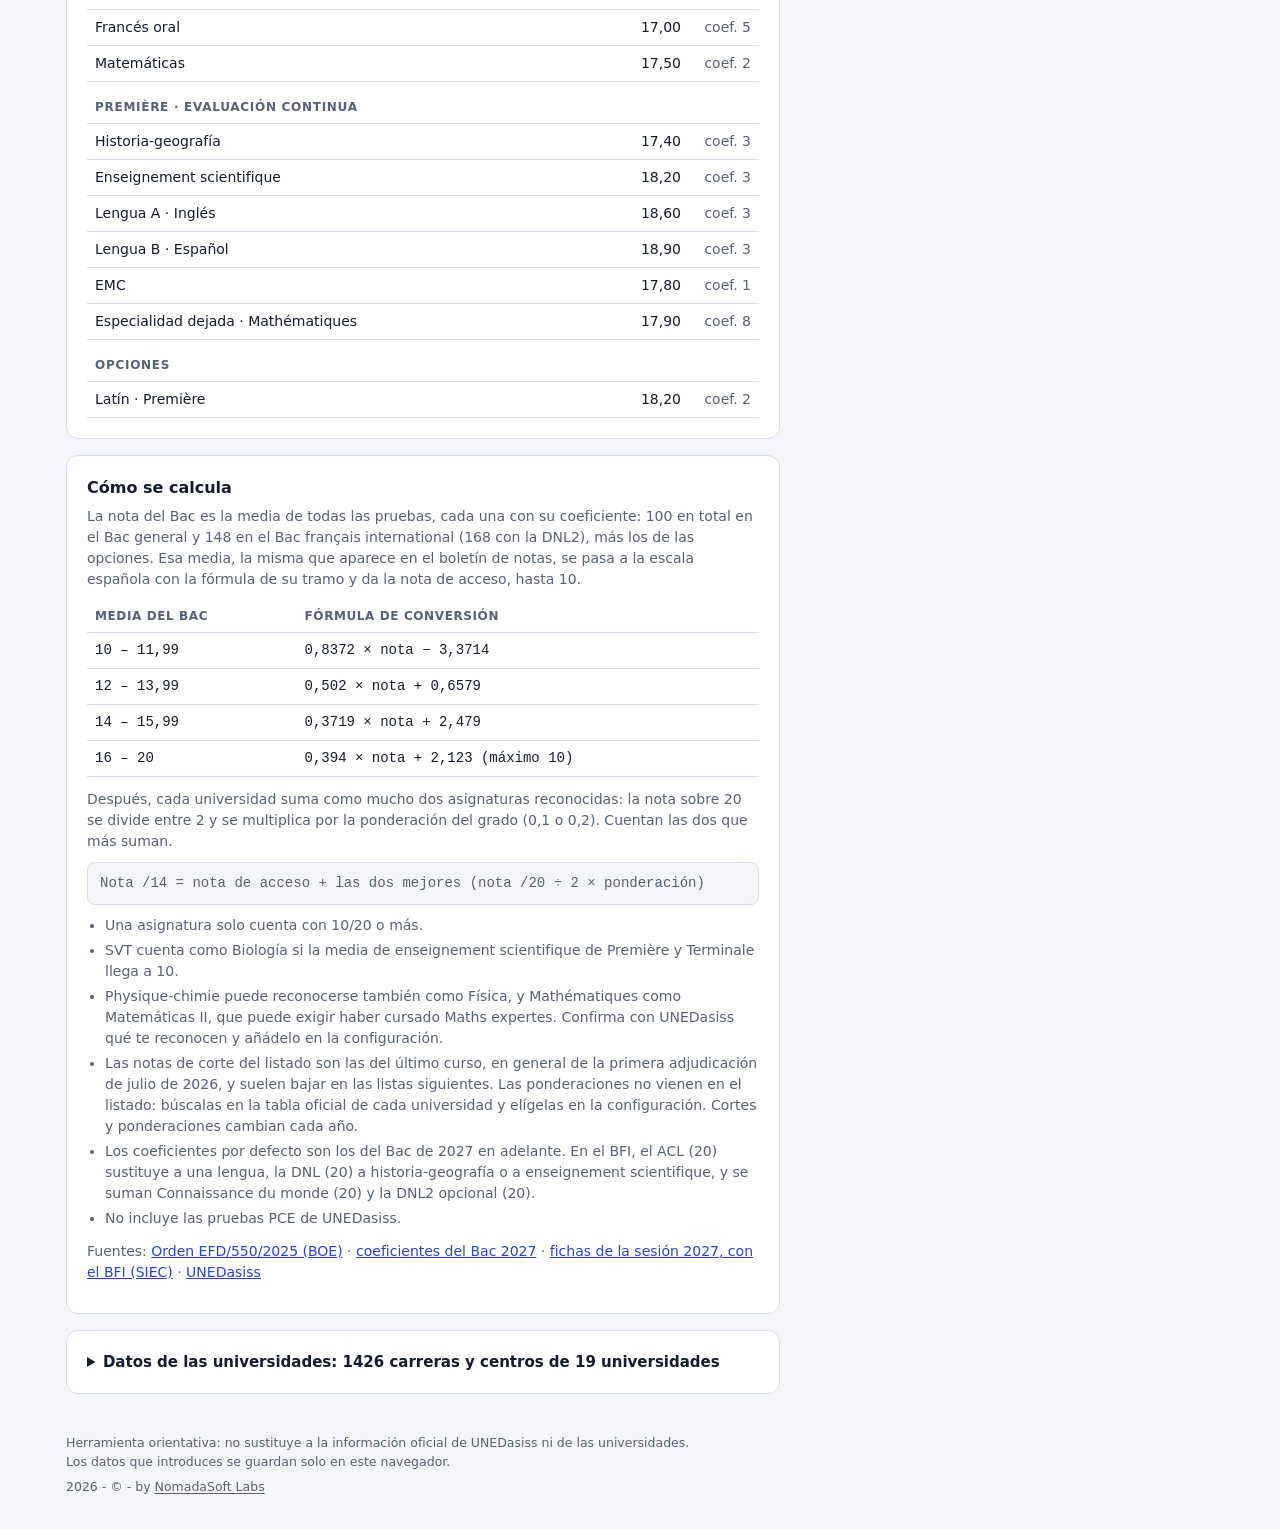
==== commit 5ef8f885: "Version bilingue y selector mejorado" ====
--- a/index.html
+++ b/index.html
@@ -2,265 +2,25 @@
 <html lang="es">
 <head>
 <meta charset="utf-8">
-<meta name="viewport" content="width=device-width, initial-scale=1, viewport-fit=cover">
+<meta name="viewport" content="width=device-width, initial-scale=1, viewport-fit=cover, interactive-widget=resizes-content">
 <title>Simulador Bac España</title>
 <meta name="description" content="Calcula la nota de admisión a la universidad española (sobre 14) con el Bac francés y compárala con las notas de corte.">
-<style>
-/* Layout: cabecera en papel Seyès con margen rojo y botón de configuración; dos columnas (notas a la izquierda, resultados fijos a la derecha); la configuración se abre en un panel lateral; en móvil, una columna con barra de nota fija */
-:root{
-  color-scheme:light;
-  padding-top:env(safe-area-inset-top,0px);
-  padding-bottom:env(safe-area-inset-bottom,0px);
-  --paper:#f3f5fa; --card:#ffffff; --field:#f7f9fd; --ink:#141c31; --muted:#56617a; --line:#d7deea;
-  --accent:#2a46c8; --accent-ink:#ffffff; --accent-soft:#e5eafb; --seyes:#d2dbf1; --margin:#c2414b;
-  --ok:#11683f; --ok-bg:#e0f1e7; --ok-line:#a1d2b6;
-  --no:#a02e28; --no-bg:#fbebe9; --no-line:#eeb5af;
-  --note-bg:#fdf3dc; --note-ink:#6f4b00; --note-line:#ecd193;
-  --veil:rgba(12,18,36,.48);
-  --shadow:0 1px 2px rgba(20,28,49,.06),0 10px 30px rgba(20,28,49,.14);
-  --f-display:"Avenir Next","Segoe UI Variable Display","Segoe UI",ui-sans-serif,system-ui,-apple-system,sans-serif;
-  --f-body:system-ui,-apple-system,"Segoe UI",Roboto,"Helvetica Neue",Arial,sans-serif;
-  --f-mono:ui-monospace,"SF Mono","Cascadia Mono","Roboto Mono",Menlo,Consolas,monospace;
-}
-@media (prefers-color-scheme: dark){
-  :root:not([data-theme="light"]){
-    --paper:#0d121c; --card:#151c2a; --field:#101725; --ink:#e6ebf5; --muted:#9ba6bd; --line:#28334c;
-    --accent:#93a8ff; --accent-ink:#0d121c; --accent-soft:#1c2544; --seyes:#1e2946; --margin:#e57b81;
-    --ok:#74d6a0; --ok-bg:#0f2f1f; --ok-line:#276645;
-    --no:#ff9a90; --no-bg:#351714; --no-line:#74302a;
-    --note-bg:#33270c; --note-ink:#f3cf7a; --note-line:#6b531b;
-    --veil:rgba(0,0,0,.6);
-    --shadow:0 10px 34px rgba(0,0,0,.5);
-    color-scheme:dark;
-  }
-}
-:root[data-theme="dark"]{
-  --paper:#0d121c; --card:#151c2a; --field:#101725; --ink:#e6ebf5; --muted:#9ba6bd; --line:#28334c;
-  --accent:#93a8ff; --accent-ink:#0d121c; --accent-soft:#1c2544; --seyes:#1e2946; --margin:#e57b81;
-  --ok:#74d6a0; --ok-bg:#0f2f1f; --ok-line:#276645;
-  --no:#ff9a90; --no-bg:#351714; --no-line:#74302a;
-  --note-bg:#33270c; --note-ink:#f3cf7a; --note-line:#6b531b;
-  --veil:rgba(0,0,0,.6);
-  --shadow:0 10px 34px rgba(0,0,0,.5);
-  color-scheme:dark;
-}
-*{box-sizing:border-box}
-html,body{margin:0}
-[hidden]{display:none!important}
-body{background:var(--paper);color:var(--ink);font-family:var(--f-body);font-size:15px;line-height:1.5;-webkit-text-size-adjust:100%}
-body::before{content:"";position:fixed;inset:0 0 auto;height:env(safe-area-inset-top,0px);z-index:10;background:var(--card)}
-html.lock{overflow:hidden}
-.wrap{max-width:1180px;margin:0 auto;padding-left:max(16px,env(safe-area-inset-left,0px));padding-right:max(16px,env(safe-area-inset-right,0px))}
-.num{font-family:var(--f-mono);font-variant-numeric:tabular-nums}
-h1,h2,h3{text-wrap:balance}
-
-/* Cabecera */
-.head{background-color:var(--card);
-  background-image:
-    repeating-linear-gradient(to bottom,transparent 0 31px,var(--seyes) 31px 33px),
-    repeating-linear-gradient(to bottom,transparent 0 7px,var(--seyes) 7px 8px),
-    repeating-linear-gradient(to right,transparent 0 31px,var(--seyes) 31px 32px);
-  border-bottom:1px solid var(--line)}
-.head-in{position:relative;display:flex;align-items:flex-end;justify-content:space-between;gap:16px 24px;flex-wrap:wrap;padding-block:28px 24px}
-.head-in::before{content:"";position:absolute;top:0;bottom:0;left:max(10px,calc(env(safe-area-inset-left,0px) + 10px));width:2px;background:var(--margin)}
-.head-text{padding-left:20px;max-width:64ch;min-width:0;flex:1 1 420px}
-.head-text > *{margin:0}
-.eyebrow{font-size:12px;font-weight:600;letter-spacing:.08em;text-transform:uppercase;color:var(--accent);margin:0}
-h1{font-family:var(--f-display);font-weight:700;font-size:clamp(28px,4.4vw,42px);line-height:1.08;letter-spacing:-.01em;margin-top:6px !important}
-.lead{color:var(--muted);margin-top:10px !important;font-size:16px}
-.lead strong{color:var(--ink);font-weight:600}
-.head-actions{padding-left:20px;display:flex;gap:8px;flex-wrap:wrap}
-
-
-/* Rejilla */
-.grid{display:grid;grid-template-columns:minmax(0,1fr);gap:24px;padding-block:24px 40px}
-@media (min-width:960px){
-  .grid{grid-template-columns:minmax(0,1fr) 410px;grid-template-areas:"inputs results"}
-  .inputs{grid-area:inputs}
-  .results{grid-area:results;position:sticky;top:16px;align-self:start;max-height:calc(100vh - 32px);overflow:auto}
-}
-.inputs,.results{min-width:0;display:flex;flex-direction:column;gap:16px}
-.stack{display:flex;flex-direction:column;gap:20px}
-
-/* Barra móvil */
-.mini{position:sticky;top:env(safe-area-inset-top,0px);z-index:9;background:var(--card);border-bottom:1px solid var(--line)}
-.mini-in{display:flex;align-items:baseline;justify-content:space-between;gap:12px;padding-block:10px}
-.mini b{font-family:var(--f-mono);font-size:18px}
-.mini span{color:var(--muted);font-size:13px;text-align:right}
-@media (min-width:960px){.mini{display:none}}
-
-/* Resultado */
-.panel{background:var(--card);border:1px solid var(--line);border-radius:12px;padding:20px;min-width:0}
-.score-label{font-size:12px;font-weight:600;letter-spacing:.08em;text-transform:uppercase;color:var(--muted);margin:0}
-.score{display:flex;align-items:baseline;gap:8px;margin:4px 0 2px;flex-wrap:wrap}
-.score b{font-family:var(--f-display);font-weight:700;font-size:60px;line-height:1;letter-spacing:-.02em;font-variant-numeric:tabular-nums}
-.score.range b{font-size:38px}
-.score span{font-family:var(--f-mono);color:var(--muted);font-size:18px}
-.reach{margin:0 0 6px;font-weight:600}
-.reach.ok{color:var(--ok)} .reach.no{color:var(--no)} .reach.none{color:var(--muted)}
-.scenario{margin:0 0 12px;display:flex;align-items:center;gap:8px;flex-wrap:wrap;font-size:13px;color:var(--margin);font-weight:600}
-.link-btn{font:inherit;font-size:13px;font-weight:600;padding:2px 8px;border-radius:6px;border:1px solid currentColor;background:transparent;color:var(--margin);cursor:pointer}
-.calc{margin:8px 0 0;display:grid;grid-template-columns:1fr auto;gap:6px 12px;border-top:1px solid var(--line);padding-top:12px}
-.calc dt{color:var(--muted);font-size:14px}
-.calc dd{margin:0;text-align:right;font-family:var(--f-mono);font-variant-numeric:tabular-nums;font-size:14px}
-.mention{display:inline-block;margin-left:6px;padding:0 6px;border-radius:999px;background:var(--accent-soft);color:var(--accent);font-family:var(--f-body);font-size:12px;font-weight:600}
-.warn{margin:10px 0 0;font-size:13px;color:var(--no)}
-
-.unis{display:flex;flex-direction:column;gap:12px}
-.uni{border:1px solid var(--no-line);background:var(--no-bg);border-radius:12px;padding:14px 16px;display:flex;flex-direction:column;gap:4px;transition:background-color .25s,border-color .25s}
-.uni[data-ok="1"]{border-color:var(--ok-line);background:var(--ok-bg)}
-.uni-top{display:flex;justify-content:space-between;align-items:flex-start;gap:10px}
-.uni-id{min-width:0}
-.uni-name{margin:0;font-size:15px;font-weight:700;line-height:1.25;overflow-wrap:anywhere}
-.uni-deg{margin:2px 0 0;color:var(--muted);font-size:13px;overflow-wrap:anywhere}
-.pill{flex:none;font-size:12px;font-weight:700;padding:3px 9px;border-radius:999px;color:var(--card);background:var(--no);white-space:nowrap}
-.uni[data-ok="1"] .pill{background:var(--ok)}
-.uni-score{display:flex;align-items:baseline;gap:6px;margin-top:4px}
-.uni-num{font-family:var(--f-display);font-size:34px;font-weight:700;line-height:1;font-variant-numeric:tabular-nums}
-.uni-score .unit{font-family:var(--f-mono);color:var(--muted);font-size:14px}
-.uni-gap{margin-left:auto;font-family:var(--f-mono);font-variant-numeric:tabular-nums;font-weight:600;font-size:15px;color:var(--no)}
-.uni[data-ok="1"] .uni-gap{color:var(--ok)}
-.uni-line{margin:0;font-size:12.5px;color:var(--muted)}
-.uni-line.strong{color:var(--ink);font-weight:600}
-.foot-note{margin:0;color:var(--muted);font-size:12.5px}
-.empty p{margin:0 0 12px;color:var(--muted)}
-
-/* Entradas */
-.phase{display:flex;flex-direction:column;gap:20px}
-.phase + .phase{border-top:1px solid var(--line);padding-top:24px}
-.phase-head{display:flex;justify-content:space-between;align-items:flex-end;gap:12px;flex-wrap:wrap}
-.sec-title{font-family:var(--f-display);font-weight:700;font-size:22px;margin:0}
-.sec-sub{margin:4px 0 0;color:var(--muted)}
-.group h3{margin:0;font-size:16px;font-weight:700}
-.group-head{display:flex;justify-content:space-between;align-items:baseline;gap:12px;flex-wrap:wrap;margin-bottom:14px}
-.group-head .num{color:var(--muted);font-size:13px}
-.sliders{display:grid;grid-template-columns:repeat(auto-fit,minmax(min(100%,270px),1fr));gap:16px 24px}
-.sl{display:flex;flex-direction:column;gap:6px;min-width:0}
-.sl-top{display:flex;align-items:baseline;gap:8px;flex-wrap:wrap}
-.sl-top label{font-weight:600;min-width:0;overflow-wrap:anywhere}
-.coef{font-family:var(--f-mono);font-size:12px;color:var(--accent);background:var(--accent-soft);padding:0 6px;border-radius:5px;white-space:nowrap}
-.sl-top output{margin-left:auto;font-family:var(--f-mono);font-variant-numeric:tabular-nums;font-size:18px;font-weight:600}
-.sl[data-changed="1"] .sl-top output{color:var(--margin)}
-.sl-ctl{display:grid;grid-template-columns:32px minmax(0,1fr) 32px;align-items:center;gap:8px}
-.track{position:relative;min-width:0;padding-bottom:6px}
-.track input{width:100%;accent-color:var(--accent);margin:0;height:28px;display:block}
-.real-mark,.mark-legend{width:0;height:0;border-left:5px solid transparent;border-right:5px solid transparent;border-bottom:7px solid var(--margin)}
-.real-mark{position:absolute;bottom:0;transform:translateX(-50%);pointer-events:none}
-.mark-legend{display:inline-block;margin:0 2px}
-.step{width:32px;height:32px;border-radius:8px;border:1px solid var(--line);background:var(--paper);color:var(--ink);font-size:18px;line-height:1;cursor:pointer;font-family:var(--f-mono)}
-.step:hover{border-color:var(--accent);color:var(--accent)}
-.sl-hint{font-size:12.5px;color:var(--muted);display:flex;justify-content:space-between;gap:8px;flex-wrap:wrap}
-.sl[data-changed="1"] .hint-txt{color:var(--margin);font-weight:600}
-.sens{font-family:var(--f-mono);font-variant-numeric:tabular-nums}
-.actions{display:flex;justify-content:flex-end;gap:8px;flex-wrap:wrap}
-.switch{display:inline-flex;align-items:center;gap:8px;font-weight:600;font-size:14px;cursor:pointer;padding:6px 12px;border:1px solid var(--line);border-radius:999px;background:var(--card)}
-.switch input{accent-color:var(--accent);width:16px;height:16px;margin:0}
-
-.btn{font:inherit;font-weight:600;font-size:14px;line-height:1.3;padding:8px 14px;border-radius:8px;border:1px solid var(--line);background:var(--card);color:var(--ink);cursor:pointer;display:inline-flex;align-items:center;gap:6px;position:relative}
-.btn:hover{border-color:var(--accent);color:var(--accent)}
-.btn.primary{background:var(--accent);border-color:var(--accent);color:var(--accent-ink)}
-.btn.primary:hover{filter:brightness(1.08);color:var(--accent-ink)}
-.btn.small{font-size:13px;padding:6px 10px}
-.btn.danger:hover{border-color:var(--no);color:var(--no)}
-button:focus-visible,input:focus-visible,select:focus-visible,textarea:focus-visible,a:focus-visible,.btn:focus-within{outline:2px solid var(--accent);outline-offset:2px}
-
-.tbl-wrap{overflow-x:auto}
-table{border-collapse:collapse;width:100%;font-size:14px}
-th,td{padding:7px 8px;border-bottom:1px solid var(--line);text-align:left;vertical-align:middle}
-thead th{font-size:12px;font-weight:600;letter-spacing:.05em;text-transform:uppercase;color:var(--muted)}
-td.r,th.r{text-align:right}
-td.num{font-family:var(--f-mono);font-variant-numeric:tabular-nums}
-.ktable tr.grp th{padding-top:16px;font-size:12px;font-weight:600;letter-spacing:.06em;text-transform:uppercase;color:var(--muted)}
-.ktable tr:first-child th{padding-top:4px}
-.ktable td.coef-c{color:var(--muted);width:70px}
-.ktable td.low{color:var(--no)}
-
-.method h3{margin:0 0 6px;font-size:16px}
-.method p,.method li{color:var(--muted);font-size:14px}
-.method p{margin:0 0 10px}
-.method ul{margin:0 0 12px;padding-left:18px;display:flex;flex-direction:column;gap:4px}
-.formula{font-family:var(--f-mono);font-size:13.5px;background:var(--paper);border:1px solid var(--line);border-radius:8px;padding:10px 12px;color:var(--ink);margin:0 0 12px;overflow-x:auto;white-space:nowrap}
-.method a,.site-foot a{color:var(--accent)}
-.site-foot .credit{margin-top:6px}
-.site-foot .credit a{color:inherit;text-decoration:underline;text-underline-offset:2px}
-.site-foot{padding-block:0 32px;color:var(--muted);font-size:12.5px}
-.site-foot p{margin:0;max-width:80ch}
-
-/* Panel de configuración */
-dialog.sheet{position:fixed;inset:0 0 0 auto;margin:0;width:min(800px,100vw);max-width:100vw;height:100%;max-height:100%;border:0;border-left:1px solid var(--line);padding:0;background:var(--card);color:var(--ink);box-shadow:var(--shadow)}
-dialog.sheet[open]{display:flex;flex-direction:column}
-dialog.sheet::backdrop{background:var(--veil)}
-.sheet-head{display:flex;align-items:flex-start;justify-content:space-between;gap:12px;padding-top:calc(16px + env(safe-area-inset-top,0px));padding-bottom:12px;padding-left:max(20px,env(safe-area-inset-left,0px));padding-right:max(20px,env(safe-area-inset-right,0px));border-bottom:1px solid var(--line)}
-.sheet-head h2{margin:2px 0 0;font-family:var(--f-display);font-size:22px}
-.icon-btn{flex:none;width:36px;height:36px;border-radius:8px;border:1px solid var(--line);background:var(--paper);color:var(--ink);font-size:20px;line-height:1;cursor:pointer}
-.sheet-nav{display:flex;gap:6px;overflow-x:auto;padding-block:10px;padding-left:max(20px,env(safe-area-inset-left,0px));padding-right:max(20px,env(safe-area-inset-right,0px));border-bottom:1px solid var(--line);scrollbar-width:thin}
-.chip{flex:none;font:inherit;font-size:13px;font-weight:600;padding:5px 11px;border-radius:999px;border:1px solid var(--line);background:var(--paper);color:var(--ink);cursor:pointer}
-.chip:hover{border-color:var(--accent);color:var(--accent)}
-.sheet-body{flex:1;overflow:auto;overscroll-behavior:contain;padding-left:max(20px,env(safe-area-inset-left,0px));padding-right:max(20px,env(safe-area-inset-right,0px));padding-bottom:24px}
-.sheet-foot{display:flex;align-items:center;gap:10px;flex-wrap:wrap;justify-content:flex-end;padding-top:12px;padding-bottom:calc(12px + env(safe-area-inset-bottom,0px));padding-left:max(20px,env(safe-area-inset-left,0px));padding-right:max(20px,env(safe-area-inset-right,0px));border-top:1px solid var(--line);background:var(--card)}
-.foot-msg{margin:0 auto 0 0;font-size:13px;color:var(--no);min-width:0;flex:1 1 220px}
-.foot-msg:empty{display:none}
-.fsec{display:flex;flex-direction:column;gap:14px;padding-block:22px;border-bottom:1px solid var(--line);scroll-margin-top:4px}
-.fsec:last-child{border-bottom:0}
-.fsec > h3{margin:0;font-family:var(--f-display);font-size:18px}
-.fnote{margin:0;color:var(--muted);font-size:13.5px;max-width:68ch}
-.fnote strong{color:var(--ink)}
-.fgrid{display:grid;grid-template-columns:repeat(auto-fit,minmax(min(100%,200px),1fr));gap:12px 16px}
-.field{display:flex;flex-direction:column;gap:4px;min-width:0}
-.field > span{font-size:13px;font-weight:600;color:var(--muted)}
-.in{font:inherit;font-size:15px;padding:8px 10px;border-radius:8px;border:1px solid var(--line);background:var(--field);color:var(--ink);width:100%;min-width:0}
-.in::placeholder{color:var(--muted);opacity:.75}
-.in.num{font-family:var(--f-mono);text-align:right}
-.in.bad{border-color:var(--no);background:var(--no-bg)}
-textarea.in{font-family:var(--f-mono);font-size:12.5px;resize:vertical}
-.gtable{margin-top:4px}
-.gtable caption{text-align:left;font-size:12px;font-weight:600;letter-spacing:.06em;text-transform:uppercase;color:var(--muted);padding:6px 0}
-.gtable th[scope="row"]{font-weight:500}
-.gtable td{padding:5px 6px}
-.gtable .c-coef{width:78px}
-.gtable .c-grade{width:112px}
-.orow,.srow{display:grid;gap:10px 12px;align-items:end;padding:12px;border:1px solid var(--line);border-radius:10px;background:var(--paper)}
-.orow{grid-template-columns:repeat(auto-fit,minmax(min(100%,118px),1fr))}
-.orow .field.wide{grid-column:1/-1}
-.srow{grid-template-columns:repeat(auto-fit,minmax(min(100%,200px),1fr))}
-.orow .btn,.srow .btn{justify-self:start}
-.ublock{border:1px solid var(--line);border-radius:10px;padding:14px;margin:0;display:flex;flex-direction:column;gap:12px;background:var(--paper);min-width:0}
-.ublock legend{font-weight:700;padding:0 6px}
-.wgrid{display:grid;grid-template-columns:repeat(auto-fit,minmax(min(100%,170px),1fr));gap:10px 14px}
-.brow{display:flex;gap:8px;flex-wrap:wrap}
-.sr-file{position:absolute;width:1px;height:1px;opacity:0;overflow:hidden;clip:rect(0 0 0 0)}
-.fstatus{margin:0;font-size:13.5px;color:var(--ok);font-weight:600;min-height:1.2em}
-.fstatus.err{color:var(--no)}
-.fgrid .field.wide{grid-column:1/-1}
-.field.check{flex-direction:row;align-items:center;gap:8px;align-self:end;min-height:40px}
-.field.check input{width:18px;height:18px;accent-color:var(--accent);margin:0}
-.field.check span{font-size:14px;font-weight:500;color:var(--ink)}
-.fnote.field-label{margin:16px 0 6px;font-size:13px;font-weight:600}
-.seg{display:inline-flex;flex-wrap:wrap;gap:4px;padding:3px;border:1px solid var(--line);border-radius:10px;background:var(--card);align-self:flex-start}
-.seg label{position:relative;cursor:pointer}
-.seg input{position:absolute;opacity:0;width:1px;height:1px}
-.seg span{display:block;font-size:13px;font-weight:600;padding:5px 12px;border-radius:7px;color:var(--muted)}
-.seg input:checked + span{background:var(--accent);color:var(--accent-ink)}
-.seg input:focus-visible + span{outline:2px solid var(--accent);outline-offset:2px}
-.fnote.warn-note{color:var(--note-ink);background:var(--note-bg);border:1px solid var(--note-line);border-radius:8px;padding:8px 10px}
-details.sources summary{cursor:pointer;font-weight:700;font-size:15px}
-details.sources p,details.sources li{color:var(--muted);font-size:13.5px}
-details.sources ul{margin:8px 0 0;padding-left:18px;display:flex;flex-direction:column;gap:6px}
-details.sources a{color:var(--accent)}
-@media (prefers-reduced-motion: reduce){.uni{transition:none}}
-</style>
+<link rel="alternate" hreflang="es" href="?lang=es">
+<link rel="alternate" hreflang="fr" href="?lang=fr">
+<link rel="stylesheet" href="css/styles.css">
 </head>
 <body>
 
 <header class="head">
   <div class="wrap head-in">
+    <div class="lang" id="lang" role="group" aria-label="Idioma"></div>
     <div class="head-text">
       <p class="eyebrow" id="eyebrow">Bac francés → universidad española</p>
       <h1 id="h1">Simulador de nota de admisión</h1>
-      <p class="lead">Las notas que ya tienes quedan fijas. Mueve las que faltan para ver la nota <strong>sobre 14</strong> en cada universidad y si llegas a su nota de corte.</p>
+      <p class="lead" data-i18n-html="head.lead">Las notas que ya tienes quedan fijas. Mueve las que faltan para ver la nota <strong>sobre 14</strong> en cada universidad y si llegas a su nota de corte.</p>
     </div>
     <div class="head-actions">
-      <button class="btn primary" id="open-cfg" type="button">Configurar datos</button>
+      <button class="btn primary" id="open-cfg" type="button" data-i18n="head.cfg">Configurar datos</button>
     </div>
   </div>
 </header>
@@ -275,1308 +35,75 @@
       <p class="score-label" id="score-label">Nota de admisión</p>
       <div class="score" id="score-box"><b id="score">–</b><span id="score-unit">/ 14</span></div>
       <p class="reach" id="reach"></p>
-      <p class="scenario" id="scenario" hidden><span id="scenario-txt"></span><button type="button" class="link-btn" id="restore-top">Restaurar notas reales</button></p>
+      <p class="scenario" id="scenario" hidden><span id="scenario-txt"></span><button type="button" class="link-btn" id="restore-top" data-i18n="score.restore">Restaurar notas reales</button></p>
       <dl class="calc">
-        <dt>Media del Bac <span class="mention" id="mention"></span></dt><dd id="c-bac"></dd>
-        <dt>Nota de acceso (Bac pasado a /10)</dt><dd id="c-acc"></dd>
+        <dt><span data-i18n="calc.bac">Media del Bac</span> <span class="mention" id="mention"></span></dt><dd id="c-bac"></dd>
+        <dt data-i18n="calc.acc">Nota de acceso (Bac pasado a /10)</dt><dd id="c-acc"></dd>
       </dl>
       <p class="warn" id="warn" hidden></p>
     </section>
     <div class="unis" id="unis"></div>
-    <p class="foot-note">Las notas de corte cambian cada año y suelen bajar en las listas que siguen a la primera.</p>
+    <p class="foot-note" data-i18n="results.foot">Las notas de corte cambian cada año y suelen bajar en las listas que siguen a la primera.</p>
   </aside>
 
   <div class="inputs">
     <section class="phase" id="pending-sec">
       <div>
-        <h2 class="sec-title">Notas por llegar</h2>
+        <h2 class="sec-title" data-i18n="pending.title">Notas por llegar</h2>
         <p class="sec-sub" id="pending-sub"></p>
       </div>
       <div id="pending-groups" class="stack"></div>
-      <div class="actions" id="pending-actions"><button class="btn" id="reset-sim" type="button">Volver a la estimación inicial</button></div>
+      <div class="actions" id="pending-actions"><button class="btn" id="reset-sim" type="button" data-i18n="pending.reset">Volver a la estimación inicial</button></div>
     </section>
 
     <section class="phase" id="known-sec">
       <div class="phase-head">
         <div>
-          <h2 class="sec-title">Notas ya obtenidas</h2>
+          <h2 class="sec-title" data-i18n="known.title">Notas ya obtenidas</h2>
           <p class="sec-sub" id="known-sub"></p>
         </div>
-        <label class="switch" id="scen-switch"><input type="checkbox" id="scen-toggle"><span>Probar otros escenarios</span></label>
+        <label class="switch" id="scen-switch"><input type="checkbox" id="scen-toggle"><span data-i18n="known.switch">Probar otros escenarios</span></label>
       </div>
       <div id="known-groups" class="stack"></div>
-      <div class="actions" id="known-actions" hidden><button class="btn" id="reset-scen" type="button">Restaurar las notas reales</button></div>
+      <div class="actions" id="known-actions" hidden><button class="btn" id="reset-scen" type="button" data-i18n="known.reset">Restaurar las notas reales</button></div>
     </section>
 
-    <section class="panel method">
-      <h3>Cómo se calcula</h3>
-      <p>La nota del Bac es la media de todas las pruebas, cada una con su coeficiente: 100 en total en el Bac general y 148 en el Bac français international (168 con la DNL2), más los de las opciones. Esa media, la misma que aparece en el boletín de notas, se pasa a la escala española con la fórmula de su tramo y da la nota de acceso, hasta 10.</p>
-      <div class="tbl-wrap" style="margin-bottom:12px">
-        <table>
-          <thead><tr><th>Media del Bac</th><th>Fórmula de conversión</th></tr></thead>
-          <tbody>
-            <tr><td class="num">10 – 11,99</td><td class="num">0,8372 × nota − 3,3714</td></tr>
-            <tr><td class="num">12 – 13,99</td><td class="num">0,502 × nota + 0,6579</td></tr>
-            <tr><td class="num">14 – 15,99</td><td class="num">0,3719 × nota + 2,479</td></tr>
-            <tr><td class="num">16 – 20</td><td class="num">0,394 × nota + 2,123 (máximo 10)</td></tr>
-          </tbody>
-        </table>
-      </div>
-      <p>Después, cada universidad suma como mucho dos asignaturas reconocidas: la nota sobre 20 se divide entre 2 y se multiplica por la ponderación del grado (0,1 o 0,2). Cuentan las dos que más suman.</p>
-      <p class="formula">Nota /14 = nota de acceso + las dos mejores (nota /20 ÷ 2 × ponderación)</p>
-      <ul>
-        <li>Una asignatura solo cuenta con 10/20 o más.</li>
-        <li>SVT cuenta como Biología si la media de enseignement scientifique de Première y Terminale llega a 10.</li>
-        <li>Physique-chimie puede reconocerse también como Física, y Mathématiques como Matemáticas II, que puede exigir haber cursado Maths expertes. Confirma con UNEDasiss qué te reconocen y añádelo en la configuración.</li>
-        <li>Las notas de corte del listado son las del último curso, en general de la primera adjudicación de julio de 2026, y suelen bajar en las listas siguientes. Las ponderaciones no vienen en el listado: búscalas en la tabla oficial de cada universidad y elígelas en la configuración. Cortes y ponderaciones cambian cada año.</li>
-        <li>Los coeficientes por defecto son los del Bac de 2027 en adelante. En el BFI, el ACL (20) sustituye a una lengua, la DNL (20) a historia-geografía o a enseignement scientifique, y se suman Connaissance du monde (20) y la DNL2 opcional (20).</li>
-        <li>No incluye las pruebas PCE de UNEDasiss.</li>
-      </ul>
-      <p>Fuentes: <a href="https://boe.es/buscar/pdf/2025/BOE-A-2025-10777-consolidado.pdf" target="_blank" rel="noopener">Orden EFD/550/2025 (BOE)</a> · <a href="https://www.letudiant.fr/bac/coefficients-bac-par-matiere-et-serie.html" target="_blank" rel="noopener">coeficientes del Bac 2027</a> · <a href="https://siec.education.fr/candidats/docutheque/download/fiches-de-synthese-reglementaire-session-2027/Fiches%20de%20synth%C3%A8se%20BCG-BTN-Session%202027%20(web)-pdf" target="_blank" rel="noopener">fichas de la sesión 2027, con el BFI (SIEC)</a> · <a href="https://unedasiss.uned.es/" target="_blank" rel="noopener">UNEDasiss</a></p>
-    </section>
+    <section class="panel method" id="method"></section>
     <details class="panel sources" id="db-sources"></details>
   </div>
 </main>
 
 <footer class="wrap site-foot">
-  <p>Herramienta orientativa: no sustituye a la información oficial de UNEDasiss ni de las universidades. Los datos que introduces se guardan solo en este navegador.</p>
+  <p data-i18n="foot.disclaimer">Herramienta orientativa: no sustituye a la información oficial de UNEDasiss ni de las universidades. Los datos que introduces se guardan solo en este navegador.</p>
   <p class="credit">2026 - &copy; - by <a href="mailto:nomada@gavama.es">NomadaSoft Labs</a></p>
 </footer>
 
 <dialog class="sheet" id="cfg" aria-labelledby="cfg-title">
   <header class="sheet-head">
-    <div><p class="eyebrow">Configuración</p><h2 id="cfg-title">Datos del alumno</h2></div>
-    <button type="button" class="icon-btn" data-act="cancel" aria-label="Cerrar sin guardar">×</button>
+    <div><p class="eyebrow" data-i18n="cfg.eyebrow">Configuración</p><h2 id="cfg-title" data-i18n="cfg.title">Datos del alumno</h2></div>
+    <button type="button" class="icon-btn" data-act="cancel" data-i18n-aria="cfg.close" aria-label="Cerrar sin guardar">×</button>
   </header>
-  <nav class="sheet-nav" aria-label="Secciones de la configuración">
-    <button type="button" class="chip" data-act="nav" data-target="fs-alumno">Alumno</button>
-    <button type="button" class="chip" data-act="nav" data-target="fs-esp">Especialidades</button>
-    <button type="button" class="chip" data-act="nav" data-target="fs-notas">Notas</button>
-    <button type="button" class="chip" data-act="nav" data-target="fs-opc">Opciones</button>
-    <button type="button" class="chip" data-act="nav" data-target="fs-asig">Asignaturas en España</button>
-    <button type="button" class="chip" data-act="nav" data-target="fs-unis">Universidades</button>
-    <button type="button" class="chip" data-act="nav" data-target="fs-datos">Guardar y compartir</button>
+  <nav class="sheet-nav" data-i18n-aria="cfg.nav" aria-label="Secciones de la configuración">
+    <button type="button" class="chip" data-act="nav" data-target="fs-alumno" data-i18n="nav.alumno">Alumno</button>
+    <button type="button" class="chip" data-act="nav" data-target="fs-esp" data-i18n="nav.esp">Especialidades</button>
+    <button type="button" class="chip" data-act="nav" data-target="fs-notas" data-i18n="nav.notas">Notas</button>
+    <button type="button" class="chip" data-act="nav" data-target="fs-opc" data-i18n="nav.opc">Opciones</button>
+    <button type="button" class="chip" data-act="nav" data-target="fs-asig" data-i18n="nav.asig">Asignaturas en España</button>
+    <button type="button" class="chip" data-act="nav" data-target="fs-unis" data-i18n="nav.unis">Universidades</button>
+    <button type="button" class="chip" data-act="nav" data-target="fs-datos" data-i18n="nav.datos">Guardar y compartir</button>
   </nav>
   <div class="sheet-body" id="cfg-body"></div>
   <footer class="sheet-foot">
     <p class="foot-msg" id="cfg-msg" role="alert"></p>
-    <button type="button" class="btn" data-act="cancel">Cancelar</button>
-    <button type="button" class="btn primary" data-act="save">Guardar y ver</button>
+    <button type="button" class="btn" data-act="cancel" data-i18n="cfg.cancel">Cancelar</button>
+    <button type="button" class="btn primary" data-act="save" data-i18n="cfg.save">Guardar y ver</button>
   </footer>
 </dialog>
-<datalist id="es-subjects"></datalist>
 
-<script type="application/json" id="unidb">{"v":"2026","unis":[{"code":"UNIZAR","name":"Universidad de Zaragoza","community":"Aragón","ck":"adjudicación de julio 2026","cl":"Adjudicación ordinaria de julio de 2026.","cs":["https://www.elorienta.com/materiales/corte/Zaragoza.pdf","https://www.educaweb.com/notas-corte/grados/?c=11345"],"ws":["https://academico.unizar.es/sites/academico/files/archivos/acceso/norma/anexo1ponder2627.pdf","https://secregen.unizar.es/sites/secregen/files/2026-03/7.2_acuerdo_ponderaciones_pau.pdf","https://academico.unizar.es/sites/academico/files/archivos/acceso/norma/acg_20260428.pdf"]},{"code":"ULL","name":"Universidad de La Laguna","community":"Canarias","ck":"cierre 2026-27","cl":"Notas de corte de cierre del curso 2026-27, a 30 de septiembre de 2026: la ULL no publica las de la primera adjudicación.","cs":["https://www.elorienta.com/materiales/corte/LaLaguna_cupogeneral.pdf","https://www.elorienta.com/materiales/corte/LaLaguna_doblesgrados.pdf"],"ws":[]},{"code":"UCLM","name":"Universidad de Castilla-La Mancha","community":"Castilla-La Mancha","ck":"1.ª adjudicación 2026","cl":"Primera adjudicación de julio de 2026, tomada de la prensa: la UCLM solo la publica en un panel interactivo. Están todos sus grados, pero 65 de ellos no tienen nota de corte.","cs":["https://www.lanzadigital.com/provincia/medicina-de-nuevo-la-titulacion-mas-exigente-en-la-uclm-en-ciudad-real-con-una-nota-de-corte-de-13049/","https://masquealba.com/notas-corte-medicina-albacete/","https://diariosanitario.com/medicina-nota-corte/","https://www.uclm.es/misiones/estudios/catalogodeestudios?tipo=G"],"ws":["https://www.uclm.es/-/media/Files/A04-Gestion-Academica/PDFEstudiantes/PDFEvAU/Parametros_ponderaciones_2027-28y2028-29.ashx?la=es"]},{"code":"UAM","name":"Universidad Autónoma de Madrid","community":"Comunidad de Madrid","ck":"1.ª adjudicación 2026","cl":"Primera adjudicación de julio de 2026.","cs":["https://www.uam.es/uam/media/doc/1606851712263/uam-notas-corte-extraordinaria-2026.pdf","https://www.uam.es/uam/ofertas-plazas","https://www.uam.es/uam/media/doc/1606851711911/notas-de-corte---dum---2026-2027---extraordinaria.pdf"],"ws":["https://www.uam.es/uam/media/doc/1606960055690/2.-ponderacionesuam-curso27-28-def-09jun2026.pdf"]},{"code":"UC3M","name":"Universidad Carlos III de Madrid","community":"Comunidad de Madrid","ck":"1.ª adjudicación 2026","cl":"Primera lista de julio de 2026 del Distrito Único de Madrid. Esa lista no indica la facultad.","cs":["https://www.elorienta.com/materiales/corte/Madrid.pdf"],"ws":["https://www.comunidad.madrid/docs/assets/2026/03/02/ponderaciones_26-27_pdf_27_02_26.pdf?VersionId=axC4uzT2OgwXcJn6SNy_cC49YFVok9hd","https://yaq.es/sites/default/files/documents/2026/tablas_ponderacion_madrid_2027-2028.pdf"]},{"code":"UCM","name":"Universidad Complutense de Madrid","community":"Comunidad de Madrid","ck":"1.ª adjudicación 2026","cl":"Primera lista de julio de 2026 del Distrito Único de Madrid. Esa lista no indica la facultad.","cs":["https://www.elorienta.com/materiales/corte/Madrid.pdf"],"ws":["https://www.comunidad.madrid/docs/assets/2026/03/02/ponderaciones_26-27_pdf_27_02_26.pdf?VersionId=axC4uzT2OgwXcJn6SNy_cC49YFVok9hd","https://yaq.es/sites/default/files/documents/2026/tablas_ponderacion_madrid_2027-2028.pdf"]},{"code":"UPM","name":"Universidad Politécnica de Madrid","community":"Comunidad de Madrid","ck":"1.ª adjudicación 2026","cl":"Primera adjudicación de julio de 2026.","cs":["https://www.upm.es/gsfs/SFS52655","https://www.comunidad.madrid/press-releases/download/117011"],"ws":["https://www.upm.es/gsfs/SFS47081"]},{"code":"URJC","name":"Universidad Rey Juan Carlos","community":"Comunidad de Madrid","ck":"1.ª adjudicación 2026","cl":"Primera adjudicación de julio de 2026.","cs":["https://www.urjc.es/images/EstudiarURJC/Admision_matricula/grado/notas_corte_2026_2027.pdf","https://www.uc3m.es/grado/media/grado/doc/archivo/doc_notas-corte-2627/notas-de-corte---dum---2026-2027---extraordinaria-2.pdf"],"ws":["https://www.comunidad.madrid/docs/assets/2026/03/02/ponderaciones_26-27_pdf_27_02_26.pdf?VersionId=axC4uzT2OgwXcJn6SNy_cC49YFVok9hd","https://yaq.es/sites/default/files/documents/2026/tablas_ponderacion_madrid_2027-2028.pdf"]},{"code":"UAH","name":"Universidad de Alcalá","community":"Comunidad de Madrid","ck":"1.ª adjudicación 2026","cl":"Primera lista de julio de 2026 del Distrito Único de Madrid. Esa lista no indica la facultad.","cs":["https://www.elorienta.com/materiales/corte/Madrid.pdf"],"ws":["https://www.comunidad.madrid/docs/assets/2026/03/02/ponderaciones_26-27_pdf_27_02_26.pdf?VersionId=axC4uzT2OgwXcJn6SNy_cC49YFVok9hd","https://yaq.es/sites/default/files/documents/2026/tablas_ponderacion_madrid_2027-2028.pdf"]},{"code":"UMH","name":"Universidad Miguel Hernández de Elche","community":"Comunitat Valenciana","ck":"1.ª adjudicación 2026","cl":"Primera adjudicación de julio de 2026.","cs":["https://www.uv.es/graus/admissio/1_NOTAS%20CORTE%202026-2027_Adjudicaci%c3%b3n%2010%20julio.pdf","https://estudios.umh.es/files/2026/05/Oferta-plazas-UMH-del-curso-2026-27-Castellano.pdf"],"ws":["https://yaq.es/sites/default/files/documents/2026/tablas_ponderacion_comunidad-valenciana_2027-2028-2.pdf"]},{"code":"UA","name":"Universidad de Alicante","community":"Comunitat Valenciana","ck":"1.ª adjudicación 2026","cl":"Primera adjudicación de julio de 2026.","cs":["https://www.uv.es/graus/admissio/1_NOTAS%20CORTE%202026-2027_Adjudicaci%c3%b3n%2010%20julio.pdf","https://web.ua.es/va/oia/documents/notes-de-tall/2026-2027.pdf"],"ws":["https://yaq.es/sites/default/files/documents/2026/tablas_ponderacion_comunidad-valenciana_2027-2028-2.pdf"]},{"code":"UJI","name":"Universitat Jaume I","community":"Comunitat Valenciana","ck":"1.ª adjudicación 2026","cl":"Primera adjudicación de julio de 2026.","cs":["https://www.uv.es/graus/admissio/1_NOTAS%20CORTE%202026-2027_Adjudicaci%c3%b3n%2010%20julio.pdf"],"ws":["https://yaq.es/sites/default/files/documents/2026/tablas_ponderacion_comunidad-valenciana_2027-2028-2.pdf"]},{"code":"UPV","name":"Universitat Politècnica de València","community":"Comunitat Valenciana","ck":"1.ª adjudicación 2026","cl":"Primera adjudicación de julio de 2026.","cs":["https://www.uv.es/graus/admissio/1_NOTAS%20CORTE%202026-2027_Adjudicaci%c3%b3n%2010%20julio.pdf","https://www.uv.es/uvweb/futuros-estudiantes/ca/admissio-graus/preinscripcio/notes-tall-1285852730283.html"],"ws":["https://yaq.es/sites/default/files/documents/2026/tablas_ponderacion_comunidad-valenciana_2027-2028-2.pdf"]},{"code":"UV","name":"Universitat de València","community":"Comunitat Valenciana","ck":"1.ª adjudicación 2026","cl":"Primera adjudicación de julio de 2026.","cs":["https://www.uv.es/graus/admissio/1_NOTAS%20CORTE%202026-2027_Adjudicaci%c3%b3n%2010%20julio.pdf","https://www.uv.es/uvweb/futuros-estudiantes/ca/admissio-graus/preinscripcio/notes-tall-1285852730283.html"],"ws":["https://yaq.es/sites/default/files/documents/2026/tablas_ponderacion_comunidad-valenciana_2027-2028-2.pdf"]},{"code":"UEX","name":"Universidad de Extremadura","community":"Extremadura","ck":"2.ª adjudicación 2026","cl":"Segunda adjudicación de julio de 2026 (15 de julio): la primera no está publicada.","cs":["https://www.elorienta.com/materiales/corte/Extremadura.pdf"],"ws":["https://alumnado.unex.es/wp-content/uploads/sites/51/2026/05/Cert_CG5_2026_10_1_tabla_ponde_2026-27-28_Tc.report.pdf","https://alumnado.unex.es/wp-content/uploads/sites/51/2025/05/Tabla-ponderaciones-26_27.pdf"]},{"code":"UIB","name":"Universitat de les Illes Balears","community":"Illes Balears","ck":"lista del 31 jul 2026","cl":"Notas de corte del 31 de julio de 2026, después de varias listas: suelen ser más bajas que las de la primera adjudicación.","cs":["https://www.elorienta.com/materiales/corte/IllesBalears31-Jul.pdf","https://estudis.uib.es/estudis-de-grau/com-hi-pots-accedir/admissio/notes-de-tall"],"ws":[]},{"code":"UPNA","name":"Universidad Pública de Navarra","community":"Navarra","ck":"1.ª adjudicación 2026","cl":"Primera adjudicación de julio de 2026.","cs":["https://www.elorienta.com/materiales/corte/Navarra.pdf","https://www.unavarra.es/sites/actualidad/contents/noticias/2026/07/15/0715_Notas-corte-26-27.html","https://www.unavarra.es/sites/estudios/acceso-y-admision/admision-en-estudios-de-grado/notas-de-corte-y-simulador.html","https://www.educaweb.com/notas-corte/grados/?c=9885"],"ws":["https://yaq.es/sites/default/files/documents/2026/tablas_ponderacion_navarra_2027-2028.pdf"]},{"code":"EHU","name":"Universidad del País Vasco / Euskal Herriko Unibertsitatea","community":"País Vasco","ck":"cierre 2025-26","cl":"Notas de corte de cierre del curso 2025-26: la UPV/EHU no publica las de la primera adjudicación.","cs":["https://www.ehu.eus/documents/d/unibertsitaterako-sarbidea/guia-acceso-upv-ehu-26-27-cast-pr3-dig","https://www.ehu.eus/documents/d/unibertsitaterako-sarbidea/guia-acceso-upv-ehu-26-27-eusk-pr3-dig","https://www.ehu.eus/documents/d/unibertsitaterako-sarbidea/notas-de-corte-eus2025-26-sin-prion-","https://www.educaweb.com/notas-corte/grados/?c=35810&p=2"],"ws":["https://www.ehu.eus/es/web/unibertsitaterako-sarbidea/vias-de-acceso/bachillerato-y-ciclos-formativos-de-grado-superior/parametros-de-ponderacion","https://www.ehu.eus/documents/d/unibertsitaterako-sarbidea/parametros2026_cast","https://www.ehu.eus/documents/d/unibertsitaterako-sarbidea/guia-acceso-upv-ehu-26-27-cast-pr3-dig"]},{"code":"UNIOVI","name":"Universidad de Oviedo","community":"Principado de Asturias","ck":"1.ª adjudicación 2026","cl":"Primera adjudicación de julio de 2026.","cs":["https://www.uniovi.es/documents/39158/15138455/NOTAS+DE+CORTE+1%C2%AA+ADJUDICACI%C3%93N+15-7-2026.pdf/748d3502-22ec-5631-6d8c-cb7d102c535f?t=1784102840864","https://www.uniovi.es/actualidad/noticias/-/asset_publisher/Ru0cAJNPrm1m/content/id/15245597","https://www.uniovi.es/documents/39158/13774579/D%C3%ADptico+Oferta+Acad%C3%A9mica+Estudios+de+Grado-Notas+de+Corte_2025-2026_revisado+%281%29.pdf/3e1a3cf9-26d3-9247-ac06-8ac786a5a93f?t=1776411067630"],"ws":["https://www.uniovi.es/documents/39158/44770/Ponderaciones+de+asignaturas+-+PAU.pdf/ad973d6c-5030-a9fe-4b8c-406554d4d3a4?t=1776247658703","https://www.uniovi.es/documents/39158/11285156/D%C3%ADptico+Ponderaciones+PAU.pdf/b4c79df3-6fd2-215f-daad-0f776d5fa57b?t=1762248787750","https://www.uniovi.es/documents/39158/13774579/PONDERACIONES.pdf/62c612dd-94c9-601b-4fea-a271f2e90bcc?t=1771329552491","https://yaq.es/sites/default/files/documents/2026/tablas_ponderacion_asturias_2027-2028.pdf"]}],"rows":[[4,"Administración de Empresas","","","español o inglés",11.566,null,""],[4,"Administración de Empresas","","Colmenarejo","",10.996,null,""],[15,"Administración de Empresas","Facultad de Economía y Empresa","Ibiza","",5.0,null,""],[15,"Administración de Empresas","Facultad de Economía y Empresa","Menorca","",5.0,null,""],[15,"Administración de Empresas","Facultad de Economía y Empresa","Palma","",5.0,null,""],[3,"Administración y Dirección de Empresas","Facultad de Ciencias Económicas y Empresariales","Cantoblanco","",10.3,null,""],[5,"Administración y Dirección de Empresas","","","",9.433,null,""],[5,"Administración y Dirección de Empresas","","","en inglés",10.667,null,""],[9,"Administración y Dirección de Empresas","Facultad de Ciencias Sociales y Jurídicas de Elche","Elche","",7.756,null,""],[9,"Administración y Dirección de Empresas","Facultad de Ciencias Sociales y Jurídicas de Orihuela","Orihuela","",6.947,null,""],[16,"Administración y Dirección de Empresas","Facultad de Ciencias Económicas y Empresariales","Pamplona","",9.281,null,""],[16,"Administración y Dirección de Empresas","Facultad de Ciencias Económicas y Empresariales","Pamplona","Programa internacional",10.714,null,"Mismos parámetros que el grado (nota de la tabla)."],[7,"Administración y Dirección de Empresas","Facultad de Ciencias de la Economía y de la Empresa","Fuenlabrada","",8.276,null,""],[7,"Administración y Dirección de Empresas","Facultad de Ciencias de la Economía y de la Empresa","Móstoles","",8.433,null,""],[7,"Administración y Dirección de Empresas","Facultad de Ciencias de la Economía y de la Empresa","Vicálvaro","",8.06,null,""],[7,"Administración y Dirección de Empresas","Facultad de Ciencias de la Economía y de la Empresa","Vicálvaro","A distancia",8.17,null,""],[7,"Administración y Dirección de Empresas","Facultad de Ciencias de la Economía y de la Empresa","Vicálvaro","Inglés",7.111,null,""],[8,"Administración y Dirección de Empresas","","","",9.17,null,""],[8,"Administración y Dirección de Empresas","","Guadalajara","",7.72,null,""],[10,"Administración y Dirección de Empresas","Facultad de Ciencias Económicas y Empresariales","San Vicente del Raspeig","",7.325,null,""],[2,"Administración y Dirección de Empresas","Facultad de Ciencias Económicas y Empresariales","Albacete","",null,null,""],[2,"Administración y Dirección de Empresas","Facultad de Ciencias Jurídicas y Sociales","Toledo","",null,null,""],[2,"Administración y Dirección de Empresas","Facultad de Ciencias Sociales","Cuenca","",null,null,""],[2,"Administración y Dirección de Empresas","Facultad de Ciencias Sociales y Tecnologías de la Información","Talavera de la Reina","",null,null,""],[2,"Administración y Dirección de Empresas","Facultad de Derecho y Empresa","Ciudad Real","",5.0,null,""],[14,"Administración y Dirección de Empresas","","Badajoz","",6.0,null,""],[14,"Administración y Dirección de Empresas","","Cáceres","",5.0,null,""],[14,"Administración y Dirección de Empresas","","Plasencia","",5.0,null,""],[1,"Administración y Dirección de Empresas","","","",5.527,null,""],[18,"Administración y Dirección de Empresas","Facultad de Economía y Empresa","Oviedo","",6.931,null,""],[0,"Administración y Dirección de Empresas","Facultad de Ciencias Sociales y Humanas","Teruel","",5.0,null,"sin corte (5,000 en la lista). w null: tabla oficial sin columnas legibles."],[0,"Administración y Dirección de Empresas","Facultad de Economía y Empresa","Zaragoza","",8.003,null,"w null: tabla oficial sin columnas legibles (ver notas)."],[0,"Administración y Dirección de Empresas","Facultad de Empresa y Gestión Pública","Huesca","",5.0,null,"sin corte (5,000 en la lista). w null: tabla oficial sin columnas legibles."],[17,"Administración y Dirección de Empresas","Facultad de Economía y Empresa","Bilbao","",8.541,null,""],[17,"Administración y Dirección de Empresas","Facultad de Economía y Empresa","Donostia-San Sebastián","",8.322,null,""],[17,"Administración y Dirección de Empresas","Facultad de Economía y Empresa","Vitoria-Gasteiz","",7.75,null,""],[11,"Administración y Dirección de Empresas","Facultad de Ciencias Jurídicas y Económicas","Castelló de la Plana","",7.92,null,""],[12,"Administración y Dirección de Empresas","Escuela Politécnica Superior de Alcoy","Alcoi","",6.684,null,""],[12,"Administración y Dirección de Empresas","Facultad de Administración y Dirección de Empresas","València (Vera)","",10.7,null,""],[13,"Administración y Dirección de Empresas","Facultad de Economía","València (Tarongers)","",8.99,null,""],[13,"Administración y Dirección de Empresas","Facultad de Economía (Ontinyent)","Ontinyent","",6.898,null,""],[14,"Administración y Gestión Pública","","Cáceres","",5.0,null,""],[17,"Antropología Social","Facultad de Educación, Filosofía y Antropología","Donostia-San Sebastián","",5.0,null,"sin corte (plazas vacantes en 2025-26)"],[3,"Antropología Social y Cultural","Facultad de Filosofía y Letras","Cantoblanco","",5.0,null,"sin corte (5,000 en la lista)"],[5,"Antropología Social y Cultural","","","",5.0,null,""],[1,"Antropología Social y Cultural","","","",5.0,null,""],[3,"Análisis de Datos en la Empresa / Business Analytics","Facultad de Ciencias Económicas y Empresariales","Cantoblanco","",11.388,null,""],[4,"Análisis de Datos para la Empresa","","","",11.811,null,""],[3,"Arqueología","Facultad de Filosofía y Letras","Cantoblanco","",5.0,null,"sin corte (5,000 en la lista)"],[5,"Arqueología","","","",5.0,null,""],[13,"Arqueología","Facultad de Geografía e Historia","València (Blasco Ibáñez)","",8.26,null,""],[6,"Arquitecto/a (Programa Académico con Recorrido Sucesivo)","ETS de Arquitectura","Ciudad Universitaria","",13.136,null,"PARS"],[6,"Arquitectura Naval / Ingeniería Marítima","ETS de Ingenieros Navales","Ciudad Universitaria","",10.44,null,"admisión común a los dos grados"],[10,"Arquitectura Técnica","Escuela Politécnica Superior de Alicante","San Vicente del Raspeig","",8.67,null,""],[1,"Arquitectura Técnica","","","",5.0,null,""],[17,"Arquitectura Técnica","Escuela de Ingeniería de Gipuzkoa","Donostia-San Sebastián","",8.598,null,""],[11,"Arquitectura Técnica","Escuela Superior de Tecnología y Ciencias Experimentales","Castelló de la Plana","",7.562,null,""],[12,"Arquitectura Técnica","Escuela Técnica Superior de Ingeniería de Edificación","València (Vera)","",8.353,null,""],[8,"Arquitectura Técnica y Edificación","","Guadalajara","",7.536,null,""],[17,"Arte","Facultad de Bellas Artes","Leioa","",5.0,null,"sin corte (plazas vacantes en 2025-26)"],[5,"Bachelor of Arts in European Studies","","","",6.528,null,""],[5,"Bellas Artes","","","",9.275,null,""],[9,"Bellas Artes","Facultad de Bellas Artes de Altea","Altea","",5.243,null,""],[7,"Bellas Artes","Facultad de Artes y Humanidades","Aranjuez","",5.7,null,""],[2,"Bellas Artes","Facultad de Bellas Artes","Cuenca","",null,null,""],[1,"Bellas Artes","","","",9.528,null,""],[0,"Bellas Artes","Facultad de Ciencias Sociales y Humanas","Teruel","",7.092,null,"w null: tabla oficial sin columnas legibles."],[12,"Bellas Artes","Facultad de Bellas Artes San Carlos","València (Vera)","",9.26,null,""],[3,"Biología","Facultad de Ciencias","Cantoblanco","",9.654,null,""],[5,"Biología","","","",9.869,null,""],[7,"Biología","Escuela Superior de Ciencias Experimentales y Tecnología","Móstoles","",9.814,null,""],[8,"Biología","","","",9.615,null,""],[10,"Biología","Facultad de Ciencias","San Vicente del Raspeig","",10.578,null,""],[14,"Biología","","Badajoz","",8.989,null,""],[1,"Biología","","","",9.795,null,""],[18,"Biología","Facultad de Biología","Oviedo","",11.609,null,""],[17,"Biología","Facultad de Ciencia y Tecnología","Leioa","",11.31,null,""],[13,"Biología","Facultad de Ciencias Biológicas","Burjassot-Paterna","",11.315,null,""],[15,"Biología","Facultad de Ciencias","Palma","",5.319,null,""],[8,"Biología Sanitaria","","","",11.806,null,""],[17,"Biomedical Engineering","Escuela de Ingeniería de Bilbao","Bilbao","",12.778,null,"Ingeniería Biomédica impartida en inglés (B2 de inglés requerido). 1.ª adjudicación 2026 según prensa (Onda Vasca, 12/07/2026): 12,523."],[3,"Bioquímica","Facultad de Ciencias","Cantoblanco","",12.108,null,""],[5,"Bioquímica","","","",12.281,null,""],[2,"Bioquímica","Facultad de Ciencias Ambientales y Bioquímica","Toledo","",null,null,""],[14,"Bioquímica","","Cáceres","",11.35,null,""],[15,"Bioquímica","Facultad de Ciencias","Palma","",8.9,null,""],[17,"Bioquímica y Biología Molecular","Facultad de Ciencia y Tecnología","Leioa","",12.312,null,""],[11,"Bioquímica y Biología Molecular","Escuela Superior de Tecnología y Ciencias Experimentales","Castelló de la Plana","",11.939,null,""],[13,"Bioquímica y Ciencias Biomédicas","Facultad de Ciencias Biológicas","Burjassot-Paterna","",12.842,null,""],[5,"Biotecnología","","","",12.366,null,""],[9,"Biotecnología","Facultad de Ciencias Experimentales","Elche","",11.698,null,""],[6,"Biotecnología","ETS de Ingeniería Agronómica, Alimentaria y de Biosistemas","Ciudad Universitaria","",12.623,null,""],[16,"Biotecnología","Escuela Técnica Superior de Ingeniería Agronómica y Biociencias","Pamplona","",11.616,null,"w null: confirmados bio 0,2, qui 0,2, fis 0,2, mat 0,2, mcs 0,1; tec, emp y len no asignables (filas incompletas en la tabla del centro)."],[2,"Biotecnología","E.T.S. de Ingeniería Agronómica y de Montes y Biotecnología","Albacete","",null,null,""],[14,"Biotecnología","","Badajoz","",11.689,null,""],[18,"Biotecnología","Facultad de Biología","Oviedo","",12.765,null,""],[0,"Biotecnología","Facultad de Ciencias","Zaragoza","",12.233,null,"w null: tabla oficial sin columnas legibles; la fila tiene 5 valores 0,2 sin materia identificable."],[17,"Biotecnología","Facultad de Ciencia y Tecnología","Leioa","",12.292,null,""],[12,"Biotecnología","Escuela Técnica Superior de Ingeniería Agronómica y del Medio Natural","València (Vera)","",12.344,null,""],[13,"Biotecnología","Facultad de Ciencias Biológicas","Burjassot-Paterna","",11.834,null,""],[16,"Ciencia de Datos","Escuela Técnica Superior de Ingeniería Agronómica y Biociencias","Pamplona","",10.538,null,"w null: confirmados bio 0,2, qui 0,1, fis 0,2, mat 0,2, mcs 0,2; tec, emp y len no asignables (filas incompletas en la tabla del centro)."],[12,"Ciencia de Datos","Escuela Técnica Superior de Ingeniería Informática","València (Vera)","",10.592,null,""],[13,"Ciencia de Datos","Escuela Técnica Superior de Ingeniería","Burjassot-Paterna","",9.577,null,""],[9,"Ciencia de Datos e Inteligencia Artificial","Facultad de Ciencias Experimentales","Elche","",10.603,null,""],[6,"Ciencia de Datos e Inteligencia Artificial","ETS de Ingenieros Informáticos","Montegancedo","",11.61,null,""],[6,"Ciencia de Datos e Inteligencia Artificial","ETS de Ingeniería de Sistemas Informáticos","Campus Sur","",11.91,null,""],[5,"Ciencia de los Datos Aplicada","","","",10.711,null,""],[3,"Ciencia e Ingeniería de Datos","Escuela Politécnica Superior","Cantoblanco","",11.028,null,""],[4,"Ciencia e Ingeniería de Datos","","","en inglés",11.677,null,""],[7,"Ciencia e Ingeniería de Datos","Escuela de Ingeniería de Fuenlabrada / Escuela Técnica Superior de Ingeniería Informática","Fuenlabrada","",10.061,null,""],[18,"Ciencia e Ingeniería de Datos","Escuela Politécnica de Ingeniería de Gijón","Gijón","",10.214,null,""],[3,"Ciencia Política y Administración Pública","Facultad de Derecho","Cantoblanco","",9.576,null,""],[3,"Ciencia Política y Administración Pública - Mención en Gobierno y Dirección Pública","Facultad de Derecho","Cantoblanco","",10.484,null,"itinerario con mención, admisión propia"],[3,"Ciencia Política y Administración Pública - Mención en Relaciones Internacionales y Unión Europea","Facultad de Derecho","Cantoblanco","",12.326,null,"itinerario con mención, admisión propia"],[7,"Ciencia Política y Gestión Pública","Facultad de Ciencias Jurídicas y Políticas","Fuenlabrada","",7.304,null,""],[7,"Ciencia Política y Gestión Pública","Facultad de Ciencias Jurídicas y Políticas","Vicálvaro","",7.14,null,""],[17,"Ciencia Política y Gestión Pública","Facultad de Ciencias Sociales y de la Comunicación","Leioa","",7.0,null,""],[3,"Ciencia y Tecnología de los Alimentos","Facultad de Ciencias","Cantoblanco","",8.641,null,""],[5,"Ciencia y Tecnología de los Alimentos","","","",8.652,null,""],[9,"Ciencia y Tecnología de los Alimentos","Escuela Politécnica Superior de Orihuela","Orihuela","",7.876,null,""],[7,"Ciencia y Tecnología de los Alimentos","Escuela Superior de Ciencias Experimentales y Tecnología","Móstoles","",8.249,null,""],[2,"Ciencia y Tecnología de los Alimentos","Facultad de Ciencias y Tecnologías Químicas","Ciudad Real","",null,null,""],[14,"Ciencia y Tecnología de los Alimentos","","Badajoz","",5.0,null,""],[0,"Ciencia y Tecnología de los Alimentos","Facultad de Veterinaria","Zaragoza","",9.577,null,"w null: tabla oficial sin columnas legibles."],[17,"Ciencia y Tecnología de los Alimentos","Facultad de Farmacia","Vitoria-Gasteiz","",7.89,null,""],[12,"Ciencia y Tecnología de los Alimentos","Escuela Técnica Superior de Ingeniería Agronómica y del Medio Natural","València (Vera)","",9.742,null,""],[13,"Ciencia y Tecnología de los Alimentos","Facultad de Farmacia y Ciencias de la Alimentación","Burjassot-Paterna","",9.45,null,""],[7,"Ciencia y Tecnología del Agua","Escuela Superior de Ciencias Experimentales y Tecnología","Móstoles","",5.0,null,"sin corte; la lista no indica campus, tomado de la página de la ESCET"],[7,"Ciencia, Gestión e Ingeniería de Servicios","Facultad de Ciencias de la Economía y de la Empresa","Madrid-Manuel Becerra","",8.0,null,"En la lista figura como campus Madrid"],[7,"Ciencia, Gestión e Ingeniería de Servicios","Facultad de Ciencias de la Economía y de la Empresa","Vicálvaro","Semipresencial",7.368,null,""],[3,"Ciencia, Tecnología y Humanidades","Facultad de Ciencias","Cantoblanco","",5.0,null,"sin corte (5,000 en la lista); título conjunto UAB, UAM y UC3M"],[4,"Ciencia, Tecnología y Humanidades (UAB, UAM y UC3M)","","","",5.0,null,""],[3,"Ciencias","Facultad de Ciencias","Cantoblanco","",7.65,null,"título conjunto UAB, UAM y UC3M"],[16,"Ciencias","Escuela Técnica Superior de Ingeniería Agronómica y Biociencias","Pamplona","",9.936,null,"w null: confirmados bio 0,2, qui 0,2, fis 0,2, mat 0,2, mcs 0,1; tec, emp y len no asignables (filas incompletas en la tabla del centro)."],[4,"Ciencias (UAB, UAM y UC3M)","","","",8.595,null,""],[6,"Ciencias Agrarias y Bioeconomía","ETS de Ingeniería Agronómica, Alimentaria y de Biosistemas","Ciudad Universitaria","",6.063,null,""],[3,"Ciencias Ambientales","Facultad de Ciencias","Cantoblanco","",7.642,null,""],[9,"Ciencias Ambientales","Facultad de Ciencias Experimentales","Elche","",7.382,null,""],[7,"Ciencias Ambientales","Escuela Superior de Ciencias Experimentales y Tecnología","Móstoles","",7.261,null,""],[8,"Ciencias Ambientales","","","",6.153,null,""],[2,"Ciencias Ambientales","Facultad de Ciencias Ambientales y Bioquímica","Toledo","",null,null,""],[14,"Ciencias Ambientales","","Badajoz","",5.0,null,""],[1,"Ciencias Ambientales","","","",5.508,null,""],[0,"Ciencias Ambientales","Escuela Politécnica Superior","Huesca","",5.0,null,"sin corte (5,000 en la lista). w null: tabla oficial sin columnas legibles."],[17,"Ciencias Ambientales","Facultad de Farmacia","Vitoria-Gasteiz","",8.345,null,""],[12,"Ciencias Ambientales","Escuela Politécnica Superior de Gandía","Gandia","",7.14,null,""],[13,"Ciencias Ambientales","Facultad de Ciencias Biológicas","Burjassot-Paterna","",9.149,null,""],[3,"Ciencias de la Actividad Física y del Deporte","Facultad de Formación de Profesorado y Educación","Cantoblanco","",10.364,null,""],[9,"Ciencias de la Actividad Física y del Deporte","Facultad de Ciencias Sociosanitarias","Elche","",10.32,null,""],[6,"Ciencias de la Actividad Física y del Deporte","Facultad de Ciencias de la Actividad Física y del Deporte (INEF)","Ciudad Universitaria","",8.253,null,""],[16,"Ciencias de la Actividad Física y del Deporte","Facultad de Ciencias de la Salud","Pamplona","",10.416,null,"w null: confirmados bio 0,2, qui 0,2, fis 0,2, mat 0,2, mcs 0,2, sin tec; len y emp no asignables (valor único en el centro)."],[7,"Ciencias de la Actividad Física y del Deporte","Facultad de Ciencias de la Educación y del Deporte y Estudios Interdisciplinares","Fuenlabrada","",10.719,null,""],[8,"Ciencias de la Actividad Física y del Deporte","","","",10.39,null,""],[10,"Ciencias de la Actividad Física y del Deporte","Facultad de Educación","San Vicente del Raspeig","",11.1,null,""],[2,"Ciencias de la Actividad Física y del Deporte","Facultad de Ciencias del Deporte","Toledo","",null,null,""],[14,"Ciencias de la Actividad Física y del Deporte","","Cáceres","",11.27,null,""],[1,"Ciencias de la Actividad Física y del Deporte","","","",10.794,null,""],[18,"Ciencias de la Actividad Física y del Deporte","Facultad de Formación del Profesorado y Educación","Oviedo","",11.532,null,""],[0,"Ciencias de la Actividad Física y del Deporte","Facultad de Ciencias de la Salud y del Deporte","Huesca","",11.081,null,"w null: tabla oficial sin columnas legibles."],[17,"Ciencias de la Actividad Física y del Deporte","Facultad de Educación y Deporte","Vitoria-Gasteiz","",10.668,null,"Requiere prueba específica."],[11,"Ciencias de la Actividad Física y del Deporte","Facultad de Ciencias Humanas y Sociales","Castelló de la Plana","",10.7,null,""],[13,"Ciencias de la Actividad Física y del Deporte","Facultad de Ciencias de la Actividad Física y del Deporte","València (Blasco Ibáñez)","",11.063,null,""],[13,"Ciencias de la Actividad Física y del Deporte","Facultad de Ciencias de la Actividad Física y del Deporte (Ontinyent)","Ontinyent","",10.352,null,""],[15,"Ciencias de la Actividad Física y del Deporte","Facultad de Educación","Palma","",9.986,null,""],[5,"Ciencias de la Actividad Física y el Deporte","","","",10.49,null,""],[5,"Ciencias de las Religiones","","","",5.0,null,""],[10,"Ciencias del Mar","Facultad de Ciencias","San Vicente del Raspeig","",9.893,null,""],[15,"Ciencias del Mar","Facultad de Ciencias","Palma","",5.0,null,""],[7,"Ciencias Experimentales","Escuela Superior de Ciencias Experimentales y Tecnología","Móstoles","",7.561,null,""],[13,"Ciencias Gastronómicas","Facultad de Farmacia y Ciencias de la Alimentación","Burjassot-Paterna","",7.158,null,""],[4,"Ciencias Políticas","","","español o bilingüe",10.728,null,""],[5,"Ciencias Políticas","","","",6.628,null,""],[13,"Ciencias Políticas y de la Administración Pública","Facultad de Derecho","València (Tarongers)","",9.346,null,""],[9,"Ciencias Políticas y Gestión Pública","Facultad de Ciencias Sociales y Jurídicas de Orihuela","Orihuela","",6.623,null,""],[5,"Comercio","","","",8.026,null,""],[18,"Comercio y Marketing","Facultad de Comercio, Turismo y Ciencias Sociales Jovellanos","Gijón","",7.402,null,""],[12,"Communication Networks and Systems","Beihang Valencia Polytechnic Institute (BVPI)","China (BVPI)","",5.0,null,"sin corte; centro conjunto UPV–Beihang en China (ciudad no verificada en la lista)"],[12,"Computer Science and Technology","Beihang Valencia Polytechnic Institute (BVPI)","China (BVPI)","",5.0,null,"sin corte; centro conjunto UPV–Beihang en China (ciudad no verificada en la lista)"],[4,"Comunicación Audiovisual","","","español o bilingüe",10.223,null,""],[5,"Comunicación Audiovisual","","","",9.635,null,""],[9,"Comunicación Audiovisual","Facultad de Ciencias Sociales y Jurídicas de Elche","Elche","",10.01,null,""],[7,"Comunicación Audiovisual","Facultad de Ciencias de la Comunicación","Fuenlabrada","",8.018,null,""],[7,"Comunicación Audiovisual","Facultad de Ciencias de la Comunicación","Vicálvaro","",8.433,null,""],[8,"Comunicación Audiovisual","","Guadalajara","",7.43,null,""],[2,"Comunicación Audiovisual","Facultad de Comunicación","Cuenca","",null,null,""],[14,"Comunicación Audiovisual","","Badajoz","",5.0,null,""],[17,"Comunicación Audiovisual","Facultad de Ciencias Sociales y de la Comunicación","Leioa","",10.32,null,""],[11,"Comunicación Audiovisual","Facultad de Ciencias Humanas y Sociales","Castelló de la Plana","",8.8,null,""],[12,"Comunicación Audiovisual","Escuela Politécnica Superior de Gandía","Gandia","",10.248,null,""],[13,"Comunicación Audiovisual","Facultad de Filología, Traducción y Comunicación","València (Blasco Ibáñez)","",10.934,null,""],[7,"Comunicación Digital","Facultad de Ciencias de la Comunicación","Fuenlabrada","",8.418,null,""],[3,"Comunicación e Industrias Culturales","Facultad de Filosofía y Letras","Cantoblanco","",5.0,null,"sin corte (5,000 en la lista)"],[1,"Conservación y Restauración de Bienes Culturales","","","",5.0,null,""],[17,"Conservación y Restauración de Bienes Culturales","Facultad de Bellas Artes","Leioa","",5.0,null,"sin corte (plazas vacantes en 2025-26)"],[12,"Conservación y Restauración de Bienes Culturales","Facultad de Bellas Artes San Carlos","València (Vera)","",10.704,null,"Nota marcada (Jul.): último admitido de la convocatoria extraordinaria"],[5,"Conservación y Restauración del Patrimonio Cultural","","","",9.021,null,""],[7,"Contabilidad y Finanzas","Facultad de Ciencias de la Economía y de la Empresa","Fuenlabrada","",7.841,null,""],[7,"Contabilidad y Finanzas","Facultad de Ciencias de la Economía y de la Empresa","Móstoles","",8.001,null,""],[7,"Contabilidad y Finanzas","Facultad de Ciencias de la Economía y de la Empresa","Vicálvaro","",9.0,null,""],[7,"Contabilidad y Finanzas","Facultad de Ciencias de la Economía y de la Empresa","Vicálvaro","A distancia",7.74,null,""],[1,"Contabilidad y Finanzas","","","",5.0,null,""],[18,"Contabilidad y Finanzas","Facultad de Economía y Empresa","Oviedo","",5.152,null,""],[17,"Creación y Diseño","Facultad de Bellas Artes","Leioa","",8.128,null,""],[8,"Criminalística: Ciencias y Tecnologías Forenses","","","",11.646,null,""],[5,"Criminología","","","",10.854,null,""],[7,"Criminología","Facultad de Ciencias Jurídicas y Políticas","Alcorcón","",10.141,null,""],[7,"Criminología","Facultad de Ciencias Jurídicas y Políticas","Vicálvaro","",10.301,null,""],[10,"Criminología","Facultad de Derecho","San Vicente del Raspeig","En línea",7.294,null,"Código 343; la lista de la UA lo llama Criminologia (en línia)."],[10,"Criminología","Facultad de Derecho","San Vicente del Raspeig","Presencial",8.714,null,"Código 306."],[2,"Criminología","Facultad de Derecho","Albacete","",8.375,null,""],[14,"Criminología","","Cáceres","",11.575,null,""],[18,"Criminología","Facultad de Derecho","Oviedo","",11.734,null,""],[17,"Criminología","Facultad de Derecho","Donostia-San Sebastián","",10.174,null,"La guía en euskera da 10,169; se usa 10,174 (guía en castellano y Educaweb coinciden)."],[13,"Criminología","Facultad de Derecho","València (Tarongers)","",9.767,null,""],[11,"Criminología y Seguridad","Facultad de Ciencias Jurídicas y Económicas","Castelló de la Plana","",8.454,null,""],[3,"Derecho","Facultad de Derecho","Cantoblanco","",9.88,null,""],[4,"Derecho","","","",11.613,null,""],[4,"Derecho","","Colmenarejo","",10.817,null,""],[5,"Derecho","","","",8.154,null,""],[9,"Derecho","Facultad de Ciencias Sociales y Jurídicas de Elche","Elche","Presencial",8.698,null,"Código 508. La lista GVA no indica el grupo; asignado por la oferta UMH y por el corte 2025 de cada código."],[9,"Derecho","Facultad de Ciencias Sociales y Jurídicas de Elche","Elche","Semipresencial",7.308,null,"Código 528 (viernes tarde y sábado mañana). La lista GVA no indica el grupo; asignado por la oferta UMH y por el corte 2025 de cada código."],[16,"Derecho","Facultad de Ciencias Jurídicas","Pamplona","",10.029,null,"w null: confirmados bio 0,1, qui 0,1, fis 0,2, mat 0,2, mcs 0,2, emp 0,2, len 0,1; la fila Tecnología e Ingeniería II tiene un único valor (0,1) en la tabla del centro y no se puede asignar a una colu"],[7,"Derecho","Facultad de Ciencias Jurídicas y Políticas","Fuenlabrada","",9.618,null,""],[7,"Derecho","Facultad de Ciencias Jurídicas y Políticas","Móstoles","",9.02,null,""],[7,"Derecho","Facultad de Ciencias Jurídicas y Políticas","Vicálvaro","",8.15,null,""],[7,"Derecho","Facultad de Ciencias Jurídicas y Políticas","Vicálvaro","Semipresencial",7.7,null,""],[8,"Derecho","","","",8.016,null,""],[10,"Derecho","Facultad de Derecho","San Vicente del Raspeig","",9.656,null,""],[2,"Derecho","Facultad de Ciencias Jurídicas y Sociales","Toledo","",null,null,""],[2,"Derecho","Facultad de Ciencias Sociales","Cuenca","",null,null,""],[2,"Derecho","Facultad de Derecho","Albacete","",null,null,""],[2,"Derecho","Facultad de Derecho y Empresa","Ciudad Real","",5.942,null,""],[14,"Derecho","","Cáceres","",9.164,null,""],[1,"Derecho","","","",7.813,null,""],[18,"Derecho","Facultad de Derecho","Oviedo","",7.392,null,""],[0,"Derecho","Facultad de Derecho","Zaragoza","",9.916,null,"w null: tabla oficial sin columnas legibles."],[17,"Derecho","Facultad de Derecho","Donostia-San Sebastián","",10.11,null,""],[17,"Derecho","Facultad de Derecho-Sección Bizkaia","Leioa","",10.848,null,""],[11,"Derecho","Facultad de Ciencias Jurídicas y Económicas","Castelló de la Plana","",8.634,null,""],[13,"Derecho","Facultad de Derecho","València (Tarongers)","",9.29,null,""],[15,"Derecho","Facultad de Derecho","Ibiza","",5.0,null,""],[15,"Derecho","Facultad de Derecho","Menorca","",5.0,null,""],[15,"Derecho","Facultad de Derecho","Palma","",6.53,null,""],[3,"Derecho - Mención en Derecho de la Energía y del Medio Ambiente","Facultad de Derecho","Cantoblanco","",9.603,null,"itinerario con mención, admisión propia"],[3,"Derecho - Mención en Derecho de los Negocios Internacionales","Facultad de Derecho","Cantoblanco","",11.956,null,"itinerario con mención, admisión propia"],[3,"Derecho - Mención en Derecho Digital y de las Tecnologías","Facultad de Derecho","Cantoblanco","",11.136,null,"itinerario con mención, admisión propia"],[3,"Derecho - Mención en Derechos Humanos y Justicia Social","Facultad de Derecho","Cantoblanco","",11.167,null,"itinerario con mención, admisión propia"],[5,"Desarrollo de Videojuegos","","","",9.651,null,""],[15,"Dirección Hotelera","Escuela Universitaria de Hostelería de las Illes Balears (adscrito)","Palma","",6.1,null,""],[7,"Dirección y Gestión de Empresas en el Ámbito Digital","Facultad de Ciencias de la Economía y de la Empresa","Vicálvaro","",9.267,null,""],[5,"Diseño","","","",11.137,null,""],[1,"Diseño","","","",9.054,null,""],[12,"Diseño Arquitectónico de Interiores","Escuela Técnica Superior de Arquitectura","València (Vera)","",9.678,null,""],[6,"Diseño de Moda","Centro Superior de Diseño de Moda de Madrid (CSDMM) (adscrito)","Madrid","",5.0,null,"sin corte (5,000 en la lista); centro adscrito"],[7,"Diseño Integral y Gestión de la Imagen","Facultad de Artes y Humanidades","Aranjuez","",8.896,null,""],[7,"Diseño Integral y Gestión de la Imagen","Facultad de Artes y Humanidades","Madrid-Quintana","",11.056,null,"En la lista figura como campus Madrid"],[7,"Diseño y Desarrollo de Videojuegos","Escuela Técnica Superior de Ingeniería Informática","Madrid-Quintana","",8.955,null,"En la lista figura como campus Madrid"],[7,"Diseño y Desarrollo de Videojuegos","Escuela Técnica Superior de Ingeniería Informática","Móstoles","",9.16,null,""],[11,"Diseño y Desarrollo de Videojuegos","Escuela Superior de Tecnología y Ciencias Experimentales","Castelló de la Plana","",7.263,null,""],[7,"Diseño y Gestión de Moda","Facultad de Artes y Humanidades","Aranjuez","",9.984,null,""],[12,"Diseño y Tecnologías Creativas","Facultad de Bellas Artes San Carlos","València (Vera)","",11.19,null,""],[15,"Doble grado en Administración de Empresas y Derecho","Facultad de Derecho","Palma","",8.46,null,""],[15,"Doble grado en Administración de Empresas y Turismo","Facultad de Turismo","Palma","",5.0,null,""],[12,"Doble grado en Administración y Dirección de Empresas y Ciencia y Tecnología de los Alimentos","Escuela Técnica Superior de Ingeniería Agronómica y del Medio Natural","València (Vera)","",9.561,null,""],[7,"Doble grado en Administración y Dirección de Empresas y Ciencia, Gestión e Ingeniería de Servicios","Facultad de Ciencias de la Economía y de la Empresa","Madrid-Manuel Becerra","A distancia + presencial",8.778,null,"Administración y Dirección de Empresas a distancia + Ciencia, Gestión e Ingeniería de Servicios presencial; en la lista figura como campus Madrid"],[7,"Doble grado en Administración y Dirección de Empresas y Ciencia, Gestión e Ingeniería de Servicios","Facultad de Ciencias de la Economía y de la Empresa","Vicálvaro","Presencial + semipresencial",9.58,null,"Administración y Dirección de Empresas presencial + Ciencia, Gestión e Ingeniería de Servicios semipresencial"],[16,"Doble grado en Administración y Dirección de Empresas y Derecho","Facultad de Ciencias Jurídicas","Pamplona","",11.52,null,"Pesos de la columna del doble grado en la tabla de Económicas (filas completas); coinciden con la de Jurídicas en las materias legibles."],[16,"Doble grado en Administración y Dirección de Empresas y Derecho","Facultad de Ciencias Jurídicas","Pamplona","Programa internacional",11.539,null,"Mismos parámetros que el doble grado (nota de la tabla)."],[7,"Doble grado en Administración y Dirección de Empresas y Derecho","Facultad de Ciencias de la Economía y de la Empresa","Fuenlabrada","",8.719,null,""],[7,"Doble grado en Administración y Dirección de Empresas y Derecho","Facultad de Ciencias de la Economía y de la Empresa","Madrid-Quintana","",8.494,null,"En la lista figura como campus Madrid"],[7,"Doble grado en Administración y Dirección de Empresas y Derecho","Facultad de Ciencias de la Economía y de la Empresa","Móstoles","",8.31,null,""],[7,"Doble grado en Administración y Dirección de Empresas y Derecho","Facultad de Ciencias de la Economía y de la Empresa","Vicálvaro","",9.176,null,""],[14,"Doble grado en Administración y Dirección de Empresas y Derecho","","Badajoz","",5.0,null,""],[18,"Doble grado en Administración y Dirección de Empresas y Derecho","Facultad de Derecho","Oviedo","",10.916,null,""],[17,"Doble grado en Administración y Dirección de Empresas y Derecho","Facultad de Derecho","Donostia-San Sebastián","",10.4,null,""],[17,"Doble grado en Administración y Dirección de Empresas y Derecho","Facultad de Economía y Empresa","Bilbao","",11.435,null,""],[11,"Doble grado en Administración y Dirección de Empresas y Derecho","Facultad de Ciencias Jurídicas y Económicas","Castelló de la Plana","",11.0,null,"Doble grado. Según las notas de la tabla 2027-28 (copia de yaq.es), en los dobles grados se aplica la ponderación más alta de los dos grados."],[13,"Doble grado en Administración y Dirección de Empresas y Derecho","Facultad de Derecho","València (Tarongers)","",11.471,null,""],[16,"Doble grado en Administración y Dirección de Empresas y Economía","Facultad de Ciencias Económicas y Empresariales","Pamplona","Programa internacional",11.163,null,"Solo existe como programa internacional."],[14,"Doble grado en Administración y Dirección de Empresas y Economía","","Badajoz","",9.264,null,""],[2,"Doble grado en Administración y Dirección de Empresas y Estudios Internacionales","Facultad de Ciencias Jurídicas y Sociales","Toledo","",11.675,null,""],[12,"Doble grado en Administración y Dirección de Empresas y Ingeniería de Tecnologías de Telecomunicación","Escuela Técnica Superior de Ingeniería de Telecomunicación","València (Vera)","",10.1,null,""],[5,"Doble grado en Administración y Dirección de Empresas y Ingeniería Informática","","","",10.644,null,""],[12,"Doble grado en Administración y Dirección de Empresas y Ingeniería Informática","Escuela Politécnica Superior de Alcoy","Alcoi","",8.22,null,""],[12,"Doble grado en Administración y Dirección de Empresas y Ingeniería Informática","Escuela Técnica Superior de Ingeniería Informática","València (Vera)","",10.796,null,""],[17,"Doble grado en Administración y Dirección de Empresas y Ingeniería Informática de Gestión y Sistemas de Información","Facultad de Economía y Empresa","Vitoria-Gasteiz","",8.441,null,""],[7,"Doble grado en Administración y Dirección de Empresas y Marketing","Facultad de Ciencias de la Economía y de la Empresa","Vicálvaro","",11.889,null,""],[12,"Doble grado en Administración y Dirección de Empresas y Matemáticas","Escuela Técnica Superior de Ingeniería de Telecomunicación","València (Vera)","",12.441,null,""],[14,"Doble grado en Administración y Dirección de Empresas y Relaciones Laborales y Recursos Humanos","","Badajoz","",6.78,null,""],[2,"Doble grado en Administración y Dirección de Empresas y Turismo","Facultad de Ciencias Sociales","Cuenca","",null,null,""],[14,"Doble grado en Administración y Dirección de Empresas y Turismo","","Cáceres","",5.0,null,""],[13,"Doble grado en Arqueología y Historia","Facultad de Geografía e Historia","València (Blasco Ibáñez)","",10.798,null,""],[1,"Doble grado en Bellas Artes (mención Dibujo, Ilustración y Animación) y Diseño","","","",11.807,null,""],[7,"Doble grado en Bellas Artes y Diseño Integral y Gestión de la Imagen","Facultad de Artes y Humanidades","Aranjuez","",11.886,null,""],[7,"Doble grado en Bellas Artes y Turismo","Facultad de Artes y Humanidades","Aranjuez / Vicálvaro","Presencial + semipresencial",5.0,null,"sin corte; Bellas Artes presencial + Turismo semipresencial"],[12,"Doble grado en Biotecnología y Ingeniería Agroalimentaria y del Medio Rural","Escuela Técnica Superior de Ingeniería Agronómica y del Medio Natural","València (Vera)","",11.712,null,""],[12,"Doble grado en Biotecnología y Química","Escuela Técnica Superior de Ingeniería Agronómica y del Medio Natural","València (Vera)","",12.761,null,""],[17,"Doble grado en Business y Economics","Facultad de Economía y Empresa","Bilbao","",11.966,null,"Nombre oficial: Double Bachelor's degree in Business and Economics (Administración y Dirección de Empresas + Economía), impartido en inglés."],[16,"Doble grado en Ciencia de Datos y Administración y Dirección de Empresas","Escuela Técnica Superior de Ingeniería Agronómica y Biociencias","Pamplona","",11.997,null,"Pesos de la columna del doble grado en la tabla de Económicas (filas completas); coinciden con la de la ETSIAB en las materias legibles."],[16,"Doble grado en Ciencia de Datos y Biotecnología","Escuela Técnica Superior de Ingeniería Agronómica y Biociencias","Pamplona","",12.284,null,"w null: confirmados bio 0,2, qui 0,2, fis 0,2, mat 0,2, mcs 0,2; tec, emp y len no asignables (filas incompletas en la tabla del centro)."],[12,"Doble grado en Ciencia de Datos y Ingeniería de Organización Industrial","Escuela Técnica Superior de Ingeniería Industrial","València (Vera)","",12.825,null,""],[4,"Doble grado en Ciencia e Ingeniería de Datos e Ingeniería en Tecnologías de Telecomunicación","","","bilingüe",11.739,null,""],[7,"Doble grado en Ciencia Política y Gestión Pública y Derecho","Facultad de Ciencias Jurídicas y Políticas","Fuenlabrada","",10.06,null,""],[7,"Doble grado en Ciencia Política y Gestión Pública y Derecho","Facultad de Ciencias Jurídicas y Políticas","Vicálvaro","",10.241,null,""],[7,"Doble grado en Ciencia Política y Gestión Pública y Economía","Facultad de Ciencias Jurídicas y Políticas","Fuenlabrada","",8.674,null,""],[7,"Doble grado en Ciencia Política y Gestión Pública y Economía","Facultad de Ciencias Jurídicas y Políticas","Vicálvaro","",8.548,null,""],[7,"Doble grado en Ciencia Política y Gestión Pública y Periodismo","Facultad de Ciencias Jurídicas y Políticas / Facultad de Ciencias de la Comunicación","Fuenlabrada","",8.338,null,""],[7,"Doble grado en Ciencia Política y Gestión Pública y Periodismo","Facultad de Ciencias Jurídicas y Políticas / Facultad de Ciencias de la Comunicación","Vicálvaro","",9.453,null,""],[17,"Doble grado en Ciencia Política y Gestión Pública y Sociología","Facultad de Ciencias Sociales y de la Comunicación","Leioa","",10.39,null,""],[7,"Doble grado en Ciencia, Gestión e Ingeniería de Servicios y Marketing","Facultad de Ciencias de la Economía y de la Empresa","Vicálvaro","Semipresencial + presencial",9.63,null,"Ciencia, Gestión e Ingeniería de Servicios semipresencial + Marketing presencial"],[7,"Doble grado en Ciencia, Gestión e Ingeniería de Servicios y Turismo","Facultad de Ciencias de la Economía y de la Empresa","Vicálvaro","Semipresencial + presencial",6.494,null,"Ciencia, Gestión e Ingeniería de Servicios semipresencial + Turismo presencial"],[3,"Doble grado en Ciencias Ambientales y Geografía, Geotecnologías y Sostenibilidad Territorial","Facultad de Ciencias","Cantoblanco","",7.011,null,""],[5,"Doble grado en Ciencias Políticas y Filosofía","","","",7.153,null,""],[9,"Doble grado en Ciencias Políticas y Gestión Pública y Administración y Dirección de Empresas","Facultad de Ciencias Sociales y Jurídicas de Orihuela","Orihuela","",6.84,null,"Doble grado. Según las notas de la tabla 2027-28 (copia de yaq.es), en los dobles grados se aplica la ponderación más alta de los dos grados."],[9,"Doble grado en Ciencias Políticas y Gestión Pública y Derecho","Facultad de Ciencias Sociales y Jurídicas de Orihuela","Orihuela","Semipresencial",8.46,null,"Doble grado (la lista lo titula «... y Derecho Semipresencial»). En dobles grados se aplica la ponderación más alta de los dos grados (copia de yaq.es)."],[4,"Doble grado en Ciencias Políticas y Sociología","","","",9.961,null,""],[12,"Doble grado en Ciencias y Tecnologías del Mar y Ciencias Ambientales","Escuela Politécnica Superior de Gandía","Gandia","",9.818,null,""],[7,"Doble grado en Comunicación Audiovisual y Administración y Dirección de Empresas","Facultad de Ciencias de la Comunicación","Fuenlabrada","",7.721,null,""],[11,"Doble grado en Comunicación Audiovisual y Humanidades","Facultad de Ciencias Humanas y Sociales","Castelló de la Plana","",10.71,null,"Doble grado. Según las notas de la tabla 2027-28 (copia de yaq.es), en los dobles grados se aplica la ponderación más alta de los dos grados."],[9,"Doble grado en Comunicación Audiovisual y Periodismo","Facultad de Ciencias Sociales y Jurídicas de Elche","Elche","",10.136,null,"Doble grado. Según las notas de la tabla 2027-28 (copia de yaq.es), en los dobles grados se aplica la ponderación más alta de los dos grados."],[2,"Doble grado en Comunicación Audiovisual y Periodismo","Facultad de Comunicación","Cuenca","",null,null,""],[17,"Doble grado en Comunicación Audiovisual y Periodismo","Facultad de Ciencias Sociales y de la Comunicación","Leioa","",11.928,null,""],[13,"Doble grado en Comunicación Audiovisual y Periodismo","Facultad de Filología, Traducción y Comunicación","València (Blasco Ibáñez)","",11.583,null,""],[7,"Doble grado en Contabilidad y Finanzas y Relaciones Laborales y Recursos Humanos","Facultad de Ciencias de la Economía y de la Empresa","Vicálvaro","",8.828,null,""],[7,"Doble grado en Criminología y Derecho","Facultad de Ciencias Jurídicas y Políticas","Vicálvaro","",12.336,null,""],[14,"Doble grado en Criminología y Derecho","","Cáceres","",10.986,null,""],[18,"Doble grado en Criminología y Derecho","Facultad de Derecho","Oviedo","",11.668,null,""],[7,"Doble grado en Criminología y Ingeniería Informática","Facultad de Ciencias Jurídicas y Políticas / Escuela Técnica Superior de Ingeniería Informática","Vicálvaro","",10.861,null,""],[7,"Doble grado en Criminología y Psicología","Facultad de Ciencias de la Salud / Facultad de Ciencias Jurídicas y Políticas","Alcorcón","",12.46,null,""],[7,"Doble grado en Criminología y Trabajo Social","Facultad de Ciencias Jurídicas y Políticas","Alcorcón","",10.843,null,""],[4,"Doble grado en Derecho y Administración de Empresas","","","español o bilingüe",12.616,null,""],[4,"Doble grado en Derecho y Administración de Empresas","","Colmenarejo","",11.401,null,""],[3,"Doble grado en Derecho y Administración y Dirección de Empresas","Facultad de Derecho","Cantoblanco","",11.138,null,""],[5,"Doble grado en Derecho y Administración y Dirección de Empresas","","","",10.261,null,""],[9,"Doble grado en Derecho y Administración y Dirección de Empresas","Facultad de Ciencias Sociales y Jurídicas de Elche","Elche","",8.961,null,"Doble grado. Según las notas de la tabla 2027-28 (copia de yaq.es), en los dobles grados se aplica la ponderación más alta de los dos grados."],[8,"Doble grado en Derecho y Administración y Dirección de Empresas","","","",10.333,null,""],[10,"Doble grado en Derecho y Administración y Dirección de Empresas","Facultad de Derecho","San Vicente del Raspeig","",10.013,null,"Doble grado. Según las notas de la tabla 2027-28 (copia de yaq.es), en los dobles grados se aplica la ponderación más alta de los dos grados."],[2,"Doble grado en Derecho y Administración y Dirección de Empresas","Facultad de Ciencias Jurídicas y Sociales","Toledo","",null,null,""],[2,"Doble grado en Derecho y Administración y Dirección de Empresas","Facultad de Ciencias Sociales","Cuenca","",null,null,""],[2,"Doble grado en Derecho y Administración y Dirección de Empresas","Facultad de Derecho y Empresa","Ciudad Real","",5.0,null,""],[14,"Doble grado en Derecho y Administración y Dirección de Empresas","","Cáceres","",8.047,null,""],[0,"Doble grado en Derecho y Administración y Dirección de Empresas","Facultad de Derecho","Zaragoza","",11.64,null,"Programa conjunto. w null: la tabla oficial tiene fila propia pero sin columnas legibles."],[3,"Doble grado en Derecho y Ciencia Política y Administración Pública","Facultad de Derecho","Cantoblanco","",9.118,null,""],[4,"Doble grado en Derecho y Ciencias Políticas","","","",11.767,null,""],[5,"Doble grado en Derecho y Ciencias Políticas","","","",10.038,null,""],[13,"Doble grado en Derecho y Ciencias Políticas y de la Administración Pública","Facultad de Derecho","València (Tarongers)","",11.533,null,""],[10,"Doble grado en Derecho y Criminología","Facultad de Derecho","San Vicente del Raspeig","",10.655,null,"Doble grado. Según las notas de la tabla 2027-28 (copia de yaq.es), en los dobles grados se aplica la ponderación más alta de los dos grados."],[13,"Doble grado en Derecho y Criminología","Facultad de Derecho","València (Tarongers)","",10.84,null,""],[4,"Doble grado en Derecho y Economía","","","español o bilingüe",12.299,null,""],[2,"Doble grado en Derecho y Economía","Facultad de Ciencias Económicas y Empresariales","Albacete","",null,null,""],[13,"Doble grado en Derecho y Economía","Facultad de Derecho","València (Tarongers)","",11.41,null,""],[2,"Doble grado en Derecho y Estudios Internacionales","Facultad de Ciencias Jurídicas y Sociales","Toledo","",12.307,null,""],[5,"Doble grado en Derecho y Estudios Jurídico Militares","","","",8.87,null,""],[5,"Doble grado en Derecho y Filosofía","","","",8.486,null,""],[7,"Doble grado en Derecho y Periodismo","Facultad de Ciencias Jurídicas y Políticas / Facultad de Ciencias de la Comunicación","Vicálvaro","",11.012,null,""],[7,"Doble grado en Derecho y Relaciones Internacionales","Facultad de Ciencias Jurídicas y Políticas","Fuenlabrada","",13.114,null,""],[7,"Doble grado en Derecho y Relaciones Internacionales","Facultad de Ciencias Jurídicas y Políticas","Vicálvaro","Inglés",13.1,null,"Relaciones Internacionales en inglés"],[7,"Doble grado en Derecho y Relaciones Internacionales","Facultad de Ciencias Jurídicas y Políticas","Vicálvaro","Semipresencial + inglés presencial",12.364,null,"Derecho semipresencial + Relaciones Internacionales en inglés presencial"],[10,"Doble grado en Derecho y Relaciones Internacionales","Facultad de Derecho","San Vicente del Raspeig","",12.643,null,"Doble grado. Según las notas de la tabla 2027-28 (copia de yaq.es), en los dobles grados se aplica la ponderación más alta de los dos grados."],[13,"Doble grado en Derecho y Relaciones Internacionales","Facultad de Derecho","València (Tarongers)","",12.364,null,"Relaciones Internacionales solo se oferta dentro de este doble grado"],[1,"Doble grado en Derecho y Relaciones Laborales","","","",8.078,null,""],[5,"Doble grado en Derecho y Relaciones Laborales y Recursos Humanos","","","",8.28,null,""],[7,"Doble grado en Derecho y Relaciones Laborales y Recursos Humanos","Facultad de Ciencias Jurídicas y Políticas","Vicálvaro","",9.07,null,""],[6,"Doble grado en Diseño de Moda y Comercio","Centro Superior de Diseño de Moda de Madrid y Facultad de Comercio y Turismo (UCM) (adscrito)","Madrid","",5.0,null,"sin corte (5,000 en la lista); doble grado interuniversitario UPM-UCM impartido con centro adscrito"],[11,"Doble grado en Diseño y Desarrollo de Videojuegos y Comunicación Audiovisual","Escuela Superior de Tecnología y Ciencias Experimentales","Castelló de la Plana","",10.746,null,"Doble grado. Según las notas de la tabla 2027-28 (copia de yaq.es), en los dobles grados se aplica la ponderación más alta de los dos grados."],[7,"Doble grado en Diseño y Desarrollo de Videojuegos y Ingeniería de Computadores","Escuela Técnica Superior de Ingeniería Informática","Móstoles","",11.298,null,""],[7,"Doble grado en Diseño y Gestión de Moda y Bellas Artes","Facultad de Artes y Humanidades","Aranjuez","",11.353,null,""],[7,"Doble grado en Diseño y Gestión de Moda y Diseño Integral y Gestión de la Imagen","Facultad de Artes y Humanidades","Aranjuez","",11.466,null,""],[7,"Doble grado en Economía Financiera y Actuarial y Administración y Dirección de Empresas","Facultad de Ciencias de la Economía y de la Empresa","Móstoles","",11.105,null,""],[7,"Doble grado en Economía Financiera y Actuarial y Administración y Dirección de Empresas","Facultad de Ciencias de la Economía y de la Empresa","Vicálvaro","",11.396,null,""],[7,"Doble grado en Economía Financiera y Actuarial y Economía","Facultad de Ciencias de la Economía y de la Empresa","Móstoles","",10.5,null,""],[7,"Doble grado en Economía Financiera y Actuarial y Economía","Facultad de Ciencias de la Economía y de la Empresa","Vicálvaro","",11.148,null,""],[7,"Doble grado en Economía y Derecho","Facultad de Ciencias de la Economía y de la Empresa","Fuenlabrada","",11.068,null,""],[7,"Doble grado en Economía y Derecho","Facultad de Ciencias de la Economía y de la Empresa","Móstoles","",10.446,null,""],[7,"Doble grado en Economía y Derecho","Facultad de Ciencias de la Economía y de la Empresa","Vicálvaro","",11.386,null,""],[7,"Doble grado en Economía y Historia","Facultad de Ciencias de la Economía y de la Empresa","Fuenlabrada","",9.333,null,""],[7,"Doble grado en Economía y Matemáticas","Facultad de Ciencias de la Economía y de la Empresa / Escuela Técnica Superior de Ingeniería Informática","Móstoles","",12.378,null,""],[5,"Doble grado en Economía y Matemáticas y Ciencia de Datos","","","",12.616,null,""],[7,"Doble grado en Economía y Periodismo","Facultad de Ciencias de la Economía y de la Empresa / Facultad de Ciencias de la Comunicación","Vicálvaro","",10.256,null,""],[5,"Doble grado en Economía y Relaciones Internacionales","","","",12.608,null,""],[15,"Doble grado en Economía y Turismo","Facultad de Economía y Empresa","Palma","",5.0,null,""],[6,"Doble grado en Edificación y Administración y Dirección de Empresas","ETS de Edificación","Ciudad Universitaria","",8.314,null,""],[7,"Doble grado en Educación Infantil y Educación Primaria","Facultad de Ciencias de la Educación y del Deporte y Estudios Interdisciplinares","Fuenlabrada","",11.911,null,""],[15,"Doble grado en Educación Infantil y Educación Primaria","Facultad de Educación","Ibiza","",5.0,null,""],[15,"Doble grado en Educación Infantil y Educación Primaria","Facultad de Educación","Menorca","",7.49,null,""],[15,"Doble grado en Educación Infantil y Educación Primaria","Facultad de Educación","Palma","",10.4,null,""],[14,"Doble grado en Educación Primaria y Educación Infantil","","Almendralejo","",5.0,null,""],[17,"Doble grado en Educación Primaria y Educación Infantil","Facultad de Educación, Filosofía y Antropología","Donostia-San Sebastián","",11.59,null,"Impartido en euskera (B2 de euskera requerido)."],[2,"Doble grado en Enfermería y Podología","Facultad de Ciencias de la Salud","Talavera de la Reina","",11.194,null,""],[1,"Doble grado en Español: Lengua y Literatura y Estudios Clásicos","","","",11.013,null,""],[1,"Doble grado en Estudios Ingleses y Estudios Francófonos Aplicados","","","",6.231,null,""],[8,"Doble grado en Estudios Ingleses y Lenguas Modernas y Traducción","","","",10.794,null,""],[4,"Doble grado en Estudios Internacionales y Administración de Empresas","","","en inglés",13.01,null,""],[4,"Doble grado en Estudios Internacionales y Ciencias Políticas","","","bilingüe",12.68,null,""],[4,"Doble grado en Estudios Internacionales y Derecho","","","bilingüe",13.175,null,""],[4,"Doble grado en Estudios Internacionales y Economía","","","en inglés",12.86,null,""],[3,"Doble grado en Estudios Internacionales y Estudios de Asia y África (Árabe)","Facultad de Filosofía y Letras","Cantoblanco","",10.679,null,""],[5,"Doble grado en Farmacia y Nutrición Humana y Dietética","","","",12.241,null,""],[17,"Doble grado en Farmacia y Nutrición Humana y Dietética","Facultad de Farmacia","Vitoria-Gasteiz","",11.093,null,""],[13,"Doble grado en Farmacia y Nutrición Humana y Dietética","Facultad de Farmacia y Ciencias de la Alimentación","Burjassot-Paterna","",12.062,null,""],[0,"Doble grado en Filología Hispánica y Estudios Clásicos","Facultad de Filosofía y Letras","Zaragoza","",12.814,null,"Programa conjunto HISPACLAS. Pesos del Acuerdo de Consejo de Gobierno de 28/04/2026 (2026-27 y siguientes)."],[7,"Doble grado en Filosofía y Ciencia Política y Gestión Pública","Facultad de Artes y Humanidades","Fuenlabrada","",8.418,null,""],[7,"Doble grado en Filosofía y Economía","Facultad de Artes y Humanidades","Fuenlabrada","",8.391,null,""],[3,"Doble grado en Filosofía y Historia","Facultad de Filosofía y Letras","Cantoblanco","",12.135,null,""],[3,"Doble grado en Filosofía y Historia y Ciencias de la Música y Tecnología Musical","Facultad de Filosofía y Letras","Cantoblanco","",5.0,null,"sin corte (5,000 en la lista)"],[16,"Doble grado en Fisioterapia y Ciencias de la Actividad Física y del Deporte","Facultad de Ciencias de la Salud","Tudela / Pamplona","",11.664,null,"Primeros cursos en Tudela y resto en Pamplona (web UPNA). w null: confirmados bio 0,2, qui 0,2, fis 0,2, mat 0,2, mcs 0,2, sin tec; len y emp no asignables (valor único en el centro)."],[7,"Doble grado en Fundamentos de la Arquitectura y Paisajismo","Escuela de Ingeniería de Fuenlabrada","Fuenlabrada","",9.92,null,""],[17,"Doble grado en Física y Ingeniería Electrónica","Facultad de Ciencia y Tecnología","Leioa","",12.608,null,"1.ª adjudicación 2026 según prensa (Onda Vasca, 12/07/2026): 12,669. La ficha web del grado indica 12,250 'convocatoria ordinaria (2026/27)'."],[10,"Doble grado en Física y Matemáticas","Facultad de Ciencias","San Vicente del Raspeig","",12.921,null,"Doble grado. Según las notas de la tabla 2027-28 (copia de yaq.es), en los dobles grados se aplica la ponderación más alta de los dos grados."],[0,"Doble grado en Física y Matemáticas","Facultad de Ciencias","Zaragoza","",13.603,null,"Programa conjunto FisMat. w null: la tabla oficial tiene fila propia pero sin columnas legibles."],[13,"Doble grado en Física y Matemáticas","Facultad de Física","Burjassot-Paterna","",13.441,null,""],[13,"Doble grado en Física y Química","Facultad de Química","Burjassot-Paterna","",12.604,null,""],[17,"Doble grado en Gestión de Negocios y Relaciones Laborales y Recursos Humanos","Facultad de Relaciones Laborales y Trabajo Social","Leioa","",9.126,null,""],[5,"Doble grado en Gestión y Administración Pública y Economía","","","",8.63,null,""],[3,"Doble grado en Historia del Arte y Estudios Clásicos y de la Antigüedad","Facultad de Filosofía y Letras","Cantoblanco","",5.0,null,"sin corte (5,000 en la lista)"],[3,"Doble grado en Historia del Arte y Historia","Facultad de Filosofía y Letras","Cantoblanco","",11.946,null,""],[1,"Doble grado en Historia e Historia del Arte","","","",6.528,null,""],[3,"Doble grado en Historia y Estudios Internacionales","Facultad de Filosofía y Letras","Cantoblanco","",13.142,null,""],[5,"Doble grado en Historia y Filología Clásica","","","",5.0,null,""],[1,"Doble grado en Historia y Geografía y Ordenación del Territorio","","","",7.828,null,""],[2,"Doble grado en Historia y Geografía, Desarrollo Territorial y Sostenibilidad","Facultad de Letras","Ciudad Real","",null,null,""],[2,"Doble grado en Historia y Historia del Arte","Facultad de Letras","Ciudad Real","",null,null,""],[7,"Doble grado en Historia y Turismo","Facultad de Artes y Humanidades","Fuenlabrada","",6.36,null,""],[7,"Doble grado en Historia y Turismo","Facultad de Artes y Humanidades","Fuenlabrada / Vicálvaro","Presencial + semipresencial",5.0,null,"sin corte; Historia presencial + Turismo semipresencial"],[8,"Doble grado en Humanidades y Magisterio en Educación Primaria","","","",9.144,null,""],[9,"Doble grado en Ingeniería Agroalimentaria y Agroambiental y Ciencia y Tecnología de los Alimentos","Escuela Politécnica Superior de Orihuela","Orihuela","",9.234,null,"Doble grado. Según las notas de la tabla 2027-28 (copia de yaq.es), en los dobles grados se aplica la ponderación más alta de los dos grados."],[12,"Doble grado en Ingeniería Agroalimentaria y del Medio Rural y Ciencia y Tecnología de los Alimentos","Escuela Técnica Superior de Ingeniería Agronómica y del Medio Natural","València (Vera)","",10.082,null,""],[16,"Doble grado en Ingeniería Agroalimentaria y del Medio Rural y Innovación de Procesos y Productos Alimentarios","Escuela Técnica Superior de Ingeniería Agronómica y Biociencias","Pamplona","",9.189,null,"w null: confirmados bio 0,2, qui 0,2, fis 0,2, mat 0,2, mcs 0,1; tec, emp y len no asignables (filas incompletas en la tabla del centro)."],[2,"Doble grado en Ingeniería Agrícola y Agroalimentaria y Biotecnología","E.T.S. de Ingeniería Agronómica y de Montes y Biotecnología","Albacete","",10.646,null,""],[7,"Doble grado en Ingeniería Ambiental y Ingeniería en Organización Industrial","Escuela Superior de Ciencias Experimentales y Tecnología","Móstoles","",10.244,null,""],[17,"Doble grado en Ingeniería Civil y Arquitectura Técnica","Escuela de Ingeniería de Gipuzkoa","Donostia-San Sebastián","",10.214,null,"Aparece en la tabla de notas de corte, pero no en el listado de titulaciones 2026-27 (sección 3 de la guía); verificar si se sigue ofertando."],[18,"Doble grado en Ingeniería Civil y Ingeniería de los Recursos Mineros y Energéticos","Escuela Politécnica de Mieres","Mieres","",10.632,null,""],[12,"Doble grado en Ingeniería Civil y Matemáticas","Escuela Técnica Superior de Ingeniería de Telecomunicación","València (Vera)","",12.184,null,""],[6,"Doble grado en Ingeniería Civil y Territorial y Administración y Dirección de Empresas","ETS de Ingenieros de Caminos, Canales y Puertos","Madrid","",11.081,null,""],[7,"Doble grado en Ingeniería de la Energía y Ingeniería Ambiental","Escuela Superior de Ciencias Experimentales y Tecnología","Móstoles","",9.835,null,""],[7,"Doble grado en Ingeniería de la Energía y Ingeniería en Organización Industrial","Escuela Superior de Ciencias Experimentales y Tecnología","Móstoles","",10.984,null,""],[7,"Doble grado en Ingeniería de Materiales y Ingeniería de la Energía","Escuela Superior de Ciencias Experimentales y Tecnología","Móstoles","",10.124,null,""],[7,"Doble grado en Ingeniería de Materiales y Ingeniería en Organización Industrial","Escuela Superior de Ciencias Experimentales y Tecnología","Móstoles","",10.634,null,""],[14,"Doble grado en Ingeniería de Tecnologías de Telecomunicación (mención Telemática) e Ingeniería Informática (mención Tecnologías de la Información)","","","",6.89,null,""],[12,"Doble grado en Ingeniería de Tecnologías de Telecomunicación y Matemáticas","Escuela Técnica Superior de Ingeniería de Telecomunicación","València (Vera)","",12.352,null,""],[12,"Doble grado en Ingeniería de Tecnologías de Telecomunicación, Sonido e Imagen y Comunicación Audiovisual","Escuela Politécnica Superior de Gandía","Gandia","",10.277,null,""],[7,"Doble grado en Ingeniería del Software y Matemáticas","Escuela Técnica Superior de Ingeniería Informática","Móstoles","",11.793,null,""],[8,"Doble grado en Ingeniería Electrónica de Comunicaciones y Ingeniería Electrónica y Automática Industrial","","","",9.886,null,""],[6,"Doble grado en Ingeniería Electrónica de Comunicaciones y Ingeniería Telemática","ETS de Ingeniería y Sistemas de Telecomunicación","Campus Sur","",8.33,null,""],[6,"Doble grado en Ingeniería Eléctrica y Ingeniería Electrónica Industrial y Automática","ETS de Ingeniería y Diseño Industrial","Madrid Ciudad","",11.526,null,""],[6,"Doble grado en Ingeniería en Diseño Industrial y Desarrollo de Producto y Ingeniería Mecánica","ETS de Ingeniería y Diseño Industrial","Madrid Ciudad","",12.767,null,""],[12,"Doble grado en Ingeniería en Geomática y Topografía y Matemáticas","Escuela Técnica Superior de Ingeniería de Telecomunicación","València (Vera)","",10.707,null,""],[7,"Doble grado en Ingeniería en Tecnologías de Telecomunicación y Ingeniería Aeroespacial","Escuela de Ingeniería de Fuenlabrada","Fuenlabrada","",12.034,null,"Lista: Ingeniería en Tecnología de Telecomunicación (Mención Sistemas de Telecomunicación) + Ingeniería Aeroespacial (con mención); campus tomado de la página de la Escuela"],[16,"Doble grado en Ingeniería en Tecnologías de Telecomunicación y Ingeniería Biomédica","Escuela Técnica Superior de Ingeniería Industrial, Informática y de Telecomunicación","Pamplona","",12.216,null,""],[14,"Doble grado en Ingeniería en Tecnologías Industriales y Administración y Dirección de Empresas","","","",6.761,null,""],[18,"Doble grado en Ingeniería en Tecnologías y Servicios de Telecomunicación y Ciencia e Ingeniería de Datos","Escuela Politécnica de Ingeniería de Gijón","Gijón","",13.556,null,""],[12,"Doble grado en Ingeniería Forestal y del Medio Natural y Ciencias Ambientales","Escuela Técnica Superior de Ingeniería Agronómica y del Medio Natural","València (Vera)","",8.0,null,""],[4,"Doble grado en Ingeniería Física e Ingeniería en Tecnologías Industriales","","","bilingüe",13.45,null,""],[6,"Doble grado en Ingeniería Geomática y Ingeniería de las Tecnologías de la Información Geoespacial","ETS de Ingenieros en Topografía, Geodesia y Cartografía","Campus Sur","",7.624,null,""],[18,"Doble grado en Ingeniería Informática del Software y Matemáticas","Escuela de Ingeniería Informática","Oviedo","",13.3,null,""],[18,"Doble grado en Ingeniería Informática en Tecnologías de la Información y Ciencia e Ingeniería de Datos","Escuela Politécnica de Ingeniería de Gijón","Gijón","",13.228,null,""],[4,"Doble grado en Ingeniería Informática y Administración de Empresas","","Colmenarejo","",11.205,null,""],[4,"Doble grado en Ingeniería Informática y Administración de Empresas","","Leganés-Getafe","",12.05,null,""],[6,"Doble grado en Ingeniería Informática y Administración y Dirección de Empresas","ETS de Ingenieros Informáticos","Montegancedo","",10.899,null,""],[7,"Doble grado en Ingeniería Informática y Administración y Dirección de Empresas","Escuela Técnica Superior de Ingeniería Informática","Móstoles","",10.661,null,""],[7,"Doble grado en Ingeniería Informática y Administración y Dirección de Empresas","Escuela Técnica Superior de Ingeniería Informática","Vicálvaro","Presencial + a distancia",10.281,null,"Ingeniería Informática presencial + Administración y Dirección de Empresas a distancia"],[8,"Doble grado en Ingeniería Informática y Administración y Dirección de Empresas","","","",10.641,null,""],[10,"Doble grado en Ingeniería Informática y Administración y Dirección de Empresas","Facultad de Ciencias Económicas y Empresariales","San Vicente del Raspeig","",9.62,null,"Doble grado. Según las notas de la tabla 2027-28 (copia de yaq.es), en los dobles grados se aplica la ponderación más alta de los dos grados."],[2,"Doble grado en Ingeniería Informática y Administración y Dirección de Empresas","E.S. de Informática","Ciudad Real","",7.792,null,""],[2,"Doble grado en Ingeniería Informática y Administración y Dirección de Empresas","E.S. de Ingeniería Informática","Albacete","",9.886,null,""],[2,"Doble grado en Ingeniería Informática y Administración y Dirección de Empresas","Facultad de Ciencias Sociales y Tecnologías de la Información","Talavera de la Reina","",null,null,""],[0,"Doble grado en Ingeniería Informática y Administración y Dirección de Empresas","Escuela Universitaria Politécnica de Teruel / Facultad de Ciencias Sociales y Humanas","Teruel","",8.184,null,"Programa conjunto; la lista no indica centro. w null: la tabla oficial tiene fila propia pero sin columnas legibles."],[7,"Doble grado en Ingeniería Informática y Ingeniería de Computadores","Escuela Técnica Superior de Ingeniería Informática","Móstoles","",10.005,null,""],[7,"Doble grado en Ingeniería Informática y Ingeniería del Software","Escuela Técnica Superior de Ingeniería Informática","Móstoles","",10.348,null,""],[3,"Doble grado en Ingeniería Informática y Matemáticas","Escuela Politécnica Superior","Cantoblanco","",12.966,null,""],[5,"Doble grado en Ingeniería Informática y Matemáticas","","","",13.29,null,""],[7,"Doble grado en Ingeniería Informática y Matemáticas","Escuela Técnica Superior de Ingeniería Informática","Móstoles","",12.823,null,""],[12,"Doble grado en Ingeniería Informática y Matemáticas","Escuela Técnica Superior de Ingeniería de Telecomunicación","València (Vera)","",13.5,null,""],[17,"Doble grado en Ingeniería Mecánica y Administración y Dirección de Empresas","Escuela de Ingeniería de Vitoria-Gasteiz","Vitoria-Gasteiz","",7.15,null,""],[17,"Doble grado en Ingeniería Mecánica y Ingeniería Electrónica Industrial y Automática","Escuela de Ingeniería de Gipuzkoa","Donostia-San Sebastián","",11.958,null,""],[17,"Doble grado en Ingeniería Mecánica y Ingeniería Electrónica Industrial y Automática","Escuela de Ingeniería de Vitoria-Gasteiz","Vitoria-Gasteiz","",10.5,null,""],[2,"Doble grado en Ingeniería Química y Administración y Dirección de Empresas","Facultad de Ciencias y Tecnologías Químicas","Ciudad Real","",5.678,null,""],[7,"Doble grado en Ingeniería Química y Ingeniería Ambiental","Escuela Superior de Ciencias Experimentales y Tecnología","Móstoles","",9.875,null,""],[7,"Doble grado en Ingeniería Química y Ingeniería de la Energía","Escuela Superior de Ciencias Experimentales y Tecnología","Móstoles","",10.799,null,""],[12,"Doble grado en Ingeniería Química y Ingeniería de Tecnología y Diseño Textil","Escuela Politécnica Superior de Alcoy","Alcoi","",7.512,null,""],[7,"Doble grado en Ingeniería Química y Ingeniería en Organización Industrial","Escuela Superior de Ciencias Experimentales y Tecnología","Móstoles","",11.04,null,""],[6,"Doble grado en Ingeniería y Sistemas de Datos y Ingeniería Telemática","ETS de Ingeniería y Sistemas de Telecomunicación","Campus Sur","",8.868,null,""],[7,"Doble grado en Lengua y Literatura Española y Traducción e Interpretación","Facultad de Artes y Humanidades","Fuenlabrada","",5.0,null,"sin corte"],[5,"Doble grado en Maestro de Educación Infantil y Maestro de Educación Primaria","","","",11.1,null,""],[5,"Doble grado en Maestro de Educación Infantil y Pedagogía","","","",9.88,null,""],[5,"Doble grado en Maestro de Educación Primaria y Pedagogía","","","",10.533,null,""],[3,"Doble grado en Maestro en Educación Infantil y Maestro en Educación Primaria","Facultad de Formación de Profesorado y Educación","Cantoblanco","",10.514,null,""],[16,"Doble grado en Maestro en Educación Infantil y Maestro en Educación Primaria","Facultad de Ciencias Humanas, Sociales y de la Educación","Pamplona","",11.564,null,""],[16,"Doble grado en Maestro en Educación Infantil y Maestro en Educación Primaria","Facultad de Ciencias Humanas, Sociales y de la Educación","Pamplona","Programa internacional",11.878,null,"Mismos parámetros que el doble grado (nota de la tabla)."],[18,"Doble grado en Maestro en Educación Infantil y Maestro en Educación Primaria","Facultad de Formación del Profesorado y Educación","Oviedo","",11.705,null,"PCEO Infantil/Primaria (código 2GINPR01)"],[2,"Doble grado en Maestro en Educación Primaria y Maestro en Educación Infantil","Facultad de Educación","Albacete","",10.664,null,""],[2,"Doble grado en Maestro en Educación Primaria y Maestro en Educación Infantil","Facultad de Educación","Ciudad Real","",11.053,null,""],[2,"Doble grado en Maestro en Educación Primaria y Maestro en Educación Infantil","Facultad de Educación","Cuenca","",null,null,""],[18,"Doble grado en Maestro en Educación Primaria y Maestro en Educación Infantil","Facultad de Formación del Profesorado y Educación","Oviedo","",12.268,null,"PCEO Primaria/Infantil (código 2GPRIN01)"],[11,"Doble grado en Maestro o Maestra en Educación Infantil y Maestro o Maestra en Educación Primaria","Facultad de Ciencias Humanas y Sociales","Castelló de la Plana","",11.934,null,"Doble grado. Según las notas de la tabla 2027-28 (copia de yaq.es), en los dobles grados se aplica la ponderación más alta de los dos grados."],[8,"Doble grado en Magisterio de Educación Infantil y Magisterio de Educación Primaria","","Guadalajara","",9.996,null,""],[15,"Doble grado en Matemáticas e Ingeniería Informática","Escuela Politécnica Superior","Palma","",6.594,null,""],[15,"Doble grado en Matemáticas e Ingeniería Telemática","Escuela Politécnica Superior","Palma","",5.0,null,""],[14,"Doble grado en Matemáticas y Estadística","","Badajoz","",11.581,null,""],[5,"Doble grado en Matemáticas y Física","","","",13.715,null,""],[18,"Doble grado en Matemáticas y Física","Facultad de Ciencias","Oviedo","Opción A",12.2,null,"Opción A: predomina Matemáticas"],[18,"Doble grado en Matemáticas y Física","Facultad de Ciencias","Oviedo","Opción B",12.478,null,"Opción B: predomina Física"],[15,"Doble grado en Matemáticas y Física","Facultad de Ciencias","Palma","",8.935,null,""],[0,"Doble grado en Matemáticas y Ingeniería Informática","Facultad de Ciencias","Zaragoza","",12.808,null,"Programa conjunto. w null: la tabla oficial tiene fila propia pero sin columnas legibles."],[13,"Doble grado en Matemáticas y Ingeniería Informática","Facultad de Ciencias Matemáticas","Burjassot-Paterna","",12.968,null,""],[13,"Doble grado en Matemáticas y Ingeniería Telemática","Facultad de Ciencias Matemáticas","Burjassot-Paterna","",11.703,null,""],[3,"Doble grado en Nutrición Humana y Dietética y Ciencia y Tecnología de los Alimentos","Facultad de Ciencias","Cantoblanco","",10.903,null,""],[0,"Doble grado en Nutrición Humana y Dietética y Ciencias de la Actividad Física y del Deporte","Facultad de Ciencias de la Salud y del Deporte","Huesca","",11.961,null,"Programa conjunto. w null: la tabla oficial tiene fila propia pero sin columnas legibles."],[13,"Doble grado en Nutrición Humana y Dietética y Ciencias de la Actividad Física y del Deporte","Facultad de Farmacia y Ciencias de la Alimentación","Burjassot-Paterna","",11.988,null,"Docencia compartida con la Facultad de Ciencias de la Actividad Física y del Deporte (Blasco Ibáñez)"],[1,"Doble grado en Náutica y Transporte Marítimo y Tecnologías Marinas","","","",5.335,null,""],[18,"Doble grado en Pedagogía y Educación Social","Facultad de Formación del Profesorado y Educación","Oviedo","",9.478,null,""],[4,"Doble grado en Periodismo y Comunicación Audiovisual","","","español o bilingüe",10.82,null,""],[7,"Doble grado en Periodismo y Comunicación Audiovisual","Facultad de Ciencias de la Comunicación","Fuenlabrada","",8.78,null,""],[7,"Doble grado en Periodismo y Comunicación Audiovisual","Facultad de Ciencias de la Comunicación","Vicálvaro","",9.147,null,""],[14,"Doble grado en Periodismo y Comunicación Audiovisual","","Badajoz","",7.3,null,""],[4,"Doble grado en Periodismo y Humanidades","","","",7.116,null,""],[17,"Doble grado en Periodismo y Publicidad y Relaciones Públicas","Facultad de Ciencias Sociales y de la Comunicación","Leioa","",11.452,null,""],[5,"Doble grado en Psicología y Logopedia","","","",10.518,null,""],[7,"Doble grado en Publicidad y Relaciones Públicas y Administración y Dirección de Empresas","Facultad de Ciencias de la Comunicación","Fuenlabrada","",10.32,null,""],[7,"Doble grado en Publicidad y Relaciones Públicas y Marketing","Facultad de Ciencias de la Comunicación","Fuenlabrada","",12.608,null,""],[5,"Doble grado en Química y Bioquímica","","","",12.316,null,""],[13,"Doble grado en Química y Ingeniería Química","Facultad de Química","Burjassot-Paterna","",11.214,null,""],[7,"Doble grado en Relaciones Internacionales y Ciencia Política y Gestión Pública","Facultad de Ciencias Jurídicas y Políticas","Fuenlabrada","",12.329,null,""],[7,"Doble grado en Relaciones Internacionales y Economía","Facultad de Ciencias Jurídicas y Políticas","Fuenlabrada","",11.563,null,""],[7,"Doble grado en Relaciones Internacionales y Periodismo","Facultad de Ciencias Jurídicas y Políticas / Facultad de Ciencias de la Comunicación","Fuenlabrada","",12.485,null,""],[7,"Doble grado en Relaciones Internacionales y Protocolo, Organización de Eventos y Comunicación Corporativa","Facultad de Ciencias Jurídicas y Políticas / Facultad de Ciencias de la Comunicación","Vicálvaro","Inglés",12.06,null,"Relaciones Internacionales en inglés"],[7,"Doble grado en Relaciones Laborales y Recursos Humanos y Trabajo Social","Facultad de Ciencias Jurídicas y Políticas","Alcorcón","",9.088,null,""],[1,"Doble grado en Sociología y Antropología Social y Cultural","","","",5.896,null,""],[13,"Doble grado en Sociología y Ciencias Políticas y de la Administración Pública","Facultad de Ciencias Sociales","València (Tarongers)","",10.471,null,""],[5,"Doble grado en Sociología y Relaciones Internacionales","","","",10.32,null,""],[3,"Doble grado en Traducción e Interpretación (Francés) y Lenguas Modernas, Cultura y Comunicación (Francés)","Facultad de Filosofía y Letras","Cantoblanco","",7.33,null,""],[7,"Doble grado en Turismo y Administración y Dirección de Empresas","Facultad de Ciencias de la Economía y de la Empresa","Fuenlabrada","",6.864,null,""],[7,"Doble grado en Turismo y Administración y Dirección de Empresas","Facultad de Ciencias de la Economía y de la Empresa","Vicálvaro","",6.81,null,""],[8,"Doble grado en Turismo y Administración y Dirección de Empresas","","Guadalajara","",5.0,null,""],[10,"Doble grado en Turismo y Administración y Dirección de Empresas","Facultad de Ciencias Económicas y Empresariales","San Vicente del Raspeig","",6.847,null,"Doble grado. Según las notas de la tabla 2027-28 (copia de yaq.es), en los dobles grados se aplica la ponderación más alta de los dos grados."],[13,"Doble grado en Turismo y Administración y Dirección de Empresas","Facultad de Economía","València (Tarongers)","",9.552,null,""],[5,"Doble grado en Turismo y Comercio","","","",7.141,null,""],[7,"Doble grado en Turismo y Marketing","Facultad de Ciencias de la Economía y de la Empresa","Vicálvaro","",8.995,null,""],[7,"Doble grado en Turismo y Marketing","Facultad de Ciencias de la Economía y de la Empresa","Vicálvaro","Semipresencial + presencial",8.529,null,"Turismo semipresencial + Marketing presencial"],[4,"Doble Titulación Internacional en Administración de Empresas (UC3M y ESCP)","","","",13.5,null,""],[14,"Documentación y Gestión de la Información Digital","","Badajoz","",5.0,null,""],[3,"Economía","Facultad de Ciencias Económicas y Empresariales","Cantoblanco","",9.97,null,""],[3,"Economía","Facultad de Ciencias Económicas y Empresariales","Cantoblanco","Bilingüe (español/inglés)",9.754,null,""],[4,"Economía","","","español o inglés",11.508,null,""],[5,"Economía","","","",8.886,null,""],[5,"Economía","","","en inglés",9.615,null,""],[16,"Economía","Facultad de Ciencias Económicas y Empresariales","Pamplona","",9.015,null,""],[7,"Economía","Facultad de Ciencias de la Economía y de la Empresa","Fuenlabrada","",8.753,null,""],[7,"Economía","Facultad de Ciencias de la Economía y de la Empresa","Madrid-Quintana","Inglés",7.008,null,"En la lista figura como campus Madrid"],[7,"Economía","Facultad de Ciencias de la Economía y de la Empresa","Móstoles","",8.748,null,""],[7,"Economía","Facultad de Ciencias de la Economía y de la Empresa","Vicálvaro","",8.789,null,""],[8,"Economía","","","",7.895,null,""],[10,"Economía","Facultad de Ciencias Económicas y Empresariales","San Vicente del Raspeig","",9.15,null,""],[2,"Economía","Facultad de Ciencias Económicas y Empresariales","Albacete","",null,null,""],[14,"Economía","","Badajoz","",6.101,null,""],[1,"Economía","","","",5.0,null,""],[18,"Economía","Facultad de Economía y Empresa","Oviedo","",5.45,null,""],[0,"Economía","Facultad de Economía y Empresa","Zaragoza","",5.0,null,"sin corte (5,000 en la lista). w null: tabla oficial sin columnas legibles."],[17,"Economía","Facultad de Economía y Empresa","Bilbao","",8.336,null,""],[11,"Economía","Facultad de Ciencias Jurídicas y Económicas","Castelló de la Plana","",7.886,null,""],[13,"Economía","Facultad de Economía","València (Tarongers)","",9.484,null,""],[15,"Economía","Facultad de Economía y Empresa","Palma","",5.0,null,""],[11,"Economía de la Empresa Internacional (International Business Economics)","Facultad de Ciencias Jurídicas y Económicas","Castelló de la Plana","",11.198,null,""],[7,"Economía Financiera y Actuarial","Facultad de Ciencias de la Economía y de la Empresa","Móstoles","",9.138,null,""],[7,"Economía Financiera y Actuarial","Facultad de Ciencias de la Economía y de la Empresa","Vicálvaro","",9.895,null,""],[3,"Economía y Finanzas / Economics and Finance","Facultad de Ciencias Económicas y Empresariales","Cantoblanco","",11.323,null,""],[8,"Economía y Negocios Internacionales","","","",11.288,null,""],[8,"Economía y Negocios Internacionales","","","docencia en inglés",10.673,null,""],[6,"Edificación","ETS de Edificación","Ciudad Universitaria","",7.82,null,""],[14,"Edificación","","Cáceres","",6.427,null,""],[15,"Edificación","Escuela Politécnica Superior","Palma","",8.326,null,""],[7,"Educación Infantil","Facultad de Ciencias de la Educación y del Deporte y Estudios Interdisciplinares","Fuenlabrada","",8.94,null,""],[7,"Educación Infantil","Facultad de Ciencias de la Educación y del Deporte y Estudios Interdisciplinares","Móstoles","",8.916,null,""],[7,"Educación Infantil","Facultad de Ciencias de la Educación y del Deporte y Estudios Interdisciplinares","Vicálvaro","Inglés",5.0,null,"sin corte"],[7,"Educación Infantil","Facultad de Ciencias de la Educación y del Deporte y Estudios Interdisciplinares","Vicálvaro","Semipresencial",8.566,null,""],[14,"Educación Infantil","","Almendralejo","",5.0,null,""],[14,"Educación Infantil","","Badajoz","",7.38,null,""],[14,"Educación Infantil","","Cáceres","",7.18,null,""],[17,"Educación Infantil","Facultad de Educación de Bilbao","Leioa","Euskera",9.826,null,"B2 de euskera requerido."],[17,"Educación Infantil","Facultad de Educación de Bilbao","Leioa","Trilingüe",9.536,null,"B2 de euskera requerido."],[17,"Educación Infantil","Facultad de Educación y Deporte","Vitoria-Gasteiz","Euskera",9.108,null,"B2 de euskera requerido."],[17,"Educación Infantil","Facultad de Educación, Filosofía y Antropología","Donostia-San Sebastián","Euskera",10.244,null,"B2 de euskera requerido."],[15,"Educación Infantil","Facultad de Educación","Palma","",6.772,null,""],[4,"Educación Primaria","","","",10.37,null,""],[7,"Educación Primaria","Facultad de Ciencias de la Educación y del Deporte y Estudios Interdisciplinares","Fuenlabrada","",9.523,null,"Lista: Educación Primaria y mención Educación Física"],[7,"Educación Primaria","Facultad de Ciencias de la Educación y del Deporte y Estudios Interdisciplinares","Móstoles","",9.48,null,"Lista: menciones Educación Musical, Educación Física, Ciencias y Matemáticas"],[7,"Educación Primaria","Facultad de Ciencias de la Educación y del Deporte y Estudios Interdisciplinares","Vicálvaro","Inglés",6.604,null,"Lista: mención Lengua Extranjera Inglés"],[7,"Educación Primaria","Facultad de Ciencias de la Educación y del Deporte y Estudios Interdisciplinares","Vicálvaro","Semipresencial",8.92,null,""],[14,"Educación Primaria","","Almendralejo","",5.0,null,""],[14,"Educación Primaria","","Badajoz","",8.06,null,""],[14,"Educación Primaria","","Cáceres","",8.44,null,""],[17,"Educación Primaria","Facultad de Educación de Bilbao","Leioa","Euskera",10.5,null,"B2 de euskera requerido."],[17,"Educación Primaria","Facultad de Educación de Bilbao","Leioa","Trilingüe",9.926,null,"B2 de euskera requerido."],[17,"Educación Primaria","Facultad de Educación y Deporte","Vitoria-Gasteiz","Euskera",9.528,null,"B2 de euskera requerido. La guía en euskera da 9,488; se usa 9,528 (guía en castellano y Educaweb coinciden)."],[17,"Educación Primaria","Facultad de Educación y Deporte","Vitoria-Gasteiz","Trilingüe",9.426,null,"B2 de euskera requerido."],[17,"Educación Primaria","Facultad de Educación, Filosofía y Antropología","Donostia-San Sebastián","Euskera",10.152,null,"B2 de euskera requerido."],[15,"Educación Primaria","Facultad de Educación","Palma","",7.56,null,""],[14,"Educación Primaria (bilingüe español-inglés)","","Cáceres","",5.0,null,""],[5,"Educación Social","","","",8.35,null,""],[2,"Educación Social","Facultad de Ciencias Sociales y Tecnologías de la Información","Talavera de la Reina","",null,null,""],[2,"Educación Social","Facultad de Ciencias de la Educación y Humanidades","Cuenca","",null,null,""],[14,"Educación Social","","Cáceres","",7.27,null,""],[17,"Educación Social","Facultad de Educación de Bilbao","Leioa","",9.554,null,""],[17,"Educación Social","Facultad de Educación, Filosofía y Antropología","Donostia-San Sebastián","",9.642,null,""],[13,"Educación Social","Facultad de Filosofía y Ciencias de la Educación","València (Blasco Ibáñez)","",8.637,null,""],[15,"Educación Social","Facultad de Educación","Palma","",6.92,null,""],[15,"Educación Social (en línea)","Facultad de Educación","Palma","",5.0,null,""],[0,"Empresa Internacional","Facultad de Economía y Empresa","Zaragoza","",10.73,null,"En la lista figura como INTERNATIONAL BUSINESS (título 'Empresa Internacional / International Business', impartido en inglés). Pesos del Acuerdo de Consejo de Gobierno de 4/03/2026 (2026-27 y siguient"],[4,"Empresa y Tecnología","","","en inglés",12.444,null,""],[12,"Empresa y Tecnología Digital","Escuela Politécnica Superior de Gandía","Gandia","",9.742,null,""],[12,"Empresa y Tecnología Digital","Facultad de Administración y Dirección de Empresas","València (Vera)","",11.656,null,""],[3,"Enfermería","Facultad de Medicina","Madrid (Arzobispo Morcillo)","",11.56,null,""],[5,"Enfermería","","","",11.483,null,""],[9,"Enfermería","Facultad de Medicina","Sant Joan d'Alacant","",11.829,null,""],[16,"Enfermería","Facultad de Ciencias de la Salud","Pamplona","",11.8,null,"w null: confirmados bio 0,2, qui 0,2, fis 0,2, mat 0,2, mcs 0,2, sin tec; Lengua Extranjera II (0,2) y Empresa y Diseño de Modelos de Negocio (0,1) tienen un único valor en las 6 columnas del centro, "],[7,"Enfermería","Facultad de Ciencias de la Salud","Alcorcón","",11.56,null,""],[8,"Enfermería","","","",11.318,null,""],[8,"Enfermería","","Guadalajara","",10.96,null,""],[8,"Enfermería","","Torrejón de Ardoz","",11.241,null,""],[10,"Enfermería","Facultad de Ciencias de la Salud","San Vicente del Raspeig","",11.883,null,""],[2,"Enfermería","Facultad de Ciencias de la Salud","Talavera de la Reina","",11.186,null,""],[2,"Enfermería","Facultad de Enfermería","Albacete","",11.836,null,""],[2,"Enfermería","Facultad de Enfermería","Ciudad Real","",11.674,null,""],[2,"Enfermería","Facultad de Enfermería","Cuenca","",11.178,null,""],[2,"Enfermería","Facultad de Fisioterapia y Enfermería","Toledo","",11.43,null,""],[14,"Enfermería","","Badajoz","",11.999,null,""],[14,"Enfermería","","Cáceres","",11.686,null,""],[14,"Enfermería","","Mérida","",11.6,null,""],[14,"Enfermería","","Plasencia","",11.427,null,""],[1,"Enfermería","","","",11.77,null,""],[1,"Enfermería","","La Palma","",10.76,null,""],[1,"Enfermería","Escuela de Enfermería Nuestra Señora de Candelaria (adscrito)","","",11.788,null,""],[18,"Enfermería","Facultad de Enfermería de Gijón (adscrito)","Gijón","",12.27,null,"Centro adscrito público; la lista oficial lo codifica como centro propio"],[18,"Enfermería","Facultad de Medicina y Ciencias de la Salud","Oviedo","",12.526,null,""],[0,"Enfermería","Facultad de Ciencias de la Salud","Zaragoza","",11.888,null,"w null: tabla oficial sin columnas legibles."],[17,"Enfermería","Facultad de Medicina y Enfermería","Donostia-San Sebastián","",11.374,null,""],[17,"Enfermería","Facultad de Medicina y Enfermería","Leioa","",11.73,null,""],[11,"Enfermería","Facultad de Ciencias de la Salud","Castelló de la Plana","",11.652,null,""],[13,"Enfermería","Facultad de Enfermería y Podología","València (Blasco Ibáñez)","",11.991,null,""],[13,"Enfermería","Facultad de Enfermería y Podología (Ontinyent)","Ontinyent","",11.604,null,""],[15,"Enfermería","Facultad de Enfermería y Fisioterapia","Ibiza","",10.176,null,""],[15,"Enfermería","Facultad de Enfermería y Fisioterapia","Menorca","",10.299,null,""],[15,"Enfermería","Facultad de Enfermería y Fisioterapia","Palma","",10.388,null,""],[2,"Enología","E.T.S. de Ingenieros Agrónomos","Ciudad Real","",null,null,""],[14,"Enología","","Badajoz","",5.0,null,""],[5,"Español: Lengua y Literatura","","","",5.0,null,""],[2,"Español: Lengua y Literatura","Facultad de Letras","Ciudad Real","",null,null,""],[1,"Español: Lengua y Literatura","","","",5.0,null,""],[10,"Español: Lengua y Literaturas","Facultad de Filosofía y Letras","San Vicente del Raspeig","",9.656,null,""],[14,"Estadística","","Badajoz","",6.953,null,""],[5,"Estadística Aplicada","","","",9.236,null,""],[9,"Estadística Empresarial","Facultad de Ciencias Sociales y Jurídicas de Elche","Elche","",7.902,null,""],[1,"Estudios Clásicos","","","",5.0,null,""],[0,"Estudios Clásicos","Facultad de Filosofía y Letras","Zaragoza","",5.0,null,"sin corte (5,000 en la lista). w null: tabla oficial sin columnas legibles."],[3,"Estudios Clásicos y de la Antigüedad","Facultad de Filosofía y Letras","Cantoblanco","",5.0,null,"sin corte (5,000 en la lista)"],[18,"Estudios Clásicos y Románicos","Facultad de Filosofía y Letras","Oviedo","",5.8,null,""],[4,"Estudios Culturales","","","bilingüe",5.0,null,""],[3,"Estudios de Asia y África (Chino)","Facultad de Filosofía y Letras","Cantoblanco","",5.0,null,"sin corte (5,000 en la lista)"],[3,"Estudios de Asia y África (Japonés)","Facultad de Filosofía y Letras","Cantoblanco","",5.0,null,"sin corte (5,000 en la lista)"],[3,"Estudios de Asia y África (Árabe)","Facultad de Filosofía y Letras","Cantoblanco","",5.0,null,"sin corte (5,000 en la lista)"],[0,"Estudios en Arquitectura","Escuela de Ingeniería y Arquitectura","Zaragoza","",10.54,null,"w null: tabla oficial sin columnas legibles."],[10,"Estudios Franceses","Facultad de Filosofía y Letras","San Vicente del Raspeig","",5.0,null,"sin corte (la lista publica 5)"],[1,"Estudios Francófonos Aplicados","","","",5.0,null,""],[8,"Estudios Hispánicos","","","",5.0,null,""],[3,"Estudios Hispánicos: Lengua Española y sus Literaturas","Facultad de Filosofía y Letras","Cantoblanco","",5.0,null,"sin corte (5,000 en la lista)"],[13,"Estudios Hispánicos: Lengua Española y sus Literaturas","Facultad de Filología, Traducción y Comunicación","València (Blasco Ibáñez)","",9.893,null,""],[3,"Estudios Ingleses","Facultad de Filosofía y Letras","Cantoblanco","",5.0,null,"sin corte (5,000 en la lista)"],[5,"Estudios Ingleses","","","",5.0,null,""],[8,"Estudios Ingleses","","","",5.0,null,""],[10,"Estudios Ingleses","Facultad de Filosofía y Letras","San Vicente del Raspeig","",8.232,null,""],[2,"Estudios Ingleses","Facultad de Letras","Ciudad Real","",null,null,""],[14,"Estudios Ingleses","","Cáceres","",8.739,null,""],[1,"Estudios Ingleses","","","",5.0,null,""],[18,"Estudios Ingleses","Facultad de Filosofía y Letras","Oviedo","",5.0,null,"sin corte (la lista publica 5,000)"],[0,"Estudios Ingleses","Facultad de Filosofía y Letras","Zaragoza","",5.875,null,"w null: tabla oficial sin columnas legibles."],[17,"Estudios Ingleses","Facultad de Letras","Vitoria-Gasteiz","",8.958,null,""],[11,"Estudios Ingleses","Facultad de Ciencias Humanas y Sociales","Castelló de la Plana","",7.072,null,""],[13,"Estudios Ingleses","Facultad de Filología, Traducción y Comunicación","València (Blasco Ibáñez)","",9.316,null,""],[15,"Estudios Ingleses","Facultad de Filosofía y Letras","Palma","",5.0,null,""],[3,"Estudios Internacionales","Facultad de Filosofía y Letras","Cantoblanco","",11.273,null,""],[4,"Estudios Internacionales","","","en inglés",12.267,null,""],[2,"Estudios Internacionales","Facultad de Ciencias Jurídicas y Sociales","Toledo","",null,null,""],[5,"Estudios Semíticos e Islámicos","","","",5.0,null,""],[5,"Estudios Teatrales","","","",5.0,null,""],[17,"Estudios Vascos","Facultad de Letras","Vitoria-Gasteiz","",9.442,null,""],[10,"Estudios Árabes e Islámicos","Facultad de Filosofía y Letras","San Vicente del Raspeig","",5.0,null,"sin corte (la lista publica 5)"],[5,"Farmacia","","","",11.778,null,""],[9,"Farmacia","Facultad de Farmacia","Sant Joan d'Alacant","",11.379,null,""],[7,"Farmacia","Facultad de Ciencias de la Salud","Alcorcón","",11.79,null,""],[8,"Farmacia","","","",11.46,null,""],[2,"Farmacia","Facultad de Farmacia","Albacete","",10.684,null,""],[1,"Farmacia","","","",9.54,null,""],[17,"Farmacia","Facultad de Farmacia","Vitoria-Gasteiz","",10.91,null,""],[13,"Farmacia","Facultad de Farmacia y Ciencias de la Alimentación","Burjassot-Paterna","",11.778,null,""],[15,"Farmacia","Facultad de Ciencias","Palma","",10.72,null,""],[17,"Filología","Facultad de Letras","Vitoria-Gasteiz","",8.46,null,""],[10,"Filología Catalana","Facultad de Filosofía y Letras","San Vicente del Raspeig","",5.0,null,"sin corte (la lista publica 5)"],[13,"Filología Catalana","Facultad de Filología, Traducción y Comunicación","València (Blasco Ibáñez)","",8.19,null,"Nota marcada (Jul.): último admitido de la convocatoria extraordinaria"],[5,"Filología Clásica","","","",7.06,null,""],[14,"Filología Clásica","","Cáceres","",5.0,null,""],[13,"Filología Clásica","Facultad de Filología, Traducción y Comunicación","València (Blasco Ibáñez)","",9.412,null,""],[14,"Filología Hispánica","","Cáceres","",5.0,null,""],[0,"Filología Hispánica","Facultad de Filosofía y Letras","Zaragoza","",7.034,null,"w null: tabla oficial sin columnas legibles."],[3,"Filosofía","Facultad de Filosofía y Letras","Cantoblanco","",5.0,null,"sin corte (5,000 en la lista)"],[5,"Filosofía","","","",6.373,null,""],[7,"Filosofía","Facultad de Artes y Humanidades","Fuenlabrada","",5.0,null,"sin corte"],[1,"Filosofía","","","",5.0,null,""],[18,"Filosofía","Facultad de Filosofía y Letras","Oviedo","",7.566,null,""],[0,"Filosofía","Facultad de Filosofía y Letras","Zaragoza","",8.382,null,"w null: tabla oficial sin columnas legibles."],[17,"Filosofía","Facultad de Educación, Filosofía y Antropología","Donostia-San Sebastián","",6.833,null,""],[13,"Filosofía","Facultad de Filosofía y Ciencias de la Educación","València (Blasco Ibáñez)","",8.126,null,""],[15,"Filosofía","Facultad de Filosofía y Letras","Palma","",5.0,null,""],[3,"Filosofía, Política y Economía","Facultad de Ciencias Económicas y Empresariales","Cantoblanco","",11.767,null,"título conjunto UAB, UAM, UC3M y UPF"],[5,"Filosofía, Política y Economía","","","",10.648,null,""],[4,"Filosofía, Política y Economía (UAB, UAM, UC3M y UPF)","","","",12.477,null,""],[8,"Finanzas","","","",8.0,null,""],[4,"Finanzas y Contabilidad","","","español o inglés",11.435,null,""],[14,"Finanzas y Contabilidad","","Cáceres","",5.0,null,""],[0,"Finanzas y Contabilidad","Facultad de Economía y Empresa","Zaragoza","",6.02,null,"w null: tabla oficial sin columnas legibles."],[11,"Finanzas y Contabilidad","Facultad de Ciencias Jurídicas y Económicas","Castelló de la Plana","",7.976,null,""],[13,"Finanzas y Contabilidad","Facultad de Economía","València (Tarongers)","",9.094,null,""],[5,"Finanzas, Banca y Seguros","","","",9.653,null,""],[5,"Fisioterapia","","","",11.42,null,""],[9,"Fisioterapia","Facultad de Medicina","Sant Joan d'Alacant","",11.414,null,""],[16,"Fisioterapia","Facultad de Ciencias de la Salud","Tudela","",10.869,null,"w null: confirmados bio 0,2, qui 0,2, fis 0,2, mat 0,2, mcs 0,2, sin tec; len y emp no asignables (valor único en el centro)."],[7,"Fisioterapia","Facultad de Ciencias de la Salud","Alcorcón","",11.02,null,""],[8,"Fisioterapia","","","",10.862,null,""],[8,"Fisioterapia","","Torrejón de Ardoz","",10.729,null,""],[2,"Fisioterapia","Facultad de Fisioterapia y Enfermería","Toledo","",10.914,null,""],[14,"Fisioterapia","","Badajoz","",11.953,null,""],[1,"Fisioterapia","","","",10.77,null,""],[18,"Fisioterapia","Facultad de Medicina y Ciencias de la Salud","Oviedo","",12.186,null,""],[0,"Fisioterapia","Facultad de Ciencias de la Salud","Zaragoza","",11.632,null,"w null: tabla oficial sin columnas legibles."],[17,"Fisioterapia","Facultad de Medicina y Enfermería","Leioa","",11.55,null,""],[13,"Fisioterapia","Facultad de Fisioterapia","València (Blasco Ibáñez)","",11.711,null,""],[15,"Fisioterapia","Facultad de Enfermería y Fisioterapia","Palma","",10.02,null,""],[2,"Fundamentos de Arquitectura","Escuela de Arquitectura","Toledo","",null,null,""],[17,"Fundamentos de Arquitectura","Escuela Técnica Superior de Arquitectura","Donostia-San Sebastián","",8.864,null,""],[8,"Fundamentos de Arquitectura y Urbanismo","","","",10.23,null,""],[8,"Fundamentos de Arquitectura y Urbanismo + Máster Universitario en Arquitectura","","","",11.964,null,""],[6,"Fundamentos de la Arquitectura","ETS de Arquitectura","Ciudad Universitaria","",10.8,null,""],[7,"Fundamentos de la Arquitectura","Escuela de Ingeniería de Fuenlabrada","Fuenlabrada","",9.955,null,""],[10,"Fundamentos de la Arquitectura","Escuela Politécnica Superior de Alicante","San Vicente del Raspeig","",9.604,null,""],[12,"Fundamentos de la Arquitectura","Escuela Técnica Superior de Arquitectura","València (Vera)","",10.262,null,""],[3,"Física","Facultad de Ciencias","Cantoblanco","",12.024,null,""],[5,"Física","","","",11.625,null,""],[10,"Física","Facultad de Ciencias","San Vicente del Raspeig","",11.976,null,""],[2,"Física","Facultad de Ciencias Ambientales y Bioquímica","Toledo","",11.103,null,""],[14,"Física","","Badajoz","",10.616,null,""],[1,"Física","","","",9.059,null,""],[18,"Física","Facultad de Ciencias","Oviedo","",11.853,null,""],[0,"Física","Facultad de Ciencias","Zaragoza","",11.268,null,"w null: tabla oficial sin columnas legibles."],[17,"Física","Facultad de Ciencia y Tecnología","Leioa","",12.1,null,""],[13,"Física","Facultad de Física","Burjassot-Paterna","",12.298,null,""],[15,"Física","Facultad de Ciencias","Palma","",7.33,null,""],[8,"Física e Instrumentación Espacial","","","",12.153,null,""],[7,"Gastronomía","Facultad de Ciencias de la Economía y de la Empresa","Aranjuez","",6.806,null,""],[10,"Gastronomía y Artes Culinarias","Facultad de Ciencias","San Vicente del Raspeig","",7.5,null,""],[15,"Geografía","Facultad de Filosofía y Letras","Palma","",5.0,null,""],[13,"Geografía y Medio Ambiente","Facultad de Geografía e Historia","València (Blasco Ibáñez)","",6.834,null,"Nota marcada (Jul.): último admitido de la convocatoria extraordinaria"],[5,"Geografía y Ordenación del Territorio","","","",5.0,null,""],[10,"Geografía y Ordenación del Territorio","Facultad de Filosofía y Letras","San Vicente del Raspeig","",5.0,null,"sin corte en convocatoria ordinaria (lista UA: 5). La lista GVA publica 9,342 (Jul.), que es el corte de la convocatoria extraordinaria."],[14,"Geografía y Ordenación del Territorio","","Cáceres","",5.0,null,""],[1,"Geografía y Ordenación del Territorio","","","",5.0,null,""],[18,"Geografía y Ordenación del Territorio","Facultad de Filosofía y Letras","Oviedo","",5.484,null,""],[17,"Geografía y Ordenación del Territorio","Facultad de Letras","Vitoria-Gasteiz","",5.0,null,"sin corte (plazas vacantes en 2025-26)"],[2,"Geografía, Desarrollo Territorial y Sostenibilidad","Facultad de Letras","Ciudad Real","",null,null,""],[3,"Geografía, Geotecnologías y Sostenibilidad Territorial","Facultad de Filosofía y Letras","Cantoblanco","",5.0,null,"sin corte (5,000 en la lista)"],[3,"Geografía, Historia e Historia del Arte","Facultad de Filosofía y Letras","Cantoblanco","",5.0,null,"sin corte (5,000 en la lista)"],[0,"Geografía, Territorio y Medio Ambiente","Facultad de Filosofía y Letras","Zaragoza","",6.296,null,"w null: tabla oficial sin columnas legibles."],[5,"Geología","","","",5.0,null,""],[10,"Geología","Facultad de Ciencias","San Vicente del Raspeig","",6.373,null,""],[18,"Geología","Facultad de Geología","Oviedo","",6.668,null,""],[0,"Geología","Facultad de Ciencias","Zaragoza","",5.0,null,"sin corte (5,000 en la lista). w null: tabla oficial sin columnas legibles."],[17,"Geología","Facultad de Ciencia y Tecnología","Leioa","",6.25,null,""],[3,"Gestión Aeronáutica","Facultad de Ciencias Económicas y Empresariales","Cantoblanco","",10.653,null,""],[9,"Gestión Comercial y Marketing","Facultad de Ciencias Sociales y Jurídicas de Orihuela","Orihuela","",7.57,null,""],[0,"Gestión de Información y Contenidos Digitales","Facultad de Filosofía y Letras","Zaragoza","",8.014,null,"w null: tabla oficial sin columnas legibles."],[4,"Gestión de la Información y Contenidos Digitales","","","",9.948,null,""],[17,"Gestión de Negocios","Facultad de Economía y Empresa","Bilbao","",5.931,null,""],[12,"Gestión del Transporte y la Logística","Escuela Técnica Superior de Ingeniería de Caminos, Canales y Puertos","València (Vera)","",10.11,null,""],[5,"Gestión y Administración Pública","","","",5.0,null,""],[10,"Gestión y Administración Pública","Facultad de Derecho","San Vicente del Raspeig","",6.718,null,""],[18,"Gestión y Administración Pública","Facultad de Comercio, Turismo y Ciencias Sociales Jovellanos","Gijón","",5.55,null,"Modalidad online"],[0,"Gestión y Administración Pública","Facultad de Empresa y Gestión Pública","Huesca","Presencial",5.0,null,"sin corte (5,000 en la lista). w null: tabla oficial sin columnas legibles."],[0,"Gestión y Administración Pública","Facultad de Empresa y Gestión Pública","Huesca","Virtual",5.0,null,"sin corte (5,000 en la lista). w null: tabla oficial sin columnas legibles."],[11,"Gestión y Administración Pública","Facultad de Ciencias Jurídicas y Económicas","Castelló de la Plana","",5.228,null,""],[12,"Gestión y Administración Pública","Facultad de Administración y Dirección de Empresas","València (Vera)","",7.063,null,""],[6,"Gestión y Operaciones del Transporte Aéreo","ETS de Ingeniería Aeronáutica y del Espacio","Ciudad Universitaria","",11.389,null,""],[9,"Gestión, Tecnología y Moda","Facultad de Ciencias Sociales y Jurídicas de Elche","Elche","",9.404,null,"Nombre en inglés: Bachelor in Fashion Management and Technology."],[3,"Historia","Facultad de Filosofía y Letras","Cantoblanco","",5.0,null,"sin corte (5,000 en la lista)"],[5,"Historia","","","",5.0,null,""],[7,"Historia","Facultad de Artes y Humanidades","Fuenlabrada","",7.15,null,""],[8,"Historia","","","",5.0,null,""],[10,"Historia","Facultad de Filosofía y Letras","San Vicente del Raspeig","",5.407,null,""],[2,"Historia","Facultad de Letras","Ciudad Real","",null,null,""],[1,"Historia","","","",5.0,null,""],[18,"Historia","Facultad de Filosofía y Letras","Oviedo","",6.418,null,""],[0,"Historia","Facultad de Filosofía y Letras","Zaragoza","",5.0,null,"sin corte (5,000 en la lista). w null: tabla oficial sin columnas legibles."],[17,"Historia","Facultad de Letras","Vitoria-Gasteiz","",8.494,null,""],[13,"Historia","Facultad de Geografía e Historia","València (Blasco Ibáñez)","",6.4,null,""],[15,"Historia","Facultad de Filosofía y Letras","Palma","",5.0,null,""],[3,"Historia del Arte","Facultad de Filosofía y Letras","Cantoblanco","",5.0,null,"sin corte (5,000 en la lista)"],[5,"Historia del Arte","","","",5.0,null,""],[2,"Historia del Arte","Facultad de Letras","Ciudad Real","",null,null,""],[1,"Historia del Arte","","","",5.0,null,""],[18,"Historia del Arte","Facultad de Filosofía y Letras","Oviedo","",6.15,null,""],[0,"Historia del Arte","Facultad de Filosofía y Letras","Zaragoza","",5.0,null,"sin corte (5,000 en la lista). w null: tabla oficial sin columnas legibles."],[17,"Historia del Arte","Facultad de Letras","Vitoria-Gasteiz","",5.0,null,"sin corte (plazas vacantes en 2025-26)"],[13,"Historia del Arte","Facultad de Geografía e Historia","València (Blasco Ibáñez)","",5.0,null,"sin corte"],[15,"Historia del Arte","Facultad de Filosofía y Letras","Palma","",5.0,null,""],[7,"Historia del Arte y Patrimonio Cultural","Facultad de Artes y Humanidades","Aranjuez","",5.0,null,"sin corte"],[14,"Historia del Arte y Patrimonio Histórico-Artístico","","Cáceres","",5.0,null,""],[18,"Historia y Ciencias de la Música","Facultad de Filosofía y Letras","Oviedo","",5.27,null,""],[3,"Historia y Ciencias de la Música y Tecnología Musical","Facultad de Filosofía y Letras","Cantoblanco","",6.326,null,""],[16,"Historia y Patrimonio","Facultad de Ciencias Humanas, Sociales y de la Educación","Pamplona","",9.715,null,""],[11,"Historia y Patrimonio","Facultad de Ciencias Humanas y Sociales","Castelló de la Plana","",9.146,null,"La lista GVA marca este corte como (Jul.): es de la convocatoria extraordinaria. Probablemente no hubo corte en la ordinaria, pero la UJI no publica ese dato aparte."],[14,"Historia y Patrimonio Histórico","","Cáceres","",5.0,null,""],[4,"Historia y Política","","","bilingüe",9.664,null,""],[8,"Humanidades","","","",5.0,null,""],[10,"Humanidades","Facultad de Filosofía y Letras","San Vicente del Raspeig","",5.258,null,""],[11,"Humanidades","Facultad de Ciencias Humanas y Sociales","Castelló de la Plana","",5.0,null,"sin corte (la lista publica 5)"],[4,"Humanidades Digitales","","","",5.0,null,""],[2,"Humanidades y Estudios Sociales","Facultad de Humanidades","Albacete","",null,null,""],[2,"Humanidades y Patrimonio","Facultad de Humanidades","Toledo","",null,null,""],[2,"Humanidades: Historia Cultural","Facultad de Ciencias de la Educación y Humanidades","Cuenca","",null,null,""],[8,"Industrias del Español y sus Culturas","","","",5.0,null,""],[5,"Información y Documentación","","","",5.0,null,""],[13,"Información y Documentación","Facultad de Geografía e Historia","València (Blasco Ibáñez)","",5.806,null,""],[12,"Informática Industrial y Robótica","Escuela Politécnica Superior de Alcoy","Alcoi","",7.453,null,""],[12,"Informática Industrial y Robótica","Escuela Técnica Superior de Ingeniería Informática","València (Vera)","",10.133,null,""],[6,"Ingeniero/a Aeronáutico/a (Programa Académico con Recorrido Sucesivo)","ETS de Ingeniería Aeronáutica y del Espacio","Ciudad Universitaria","",13.468,null,"PARS"],[6,"Ingeniero/a Agrónomo/a (Programa Académico con Recorrido Sucesivo)","ETS de Ingeniería Agronómica, Alimentaria y de Biosistemas","Ciudad Universitaria","",10.5,null,"PARS"],[6,"Ingeniero/a Biomédico/a (Programa Académico con Recorrido Sucesivo)","ETS de Ingenieros de Telecomunicación","Ciudad Universitaria","",13.326,null,"PARS"],[6,"Ingeniero/a de Caminos, Canales y Puertos (Programa Académico con Recorrido Sucesivo)","ETS de Ingenieros de Caminos, Canales y Puertos","Ciudad Universitaria","",12.136,null,"PARS"],[6,"Ingeniero/a de Materiales (Programa Académico con Recorrido Sucesivo)","ETS de Ingenieros de Caminos, Canales y Puertos","Ciudad Universitaria","",11.098,null,"PARS"],[6,"Ingeniero/a de Minas (Programa Académico con Recorrido Sucesivo)","ETS de Ingenieros de Minas y Energía","Madrid Ciudad","",10.616,null,"PARS"],[6,"Ingeniero/a de Montes (Programa Académico con Recorrido Sucesivo)","ETS de Ingenieros de Montes, Forestal y del Medio Natural","Ciudad Universitaria","",9.928,null,"PARS"],[6,"Ingeniero/a de Telecomunicación (Programa Académico con Recorrido Sucesivo)","ETS de Ingenieros de Telecomunicación","Ciudad Universitaria","",11.961,null,"PARS"],[6,"Ingeniero/a del Software (Programa Académico con Recorrido Sucesivo)","ETS de Ingeniería de Sistemas Informáticos","Campus Sur","",11.069,null,"PARS"],[6,"Ingeniero/a en Diseño Industrial (Programa Académico con Recorrido Sucesivo)","ETS de Ingeniería y Diseño Industrial","Madrid Ciudad","",11.738,null,"PARS; nuevo en 2026-27"],[6,"Ingeniero/a en Geomática (Programa Académico con Recorrido Sucesivo)","ETS de Ingenieros en Topografía, Geodesia y Cartografía","Campus Sur","",6.33,null,"PARS; nuevo en 2026-27"],[6,"Ingeniero/a en Informática (Programa Académico con Recorrido Sucesivo)","ETS de Ingenieros Informáticos","Montegancedo","",11.454,null,"PARS"],[6,"Ingeniero/a en Sistemas Informáticos Distribuidos y Embebidos (Programa Académico con Recorrido Sucesivo)","ETS de Ingeniería de Sistemas Informáticos","Campus Sur","",8.594,null,"PARS"],[6,"Ingeniero/a Industrial (Programa Académico con Recorrido Sucesivo)","ETS de Ingenieros Industriales","Madrid Ciudad","",13.526,null,"PARS"],[6,"Ingeniero/a Naval y Oceánico (Programa Académico con Recorrido Sucesivo)","ETS de Ingenieros Navales","Ciudad Universitaria","",11.911,null,"PARS"],[4,"Ingeniería Aeroespacial","","","en inglés",13.322,null,""],[6,"Ingeniería Aeroespacial","ETS de Ingeniería Aeronáutica y del Espacio","Ciudad Universitaria","",12.432,null,""],[7,"Ingeniería Aeroespacial","Escuela de Ingeniería de Fuenlabrada","Fuenlabrada","",12.124,null,""],[10,"Ingeniería Aeroespacial","Escuela Politécnica Superior de Alicante","San Vicente del Raspeig","",12.878,null,""],[2,"Ingeniería Aeroespacial","Escuela de Ingeniería Industrial y Aeroespacial","Toledo","",12.261,null,""],[12,"Ingeniería Aeroespacial","Escuela Técnica Superior de Ingeniería Aeroespacial y Diseño Industrial","València (Vera)","",13.275,null,""],[9,"Ingeniería Agroalimentaria y Agroambiental","Escuela Politécnica Superior de Orihuela","Orihuela","",6.996,null,""],[16,"Ingeniería Agroalimentaria y del Medio Rural","Escuela Técnica Superior de Ingeniería Agronómica y Biociencias","Pamplona","",7.938,null,"w null: confirmados bio 0,2, qui 0,2, fis 0,2, mat 0,2, mcs 0,1; Tecnología e Ingeniería II y Empresa y Diseño de Modelos de Negocio tienen 7 valores para 8 columnas y Lengua Extranjera II 1 valor, si"],[0,"Ingeniería Agroalimentaria y del Medio Rural","Escuela Politécnica Superior","Huesca","",6.05,null,"w null: tabla oficial sin columnas legibles."],[12,"Ingeniería Agroalimentaria y del Medio Rural","Escuela Técnica Superior de Ingeniería Agronómica y del Medio Natural","València (Vera)","",8.009,null,""],[6,"Ingeniería Agroambiental","ETS de Ingeniería Agronómica, Alimentaria y de Biosistemas","Ciudad Universitaria","",5.848,null,""],[6,"Ingeniería Agrícola","ETS de Ingeniería Agronómica, Alimentaria y de Biosistemas","Ciudad Universitaria","",8.428,null,""],[2,"Ingeniería Agrícola y Agroalimentaria","E.T.S. de Ingenieros Agrónomos","Ciudad Real","",null,null,""],[2,"Ingeniería Agrícola y Agroalimentaria","E.T.S. de Ingeniería Agronómica y de Montes y Biotecnología","Albacete","",null,null,""],[1,"Ingeniería Agrícola y del Medio Rural","","","",5.0,null,""],[6,"Ingeniería Alimentaria","ETS de Ingeniería Agronómica, Alimentaria y de Biosistemas","Ciudad Universitaria","",6.85,null,""],[7,"Ingeniería Ambiental","Escuela Superior de Ciencias Experimentales y Tecnología","Móstoles","",7.804,null,""],[17,"Ingeniería Ambiental","Escuela de Ingeniería de Bilbao","Bilbao","",7.474,null,""],[12,"Ingeniería Ambiental","Escuela Técnica Superior de Ingeniería de Caminos, Canales y Puertos","València (Vera)","",7.444,null,""],[3,"Ingeniería Biomédica","Escuela Politécnica Superior","Cantoblanco","",12.436,null,""],[4,"Ingeniería Biomédica","","","en inglés",12.74,null,""],[6,"Ingeniería Biomédica","ETS de Ingenieros de Telecomunicación","Ciudad Universitaria","",12.588,null,""],[16,"Ingeniería Biomédica","Escuela Técnica Superior de Ingeniería Industrial, Informática y de Telecomunicación","Pamplona","",11.84,null,""],[7,"Ingeniería Biomédica","Escuela de Ingeniería de Fuenlabrada","Fuenlabrada","",12.19,null,""],[7,"Ingeniería Biomédica","Escuela de Ingeniería de Fuenlabrada","Fuenlabrada","Inglés",11.331,null,""],[10,"Ingeniería Biomédica","Escuela Politécnica Superior de Alicante","San Vicente del Raspeig","",12.164,null,""],[2,"Ingeniería Biomédica","Escuela Politécnica","Cuenca","",11.214,null,""],[0,"Ingeniería Biomédica","Escuela de Ingeniería y Arquitectura","Zaragoza","",12.18,null,"w null: tabla oficial sin columnas legibles; la fila tiene 8 valores (0,2 0,2 0,1 0,2 0,2 0,2 0,2 0,1) sin materia identificable."],[12,"Ingeniería Biomédica","Escuela Técnica Superior de Ingeniería Industrial","València (Vera)","",12.498,null,""],[10,"Ingeniería Civil","Escuela Politécnica Superior de Alicante","San Vicente del Raspeig","",9.244,null,""],[14,"Ingeniería Civil","","Cáceres","",5.719,null,""],[1,"Ingeniería Civil","","","",6.67,null,""],[18,"Ingeniería Civil","Escuela Politécnica de Mieres","Mieres","",8.828,null,""],[17,"Ingeniería Civil","Escuela de Ingeniería de Bilbao","Bilbao","",9.297,null,""],[17,"Ingeniería Civil","Escuela de Ingeniería de Gipuzkoa","Donostia-San Sebastián","",8.744,null,""],[12,"Ingeniería Civil","Escuela Técnica Superior de Ingeniería de Caminos, Canales y Puertos","València (Vera)","",10.47,null,""],[6,"Ingeniería Civil y Territorial","ETS de Ingenieros de Caminos, Canales y Puertos","Moncloa (Ciudad Universitaria)","",10.425,null,""],[6,"Ingeniería Civil y Territorial","ETS de Ingenieros de Caminos, Canales y Puertos","Retiro","",10.089,null,""],[2,"Ingeniería Civil y Territorial","E.T.S. de Ingenieros de Caminos, Canales y Puertos","Ciudad Real","",8.275,null,""],[15,"Ingeniería de Ciencias Agroalimentarias","Escuela Politécnica Superior","Palma","",5.0,null,""],[5,"Ingeniería de Computadores","","","",9.0,null,""],[6,"Ingeniería de Computadores","ETS de Ingeniería de Sistemas Informáticos","Campus Sur","",8.948,null,""],[7,"Ingeniería de Computadores","Escuela Técnica Superior de Ingeniería Informática","Móstoles","",9.0,null,""],[8,"Ingeniería de Computadores","","","",8.18,null,""],[4,"Ingeniería de Comunicaciones Móviles y Espaciales","","","español o bilingüe",10.278,null,""],[5,"Ingeniería de Datos e Inteligencia Artificial","","","",12.449,null,""],[2,"Ingeniería de Edificación","Escuela Politécnica","Cuenca","",null,null,""],[17,"Ingeniería de Energías Renovables","Escuela de Ingeniería de Gipuzkoa (sede Eibar)","Eibar","",6.365,null,""],[4,"Ingeniería de Internet","","","",9.789,null,""],[7,"Ingeniería de la Ciberseguridad","Escuela Técnica Superior de Ingeniería Informática","Móstoles","",10.459,null,""],[4,"Ingeniería de la Energía","","","en inglés",11.603,null,""],[6,"Ingeniería de la Energía","ETS de Ingenieros de Minas y Energía","Madrid Ciudad","",11.2,null,""],[7,"Ingeniería de la Energía","Escuela Superior de Ciencias Experimentales y Tecnología","Móstoles","",10.286,null,""],[12,"Ingeniería de la Energía","Escuela Técnica Superior de Ingeniería Industrial","València (Vera)","",10.7,null,""],[14,"Ingeniería de las Explotaciones Agropecuarias","","Badajoz","",5.536,null,""],[14,"Ingeniería de las Industrias Agrarias y Alimentarias","","Almendralejo","",5.0,null,""],[14,"Ingeniería de las Industrias Agrarias y Alimentarias","","Badajoz","",5.0,null,""],[6,"Ingeniería de las Tecnologías de la Información Geoespacial","ETS de Ingenieros en Topografía, Geodesia y Cartografía","Campus Sur","",7.474,null,""],[18,"Ingeniería de los Recursos Mineros y Energéticos","Escuela Politécnica de Mieres","Mieres","",5.14,null,""],[5,"Ingeniería de Materiales","","","",9.511,null,""],[6,"Ingeniería de Materiales","ETS de Ingenieros de Caminos, Canales y Puertos","Ciudad Universitaria","",10.016,null,""],[7,"Ingeniería de Materiales","Escuela Superior de Ciencias Experimentales y Tecnología","Móstoles","",9.654,null,""],[6,"Ingeniería de Organización","ETS de Ingenieros Industriales","Madrid Ciudad","",12.716,null,""],[18,"Ingeniería de Organización Industrial","Escuela Politécnica de Ingeniería de Gijón","Gijón","",11.312,null,""],[12,"Ingeniería de Organización Industrial","Escuela Técnica Superior de Ingeniería Industrial","València (Vera)","",11.85,null,""],[7,"Ingeniería de Robótica Software","Escuela de Ingeniería de Fuenlabrada","Fuenlabrada","",9.928,null,""],[6,"Ingeniería de Sistemas de Telecomunicación","ETS de Ingeniería y Sistemas de Telecomunicación","Campus Sur","",9.095,null,""],[4,"Ingeniería de Sonido e Imagen","","","español o bilingüe",10.239,null,""],[6,"Ingeniería de Sonido e Imagen","ETS de Ingeniería y Sistemas de Telecomunicación","Campus Sur","",7.833,null,""],[3,"Ingeniería de Tecnologías de Telecomunicación","Escuela Politécnica Superior","Cantoblanco","",9.836,null,""],[9,"Ingeniería de Tecnologías de Telecomunicación","Escuela Politécnica Superior de Elche","Elche","",6.624,null,""],[6,"Ingeniería de Tecnologías de Telecomunicación","ETS de Ingenieros de Telecomunicación","Ciudad Universitaria","",9.794,null,""],[2,"Ingeniería de Tecnologías de Telecomunicación","Escuela Politécnica","Cuenca","",null,null,""],[14,"Ingeniería de Tecnologías de Telecomunicación","","Cáceres","",5.38,null,""],[14,"Ingeniería de Tecnologías de Telecomunicación","","Mérida","",5.48,null,""],[0,"Ingeniería de Tecnologías de Telecomunicación","Escuela de Ingeniería y Arquitectura","Zaragoza","",7.24,null,"w null: tabla oficial sin columnas legibles."],[12,"Ingeniería de Tecnologías de Telecomunicación","Escuela Técnica Superior de Ingeniería de Telecomunicación","València (Vera)","",9.284,null,""],[3,"Ingeniería de Tecnologías de Telecomunicación - PARS-IA (recorrido sucesivo con el Máster en Ingeniería de Telecomunicación)","Escuela Politécnica Superior","Cantoblanco","",10.926,null,"PARS: Programa Académico con Recorrido Sucesivo (grado + máster), admisión propia"],[12,"Ingeniería de Tecnologías de Telecomunicación, Sonido e Imagen","Escuela Politécnica Superior de Gandía","Gandia","",6.575,null,""],[18,"Ingeniería de Tecnologías Industriales","Escuela Politécnica de Ingeniería de Gijón","Gijón","",8.486,null,""],[0,"Ingeniería de Tecnologías Industriales","Escuela de Ingeniería y Arquitectura","Zaragoza","",9.439,null,"w null: tabla oficial sin columnas legibles."],[18,"Ingeniería de Tecnologías Mineras","Escuela Politécnica de Mieres","Mieres","",5.0,null,"sin corte (la lista publica 5,000)"],[6,"Ingeniería del Medio Natural","ETS de Ingenieros de Montes, Forestal y del Medio Natural","Ciudad Universitaria","",5.568,null,""],[5,"Ingeniería del Software","","","",9.743,null,""],[6,"Ingeniería del Software","ETS de Ingeniería de Sistemas Informáticos","Campus Sur","",9.468,null,""],[7,"Ingeniería del Software","Escuela Técnica Superior de Ingeniería Informática","Móstoles","",9.605,null,""],[17,"Ingeniería Electrónica","Facultad de Ciencia y Tecnología","Leioa","",11.128,null,""],[5,"Ingeniería Electrónica de Comunicaciones","","","",8.668,null,""],[6,"Ingeniería Electrónica de Comunicaciones","ETS de Ingeniería y Sistemas de Telecomunicación","Campus Sur","",8.336,null,""],[8,"Ingeniería Electrónica de Comunicaciones","","","",7.816,null,""],[13,"Ingeniería Electrónica de Telecomunicación","Escuela Técnica Superior de Ingeniería","Burjassot-Paterna","",7.818,null,""],[13,"Ingeniería Electrónica Industrial","Escuela Técnica Superior de Ingeniería","Burjassot-Paterna","",9.352,null,""],[4,"Ingeniería Electrónica Industrial y Automática","","","español o bilingüe",11.019,null,""],[6,"Ingeniería Electrónica Industrial y Automática","ETS de Ingeniería y Diseño Industrial","Madrid Ciudad","",10.95,null,""],[7,"Ingeniería Electrónica Industrial y Automática","Escuela Superior de Ciencias Experimentales y Tecnología","Móstoles","",10.458,null,""],[2,"Ingeniería Electrónica Industrial y Automática","E.T.S. de Ingenieros Industriales","Albacete","",null,null,""],[2,"Ingeniería Electrónica Industrial y Automática","E.T.S. de Ingeniería Industrial","Ciudad Real","",7.136,null,""],[2,"Ingeniería Electrónica Industrial y Automática","Escuela de Ingeniería Industrial y Aeroespacial","Toledo","",null,null,""],[1,"Ingeniería Electrónica Industrial y Automática","","","",7.77,null,""],[18,"Ingeniería Electrónica Industrial y Automática","Escuela Politécnica de Ingeniería de Gijón","Gijón","",6.45,null,""],[17,"Ingeniería Electrónica Industrial y Automática","Escuela de Ingeniería de Bilbao","Bilbao","",8.876,null,""],[17,"Ingeniería Electrónica Industrial y Automática","Escuela de Ingeniería de Gipuzkoa","Donostia-San Sebastián","",6.449,null,""],[17,"Ingeniería Electrónica Industrial y Automática","Escuela de Ingeniería de Vitoria-Gasteiz","Vitoria-Gasteiz","",7.03,null,""],[12,"Ingeniería Electrónica Industrial y Automática","Escuela Técnica Superior de Ingeniería Aeroespacial y Diseño Industrial","València (Vera)","",10.916,null,""],[15,"Ingeniería Electrónica Industrial y Automática","Escuela Politécnica Superior","Palma","",8.814,null,""],[0,"Ingeniería Electrónica y Automática","Escuela Universitaria Politécnica de Teruel","Teruel","Presencial",8.13,null,"w null: tabla oficial sin columnas legibles."],[0,"Ingeniería Electrónica y Automática","Escuela Universitaria Politécnica de Teruel","Teruel","Virtual",8.5,null,"w null: tabla oficial sin columnas legibles."],[0,"Ingeniería Electrónica y Automática","Escuela de Ingeniería y Arquitectura","Zaragoza","",7.286,null,"w null: tabla oficial sin columnas legibles."],[14,"Ingeniería Electrónica y Automática (rama industrial)","","Badajoz","",5.478,null,""],[9,"Ingeniería Electrónica y Automática Industrial","Escuela Politécnica Superior de Elche","Elche","",8.143,null,""],[8,"Ingeniería Electrónica y Automática Industrial","","","",10.381,null,""],[4,"Ingeniería Eléctrica","","","español o bilingüe",11.444,null,""],[9,"Ingeniería Eléctrica","Escuela Politécnica Superior de Elche","Elche","",8.105,null,""],[6,"Ingeniería Eléctrica","ETS de Ingeniería y Diseño Industrial","Madrid Ciudad","",10.835,null,""],[2,"Ingeniería Eléctrica","E.T.S. de Ingenieros Industriales","Albacete","",null,null,""],[2,"Ingeniería Eléctrica","E.T.S. de Ingeniería Industrial","Ciudad Real","",5.828,null,""],[2,"Ingeniería Eléctrica","Escuela de Ingeniería Industrial y Aeroespacial","Toledo","",null,null,""],[2,"Ingeniería Eléctrica","Escuela de Ingeniería Minera e Industrial","Almadén","",null,null,""],[18,"Ingeniería Eléctrica","Escuela Politécnica de Ingeniería de Gijón","Gijón","",6.802,null,""],[0,"Ingeniería Eléctrica","Escuela de Ingeniería y Arquitectura","Zaragoza","",7.245,null,"w null: tabla oficial sin columnas legibles."],[17,"Ingeniería Eléctrica","Escuela de Ingeniería de Bilbao","Bilbao","",6.07,null,""],[17,"Ingeniería Eléctrica","Escuela de Ingeniería de Gipuzkoa","Donostia-San Sebastián","",7.358,null,""],[12,"Ingeniería Eléctrica","Escuela Politécnica Superior de Alcoy","Alcoi","",7.73,null,""],[12,"Ingeniería Eléctrica","Escuela Técnica Superior de Ingeniería Aeroespacial y Diseño Industrial","València (Vera)","",10.846,null,""],[14,"Ingeniería Eléctrica (rama industrial)","","Badajoz","",5.511,null,""],[11,"Ingeniería Eléctrica para la Transición Energética","Escuela Superior de Tecnología y Ciencias Experimentales","Castelló de la Plana","",8.566,null,""],[16,"Ingeniería Eléctrica y Electrónica","Escuela Técnica Superior de Ingeniería Industrial, Informática y de Telecomunicación","Pamplona","",8.261,null,""],[17,"Ingeniería en Automoción","Escuela de Ingeniería de Vitoria-Gasteiz","Vitoria-Gasteiz","",10.932,null,""],[6,"Ingeniería en Diseño Industrial y Desarrollo de Producto","ETS de Ingeniería y Diseño Industrial","Madrid Ciudad","",12.216,null,""],[0,"Ingeniería en Diseño Industrial y Desarrollo de Producto","Escuela de Ingeniería y Arquitectura","Zaragoza","",10.188,null,"w null: tabla oficial sin columnas legibles."],[14,"Ingeniería en Diseño Industrial y Desarrollo de Productos","","Mérida","",5.796,null,""],[11,"Ingeniería en Diseño Industrial y Desarrollo de Productos","Escuela Superior de Tecnología y Ciencias Experimentales","Castelló de la Plana","",7.61,null,""],[12,"Ingeniería en Diseño Industrial y Desarrollo de Productos","Escuela Politécnica Superior de Alcoy","Alcoi","",8.995,null,""],[12,"Ingeniería en Diseño Industrial y Desarrollo de Productos","Escuela Técnica Superior de Ingeniería Aeroespacial y Diseño Industrial","València (Vera)","",11.161,null,""],[16,"Ingeniería en Diseño Mecánico","Escuela Técnica Superior de Ingeniería Industrial, Informática y de Telecomunicación","Tudela","",5.94,null,""],[14,"Ingeniería en Geoinformación y Geomática","","Mérida","",5.0,null,""],[12,"Ingeniería en Geomática y Topografía","Escuela Técnica Superior de Ingeniería Geodésica, Cartográfica y Topográfica","València (Vera)","",5.796,null,""],[10,"Ingeniería en Inteligencia Artificial","Escuela Politécnica Superior de Alicante","San Vicente del Raspeig","",10.981,null,""],[7,"Ingeniería en Organización Industrial","Escuela Superior de Ciencias Experimentales y Tecnología","Móstoles","",11.334,null,""],[7,"Ingeniería en Organización Industrial","Escuela Superior de Ciencias Experimentales y Tecnología","Vicálvaro","",11.065,null,""],[17,"Ingeniería en Organización Industrial","Escuela de Ingeniería de Bilbao","Bilbao","",11.164,null,""],[8,"Ingeniería en Sistemas de Información","","","",8.13,null,""],[8,"Ingeniería en Sistemas de Telecomunicación","","","",7.884,null,""],[10,"Ingeniería en Sonido e Imagen en Telecomunicación","Escuela Politécnica Superior de Alicante","San Vicente del Raspeig","",6.515,null,""],[17,"Ingeniería en Tecnología de Telecomunicación","Escuela de Ingeniería de Bilbao","Bilbao","",5.0,null,"sin corte (plazas vacantes en 2025-26)"],[17,"Ingeniería en Tecnología Industrial","Escuela de Ingeniería de Bilbao","Bilbao","",6.983,null,""],[6,"Ingeniería en Tecnología Minera / Ingeniería Geológica / Ingeniería Mineralúrgica y Metalúrgica de las Materias Primas / Ingeniería de los Recursos Energéticos, Combustibles y Explosivos","ETS de Ingenieros de Minas y Energía","Madrid Ciudad","",9.226,null,"admisión común a los cuatro grados"],[6,"Ingeniería en Tecnologías Aeroespaciales","ETS de Ingeniería Aeronáutica y del Espacio","Ciudad Universitaria","",12.359,null,""],[6,"Ingeniería en Tecnologías Ambientales","ETS de Ingenieros de Montes, Forestal y del Medio Natural","Ciudad Universitaria","",6.524,null,""],[4,"Ingeniería en Tecnologías Cuánticas","","","",11.154,null,""],[7,"Ingeniería en Tecnologías de la Telecomunicación","Escuela de Ingeniería de Fuenlabrada","Fuenlabrada","",8.38,null,""],[4,"Ingeniería en Tecnologías de Telecomunicación","","","español o bilingüe",10.89,null,""],[16,"Ingeniería en Tecnologías de Telecomunicación","Escuela Técnica Superior de Ingeniería Industrial, Informática y de Telecomunicación","Pamplona","",8.19,null,""],[8,"Ingeniería en Tecnologías de Telecomunicación","","","",8.91,null,""],[8,"Ingeniería en Tecnologías de Telecomunicación + Máster Universitario en Ingeniería de Telecomunicación","","","",10.075,null,""],[4,"Ingeniería en Tecnologías Industriales","","","español o bilingüe",12.061,null,""],[9,"Ingeniería en Tecnologías Industriales","Escuela Politécnica Superior de Elche","Elche","",9.724,null,""],[6,"Ingeniería en Tecnologías Industriales","ETS de Ingenieros Industriales","Madrid Ciudad","",12.261,null,""],[16,"Ingeniería en Tecnologías Industriales","Escuela Técnica Superior de Ingeniería Industrial, Informática y de Telecomunicación","Pamplona","",9.638,null,""],[16,"Ingeniería en Tecnologías Industriales","Escuela Técnica Superior de Ingeniería Industrial, Informática y de Telecomunicación","Pamplona","Programa internacional",9.72,null,"Mismos parámetros que el grado (nota de la tabla)."],[7,"Ingeniería en Tecnologías Industriales","Escuela Superior de Ciencias Experimentales y Tecnología","Móstoles","",11.303,null,""],[8,"Ingeniería en Tecnologías Industriales","","","",11.493,null,""],[14,"Ingeniería en Tecnologías Industriales","","Badajoz","",10.675,null,""],[11,"Ingeniería en Tecnologías Industriales","Escuela Superior de Tecnología y Ciencias Experimentales","Castelló de la Plana","",10.275,null,""],[12,"Ingeniería en Tecnologías Industriales","Escuela Técnica Superior de Ingeniería Industrial","València (Vera)","",11.511,null,""],[8,"Ingeniería en Tecnologías Industriales + Máster Universitario en Ingeniería Industrial","","","",11.91,null,""],[18,"Ingeniería en Tecnologías y Servicios de Telecomunicación","Escuela Politécnica de Ingeniería de Gijón","Gijón","",5.9,null,""],[6,"Ingeniería Forestal","ETS de Ingenieros de Montes, Forestal y del Medio Natural","Ciudad Universitaria","",5.696,null,""],[2,"Ingeniería Forestal y del Medio Natural","E.T.S. de Ingeniería Agronómica y de Montes y Biotecnología","Albacete","",null,null,""],[14,"Ingeniería Forestal y del Medio Natural","","Plasencia","",5.0,null,""],[18,"Ingeniería Forestal y del Medio Natural","Escuela Politécnica de Mieres","Mieres","",5.632,null,""],[12,"Ingeniería Forestal y del Medio Natural","Escuela Técnica Superior de Ingeniería Agronómica y del Medio Natural","València (Vera)","",6.93,null,""],[4,"Ingeniería Física","","","en inglés",13.194,null,""],[12,"Ingeniería Física","Escuela Técnica Superior de Ingeniería de Telecomunicación","València (Vera)","",12.193,null,""],[5,"Ingeniería Geológica","","","",6.42,null,""],[6,"Ingeniería Geomática","ETS de Ingenieros en Topografía, Geodesia y Cartografía","Campus Sur","",7.28,null,""],[18,"Ingeniería Geomática","Escuela Politécnica de Mieres","Mieres","",5.75,null,""],[14,"Ingeniería Hortofrutícola y Jardinería","","Badajoz","",5.0,null,""],[3,"Ingeniería Informática","Escuela Politécnica Superior","Cantoblanco","",10.531,null,""],[4,"Ingeniería Informática","","","español, bilingüe o inglés",11.275,null,""],[4,"Ingeniería Informática","","Colmenarejo","",10.445,null,""],[5,"Ingeniería Informática","","","",10.492,null,""],[6,"Ingeniería Informática","ETS de Ingenieros Informáticos","Montegancedo","",9.994,null,""],[16,"Ingeniería Informática","Escuela Técnica Superior de Ingeniería Industrial, Informática y de Telecomunicación","Pamplona","",8.536,null,""],[7,"Ingeniería Informática","Escuela Técnica Superior de Ingeniería Informática","Móstoles","",10.43,null,""],[7,"Ingeniería Informática","Escuela Técnica Superior de Ingeniería Informática","Vicálvaro","",10.175,null,""],[8,"Ingeniería Informática","","","",10.483,null,""],[10,"Ingeniería Informática","Escuela Politécnica Superior de Alicante","San Vicente del Raspeig","",9.09,null,""],[2,"Ingeniería Informática","E.S. de Informática","Ciudad Real","",7.31,null,""],[2,"Ingeniería Informática","E.S. de Ingeniería Informática","Albacete","",null,null,""],[2,"Ingeniería Informática","Facultad de Ciencias Sociales y Tecnologías de la Información","Talavera de la Reina","",null,null,""],[14,"Ingeniería Informática","","Cáceres","",7.785,null,""],[14,"Ingeniería Informática","","Mérida","",7.538,null,""],[1,"Ingeniería Informática","","","",8.082,null,""],[0,"Ingeniería Informática","Escuela Universitaria Politécnica de Teruel","Teruel","",7.41,null,"w null: tabla oficial sin columnas legibles."],[0,"Ingeniería Informática","Escuela de Ingeniería y Arquitectura","Zaragoza","",9.186,null,"w null: tabla oficial sin columnas legibles."],[17,"Ingeniería Informática","Facultad de Informática","Donostia-San Sebastián","",8.601,null,""],[11,"Ingeniería Informática","Escuela Superior de Tecnología y Ciencias Experimentales","Castelló de la Plana","",8.27,null,""],[12,"Ingeniería Informática","Escuela Politécnica Superior de Alcoy","Alcoi","",8.28,null,""],[12,"Ingeniería Informática","Escuela Técnica Superior de Ingeniería Informática","València (Vera)","",9.673,null,""],[13,"Ingeniería Informática","Escuela Técnica Superior de Ingeniería","Burjassot-Paterna","",9.398,null,""],[15,"Ingeniería Informática","Escuela Politécnica Superior","Ibiza","",5.0,null,""],[15,"Ingeniería Informática","Escuela Politécnica Superior","Menorca","",5.0,null,""],[15,"Ingeniería Informática","Escuela Politécnica Superior","Palma","",5.386,null,""],[17,"Ingeniería Informática de Gestión y Sistemas de Información","Escuela de Ingeniería de Bilbao","Bilbao","",9.586,null,""],[17,"Ingeniería Informática de Gestión y Sistemas de Información","Escuela de Ingeniería de Vitoria-Gasteiz","Vitoria-Gasteiz","",7.954,null,""],[18,"Ingeniería Informática del Software","Escuela de Ingeniería Informática","Oviedo","",9.866,null,""],[9,"Ingeniería Informática en Tecnologías de la Información","Escuela Politécnica Superior de Elche","Elche","",8.251,null,""],[18,"Ingeniería Informática en Tecnologías de la Información","Escuela Politécnica de Ingeniería de Gijón","Gijón","",8.366,null,""],[5,"Ingeniería Matemática","","","",12.448,null,""],[4,"Ingeniería Mecánica","","","español o bilingüe",11.85,null,""],[9,"Ingeniería Mecánica","Escuela Politécnica Superior de Elche","Elche","",9.722,null,""],[6,"Ingeniería Mecánica","ETS de Ingeniería y Diseño Industrial","Madrid Ciudad","",11.999,null,""],[16,"Ingeniería Mecánica","Escuela Técnica Superior de Ingeniería Industrial, Informática y de Telecomunicación","Pamplona","",8.926,null,""],[7,"Ingeniería Mecánica","Escuela Superior de Ciencias Experimentales y Tecnología","Móstoles","",11.496,null,""],[2,"Ingeniería Mecánica","E.T.S. de Ingenieros Industriales","Albacete","",null,null,""],[2,"Ingeniería Mecánica","E.T.S. de Ingeniería Industrial","Ciudad Real","",9.6,null,""],[2,"Ingeniería Mecánica","Escuela de Ingeniería Minera e Industrial","Almadén","",null,null,""],[1,"Ingeniería Mecánica","","","",7.593,null,""],[18,"Ingeniería Mecánica","Escuela Politécnica de Ingeniería de Gijón","Gijón","",7.511,null,""],[0,"Ingeniería Mecánica","Escuela de Ingeniería y Arquitectura","Zaragoza","",8.782,null,"w null: tabla oficial sin columnas legibles."],[17,"Ingeniería Mecánica","Escuela de Ingeniería de Bilbao","Bilbao","",9.788,null,""],[17,"Ingeniería Mecánica","Escuela de Ingeniería de Gipuzkoa","Donostia-San Sebastián","",9.23,null,""],[17,"Ingeniería Mecánica","Escuela de Ingeniería de Vitoria-Gasteiz","Vitoria-Gasteiz","",7.946,null,""],[11,"Ingeniería Mecánica","Escuela Superior de Tecnología y Ciencias Experimentales","Castelló de la Plana","",9.688,null,""],[12,"Ingeniería Mecánica","Escuela Politécnica Superior de Alcoy","Alcoi","",10.197,null,""],[12,"Ingeniería Mecánica","Escuela Técnica Superior de Ingeniería Aeroespacial y Diseño Industrial","València (Vera)","",12.586,null,""],[14,"Ingeniería Mecánica (rama industrial)","","Badajoz","",10.25,null,""],[2,"Ingeniería Minera y Energética","Escuela de Ingeniería Minera e Industrial","Almadén","",null,null,""],[10,"Ingeniería Multimedia","Escuela Politécnica Superior de Alicante","San Vicente del Raspeig","",7.6,null,""],[13,"Ingeniería Multimedia","Escuela Técnica Superior de Ingeniería","Burjassot-Paterna","",7.474,null,""],[3,"Ingeniería Química","Facultad de Ciencias","Cantoblanco","",10.616,null,""],[5,"Ingeniería Química","","","",11.048,null,""],[6,"Ingeniería Química","ETS de Ingenieros Industriales","Madrid Ciudad","",11.764,null,""],[6,"Ingeniería Química","ETS de Ingeniería y Diseño Industrial","Madrid Ciudad","",10.884,null,""],[7,"Ingeniería Química","Escuela Superior de Ciencias Experimentales y Tecnología","Móstoles","",10.48,null,""],[10,"Ingeniería Química","Escuela Politécnica Superior de Alicante","San Vicente del Raspeig","",10.423,null,""],[2,"Ingeniería Química","Facultad de Ciencias y Tecnologías Químicas","Ciudad Real","",6.65,null,""],[18,"Ingeniería Química","Facultad de Química","Oviedo","",10.456,null,""],[0,"Ingeniería Química","Escuela de Ingeniería y Arquitectura","Zaragoza","",9.72,null,"w null: tabla oficial sin columnas legibles."],[17,"Ingeniería Química","Facultad de Ciencia y Tecnología","Leioa","",9.972,null,""],[11,"Ingeniería Química","Escuela Superior de Tecnología y Ciencias Experimentales","Castelló de la Plana","",9.202,null,""],[12,"Ingeniería Química","Escuela Politécnica Superior de Alcoy","Alcoi","",8.784,null,""],[12,"Ingeniería Química","Escuela Técnica Superior de Ingeniería Industrial","València (Vera)","",11.228,null,""],[13,"Ingeniería Química","Escuela Técnica Superior de Ingeniería","Burjassot-Paterna","",10.333,null,""],[14,"Ingeniería Química Industrial","","Badajoz","",5.678,null,""],[1,"Ingeniería Química Industrial","","","",5.871,null,""],[18,"Ingeniería Química Industrial","Escuela Politécnica de Ingeniería de Gijón","Gijón","",6.688,null,""],[17,"Ingeniería Química Industrial","Escuela de Ingeniería de Vitoria-Gasteiz","Vitoria-Gasteiz","",5.64,null,""],[4,"Ingeniería Robótica","","","en inglés",11.76,null,""],[10,"Ingeniería Robótica","Escuela Politécnica Superior de Alicante","San Vicente del Raspeig","",10.696,null,""],[6,"Ingeniería Telemática","ETS de Ingeniería y Sistemas de Telecomunicación","Campus Sur","",8.699,null,""],[8,"Ingeniería Telemática","","","",7.761,null,""],[13,"Ingeniería Telemática","Escuela Técnica Superior de Ingeniería","Burjassot-Paterna","",7.724,null,""],[15,"Ingeniería Telemática","Escuela Politécnica Superior","Palma","",5.334,null,""],[16,"Ingeniería Térmica","Escuela Técnica Superior de Ingeniería Industrial, Informática y de Telecomunicación","Pamplona","",8.003,null,"Grado dual."],[6,"Ingeniería y Sistemas de Datos","ETS de Ingenieros de Telecomunicación","Ciudad Universitaria","",10.348,null,""],[16,"Innovación de Procesos y Productos Alimentarios","Escuela Técnica Superior de Ingeniería Agronómica y Biociencias","Pamplona","",7.928,null,"w null: confirmados bio 0,2, qui 0,2, fis 0,2, mat 0,2, mcs 0,1; tec, emp y len no asignables (filas incompletas en la tabla del centro)."],[4,"Inteligencia Artificial","","","",11.629,null,""],[4,"Inteligencia Artificial","","Colmenarejo","",10.766,null,""],[7,"Inteligencia Artificial","Escuela Técnica Superior de Ingeniería Informática","Móstoles","",10.237,null,""],[17,"Inteligencia Artificial","Facultad de Informática","Donostia-San Sebastián","",10.343,null,""],[12,"Inteligencia Artificial","Escuela Politécnica Superior de Alcoy","Alcoi","",8.34,null,""],[12,"Inteligencia Artificial","Escuela Técnica Superior de Ingeniería Informática","València (Vera)","",10.968,null,""],[11,"Inteligencia Robótica","Escuela Superior de Tecnología y Ciencias Experimentales","Castelló de la Plana","",8.29,null,""],[13,"Inteligencia y Analítica de Negocios (Business Intelligence and Analytics)","Facultad de Economía","València (Tarongers)","",11.608,null,""],[7,"Inteligencia, Seguridad y Diplomacia","Facultad de Ciencias de la Educación y del Deporte y Estudios Interdisciplinares","Madrid-Quintana","",9.4,null,""],[12,"Intelligent Manufacturing","Beihang Valencia Polytechnic Institute (BVPI)","China (BVPI)","",5.0,null,"sin corte; centro conjunto UPV–Beihang en China (ciudad no verificada en la lista)"],[7,"Lengua de Signos Española y Comunidad Sorda","Facultad de Ciencias de la Educación y del Deporte y Estudios Interdisciplinares","Alcorcón","",5.0,null,"sin corte"],[7,"Lengua de Signos Española y Comunidad Sorda","Facultad de Ciencias de la Educación y del Deporte y Estudios Interdisciplinares","Madrid-Quintana","",5.0,null,"sin corte"],[18,"Lengua Española y sus Literaturas","Facultad de Filosofía y Letras","Oviedo","",5.2,null,""],[15,"Lengua y Literatura Catalanas","Facultad de Filosofía y Letras","Palma","",5.0,null,""],[7,"Lengua y Literatura Española","Facultad de Artes y Humanidades","Fuenlabrada","",5.0,null,"sin corte"],[15,"Lengua y Literatura Españolas","Facultad de Filosofía y Letras","Palma","",5.0,null,""],[0,"Lenguas Modernas","Facultad de Filosofía y Letras","Zaragoza","",5.0,null,"sin corte (5,000 en la lista). w null: tabla oficial sin columnas legibles."],[5,"Lenguas Modernas y sus Literaturas","","","",5.0,null,""],[18,"Lenguas Modernas y sus Literaturas","Facultad de Filosofía y Letras","Oviedo","",6.002,null,""],[13,"Lenguas Modernas y sus Literaturas","Facultad de Filología, Traducción y Comunicación","València (Blasco Ibáñez)","",9.766,null,"Nota marcada (Jul.): último admitido de la convocatoria extraordinaria"],[8,"Lenguas Modernas y Traducción","","","",5.0,null,""],[8,"Lenguas Modernas y Traducción","","Guadalajara","",5.0,null,""],[3,"Lenguas Modernas, Cultura y Comunicación (Español)","Facultad de Filosofía y Letras","Cantoblanco","",5.0,null,"sin corte (5,000 en la lista)"],[3,"Lenguas Modernas, Cultura y Comunicación (Francés)","Facultad de Filosofía y Letras","Cantoblanco","",5.0,null,"sin corte (5,000 en la lista)"],[3,"Lenguas Modernas, Cultura y Comunicación (Inglés)","Facultad de Filosofía y Letras","Cantoblanco","",5.0,null,"sin corte (5,000 en la lista)"],[2,"Lenguas y Literaturas Modernas, Francés-Inglés","Facultad de Letras","Ciudad Real","",null,null,""],[14,"Lenguas y Literaturas Modernas: Francés","","Cáceres","",5.0,null,""],[14,"Lenguas y Literaturas Modernas: Portugués","","Cáceres","",5.0,null,""],[5,"Lingüística y Lenguas Aplicadas","","","",5.0,null,""],[5,"Literatura General y Comparada","","","",5.0,null,""],[5,"Logopedia","","","",9.526,null,""],[10,"Logopedia","Facultad de Ciencias de la Salud","San Vicente del Raspeig","",9.067,null,""],[2,"Logopedia","Facultad de Ciencias de la Salud","Talavera de la Reina","",6.31,null,""],[1,"Logopedia","","","",6.639,null,""],[18,"Logopedia","Facultad de Psicología","Oviedo","",11.336,null,""],[17,"Logopedia","Facultad de Psicología","Donostia-San Sebastián","",10.484,null,"B2 de euskera e inglés requeridos."],[13,"Logopedia","Facultad de Psicología y Logopedia","València (Blasco Ibáñez)","",9.576,null,""],[5,"Maestro de Educación Infantil","","","",8.629,null,""],[5,"Maestro de Educación Primaria","","","",9.671,null,""],[3,"Maestro en Educación Infantil","Facultad de Formación de Profesorado y Educación","Cantoblanco","",8.478,null,""],[16,"Maestro en Educación Infantil","Facultad de Ciencias Humanas, Sociales y de la Educación","Pamplona","",9.75,null,"Se imparte en castellano y euskera; la lista da una sola nota."],[16,"Maestro en Educación Infantil","Facultad de Ciencias Humanas, Sociales y de la Educación","Pamplona","Programa internacional",9.775,null,"Mismos parámetros que el grado (nota de la tabla)."],[10,"Maestro en Educación Infantil","Facultad de Educación","San Vicente del Raspeig","",9.314,null,""],[10,"Maestro en Educación Infantil","Facultad de Educación (Extensión Alcoy)","Alcoy","",9.096,null,""],[2,"Maestro en Educación Infantil","Facultad de Educación","Albacete","",null,null,""],[2,"Maestro en Educación Infantil","Facultad de Educación","Ciudad Real","",8.0,null,""],[2,"Maestro en Educación Infantil","Facultad de Educación","Cuenca","",null,null,""],[2,"Maestro en Educación Infantil","Facultad de Educación","Toledo","",null,null,""],[1,"Maestro en Educación Infantil","","","",9.335,null,""],[18,"Maestro en Educación Infantil","Facultad de Formación del Profesorado y Educación","Oviedo","",9.932,null,""],[3,"Maestro en Educación Primaria","Facultad de Formación de Profesorado y Educación","Cantoblanco","",9.486,null,""],[16,"Maestro en Educación Primaria","Facultad de Ciencias Humanas, Sociales y de la Educación","Pamplona","",10.175,null,"Se imparte en castellano y euskera; la lista da una sola nota."],[16,"Maestro en Educación Primaria","Facultad de Ciencias Humanas, Sociales y de la Educación","Pamplona","Programa internacional",10.24,null,"Mismos parámetros que el grado (nota de la tabla)."],[10,"Maestro en Educación Primaria","Facultad de Educación","San Vicente del Raspeig","",10.093,null,""],[2,"Maestro en Educación Primaria","Facultad de Educación","Albacete","",9.864,null,""],[2,"Maestro en Educación Primaria","Facultad de Educación","Ciudad Real","",9.2,null,""],[2,"Maestro en Educación Primaria","Facultad de Educación","Cuenca","",null,null,""],[2,"Maestro en Educación Primaria","Facultad de Educación","Toledo","",null,null,""],[1,"Maestro en Educación Primaria","","","",9.825,null,""],[18,"Maestro en Educación Primaria","Facultad de Formación del Profesorado y Educación","Oviedo","",10.252,null,""],[11,"Maestro o Maestra en Educación Infantil","Facultad de Ciencias Humanas y Sociales","Castelló de la Plana","",9.582,null,""],[11,"Maestro o Maestra en Educación Primaria","Facultad de Ciencias Humanas y Sociales","Castelló de la Plana","",10.308,null,""],[13,"Maestro/a en Educación Infantil","Facultad de Formación del Profesorado","València (Tarongers)","",9.862,null,""],[13,"Maestro/a en Educación Infantil","Facultad de Formación del Profesorado (Ontinyent)","Ontinyent","",9.26,null,""],[13,"Maestro/a en Educación Primaria","Facultad de Formación del Profesorado","València (Tarongers)","",10.449,null,""],[8,"Magisterio de Educación Infantil","","Guadalajara","",8.261,null,""],[8,"Magisterio de Educación Primaria","","Guadalajara","",9.091,null,""],[8,"Magisterio de Educación Primaria","","Guadalajara","bilingüe · docencia en inglés",7.614,null,""],[0,"Magisterio en Educación Infantil","Facultad de Ciencias Humanas y de la Educación","Huesca","",8.653,null,"w null: tabla oficial sin columnas legibles."],[0,"Magisterio en Educación Infantil","Facultad de Ciencias Sociales y Humanas","Teruel","",7.62,null,"w null: tabla oficial sin columnas legibles."],[0,"Magisterio en Educación Infantil","Facultad de Educación","Zaragoza","",9.927,null,"w null: tabla oficial sin columnas legibles."],[0,"Magisterio en Educación Primaria","Facultad de Ciencias Humanas y de la Educación","Huesca","",9.37,null,"w null: tabla oficial sin columnas legibles."],[0,"Magisterio en Educación Primaria","Facultad de Ciencias Sociales y Humanas","Teruel","",8.344,null,"w null: tabla oficial sin columnas legibles."],[0,"Magisterio en Educación Primaria","Facultad de Educación","Zaragoza","",10.541,null,"w null: tabla oficial sin columnas legibles."],[18,"Marina","Escuela Superior de la Marina Civil","Gijón","",6.818,null,""],[17,"Marina","Escuela de Ingeniería de Bilbao (sede Portugalete)","Portugalete","",5.0,null,"sin corte (plazas vacantes en 2025-26). En la oferta 2026-27 (sección 3 de la guía), la sede de Portugalete tiene 'Máquinas y Mantenimiento Naval'; puede ser un cambio de nombre, no verificado."],[7,"Marketing","Facultad de Ciencias de la Economía y de la Empresa","Aranjuez","",8.088,null,""],[7,"Marketing","Facultad de Ciencias de la Economía y de la Empresa","Fuenlabrada","",10.003,null,""],[7,"Marketing","Facultad de Ciencias de la Economía y de la Empresa","Móstoles","",9.338,null,""],[7,"Marketing","Facultad de Ciencias de la Economía y de la Empresa","Vicálvaro","",10.279,null,""],[7,"Marketing","Facultad de Ciencias de la Economía y de la Empresa","Vicálvaro","Inglés",5.0,null,"sin corte"],[10,"Marketing","Facultad de Ciencias Económicas y Empresariales","San Vicente del Raspeig","",9.254,null,""],[17,"Marketing","Facultad de Economía y Empresa","Bilbao","",8.034,null,""],[11,"Marketing","Facultad de Ciencias Jurídicas y Económicas","Castelló de la Plana","",9.114,null,""],[0,"Marketing e Investigación de Mercados","Facultad de Economía y Empresa","Zaragoza","",8.374,null,"w null: tabla oficial sin columnas legibles."],[4,"Matemática Aplicada","","","",11.986,null,""],[11,"Matemática Computacional","Escuela Superior de Tecnología y Ciencias Experimentales","Castelló de la Plana","",10.776,null,"Valor de la lista oficial GVA. Un artículo de elperiodic.com (13-7-2026) sobre la UJI da 11,030; no lo he podido aclarar."],[3,"Matemáticas","Facultad de Ciencias","Cantoblanco","",11.622,null,""],[5,"Matemáticas","","","",11.813,null,""],[6,"Matemáticas","Escuela Politécnica de Enseñanza Superior (EPES)","Madrid","",11.461,null,""],[7,"Matemáticas","Escuela Técnica Superior de Ingeniería Informática","Móstoles","",11.228,null,""],[10,"Matemáticas","Facultad de Ciencias","San Vicente del Raspeig","",12.403,null,""],[2,"Matemáticas","E.T.S. de Ingeniería Industrial","Ciudad Real","",11.286,null,""],[14,"Matemáticas","","Badajoz","",11.634,null,""],[1,"Matemáticas","","","",7.026,null,""],[18,"Matemáticas","Facultad de Ciencias","Oviedo","",12.168,null,""],[0,"Matemáticas","Facultad de Ciencias","Zaragoza","",10.863,null,"w null: tabla oficial sin columnas legibles."],[17,"Matemáticas","Facultad de Ciencia y Tecnología","Leioa","",11.796,null,""],[13,"Matemáticas","Facultad de Ciencias Matemáticas","Burjassot-Paterna","",12.096,null,""],[15,"Matemáticas","Escuela Politécnica Superior","Palma","",6.838,null,""],[6,"Matemáticas e Informática","ETS de Ingenieros Informáticos","Montegancedo","",11.47,null,""],[5,"Matemáticas y Ciencia de Datos","","","",11.714,null,""],[4,"Matemáticas y Computación","","","en inglés",12.37,null,""],[8,"Matemáticas y Computación","","Guadalajara","",10.088,null,""],[3,"Medicina","Facultad de Medicina","Madrid (Arzobispo Morcillo)","",12.95,null,""],[5,"Medicina","","","",13.053,null,""],[9,"Medicina","Facultad de Medicina","Sant Joan d'Alacant","",13.166,null,""],[16,"Medicina","Facultad de Ciencias de la Salud","Pamplona","",12.902,null,"Ancla dada 12,715 no coincide (es el valor 2025-26 según yaq.es); la 1.ª lista 2026 da 12,902 y la noticia oficial UPNA '12,90'. w null: confirmados bio 0,2, qui 0,2, fis 0,2, mat 0,2, mcs 0,2, sin te"],[7,"Medicina","Facultad de Ciencias de la Salud","Alcorcón","",12.889,null,""],[8,"Medicina","","","",12.824,null,""],[10,"Medicina","Facultad de Ciencias de la Salud","San Vicente del Raspeig","",13.172,null,""],[2,"Medicina","Facultad de Medicina","Albacete","",13.027,null,""],[2,"Medicina","Facultad de Medicina","Ciudad Real","",13.049,null,""],[14,"Medicina","","Badajoz","",13.053,null,""],[1,"Medicina","","","",12.318,null,""],[18,"Medicina","Facultad de Medicina y Ciencias de la Salud","Oviedo","",13.05,null,""],[0,"Medicina","Facultad de Ciencias de la Salud y del Deporte","Huesca","",12.796,null,"w null: tabla oficial sin columnas legibles; la fila de Medicina (H, T, Z) tiene 5 valores (0,1 0,1 0,2 0,1 0,2) sin materia identificable."],[0,"Medicina","Facultad de Medicina","Teruel","",12.823,null,"w null: tabla oficial sin columnas legibles; la fila de Medicina (H, T, Z) tiene 5 valores (0,1 0,1 0,2 0,1 0,2) sin materia identificable."],[0,"Medicina","Facultad de Medicina","Zaragoza","",12.904,null,"w null: tabla oficial sin columnas legibles; la fila de Medicina (H, T, Z) tiene 5 valores (0,1 0,1 0,2 0,1 0,2) sin materia identificable."],[17,"Medicina","Facultad de Medicina y Enfermería","Leioa","Castellano",12.554,null,"Nota 2025-26 (última adjudicación). 1.ª adjudicación 2026 según prensa (Onda Vasca, 12/07/2026): 12,651, sin indicar grupo. La ficha web del grado indica 12,415 'convocatoria ordinaria (2026/27)'."],[17,"Medicina","Facultad de Medicina y Enfermería","Leioa","Euskera",12.228,null,"B2 de euskera requerido. Nota 2025-26. La ficha web del grado en euskera indica 12,048 'convocatoria ordinaria (2026/27)'."],[11,"Medicina","Facultad de Ciencias de la Salud","Castelló de la Plana","",13.021,null,""],[13,"Medicina","Facultad de Medicina y Odontología","València (Blasco Ibáñez)","",13.171,null,""],[15,"Medicina","Facultad de Medicina","Palma","",12.4,null,""],[5,"Musicología","","","",5.0,null,""],[7,"Nanociencia y Nanotecnología","Escuela Superior de Ciencias Experimentales y Tecnología","Móstoles","",10.084,null,""],[13,"Negocios Internacionales / International Business","Facultad de Economía","València (Tarongers)","",11.941,null,""],[4,"Neurociencia","","","en inglés",13.043,null,""],[3,"Nutrición Humana y Dietética","Facultad de Ciencias","Cantoblanco","",9.999,null,""],[5,"Nutrición Humana y Dietética","","","",10.106,null,""],[10,"Nutrición Humana y Dietética","Facultad de Ciencias de la Salud","San Vicente del Raspeig","",10.414,null,""],[1,"Nutrición Humana y Dietética","","","",8.605,null,""],[0,"Nutrición Humana y Dietética","Facultad de Ciencias de la Salud y del Deporte","Huesca","",9.88,null,"w null: tabla oficial sin columnas legibles."],[17,"Nutrición Humana y Dietética","Facultad de Farmacia","Vitoria-Gasteiz","",10.05,null,""],[13,"Nutrición Humana y Dietética","Facultad de Farmacia y Ciencias de la Alimentación","Burjassot-Paterna","",10.403,null,""],[1,"Náutica y Transporte Marítimo","","","",5.0,null,""],[18,"Náutica y Transporte Marítimo","Escuela Superior de la Marina Civil","Gijón","",7.84,null,""],[17,"Náutica y Transporte Marítimo","Escuela de Ingeniería de Bilbao (sede Portugalete)","Portugalete","",5.0,null,"sin corte (plazas vacantes en 2025-26)"],[5,"Odontología","","","",12.728,null,""],[7,"Odontología","Facultad de Ciencias de la Salud","Alcorcón","",12.672,null,""],[18,"Odontología","Facultad de Medicina y Ciencias de la Salud","Oviedo","",12.948,null,"PDF oficial 12,948; la nota de prensa de la Universidad dice 12,984"],[0,"Odontología","Facultad de Ciencias de la Salud y del Deporte","Huesca","",12.69,null,"w null: tabla oficial sin columnas legibles."],[17,"Odontología","Facultad de Medicina y Enfermería","Leioa","",12.45,null,"1.ª adjudicación 2026 según prensa (Onda Vasca, 12/07/2026): 12,550. La ficha web del grado indica 13,341 'convocatoria ordinaria (2026/27)' (valor dudoso)."],[13,"Odontología","Facultad de Medicina y Odontología","València (Blasco Ibáñez)","",12.976,null,""],[7,"Paisajismo","Escuela de Ingeniería de Fuenlabrada","Fuenlabrada","",7.053,null,""],[11,"PARS-IA Internacional en Ingeniería Industrial vía Ingeniería en Tecnologías Industriales","Escuela Superior de Tecnología y Ciencias Experimentales","Castelló de la Plana","",11.306,null,"Itinerario grado + máster (código 445) con nota de corte propia, distinto del grado 418."],[5,"Pedagogía","","","",8.703,null,""],[1,"Pedagogía","","","",7.46,null,""],[18,"Pedagogía","Facultad de Formación del Profesorado y Educación","Oviedo","",9.44,null,""],[17,"Pedagogía","Facultad de Educación, Filosofía y Antropología","Donostia-San Sebastián","",10.168,null,""],[13,"Pedagogía","Facultad de Filosofía y Ciencias de la Educación","València (Blasco Ibáñez)","",8.89,null,""],[15,"Pedagogía","Facultad de Educación","Palma","",6.88,null,""],[4,"Periodismo","","","español o bilingüe",8.813,null,""],[5,"Periodismo","","","",5.0,null,""],[9,"Periodismo","Facultad de Ciencias Sociales y Jurídicas de Elche","Elche","",8.258,null,""],[7,"Periodismo","Facultad de Ciencias de la Comunicación","Fuenlabrada","",7.189,null,""],[7,"Periodismo","Facultad de Ciencias de la Comunicación","Fuenlabrada","Semipresencial",5.0,null,"sin corte"],[7,"Periodismo","Facultad de Ciencias de la Comunicación","Vicálvaro","",6.619,null,""],[2,"Periodismo","Facultad de Comunicación","Cuenca","",null,null,""],[14,"Periodismo","","Badajoz","",5.225,null,""],[1,"Periodismo","","","",7.538,null,""],[0,"Periodismo","Facultad de Filosofía y Letras","Zaragoza","",10.449,null,"w null: tabla oficial sin columnas legibles."],[17,"Periodismo","Facultad de Ciencias Sociales y de la Comunicación","Leioa","",8.15,null,""],[11,"Periodismo","Facultad de Ciencias Humanas y Sociales","Castelló de la Plana","",7.582,null,""],[13,"Periodismo","Facultad de Filología, Traducción y Comunicación","València (Blasco Ibáñez)","",10.514,null,""],[5,"Podología","","","",9.48,null,""],[9,"Podología","Facultad de Medicina","Sant Joan d'Alacant","",9.834,null,""],[2,"Podología","Facultad de Ciencias de la Salud","Talavera de la Reina","",8.843,null,""],[14,"Podología","","Plasencia","",9.375,null,""],[13,"Podología","Facultad de Enfermería y Podología","València (Blasco Ibáñez)","",10.53,null,""],[4,"Programa Académico de Ingeniería de Telecomunicación vía Grado en Ingeniería en Tecnologías de Telecomunicación","","","bilingüe",12.85,null,""],[4,"Programa Académico de Ingeniería Industrial vía Grado en Ingeniería en Tecnologías Industriales","","","bilingüe-español",13.503,null,""],[4,"Programa Académico de Ingeniería Informática vía Grado en Ingeniería Informática","","","bilingüe",12.824,null,""],[12,"Programa Académico de Recorrido Sucesivo en Arquitectura","Escuela Técnica Superior de Arquitectura","València (Vera)","",12.033,null,"Programa grado + máster (PARS) con nota de corte propia"],[12,"Programa Académico de Recorrido Sucesivo en Edificación","Escuela Técnica Superior de Ingeniería de Edificación","València (Vera)","",9.087,null,"Programa grado + máster (PARS) con nota de corte propia"],[12,"Programa Académico de Recorrido Sucesivo en Ingeniería Aeronáutica (vía Grado en Ingeniería Aeroespacial)","Escuela Técnica Superior de Ingeniería Aeroespacial y Diseño Industrial","València (Vera)","",13.504,null,"Programa grado + máster (PARS) con nota de corte propia; la más alta de la Comunitat en la 1.ª adjudicación"],[12,"Programa Académico de Recorrido Sucesivo en Ingeniería Agronómica (vía Grado en Ingeniería Agroalimentaria y del Medio Rural)","Escuela Técnica Superior de Ingeniería Agronómica y del Medio Natural","València (Vera)","",9.692,null,"Programa grado + máster (PARS) con nota de corte propia"],[12,"Programa Académico de Recorrido Sucesivo en Ingeniería de Caminos, Canales y Puertos (vía Grado en Ingeniería Civil)","Escuela Técnica Superior de Ingeniería de Caminos, Canales y Puertos","València (Vera)","",12.167,null,"Programa grado + máster (PARS) con nota de corte propia"],[12,"Programa Académico de Recorrido Sucesivo en Ingeniería de Montes (vía Grado en Ingeniería Forestal y del Medio Natural)","Escuela Técnica Superior de Ingeniería Agronómica y del Medio Natural","València (Vera)","",6.52,null,"Programa grado + máster (PARS) con nota de corte propia"],[12,"Programa Académico de Recorrido Sucesivo en Ingeniería de Telecomunicación (vía Grado en Ingeniería de Tecnologías de Telecomunicación)","Escuela Técnica Superior de Ingeniería de Telecomunicación","València (Vera)","",11.722,null,"Programa grado + máster (PARS) con nota de corte propia"],[12,"Programa Académico de Recorrido Sucesivo en Ingeniería de Telecomunicación (vía Grado en Ingeniería de Tecnologías de Telecomunicación, Sonido e Imagen)","Escuela Politécnica Superior de Gandía","Gandia","",7.412,null,"Programa grado + máster (PARS) con nota de corte propia"],[12,"Programa Académico de Recorrido Sucesivo en Ingeniería en Geomática y Geoinformación (vía Grado en Ingeniería en Geomática y Topografía)","Escuela Técnica Superior de Ingeniería Geodésica, Cartográfica y Topográfica","València (Vera)","",7.07,null,"Programa grado + máster (PARS) con nota de corte propia"],[12,"Programa Académico de Recorrido Sucesivo en Ingeniería Industrial (vía Grado en Ingeniería en Tecnologías Industriales)","Escuela Técnica Superior de Ingeniería Industrial","València (Vera)","",12.116,null,"Programa grado + máster (PARS) con nota de corte propia"],[12,"Programa Académico de Recorrido Sucesivo en Ingeniería Informática","Escuela Técnica Superior de Ingeniería Informática","València (Vera)","",12.017,null,"Programa grado + máster (PARS) con nota de corte propia"],[12,"Programa Académico de Recorrido Sucesivo en Ingeniería Química","Escuela Técnica Superior de Ingeniería Industrial","València (Vera)","",11.854,null,"Programa grado + máster (PARS) con nota de corte propia"],[7,"Protocolo, Organización de Eventos y Comunicación Corporativa","Facultad de Ciencias de la Comunicación","Madrid-Quintana","Inglés",5.0,null,"sin corte; en la lista figura como campus Madrid"],[7,"Protocolo, Organización de Eventos y Comunicación Corporativa","Facultad de Ciencias de la Comunicación","Vicálvaro","",9.5,null,""],[3,"Psicología","Facultad de Psicología","Cantoblanco","",11.07,null,""],[5,"Psicología","","","",10.544,null,""],[9,"Psicología","Facultad de Ciencias Sociosanitarias","Elche","",11.134,null,""],[16,"Psicología","Facultad de Ciencias de la Salud","Pamplona","",11.296,null,"w null: confirmados bio 0,2, qui 0,1, fis 0,1, mat 0,2, mcs 0,2, sin tec; len (0,2) y emp (0,1) con valor único en el centro, sin columna identificable."],[7,"Psicología","Facultad de Ciencias de la Salud","Alcorcón","",11.068,null,""],[2,"Psicología","Facultad de Medicina","Albacete","",11.425,null,""],[14,"Psicología","","Badajoz","",12.1,null,""],[1,"Psicología","","","",9.21,null,""],[18,"Psicología","Facultad de Psicología","Oviedo","",11.95,null,""],[0,"Psicología","Facultad de Ciencias Sociales y Humanas","Teruel","",10.613,null,"w null: tabla oficial sin columnas legibles."],[17,"Psicología","Facultad de Psicología","Donostia-San Sebastián","",10.607,null,""],[11,"Psicología","Facultad de Ciencias de la Salud","Castelló de la Plana","",10.524,null,""],[13,"Psicología","Facultad de Psicología y Logopedia","València (Blasco Ibáñez)","",10.949,null,""],[15,"Psicología","Facultad de Psicología","Palma","",9.506,null,""],[11,"Publicidad y Comunicación Corporativa","Facultad de Ciencias Humanas y Sociales","Castelló de la Plana","",9.08,null,""],[5,"Publicidad y Relaciones Públicas","","","",10.058,null,""],[7,"Publicidad y Relaciones Públicas","Facultad de Ciencias de la Comunicación","Fuenlabrada","",9.794,null,""],[7,"Publicidad y Relaciones Públicas","Facultad de Ciencias de la Comunicación","Fuenlabrada","Semipresencial",8.789,null,""],[7,"Publicidad y Relaciones Públicas","Facultad de Ciencias de la Comunicación","Vicálvaro","",9.67,null,""],[10,"Publicidad y Relaciones Públicas","Facultad de Ciencias Económicas y Empresariales","San Vicente del Raspeig","",8.608,null,""],[17,"Publicidad y Relaciones Públicas","Facultad de Ciencias Sociales y de la Comunicación","Leioa","",9.449,null,""],[3,"Química","Facultad de Ciencias","Cantoblanco","",10.044,null,""],[3,"Química","Facultad de Ciencias","Cantoblanco","Bilingüe (español/inglés)",9.725,null,""],[5,"Química","","","",10.086,null,""],[8,"Química","","","",9.89,null,""],[10,"Química","Facultad de Ciencias","San Vicente del Raspeig","",10.97,null,""],[2,"Química","Facultad de Ciencias y Tecnologías Químicas","Ciudad Real","",10.05,null,""],[14,"Química","","Badajoz","",9.553,null,""],[1,"Química","","","",6.121,null,""],[18,"Química","Facultad de Química","Oviedo","",10.868,null,""],[0,"Química","Facultad de Ciencias","Zaragoza","",10.367,null,"w null: tabla oficial sin columnas legibles."],[17,"Química","Facultad de Ciencia y Tecnología","Leioa","",10.6,null,""],[17,"Química","Facultad de Química","Donostia-San Sebastián","",8.942,null,""],[11,"Química","Escuela Superior de Tecnología y Ciencias Experimentales","Castelló de la Plana","",10.104,null,""],[13,"Química","Facultad de Química","Burjassot-Paterna","",10.739,null,""],[15,"Química","Facultad de Ciencias","Palma","",5.0,null,""],[5,"Relaciones Internacionales","","","",11.379,null,""],[7,"Relaciones Internacionales","Facultad de Ciencias Jurídicas y Políticas","Aranjuez","",9.486,null,""],[7,"Relaciones Internacionales","Facultad de Ciencias Jurídicas y Políticas","Fuenlabrada","",10.91,null,""],[7,"Relaciones Internacionales","Facultad de Ciencias Jurídicas y Políticas","Vicálvaro","Inglés",10.654,null,""],[10,"Relaciones Internacionales","Facultad de Derecho","San Vicente del Raspeig","",11.802,null,""],[1,"Relaciones Laborales","","","",5.0,null,""],[15,"Relaciones Laborales","Facultad de Derecho","Palma","",5.0,null,""],[2,"Relaciones Laborales y Desarrollo de Recursos Humanos","Facultad de Ciencias Sociales","Cuenca","",null,null,""],[2,"Relaciones Laborales y Desarrollo de Recursos Humanos","Facultad de Derecho y Empresa","Ciudad Real","",null,null,""],[2,"Relaciones Laborales y Desarrollo de Recursos Humanos","Facultad de Relaciones Laborales y Recursos Humanos","Albacete","",null,null,""],[4,"Relaciones Laborales y Empleo","","","",8.11,null,""],[5,"Relaciones Laborales y Recursos Humanos","","","",7.55,null,""],[9,"Relaciones Laborales y Recursos Humanos","Facultad de Ciencias Sociales y Jurídicas de Elche","Elche","",6.158,null,""],[16,"Relaciones Laborales y Recursos Humanos","Facultad de Ciencias Jurídicas","Pamplona","",9.049,null,"w null: confirmados bio 0,1, qui 0,1, fis 0,2, mat 0,2, mcs 0,2, emp 0,2, len 0,1; tec no asignable (valor único 0,1 en la tabla del centro)."],[7,"Relaciones Laborales y Recursos Humanos","Facultad de Ciencias Jurídicas y Políticas","Alcorcón","",7.44,null,""],[7,"Relaciones Laborales y Recursos Humanos","Facultad de Ciencias Jurídicas y Políticas","Vicálvaro","",7.53,null,""],[10,"Relaciones Laborales y Recursos Humanos","Facultad de Derecho","San Vicente del Raspeig","",5.704,null,""],[14,"Relaciones Laborales y Recursos Humanos","","Badajoz","",5.0,null,""],[18,"Relaciones Laborales y Recursos Humanos","Facultad de Economía y Empresa","Oviedo","",5.482,null,""],[0,"Relaciones Laborales y Recursos Humanos","Facultad de Ciencias Sociales y del Trabajo","Zaragoza","",5.0,null,"sin corte (5,000 en la lista). w null: tabla oficial sin columnas legibles."],[17,"Relaciones Laborales y Recursos Humanos","Facultad de Relaciones Laborales y Trabajo Social","Leioa","",5.92,null,""],[11,"Relaciones Laborales y Recursos Humanos","Facultad de Ciencias Jurídicas y Económicas","Castelló de la Plana","",6.146,null,""],[13,"Relaciones Laborales y Recursos Humanos","Facultad de Ciencias Sociales","València (Tarongers)","",7.168,null,""],[12,"Robotics Engineering","Beihang Valencia Polytechnic Institute (BVPI)","China (BVPI)","",5.0,null,"sin corte; centro conjunto UPV–Beihang en China (ciudad no verificada en la lista)"],[9,"Seguridad Pública y Privada","Facultad de Ciencias Sociales y Jurídicas de Elche","Elche","",6.302,null,""],[6,"Sistemas de Información","ETS de Ingeniería de Sistemas Informáticos","Campus Sur","",8.29,null,""],[4,"Sociología","","","español o bilingüe",7.358,null,""],[5,"Sociología","","","",5.0,null,""],[10,"Sociología","Facultad de Ciencias Económicas y Empresariales","San Vicente del Raspeig","",7.775,null,""],[1,"Sociología","","","",5.0,null,""],[17,"Sociología","Facultad de Ciencias Sociales y de la Comunicación","Leioa","",7.856,null,"Nota de la convocatoria extraordinaria (marca E en la lista)."],[13,"Sociología","Facultad de Ciencias Sociales","València (Tarongers)","",8.574,null,""],[16,"Sociología Aplicada","Facultad de Ciencias Humanas, Sociales y de la Educación","Pamplona","",8.503,null,""],[4,"Sostenibilidad Urbana (Grado de la Alianza Europea YUFE)","","","",11.033,null,""],[12,"Tecnología Digital y Multimedia","Escuela Técnica Superior de Ingeniería de Telecomunicación","València (Vera)","",8.33,null,""],[12,"Tecnologías Interactivas","Escuela Politécnica Superior de Gandía","Gandia","",6.53,null,""],[1,"Tecnologías Marinas","","","",5.0,null,""],[6,"Tecnologías para la Sociedad de la Información","ETS de Ingeniería de Sistemas Informáticos","Campus Sur","",8.093,null,""],[5,"Terapia Ocupacional","","","",9.208,null,""],[9,"Terapia Ocupacional","Facultad de Medicina","Sant Joan d'Alacant","",9.192,null,""],[7,"Terapia Ocupacional","Facultad de Ciencias de la Salud","Alcorcón","",9.15,null,""],[2,"Terapia Ocupacional","Facultad de Ciencias de la Salud","Talavera de la Reina","",7.528,null,""],[14,"Terapia Ocupacional","","Cáceres","",9.856,null,""],[0,"Terapia Ocupacional","Facultad de Ciencias de la Salud","Zaragoza","",9.566,null,"w null: tabla oficial sin columnas legibles."],[5,"Titulación Internacional en ADE (UCM-HWR Berlín)","","","",10.97,null,""],[5,"Titulación Internacional en Derecho (UCM-Sorbona)","","","",5.0,null,""],[5,"Titulación Internacional en Economía (UCM-Sorbona)","","","",11.465,null,""],[5,"Trabajo Social","","","",6.746,null,""],[16,"Trabajo Social","Facultad de Ciencias Humanas, Sociales y de la Educación","Pamplona","",9.0,null,""],[7,"Trabajo Social","Facultad de Ciencias Jurídicas y Políticas","Alcorcón","",8.466,null,""],[10,"Trabajo Social","Facultad de Ciencias Económicas y Empresariales","San Vicente del Raspeig","",6.938,null,""],[2,"Trabajo Social","Facultad de Ciencias Sociales y Tecnologías de la Información","Talavera de la Reina","",null,null,""],[2,"Trabajo Social","Facultad de Trabajo Social","Cuenca","",null,null,""],[14,"Trabajo Social","","Almendralejo","",5.0,null,""],[1,"Trabajo Social","","","",7.48,null,""],[18,"Trabajo Social","Facultad de Comercio, Turismo y Ciencias Sociales Jovellanos","Gijón","",5.39,null,""],[0,"Trabajo Social","Facultad de Ciencias Sociales y del Trabajo","Zaragoza","",6.087,null,"w null: tabla oficial sin columnas legibles."],[17,"Trabajo Social","Facultad de Relaciones Laborales y Trabajo Social","Vitoria-Gasteiz","",8.119,null,""],[13,"Trabajo Social","Facultad de Ciencias Sociales","València (Tarongers)","",7.38,null,""],[15,"Trabajo Social","Facultad de Filosofía y Letras","Palma","",5.0,null,""],[5,"Traducción e Interpretación","","","",5.0,null,""],[7,"Traducción e Interpretación","Facultad de Artes y Humanidades","Aranjuez","",5.0,null,"sin corte"],[7,"Traducción e Interpretación","Facultad de Artes y Humanidades","Fuenlabrada","",5.0,null,"sin corte"],[10,"Traducción e Interpretación","Facultad de Filosofía y Letras","San Vicente del Raspeig","Alemán (lengua B)",5.0,null,"sin corte (la lista publica 5). Código 339."],[10,"Traducción e Interpretación","Facultad de Filosofía y Letras","San Vicente del Raspeig","Francés (lengua B)",5.198,null,"Código 338."],[10,"Traducción e Interpretación","Facultad de Filosofía y Letras","San Vicente del Raspeig","Inglés (lengua B)",10.19,null,"Código 340."],[17,"Traducción e Interpretación","Facultad de Letras","Vitoria-Gasteiz","",7.795,null,""],[11,"Traducción e Interpretación","Facultad de Ciencias Humanas y Sociales","Castelló de la Plana","",5.0,null,"sin corte (la lista publica 5)"],[3,"Traducción e Interpretación (Francés)","Facultad de Filosofía y Letras","Cantoblanco","",5.0,null,"sin corte (5,000 en la lista)"],[3,"Traducción e Interpretación (Inglés)","Facultad de Filosofía y Letras","Cantoblanco","",5.0,null,"sin corte (5,000 en la lista)"],[13,"Traducción y Mediación Interlingüística","Facultad de Filología, Traducción y Comunicación","València (Blasco Ibáñez)","Código 159 (idioma no indicado)",7.403,null,"La lista oficial da tres filas (códigos 159, 160 y 161) sin indicar el idioma. La UV oferta los itinerarios de inglés, francés y alemán; la correspondencia de códigos no está verificada"],[13,"Traducción y Mediación Interlingüística","Facultad de Filología, Traducción y Comunicación","València (Blasco Ibáñez)","Código 160 (idioma no indicado)",10.13,null,"La lista oficial da tres filas (códigos 159, 160 y 161) sin indicar el idioma. Probablemente es inglés, por ser la nota más alta (como en años anteriores), pero no está verificado"],[13,"Traducción y Mediación Interlingüística","Facultad de Filología, Traducción y Comunicación","València (Blasco Ibáñez)","Código 161 (idioma no indicado)",5.0,null,"sin corte. La lista oficial da tres filas (códigos 159, 160 y 161) sin indicar el idioma; la correspondencia de códigos no está verificada"],[3,"Turismo","Facultad de Ciencias Económicas y Empresariales","Cantoblanco","",5.0,null,"sin corte (5,000 en la lista)"],[4,"Turismo","","","",6.875,null,""],[5,"Turismo","","","",5.0,null,""],[7,"Turismo","Facultad de Ciencias de la Economía y de la Empresa","Fuenlabrada","",5.0,null,"sin corte"],[7,"Turismo","Facultad de Ciencias de la Economía y de la Empresa","Vicálvaro","",5.0,null,"sin corte"],[7,"Turismo","Facultad de Ciencias de la Economía y de la Empresa","Vicálvaro","Inglés",5.0,null,"sin corte"],[7,"Turismo","Facultad de Ciencias de la Economía y de la Empresa","Vicálvaro","Semipresencial",5.0,null,"sin corte"],[8,"Turismo","","Guadalajara","",5.0,null,""],[10,"Turismo","Facultad de Filosofía y Letras","San Vicente del Raspeig","",5.0,null,"sin corte en convocatoria ordinaria (lista UA: 5). La lista GVA publica 7,566 (Jul.), que es el corte de la convocatoria extraordinaria."],[2,"Turismo","Facultad de Ciencias Sociales","Cuenca","",null,null,""],[14,"Turismo","","Cáceres","",5.0,null,""],[1,"Turismo","","","",5.0,null,""],[1,"Turismo","","Adeje","",5.0,null,""],[18,"Turismo","Facultad de Comercio, Turismo y Ciencias Sociales Jovellanos","Gijón","",5.41,null,""],[11,"Turismo","Facultad de Ciencias Jurídicas y Económicas","Castelló de la Plana","",5.0,null,"sin corte (la lista publica 5)"],[13,"Turismo","Facultad de Economía","València (Tarongers)","",6.054,null,""],[15,"Turismo","Escuela Universitaria de Turismo del Consell Insular d'Eivissa (adscrito)","Ibiza","",5.0,null,""],[15,"Turismo","Facultad de Turismo","Menorca","",5.0,null,""],[15,"Turismo","Facultad de Turismo","Palma","",5.0,null,""],[5,"Veterinaria","","","",11.777,null,""],[14,"Veterinaria","","Cáceres","",11.925,null,""],[0,"Veterinaria","Facultad de Veterinaria","Zaragoza","",11.7,null,"w null: tabla oficial sin columnas legibles."],[5,"Óptica y Optometría","","","",7.349,null,""],[10,"Óptica y Optometría","Facultad de Ciencias","San Vicente del Raspeig","",9.688,null,""],[0,"Óptica y Optometría","Facultad de Ciencias","Zaragoza","",10.041,null,"w null: tabla oficial sin columnas legibles."],[13,"Óptica y Optometría","Facultad de Física","Burjassot-Paterna","",10.564,null,""]]}</script>
-<datalist id="deg-list"></datalist>
-<script>
-/* Cálculo puro: sin acceso al DOM */
-var BacCalc = (function(){
-  function isNum(x){ return typeof x === 'number' && isFinite(x); }
-  function r2(x){ return Math.round(x * 100 + 1e-9) / 100; }
-  function r3(x){ return Math.round(x * 1000 + 1e-9) / 1000; }
-  function conv(b){
-    if (b < 10) return 0;
-    var v;
-    if (b < 12) v = 0.8372 * b - 3.3714;
-    else if (b < 14) v = 0.502 * b + 0.6579;
-    else if (b < 16) v = 0.3719 * b + 2.479;
-    else v = 0.394 * b + 2.123;
-    return Math.min(10, v);
-  }
-  function slope(b){
-    if (b < 10 || conv(b) >= 10) return 0;
-    if (b < 12) return 0.8372;
-    if (b < 14) return 0.502;
-    if (b < 16) return 0.3719;
-    return 0.394;
-  }
-  function mention(b){
-    if (b >= 18) return 'Très Bien · félicitations';
-    if (b >= 16) return 'Très Bien';
-    if (b >= 14) return 'Bien';
-    if (b >= 12) return 'Assez Bien';
-    if (b >= 10) return 'Sin mención';
-    return 'No aprobado';
-  }
-  /* model: {items:[{id,coef}], subjects:[{id,src,svt}], unis:[{cut,w:{subjectId:peso}}]} */
-  function compute(model, vals){
-    var pts = 0, tot = 0;
-    model.items.forEach(function(it){
-      var v = vals[it.id];
-      if (!isNum(v)) return;
-      pts += v * it.coef; tot += it.coef;
-    });
-    var bac = tot > 0 ? r2(pts / tot) : 0;
-    var acc = r3(conv(bac));
-    /* Media de enseignement scientifique (o de la DNL que la sustituye en el BFI), para la regla de SVT */
-    var esVals = (model.esIds || ['es1', 'es2']).map(function(id){ return vals[id]; }).filter(isNum);
-    var esAvg = esVals.length ? esVals.reduce(function(x, y){ return x + y; }, 0) / esVals.length : 20;
-    var unis = model.unis.map(function(u){
-      var parts = model.subjects.map(function(s){
-        var w = isNum(u.w[s.id]) ? u.w[s.id] : 0;
-        var g = vals[s.src];
-        var p = {sub:s, w:w, g:g, v:0, ok:false};
-        if (!isNum(g) || w <= 0 || g < 10 || (s.svt && esAvg < 10)) return p;
-        p.ok = true;
-        p.v = r3(g / 2 * w);
-        return p;
-      });
-      var top = parts.filter(function(p){ return p.ok; }).sort(function(x, y){ return y.v - x.v; }).slice(0, 2);
-      var add = 0;
-      top.forEach(function(p){ add += p.v; });
-      var score = bac >= 10 ? Math.min(14, r3(acc + add)) : 0;
-      return {score:score, top:top, parts:parts, ok: score >= u.cut - 1e-9};
-    });
-    return {bac:bac, acc:acc, esAvg:esAvg, tot:tot, unis:unis};
-  }
-  /* Nota mínima, igual en todas las pruebas de ids, para que la universidad k llegue a su corte */
-  function needed(model, vals, ids, k){
-    if (!ids.length) return {kind:'fixed'};
-    var cut = model.unis[k].cut;
-    function at(x){
-      var w = {};
-      Object.keys(vals).forEach(function(key){ w[key] = vals[key]; });
-      ids.forEach(function(id){ w[id] = x; });
-      return compute(model, w).unis[k].score;
-    }
-    if (at(20) < cut - 1e-9) return {kind:'never'};
-    if (at(0) >= cut - 1e-9) return {kind:'always'};
-    var lo = 0, hi = 20;
-    for (var i = 0; i < 34; i++){
-      var m = (lo + hi) / 2;
-      if (at(m) >= cut - 1e-9) hi = m; else lo = m;
-    }
-    return {kind:'x', x: Math.ceil(hi * 10 - 1e-6) / 10};
-  }
-  return {isNum:isNum, r2:r2, r3:r3, conv:conv, slope:slope, mention:mention, compute:compute, needed:needed};
-})();
-</script>
-
-<script>
-(function(){
-  'use strict';
-  var C = BacCalc, isNum = C.isNum;
-  var KEY = 'simulador-bac-espana-v1';
-  var TOP = (function(){ try { return window.self === window.top; } catch (e) { return false; } })();
-
-  /* Asignaturas españolas que pueden salir del Bac (claves del listado de ponderaciones) */
-  var SUBJ = [
-    {k:'bio', n:'Biología'},
-    {k:'qui', n:'Química'},
-    {k:'fis', n:'Física'},
-    {k:'mat', n:'Matemáticas II'},
-    {k:'mcs', n:'Matemáticas Aplicadas a las Ciencias Sociales II'},
-    {k:'emp', n:'Empresa y Diseño de Modelos de Negocio'},
-    {k:'len', n:'Lengua Extranjera II (Inglés)'},
-    {k:'tec', n:'Tecnología e Ingeniería II'}
-  ];
-  var SUBJ_BY = {};
-  SUBJ.forEach(function(s){ SUBJ_BY[s.k] = s; });
-
-  var SPECS = [
-    {k:'svt', short:'SVT', name:'SVT · Sciences de la vie et de la Terre', es:'bio'},
-    {k:'pc', short:'Physique-chimie', name:'Physique-chimie', es:'qui'},
-    {k:'maths', short:'Mathématiques', name:'Mathématiques', es:'mat'},
-    {k:'ses', short:'SES', name:'SES · Sciences économiques et sociales'},
-    {k:'hggsp', short:'HGGSP', name:'HGGSP · Histoire-géographie, géopolitique et sciences politiques'},
-    {k:'hlp', short:'HLP', name:'HLP · Humanités, littérature et philosophie'},
-    {k:'llcer', short:'LLCER', name:'LLCER · Langues, littératures et cultures étrangères et régionales'},
-    {k:'nsi', short:'NSI', name:'NSI · Numérique et sciences informatiques'},
-    {k:'si', short:'Sciences de l’ingénieur', name:'Sciences de l’ingénieur'},
-    {k:'bioeco', short:'Biologie-écologie', name:'Biologie-écologie'},
-    {k:'llca', short:'LLCA', name:'LLCA · Littérature, langues et cultures de l’Antiquité'},
-    {k:'arts', short:'Arts', name:'Arts'},
-    {k:'eppcs', short:'EPPCS', name:'EPPCS · Éducation physique, pratiques et culture sportives'}
-  ];
-  var BASE = [
-    {id:'fre', ph:'p1x', coef:5, lab:'Francés escrito'},
-    {id:'fro', ph:'p1x', coef:5, lab:'Francés oral'},
-    {id:'mta', ph:'p1x', coef:2, lab:'Matemáticas'},
-    {id:'hg1', ph:'p1c', coef:3, lab:'Historia-geografía'},
-    {id:'es1', ph:'p1c', coef:3, lab:'Enseignement scientifique'},
-    {id:'la1', ph:'p1c', coef:3, lab:'lva'},
-    {id:'lb1', ph:'p1c', coef:3, lab:'lvb'},
-    {id:'em1', ph:'p1c', coef:1, lab:'EMC'},
-    {id:'spd', ph:'p1c', coef:8, lab:'spd'},
-    {id:'sp1', ph:'t2x', coef:16, lab:'sp1', hint:'Examen de especialidad'},
-    {id:'sp2', ph:'t2x', coef:16, lab:'sp2', hint:'Examen de especialidad'},
-    {id:'phi', ph:'t2x', coef:8, lab:'Filosofía', hint:'Disertación escrita de 4 h'},
-    {id:'gor', ph:'t2x', coef:8, lab:'Gran oral', hint:'Oral de 20 minutos'},
-    {id:'hg2', ph:'t2c', coef:3, lab:'Historia-geografía', from:'hg1'},
-    {id:'es2', ph:'t2c', coef:3, lab:'Enseignement scientifique', from:'es1'},
-    {id:'la2', ph:'t2c', coef:3, lab:'lva', from:'la1'},
-    {id:'lb2', ph:'t2c', coef:3, lab:'lvb', from:'lb1'},
-    {id:'em2', ph:'t2c', coef:1, lab:'EMC', from:'em1'},
-    {id:'eps', ph:'t2c', coef:6, lab:'Educación física', hint:'Tres evaluaciones en Terminale'},
-    /* Baccalauréat français international (BFI): evaluaciones específicas de Terminale */
-    {id:'cdm', ph:'t2b', coef:20, lab:'Connaissance du monde', bfi:true, hint:'Oral en la lengua de la sección'},
-    {id:'acle', ph:'t2b', coef:10, lab:'ACL escrito', bfi:true, hint:'Approfondissement culturel et linguistique'},
-    {id:'aclo', ph:'t2b', coef:10, lab:'ACL oral', bfi:true, hint:'Approfondissement culturel et linguistique'},
-    {id:'dnle', ph:'t2b', coef:10, lab:'DNL escrito', bfi:true, hint:'Disciplina no lingüística, en la lengua de la sección'},
-    {id:'dnlo', ph:'t2b', coef:10, lab:'DNL oral', bfi:true, hint:'Disciplina no lingüística, en la lengua de la sección'},
-    {id:'dnl2', ph:'t2b', coef:20, lab:'DNL2', bfi:true, hint:'Evaluación opcional'}
-  ];
-  var BASE_BY = {};
-  BASE.forEach(function(b){ BASE_BY[b.id] = b; });
-  var PHASES = [
-    {k:'p1x', t:'Première · exámenes anticipados'},
-    {k:'p1c', t:'Première · evaluación continua'},
-    {k:'t2x', t:'Terminale · exámenes finales'},
-    {k:'t2c', t:'Terminale · evaluación continua'},
-    {k:'t2b', t:'Terminale · evaluaciones específicas del BFI'},
-    {k:'opt', t:'Opciones'}
-  ];
-  var WEIGHTS = [0, 0.1, 0.2];
-
-  /* Pruebas que cuentan según el tipo de Bac. En el BFI, el ACL sustituye a una de las lenguas (LVA o LVB),
-     la DNL1 sustituye a historia-geografía o a enseignement scientifique, y la DNL2 es opcional. */
-  function isBfi(cfg){ return cfg.bac === 'bfi'; }
-  function activeBase(cfg){
-    if (!isBfi(cfg)) return BASE.filter(function(b){ return !b.bfi; });
-    var drop = {};
-    if (cfg.bfiAcl === 'lb'){ drop.lb1 = drop.lb2 = true; } else { drop.la1 = drop.la2 = true; }
-    if (cfg.bfiDnl === 'es'){ drop.es1 = drop.es2 = true; } else { drop.hg1 = drop.hg2 = true; }
-    if (!cfg.bfiDnl2) drop.dnl2 = true;
-    return BASE.filter(function(b){ return !drop[b.id]; });
-  }
-  function baseTotal(cfg){ return activeBase(cfg).reduce(function(a, b){ return a + (isNum(cfg.coefs[b.id]) ? cfg.coefs[b.id] : b.coef); }, 0); }
-
-  /* Utilidades */
-  var $ = function(id){ return document.getElementById(id); };
-  function uid(){ return Math.random().toString(36).slice(2, 8); }
-  function esc(s){ return String(s == null ? '' : s).replace(/[&<>"']/g, function(c){ return {'&':'&amp;','<':'&lt;','>':'&gt;','"':'&quot;',"'":'&#39;'}[c]; }); }
-  function fmt(x, d){ return Number(x).toLocaleString('es-ES', {minimumFractionDigits:d, maximumFractionDigits:d}); }
-  function signed(x){ return (x >= 0 ? '+' : '−') + fmt(Math.abs(x), 3); }
-  function clamp20(x){ return Math.min(20, Math.max(0, Math.round(x * 10) / 10)); }
-  function showNum(x){ return isNum(x) ? String(Math.round(x * 1000) / 1000).replace('.', ',') : ''; }
-  function fmtCoef(c){ return String(Math.round(c * 100) / 100).replace('.', ','); }
-  function parseNum(s){
-    if (s == null) return null;
-    s = String(s).trim().replace(',', '.');
-    if (s === '') return null;
-    if (!/^\d+(\.\d+)?$/.test(s) && !/^\.\d+$/.test(s)) return NaN;
-    return parseFloat(s);
-  }
-  function str(x, n){ return typeof x === 'string' ? x.slice(0, n) : ''; }
-  function g20(x){ return (isNum(x) && x >= 0 && x <= 20) ? x : null; }
-  function specOf(k){ for (var i = 0; i < SPECS.length; i++) if (SPECS[i].k === k) return SPECS[i]; return null; }
-  function specShort(k){ var s = specOf(k); return s ? s.short : 'Especialidad'; }
-  function clone(o){ return JSON.parse(JSON.stringify(o)); }
-  function normKey(s){ return String(s || '').toLowerCase().normalize('NFD').replace(/[̀-ͯ]/g, '').replace(/[^a-z0-9]+/g, ' ').trim(); }
-  function subjName(s){ return s.key && SUBJ_BY[s.key] ? SUBJ_BY[s.key].n : (s.name || 'Asignatura'); }
-  function cleanW(o, keys){
-    var w = {};
-    if (o && typeof o === 'object') Object.keys(o).forEach(function(k){
-      if (keys && !keys[k]) return;
-      var x = o[k];
-      if (isNum(x) && x >= 0 && x <= 1) w[k] = x;
-    });
-    return w;
-  }
-
-  /* Listado de universidades (incrustado) */
-  var DB = (function(){
-    try {
-      var d = JSON.parse($('unidb').textContent);
-      if (d && Array.isArray(d.unis) && Array.isArray(d.rows)) return d;
-    } catch (e) {}
-    return {unis:[], rows:[]};
-  })();
-  var ROWS = [], ROW_BY = {}, DEG = {};
-  DB.rows.forEach(function(r){
-    var u = DB.unis[r[0]];
-    if (!u || !r[1]) return;
-    var row = {u:u, degree:r[1], center:r[2] || '', campus:r[3] || '', group:r[4] || '', cut: isNum(r[5]) ? r[5] : null, w:r[6] || null, note:r[7] || ''};
-    row.key = [u.code, row.degree, row.center, row.campus, row.group].join('|');
-    if (ROW_BY[row.key]) return;
-    ROWS.push(row); ROW_BY[row.key] = row;
-    var k = normKey(row.degree);
-    if (!DEG[k]) DEG[k] = {name:row.degree, rows:[]};
-    DEG[k].rows.push(row);
-  });
-  var DEG_NAMES = Object.keys(DEG).map(function(k){ return DEG[k].name; }).sort(function(a, b){ return a.localeCompare(b, 'es'); });
-  var HAS_DB = ROWS.length > 0;
-  function placeParts(r){
-    var p = [];
-    if (r.center) p.push(r.center);
-    if (r.campus && r.center.indexOf(r.campus) < 0) p.push(r.campus);
-    return p;
-  }
-  function cutText(c){ return !isNum(c) ? 'sin nota de corte' : c <= 5 ? 'sin corte' : fmt(c, 3); }
-  function detailOf(r){ var p = placeParts(r); if (r.group) p.push('grupo ' + r.group); return p.join(' · '); }
-  function rowLabel(r){ var p = [r.u.name].concat(placeParts(r)); if (r.group) p.push(r.group); return p.join(' · ') + ' — ' + cutText(r.cut); }
-  function cutLabelOf(u){ var r = u.mode === 'list' ? ROW_BY[u.row] : null; return r ? (r.u.ck || '1.ª adjudicación 2026') : ''; }
-
-  function labelOf(b, cfg){
-    switch (b.id){
-      case 'la1': case 'la2': return 'Lengua A' + (cfg.lva ? ' · ' + cfg.lva : '');
-      case 'lb1': case 'lb2': return 'Lengua B' + (cfg.lvb ? ' · ' + cfg.lvb : '');
-      case 'spd': return 'Especialidad dejada · ' + specShort(cfg.spd);
-      case 'sp1': return specShort(cfg.sp1);
-      case 'sp2': return specShort(cfg.sp2);
-      case 'cdm': return 'Connaissance du monde' + (cfg.lva ? ' · ' + cfg.lva : '');
-      case 'acle': case 'aclo':
-        var la = cfg.bfiAcl === 'lb' ? cfg.lvb : cfg.lva;
-        return 'ACL ' + (b.id === 'acle' ? 'escrito' : 'oral') + (la ? ' · ' + la : '');
-      case 'dnle': case 'dnlo':
-        return 'DNL ' + (cfg.bfiDnl === 'es' ? 'Enseignement scientifique' : 'Historia-geografía') + ' · ' + (b.id === 'dnle' ? 'escrito' : 'oral');
-      case 'dnl2': return 'DNL2 (opcional)';
-      default: return b.lab;
-    }
-  }
-  function suggestFor(slot, specKey){
-    var s = specOf(specKey);
-    return (s && s.es) ? {id:uid(), key:s.es, name:'', src:slot, auto:true} : null;
-  }
-  function suggestions(cfg){
-    var out = [];
-    ['sp1', 'sp2'].forEach(function(slot){ var s = suggestFor(slot, cfg[slot]); if (s) out.push(s); });
-    return out;
-  }
-
-  /* Universidades de la configuración */
-  function blankUni(){ return {mode: HAS_DB ? 'list' : 'manual', row:'', deg:'', name:'', degree:'', detail:'', wy:'', cut:null, cutRef:null, wl:null, w:{}}; }
-  function clearRow(u){ u.row = ''; u.name = ''; u.degree = ''; u.detail = ''; u.wy = ''; u.cut = null; u.cutRef = null; u.wl = null; }
-  function applyRow(u, r){
-    u.mode = 'list'; u.row = r.key; u.deg = r.degree;
-    u.name = r.u.name; u.degree = r.degree; u.detail = detailOf(r); u.wy = r.u.wy || '';
-    u.cut = r.cut; u.cutRef = r.cut; u.wl = null;
-  }
-  function exampleUni(code, degree, fb){
-    var u = blankUni(), d = DEG[normKey(degree)];
-    var r = d && d.rows.filter(function(x){ return x.u.code === code; })[0];
-    if (r){ applyRow(u, r); return u; }
-    u.mode = 'manual'; u.name = fb.name; u.degree = degree; u.cut = fb.cut; u.w = {bio:0.2, qui:0.2};
-    return u;
-  }
-
-  /* Configuraciones de partida */
-  function exampleConfig(){
-    return {
-      example:true, student:'', bac:'gen', bfiAcl:'la', bfiDnl:'hg', bfiDnl2:false, lva:'Inglés', lvb:'Español', sp1:'svt', sp2:'pc', spd:'maths',
-      grades:{fre:14, fro:17, mta:17.5, hg1:17.4, es1:18.2, la1:18.6, lb1:18.9, em1:17.8, spd:17.9},
-      coefs:{},
-      options:[{id:'lat', name:'Latín', coefP:2, gradeP:18.2, coefT:2, gradeT:null}],
-      subjects:[{id:'bio', key:'bio', name:'', src:'sp1', auto:true}, {id:'qui', key:'qui', name:'', src:'sp2', auto:true}],
-      unis:[
-        exampleUni('UV', 'Medicina', {name:'Universitat de València', cut:13.171}),
-        exampleUni('UAM', 'Medicina', {name:'Universidad Autónoma de Madrid', cut:12.950}),
-        exampleUni('UPV', 'Ingeniería Biomédica', {name:'Universitat Politècnica de València', cut:12.498})
-      ]
-    };
-  }
-  function blankConfig(){
-    var c = {example:false, student:'', bac:'gen', bfiAcl:'la', bfiDnl:'hg', bfiDnl2:false, lva:'', lvb:'', sp1:'svt', sp2:'pc', spd:'maths', grades:{}, coefs:{}, options:[], subjects:[], unis:[]};
-    c.subjects = suggestions(c);
-    for (var i = 0; i < 3; i++) c.unis.push(blankUni());
-    return c;
-  }
-  function normalize(raw){
-    var d = blankConfig();
-    if (!raw || typeof raw !== 'object') return d;
-    var specOk = function(k, def){ return specOf(k) ? k : def; };
-    var idOk = function(x){ return (typeof x === 'string' && /^[a-z0-9]{1,12}$/i.test(x)) ? x : uid(); };
-    var coefOk = function(x, def){ return (isNum(x) && x >= 0 && x <= 50) ? x : def; };
-    var c = {
-      example: !!raw.example,
-      student: str(raw.student, 60), lva: str(raw.lva, 30), lvb: str(raw.lvb, 30),
-      bac: raw.bac === 'bfi' ? 'bfi' : 'gen', bfiAcl: raw.bfiAcl === 'lb' ? 'lb' : 'la', bfiDnl: raw.bfiDnl === 'es' ? 'es' : 'hg', bfiDnl2: !!raw.bfiDnl2,
-      sp1: specOk(raw.sp1, d.sp1), sp2: specOk(raw.sp2, d.sp2), spd: specOk(raw.spd, d.spd),
-      grades:{}, coefs:{}, options:[], subjects:[], unis:[]
-    };
-    BASE.forEach(function(b){
-      var g = raw.grades ? g20(raw.grades[b.id]) : null;
-      if (g !== null) c.grades[b.id] = g;
-      var k = raw.coefs ? raw.coefs[b.id] : null;
-      if (isNum(k) && k >= 0 && k <= 50 && k !== b.coef) c.coefs[b.id] = k;
-    });
-    (Array.isArray(raw.options) ? raw.options : []).slice(0, 6).forEach(function(o){
-      if (!o || typeof o !== 'object') return;
-      c.options.push({id:idOk(o.id), name:str(o.name, 40), coefP:coefOk(o.coefP, 2), gradeP:g20(o.gradeP), coefT:coefOk(o.coefT, 2), gradeT:g20(o.gradeT)});
-    });
-    var subs = Array.isArray(raw.subjects) ? raw.subjects : d.subjects;
-    subs.slice(0, 8).forEach(function(s){
-      if (!s || typeof s !== 'object') return;
-      var key = SUBJ_BY[s.key] ? s.key : '';
-      if (!key && s.name){
-        var nk = normKey(s.name);
-        SUBJ.forEach(function(x){ if (normKey(x.n) === nk || normKey(x.n).indexOf(nk) === 0 && nk.length > 5) key = key || x.k; });
-      }
-      c.subjects.push({id:idOk(s.id), key:key, name: key ? '' : str(s.name, 60), src:str(s.src, 20), auto:!!s.auto});
-    });
-    var keySet = {};
-    SUBJ.forEach(function(s){ keySet[s.k] = true; });
-    for (var i = 0; i < 3; i++){
-      var u = (Array.isArray(raw.unis) && raw.unis[i] && typeof raw.unis[i] === 'object') ? raw.unis[i] : {};
-      var mode = u.mode === 'list' || u.mode === 'manual' ? u.mode : ((u.name || isNum(u.cut)) ? 'manual' : (HAS_DB ? 'list' : 'manual'));
-      if (mode === 'list' && !HAS_DB && !u.row) mode = 'manual';
-      var w = {}, cw = cleanW(u.w);
-      Object.keys(cw).forEach(function(k){ w[k] = Math.min(0.2, Math.round(cw[k] * 10) / 10); });
-      c.unis.push({
-        mode: mode, row: str(u.row, 300), deg: str(u.deg, 160),
-        name: str(u.name, 100), degree: str(u.degree, 160), detail: str(u.detail, 200), wy: str(u.wy, 20),
-        cut: (isNum(u.cut) && u.cut >= 0 && u.cut <= 14) ? u.cut : null,
-        cutRef: (isNum(u.cutRef) && u.cutRef >= 0 && u.cutRef <= 14) ? u.cutRef : null,
-        wl: (u.wl && typeof u.wl === 'object') ? cleanW(u.wl, keySet) : null,
-        w: w
-      });
-    }
-    return c;
-  }
-
-  /* Estado */
-  var state = {config:null, sim:{}, scen:{}, scenOn:false};
-  function numMap(o){
-    var out = {};
-    if (o && typeof o === 'object') Object.keys(o).forEach(function(k){ if (isNum(o[k])) out[k] = clamp20(o[k]); });
-    return out;
-  }
-  function load(){
-    try {
-      var raw = JSON.parse(localStorage.getItem(KEY) || 'null');
-      if (raw && raw.config){
-        state.config = normalize(raw.config);
-        state.sim = numMap(raw.sim);
-        state.scen = numMap(raw.scen);
-        state.scenOn = !!raw.scenOn;
-        return;
-      }
-    } catch (e) {}
-    state.config = exampleConfig();
-  }
-  function persist(){
-    try { localStorage.setItem(KEY, JSON.stringify({v:2, config:state.config, sim:state.sim, scen:state.scen, scenOn:state.scenOn})); } catch (e) {}
-  }
-
-  /* Modelo a partir de la configuración */
-  function srcSpec(cfg, src){ return src === 'sp1' ? cfg.sp1 : src === 'sp2' ? cfg.sp2 : src === 'spd' ? cfg.spd : null; }
-  /* La ponderación la indica siempre el usuario; por defecto, 0,2 */
-  function uniWeight(u, s){ return isNum(u.w[s.id]) ? u.w[s.id] : 0.2; }
-  function buildModel(cfg){
-    var items = [];
-    activeBase(cfg).forEach(function(b){
-      var coef = isNum(cfg.coefs[b.id]) ? cfg.coefs[b.id] : b.coef;
-      if (coef <= 0) return;
-      items.push({id:b.id, ph:b.ph, from:b.from || null, hint:b.hint || '', coef:coef, label:labelOf(b, cfg), grade: isNum(cfg.grades[b.id]) ? cfg.grades[b.id] : null});
-    });
-    cfg.options.forEach(function(o, i){
-      var nm = o.name || ('Opción ' + (i + 1));
-      if (o.coefP > 0) items.push({id:'o' + o.id + 'p', ph:'opt', from:null, hint:'', coef:o.coefP, label:nm + ' · Première', grade: isNum(o.gradeP) ? o.gradeP : null});
-      if (o.coefT > 0) items.push({id:'o' + o.id + 't', ph:'opt', from: o.coefP > 0 ? 'o' + o.id + 'p' : null, hint:'', coef:o.coefT, label:nm + ' · Terminale', grade: isNum(o.gradeT) ? o.gradeT : null});
-    });
-    var byId = {};
-    items.forEach(function(it){ byId[it.id] = it; });
-    var subjects = cfg.subjects.filter(function(s){ return byId[s.src]; }).map(function(s){
-      return {id:s.id, key:s.key, name:subjName(s), src:s.src, srcLabel:byId[s.src].label, svt: srcSpec(cfg, s.src) === 'svt'};
-    });
-    var unis = [];
-    cfg.unis.forEach(function(u, i){
-      if (!isNum(u.cut)) return;
-      if (u.mode === 'list' && !u.row) return;
-      var w = {};
-      subjects.forEach(function(s){ w[s.id] = uniWeight(u, s); });
-      unis.push({idx:i, list: u.mode === 'list', name:u.name || ('Universidad ' + (i + 1)), degree:u.degree, detail:u.mode === 'list' ? u.detail : '', cut:u.cut, cutRef: u.mode === 'list' ? u.cutRef : null, cutLbl: cutLabelOf(u), w:w});
-    });
-    var esIds = (isBfi(cfg) && cfg.bfiDnl === 'es') ? ['dnle', 'dnlo'] : ['es1', 'es2'];
-    return {items:items, byId:byId, subjects:subjects, unis:unis, esIds:esIds, bfi:isBfi(cfg)};
-  }
-  function avgKnown(model){
-    var p = 0, t = 0;
-    model.items.forEach(function(it){ if (it.grade !== null){ p += it.grade * it.coef; t += it.coef; } });
-    return t ? Math.round(p / t * 2) / 2 : 15;
-  }
-  function guess(it, model, avg){
-    var f = it.from && model.byId[it.from];
-    if (f && f.grade !== null) return clamp20(f.grade);
-    return clamp20(avg);
-  }
-  function syncState(model){
-    var avg = avgKnown(model), sim = {}, scen = {};
-    model.items.forEach(function(it){
-      if (it.grade === null) sim[it.id] = isNum(state.sim[it.id]) ? clamp20(state.sim[it.id]) : guess(it, model, avg);
-      else scen[it.id] = isNum(state.scen[it.id]) ? clamp20(state.scen[it.id]) : it.grade;
-    });
-    state.sim = sim; state.scen = scen;
-  }
-  function currentVals(model){
-    var v = {};
-    model.items.forEach(function(it){
-      v[it.id] = it.grade === null ? state.sim[it.id] : (state.scenOn ? state.scen[it.id] : it.grade);
-    });
-    return v;
-  }
-
-  /* Vista principal */
-  var M = null, refs = {}, uniRefs = [];
-
-  function sliderEl(it, mode){
-    var d = document.createElement('div');
-    d.className = 'sl';
-    var rid = 'r-' + mode + '-' + it.id;
-    var hint = '';
-    if (mode === 'pending'){
-      var f = it.from && M.byId[it.from];
-      hint = (f && f.grade !== null) ? 'Première: ' + fmt(f.grade, 2) : it.hint;
-    }
-    var mark = mode === 'scen' ? '<span class="real-mark" style="left:calc(8px + (100% - 16px) * ' + (it.grade / 20) + ')" aria-hidden="true"></span>' : '';
-    d.innerHTML =
-      '<div class="sl-top"><label for="' + rid + '">' + esc(it.label) + '</label><span class="coef">coef. ' + fmtCoef(it.coef) + '</span><output for="' + rid + '"></output></div>' +
-      '<div class="sl-ctl"><button type="button" class="step" data-d="-0.1" aria-label="Bajar ' + esc(it.label) + ' 0,1">−</button>' +
-      '<div class="track"><input type="range" id="' + rid + '" min="0" max="20" step="0.1">' + mark + '</div>' +
-      '<button type="button" class="step" data-d="0.1" aria-label="Subir ' + esc(it.label) + ' 0,1">+</button></div>' +
-      '<div class="sl-hint"><span class="hint-txt">' + esc(hint) + '</span><span class="sens"></span></div>';
-    var range = d.querySelector('input');
-    var store = function(){ return mode === 'pending' ? state.sim : state.scen; };
-    range.value = store()[it.id];
-    range.addEventListener('input', function(){ store()[it.id] = clamp20(parseFloat(range.value)); update(); persist(); });
-    d.querySelectorAll('.step').forEach(function(b){
-      b.addEventListener('click', function(){
-        var s = store();
-        s[it.id] = clamp20(s[it.id] + parseFloat(b.getAttribute('data-d')));
-        range.value = s[it.id];
-        update(); persist();
-      });
-    });
-    refs[mode + ':' + it.id] = {el:d, range:range, out:d.querySelector('output'), sens:d.querySelector('.sens'), hint:d.querySelector('.hint-txt'), mode:mode, it:it};
-    return d;
-  }
-
-  function groupPanels(container, list, mode){
-    container.innerHTML = '';
-    PHASES.forEach(function(ph){
-      var its = list.filter(function(it){ return it.ph === ph.k; });
-      if (!its.length) return;
-      var coefSum = its.reduce(function(a, it){ return a + it.coef; }, 0);
-      var sec = document.createElement('section');
-      sec.className = 'panel group';
-      sec.innerHTML = '<div class="group-head"><h3>' + esc(ph.t) + '</h3><span class="num">' + fmtCoef(coefSum) + ' coef.</span></div><div class="sliders"></div>';
-      var box = sec.querySelector('.sliders');
-      its.forEach(function(it){ box.appendChild(sliderEl(it, mode)); });
-      container.appendChild(sec);
-    });
-  }
-
-  function buildPending(){
-    var list = M.items.filter(function(it){ return it.grade === null; });
-    var tot = M.items.reduce(function(a, it){ return a + it.coef; }, 0);
-    var pc = list.reduce(function(a, it){ return a + it.coef; }, 0);
-    var box = $('pending-groups');
-    if (!list.length){
-      $('pending-sub').textContent = 'Todas las notas están introducidas: la nota de admisión ya es definitiva.';
-      box.innerHTML = '';
-      $('pending-actions').hidden = true;
-      return;
-    }
-    $('pending-sub').textContent = fmtCoef(pc) + ' de ' + fmtCoef(tot) + ' coeficientes. Los valores de partida son estimaciones a partir de las notas que ya tienes, no notas reales.';
-    $('pending-actions').hidden = false;
-    groupPanels(box, list, 'pending');
-  }
-
-  function buildKnown(){
-    Object.keys(refs).forEach(function(k){ if (refs[k].mode === 'scen') delete refs[k]; });
-    var list = M.items.filter(function(it){ return it.grade !== null; });
-    var box = $('known-groups');
-    var tot = M.items.reduce(function(a, it){ return a + it.coef; }, 0);
-    var kc = list.reduce(function(a, it){ return a + it.coef; }, 0);
-    $('scen-switch').hidden = !list.length;
-    $('scen-toggle').checked = state.scenOn;
-    if (!list.length){
-      $('known-sub').textContent = 'Aún no hay notas fijadas. Añádelas en la configuración.';
-      box.innerHTML = '';
-      $('known-actions').hidden = true;
-      return;
-    }
-    if (state.scenOn){
-      $('known-sub').innerHTML = esc(fmtCoef(kc) + ' de ' + fmtCoef(tot) + ' coeficientes.') + ' La marca <span class="mark-legend" aria-hidden="true"></span> señala la nota real; si mueves un slider, su valor se pone en rojo.';
-      $('known-actions').hidden = false;
-      groupPanels(box, list, 'scen');
-      return;
-    }
-    var avg = list.reduce(function(a, it){ return a + it.grade * it.coef; }, 0) / kc;
-    $('known-sub').textContent = fmtCoef(kc) + ' de ' + fmtCoef(tot) + ' coeficientes, con una media de ' + fmt(avg, 2) + '. Activa los escenarios para ver qué habría pasado con otras notas.';
-    $('known-actions').hidden = true;
-    var rows = '';
-    PHASES.forEach(function(ph){
-      var its = list.filter(function(it){ return it.ph === ph.k; });
-      if (!its.length) return;
-      rows += '<tr class="grp"><th colspan="3">' + esc(ph.t) + '</th></tr>';
-      its.forEach(function(it){
-        rows += '<tr><td>' + esc(it.label) + '</td><td class="r' + (it.grade < 10 ? ' low' : '') + '">' + fmt(it.grade, 2) + '</td><td class="r coef-c">coef. ' + fmtCoef(it.coef) + '</td></tr>';
-      });
-    });
-    box.innerHTML = '<section class="panel"><div class="tbl-wrap"><table class="ktable"><tbody>' + rows + '</tbody></table></div></section>';
-  }
-
-  function buildUnis(){
-    var box = $('unis');
-    box.innerHTML = '';
-    uniRefs = [];
-    if (!M.unis.length){
-      box.innerHTML = '<section class="panel empty"><p>Elige hasta tres carreras y facultades para ver si llegas a su nota de corte.</p><button class="btn primary" type="button" data-open="fs-unis">Elegir universidades</button></section>';
-      return;
-    }
-    M.unis.forEach(function(u){
-      var card = document.createElement('article');
-      card.className = 'uni';
-      var deg = (u.degree || 'Grado sin indicar') + (u.detail ? ' · ' + u.detail : '');
-      card.innerHTML =
-        '<div class="uni-top"><div class="uni-id"><h3 class="uni-name">' + esc(u.name) + '</h3><p class="uni-deg">' + esc(deg) + '</p></div><span class="pill"></span></div>' +
-        '<div class="uni-score"><b class="uni-num"></b><span class="unit">/ 14</span><span class="uni-gap"></span></div>' +
-        '<p class="uni-line uni-cut"></p><p class="uni-line strong uni-need"></p><p class="uni-line uni-parts"></p>';
-      box.appendChild(card);
-      uniRefs.push({card:card, pill:card.querySelector('.pill'), num:card.querySelector('.uni-num'), gap:card.querySelector('.uni-gap'), cut:card.querySelector('.uni-cut'), need:card.querySelector('.uni-need'), parts:card.querySelector('.uni-parts')});
-    });
-  }
-
-  function buildMain(){
-    M = buildModel(state.config);
-    syncState(M);
-    refs = {};
-    var cfg = state.config;
-    $('h1').textContent = cfg.student ? 'Nota de admisión de ' + cfg.student : 'Simulador de nota de admisión';
-    $('eyebrow').textContent = isBfi(cfg) ? 'Bac français international (BFI) → universidad española' : 'Bac francés → universidad española';
-    buildPending();
-    buildKnown();
-    buildUnis();
-    update();
-  }
-
-  function sensText(c, it){
-    var base = c.bac >= 10 && c.tot > 0 ? C.slope(c.bac) * it.coef / c.tot : 0;
-    var arr = c.unis.map(function(ur){
-      var extra = 0;
-      ur.top.forEach(function(p){ if (p.sub.src === it.id) extra += p.w / 2; });
-      return base + extra;
-    });
-    if (!arr.length) arr = [base];
-    var mn = Math.min.apply(null, arr), mx = Math.max.apply(null, arr);
-    return '1 punto = +' + fmt(mn, 3) + (mx - mn > 0.0005 ? ' a +' + fmt(mx, 3) : '');
-  }
-
-  function update(){
-    var vals = currentVals(M);
-    var c = C.compute(M, vals);
-    var changed = 0;
-    Object.keys(refs).forEach(function(key){
-      var r = refs[key];
-      var v = (r.mode === 'pending' ? state.sim : state.scen)[r.it.id];
-      r.out.textContent = fmt(v, 1);
-      r.sens.textContent = sensText(c, r.it);
-      if (r.mode === 'scen'){
-        var ch = Math.abs(v - r.it.grade) > 1e-6;
-        if (ch) changed++;
-        r.el.setAttribute('data-changed', ch ? '1' : '0');
-        r.hint.textContent = 'Nota real: ' + fmt(r.it.grade, 2) + (ch ? ' · cambiada' : '');
-      }
-    });
-
-    var box = $('score-box');
-    var scores = c.unis.map(function(u){ return u.score; });
-    if (scores.length){
-      var mn = Math.min.apply(null, scores), mx = Math.max.apply(null, scores);
-      var same = mx - mn < 0.0005;
-      $('score-label').textContent = same ? 'Nota de admisión' : 'Nota de admisión, según la universidad';
-      $('score').textContent = same ? fmt(mn, 3) : fmt(mn, 3) + ' – ' + fmt(mx, 3);
-      $('score-unit').textContent = '/ 14';
-      box.className = 'score' + (same ? '' : ' range');
-    } else {
-      $('score-label').textContent = 'Nota de acceso';
-      $('score').textContent = fmt(c.acc, 3);
-      $('score-unit').textContent = '/ 10';
-      box.className = 'score';
-    }
-    $('mention').textContent = C.mention(c.bac);
-    $('c-bac').textContent = fmt(c.bac, 2) + ' / 20';
-    $('c-acc').textContent = fmt(c.acc, 3);
-
-    var count = c.unis.filter(function(u){ return u.ok; }).length;
-    var reach = $('reach'), reachTxt;
-    if (!c.unis.length){ reachTxt = 'Elige universidades para comparar'; reach.className = 'reach none'; }
-    else { reachTxt = 'Llega a ' + count + ' de ' + c.unis.length + (c.unis.length === 1 ? ' opción' : ' opciones'); reach.className = 'reach ' + (count ? 'ok' : 'no'); }
-    reach.textContent = reachTxt;
-
-    $('scenario').hidden = !(state.scenOn && changed);
-    $('scenario-txt').textContent = 'Escenario: ' + changed + (changed === 1 ? ' nota obtenida cambiada' : ' notas obtenidas cambiadas');
-
-    var warns = [];
-    if (c.bac < 10) warns.push('Con una media del Bac inferior a 10 no se aprueba el Bac.');
-    if (!M.subjects.length) warns.push('No hay asignaturas que sumen en la fase de admisión: añádelas en la configuración.');
-    M.subjects.forEach(function(s){
-      var g = vals[s.src];
-      if (isNum(g) && g < 10) warns.push(s.name + ' no cuenta: ' + s.srcLabel + ' está por debajo de 10.');
-      else if (s.svt && c.esAvg < 10) warns.push(s.name + ' no cuenta: la media de enseignement scientifique queda por debajo de 10.');
-    });
-    $('warn').hidden = !warns.length;
-    $('warn').textContent = warns.filter(function(w, i){ return warns.indexOf(w) === i; }).join(' ');
-
-    var pendSp = ['sp1', 'sp2'].filter(function(id){ return M.byId[id] && M.byId[id].grade === null; });
-    var names = pendSp.map(function(id){ return M.byId[id].label; });
-    c.unis.forEach(function(ur, k){
-      var u = M.unis[k], R = uniRefs[k];
-      if (!R) return;
-      R.card.setAttribute('data-ok', ur.ok ? '1' : '0');
-      R.pill.textContent = ur.ok ? 'Entra' : 'No llega';
-      R.num.textContent = fmt(ur.score, 3);
-      R.gap.textContent = signed(ur.score - u.cut);
-      var cutTxt = 'Nota de corte ' + fmt(u.cut, 3);
-      if (isNum(u.cutRef)){
-        var lbl = u.cutLbl || 'listado';
-        cutTxt += Math.abs(u.cut - u.cutRef) < 1e-9 ? ' · ' + lbl + (u.cut <= 5 ? ' (sin corte)' : '') : ' · cambiada a mano (' + lbl + ': ' + fmt(u.cutRef, 3) + ')';
-      }
-      R.cut.textContent = cutTxt;
-      var nd = C.needed(M, vals, pendSp, k), t;
-      var subj = names.length > 1 ? names[0] + ' y en ' + names[1] : names[0];
-      if (nd.kind === 'fixed') t = 'Las notas de especialidad ya están fijadas';
-      else if (nd.kind === 'never') t = 'No llega ni con un 20 en ' + subj;
-      else if (nd.kind === 'always') t = 'Llega con cualquier nota en ' + subj;
-      else t = 'Llega con un ' + fmt(nd.x, 1) + ' en ' + subj;
-      R.need.textContent = t;
-      R.parts.textContent = c.bac < 10 ? 'Sin Bac aprobado no hay nota de admisión' : 'Acceso ' + fmt(c.acc, 3) + ur.top.map(function(p){ return ' + ' + p.sub.name + ' ' + fmt(p.v, 3); }).join('');
-    });
-
-    $('mini-score').textContent = $('score').textContent + ' ' + $('score-unit').textContent;
-    $('mini-reach').textContent = reachTxt + (state.scenOn && changed ? ' · escenario' : '');
-  }
-
-  function buildSources(){
-    var box = $('db-sources');
-    if (!box) return;
-    if (!HAS_DB){ box.hidden = true; return; }
-    var comms = {};
-    DB.unis.forEach(function(u){ (comms[u.community] = comms[u.community] || []).push(u); });
-    var nrows = ROWS.length;
-    var h = '<summary>Datos de las universidades: ' + fmt(nrows, 0) + ' carreras y centros de ' + DB.unis.length + ' universidades</summary>' +
-      '<p>Solo se incluyen universidades públicas de comunidades que aceptan el reconocimiento de las especialidades del Bac, según UNEDasiss. Las notas de corte son, salvo que se indique otra cosa, las de la primera adjudicación de julio de 2026; un 5,000 significa que no hubo corte. Si un centro aparece «sin nota de corte», escríbela tú. Las ponderaciones no vienen en el listado: indícalas tú con la tabla oficial de cada universidad. Comprueba siempre los datos oficiales antes de decidir.</p><ul>';
-    Object.keys(comms).sort(function(a, b){ return a.localeCompare(b, 'es'); }).forEach(function(cm){
-      comms[cm].forEach(function(u){
-        var links = [];
-        (u.cs || []).forEach(function(l, i){ links.push('<a href="' + esc(l) + '" target="_blank" rel="noopener">notas de corte' + ((u.cs.length > 1) ? ' ' + (i + 1) : '') + '</a>'); });
-        (u.ws || []).forEach(function(l, i){ links.push('<a href="' + esc(l) + '" target="_blank" rel="noopener">tabla de ponderaciones' + ((u.ws.length > 1) ? ' ' + (i + 1) : '') + '</a>'); });
-        h += '<li><strong>' + esc(u.name) + '</strong> (' + esc(cm) + '). ' + esc(u.cl || '') + (links.length ? ' Enlaces: ' + links.join(' · ') + '.' : '') + '</li>';
-      });
-    });
-    box.innerHTML = h + '</ul>';
-  }
-
-  /* Acciones de la vista principal */
-  $('reset-sim').addEventListener('click', function(){
-    var avg = avgKnown(M);
-    M.items.forEach(function(it){ if (it.grade === null) state.sim[it.id] = guess(it, M, avg); });
-    Object.keys(refs).forEach(function(k){ var r = refs[k]; if (r.mode === 'pending') r.range.value = state.sim[r.it.id]; });
-    update(); persist();
-  });
-  function restoreReal(){
-    M.items.forEach(function(it){ if (it.grade !== null) state.scen[it.id] = it.grade; });
-    Object.keys(refs).forEach(function(k){ var r = refs[k]; if (r.mode === 'scen') r.range.value = state.scen[r.it.id]; });
-    update(); persist();
-  }
-  $('reset-scen').addEventListener('click', restoreReal);
-  $('restore-top').addEventListener('click', restoreReal);
-  $('scen-toggle').addEventListener('change', function(){
-    state.scenOn = this.checked;
-    buildKnown(); update(); persist();
-  });
-  $('open-cfg').addEventListener('click', function(){ openCfg(); });
-  $('unis').addEventListener('click', function(e){
-    var b = e.target.closest('[data-open]');
-    if (b) openCfg(b.getAttribute('data-open'));
-  });
-
-  var mini = $('mini');
-  if ('IntersectionObserver' in window){
-    new IntersectionObserver(function(entries){
-      entries.forEach(function(en){ mini.hidden = en.isIntersecting; });
-    }).observe($('score-card'));
-  }
-
-  /* Panel de configuración */
-  var dlg = $('cfg'), body = $('cfg-body'), draft = null, importSim = null;
-  $('deg-list').innerHTML = DEG_NAMES.map(function(n){ return '<option value="' + esc(n) + '"></option>'; }).join('');
-
-  function fsec(id, title, html){ return '<section class="fsec" id="' + id + '"><h3>' + title + '</h3>' + html + '</section>'; }
-  function field(label, control, cls){ return '<label class="field' + (cls ? ' ' + cls : '') + '"><span>' + label + '</span>' + control + '</label>'; }
-  function textIn(id, k, val, ph, list){
-    return '<input class="in" type="text" id="' + id + '" data-k="' + k + '" value="' + esc(val) + '" placeholder="' + esc(ph || '') + '" autocomplete="off"' + (list ? ' list="' + list + '"' : '') + '>';
-  }
-  function numIn(id, k, val, ph, aria){
-    return '<input class="in num" type="text" inputmode="decimal" id="' + id + '" data-k="' + k + '" value="' + esc(showNum(val)) + '" placeholder="' + esc(ph || '') + '" autocomplete="off"' + (aria ? ' aria-label="' + esc(aria) + '"' : '') + '>';
-  }
-  function specSel(slot, val){
-    return '<select class="in" id="f-spec-' + slot + '" data-k="spec:' + slot + '">' + SPECS.map(function(s){
-      return '<option value="' + s.k + '"' + (s.k === val ? ' selected' : '') + '>' + esc(s.name) + '</option>';
-    }).join('') + '</select>';
-  }
-  function sourceList(d){
-    var out = [
-      {id:'sp1', label:'Examen de ' + specShort(d.sp1)},
-      {id:'sp2', label:'Examen de ' + specShort(d.sp2)},
-      {id:'spd', label:specShort(d.spd) + ' (dejada en Première)'}
-    ];
-    d.options.forEach(function(o, i){
-      var nm = o.name || ('Opción ' + (i + 1));
-      if (o.coefT > 0) out.push({id:'o' + o.id + 't', label:nm + ' (Terminale)', opt:o.id});
-      if (o.coefP > 0) out.push({id:'o' + o.id + 'p', label:nm + ' (Première)', opt:o.id});
-    });
-    return out;
-  }
-  function weightSel(i, s, u){
-    var w = uniWeight(u, s);
-    return '<label class="field"><span data-sublabel="' + s.id + '">' + esc(subjName(s)) + '</span><select class="in" id="f-uni-' + i + '-w-' + s.id + '" data-k="w:' + i + ':' + s.id + '">' +
-      WEIGHTS.map(function(x){ return '<option value="' + x + '"' + (Math.abs(x - w) < 1e-9 ? ' selected' : '') + '>' + (x === 0 ? 'No pondera' : 'Pondera ' + showNum(x)) + '</option>'; }).join('') +
-      '</select></label>';
-  }
-  function rowSelect(i, u){
-    var d = DEG[normKey(u.deg)];
-    var id = 'f-uni-' + i + '-row';
-    if (!d) return '<select class="in" id="' + id + '" data-k="urow:' + i + '" disabled><option>Elige primero una carrera del listado</option></select>';
-    var groups = {};
-    d.rows.forEach(function(r){ (groups[r.u.community] = groups[r.u.community] || []).push(r); });
-    var cur = ROW_BY[u.row];
-    var has = cur && d.rows.indexOf(cur) >= 0;
-    var h = '<select class="in" id="' + id + '" data-k="urow:' + i + '">' + (has ? '' : '<option value="" selected disabled>Elige entre ' + d.rows.length + (d.rows.length === 1 ? ' centro' : ' centros') + '</option>');
-    Object.keys(groups).sort(function(a, b){ return a.localeCompare(b, 'es'); }).forEach(function(cm){
-      var rs = groups[cm].slice().sort(function(a, b){ return (a.u.name + a.center + a.campus + a.group).localeCompare(b.u.name + b.center + b.campus + b.group, 'es'); });
-      h += '<optgroup label="' + esc(cm) + '">' + rs.map(function(r){ return '<option value="' + esc(r.key) + '"' + (r.key === u.row ? ' selected' : '') + '>' + esc(rowLabel(r)) + '</option>'; }).join('') + '</optgroup>';
-    });
-    return h + '</select>';
-  }
-  function uniBlock(d, u, i){
-    var p = 'f-uni-' + i + '-';
-    var seg = HAS_DB ? '<div class="seg" role="radiogroup" aria-label="Cómo elegir la universidad ' + (i + 1) + '">' +
-      '<label><input type="radio" name="umode-' + i + '" id="' + p + 'm-list" value="list" data-k="umode:' + i + '"' + (u.mode === 'list' ? ' checked' : '') + '><span>Elegir del listado</span></label>' +
-      '<label><input type="radio" name="umode-' + i + '" id="' + p + 'm-manual" value="manual" data-k="umode:' + i + '"' + (u.mode === 'manual' ? ' checked' : '') + '><span>Escribir a mano</span></label></div>' : '';
-    var h = '<fieldset class="ublock"><legend>Universidad ' + (i + 1) + '</legend>' + seg;
-    if (u.mode === 'list'){
-      h += '<div class="fgrid">' + field('Carrera', textIn(p + 'deg', 'udeg:' + i, u.deg, 'Escribe para buscar: Medicina, Enfermería…', 'deg-list'), 'wide') + '</div>';
-      h += '<div class="fgrid">' + field('Universidad y centro', rowSelect(i, u), 'wide') + '</div>';
-      if (u.row){
-        h += '<div class="fgrid">' + field('Nota de corte (/14)', numIn(p + 'cut', 'uni:' + i + ':cut', u.cut, isNum(u.cutRef) ? showNum(u.cutRef) : '')) + '</div>';
-        var rr = ROW_BY[u.row];
-        if (rr && !isNum(rr.cut)) h += '<p class="fnote warn-note">No tengo la nota de corte de este centro: escríbela tú. La encontrarás en la web de la universidad.</p>';
-        else h += '<p class="fnote">Nota de corte del listado (' + esc(cutLabelOf(u)) + ')' + (isNum(u.cutRef) ? ': ' + (u.cutRef <= 5 ? '5,000, es decir, sin corte' : fmt(u.cutRef, 3)) : '') + '. Puedes cambiarla si se publica una más reciente.</p>';
-        if (d.subjects.length){
-          h += '<p class="fnote">Ponderación de cada asignatura en este grado: consúltala en la tabla oficial de la universidad.</p>';
-          h += '<div class="wgrid">' + d.subjects.map(function(s){ return weightSel(i, s, u); }).join('') + '</div>';
-        }
-      }
-      h += '<div class="brow"><button type="button" class="btn small danger" data-act="clear-uni" data-i="' + i + '">Vaciar</button></div>';
-    } else {
-      h += '<div class="fgrid">' +
-        field('Universidad', textIn(p + 'name', 'uni:' + i + ':name', u.name, 'Ej.: Universitat de València')) +
-        field('Grado', textIn(p + 'degree', 'uni:' + i + ':degree', u.degree, 'Ej.: Medicina')) +
-        field('Nota de corte (/14)', numIn(p + 'cut', 'uni:' + i + ':cut', u.cut, 'Ej.: 12,720')) + '</div>';
-      if (d.subjects.length) h += '<div class="wgrid">' + d.subjects.map(function(s){ return weightSel(i, s, u); }).join('') + '</div>';
-      h += '<div class="brow"><button type="button" class="btn small danger" data-act="clear-uni" data-i="' + i + '">Vaciar</button></div>';
-    }
-    return h + '</fieldset>';
-  }
-
-  function renderForm(){
-    var d = draft;
-    var h = '';
-    var bfi = isBfi(d);
-    var bacSeg = '<div class="seg" role="radiogroup" aria-label="Tipo de Bac">' +
-      '<label><input type="radio" name="bac-type" id="f-bac-gen" value="gen" data-k="bac"' + (bfi ? '' : ' checked') + '><span>Bac general</span></label>' +
-      '<label><input type="radio" name="bac-type" id="f-bac-bfi" value="bfi" data-k="bac"' + (bfi ? ' checked' : '') + '><span>Bac français international (BFI)</span></label></div>';
-    var bfiBox = '';
-    if (bfi){
-      var opt = function(v, cur, txt){ return '<option value="' + v + '"' + (v === cur ? ' selected' : '') + '>' + esc(txt) + '</option>'; };
-      bfiBox = '<p class="fnote">En el BFI, el ACL sustituye a una de las lenguas y la DNL a historia-geografía o a enseignement scientifique en la evaluación continua. Se suman Connaissance du monde y, si se hace, la DNL2. Lo indica el boletín de notas.</p>' +
-        '<div class="fgrid">' +
-          field('El ACL sustituye a', '<select class="in" id="f-bfi-acl" data-k="bfi:bfiAcl">' + opt('la', d.bfiAcl, 'Lengua A' + (d.lva ? ' · ' + d.lva : '')) + opt('lb', d.bfiAcl, 'Lengua B' + (d.lvb ? ' · ' + d.lvb : '')) + '</select>') +
-          field('La DNL sustituye a', '<select class="in" id="f-bfi-dnl" data-k="bfi:bfiDnl">' + opt('hg', d.bfiDnl, 'Historia-geografía') + opt('es', d.bfiDnl, 'Enseignement scientifique') + '</select>') +
-          '<label class="field check"><input type="checkbox" id="f-bfi-dnl2" data-k="bfi:bfiDnl2"' + (d.bfiDnl2 ? ' checked' : '') + '><span>Hace la DNL2 opcional (coef. 20)</span></label>' +
-        '</div>';
-    }
-    h += fsec('fs-alumno', 'Alumno',
-      '<div class="fgrid">' +
-        field('Nombre (opcional)', textIn('f-student', 'student', d.student, 'Ej.: Lucía')) +
-        field('Lengua A (LVA)', textIn('f-lva', 'lva', d.lva, 'Ej.: Inglés')) +
-        field('Lengua B (LVB)', textIn('f-lvb', 'lvb', d.lvb, 'Ej.: Español')) +
-      '</div>' +
-      '<p class="fnote field-label">Tipo de Bac</p>' + bacSeg + bfiBox);
-    h += fsec('fs-esp', 'Especialidades',
-      '<p class="fnote">Las dos que se cursan en Terminale y la que se dejó al terminar Première.</p>' +
-      '<div class="fgrid">' +
-        field('Especialidad 1 (Terminale)', specSel('sp1', d.sp1)) +
-        field('Especialidad 2 (Terminale)', specSel('sp2', d.sp2)) +
-        field('Especialidad dejada en Première', specSel('spd', d.spd)) +
-      '</div>');
-    h += fsec('fs-notas', 'Notas',
-      '<p class="fnote">Escribe las notas sobre 20 que ya tengas, con coma o punto decimal. <strong>Deja en blanco las que falten:</strong> aparecerán como sliders. ' +
-        (bfi ? 'Los coeficientes son los del BFI de 2027 en adelante: suman ' + fmtCoef(baseTotal(d)) + ' sin contar las opciones.' : 'Los coeficientes son los del Bac general de 2027 en adelante: suman ' + fmtCoef(baseTotal(d)) + ' sin contar las opciones.') +
-        ' Cámbialos solo si cambia la normativa.</p>' +
-      PHASES.filter(function(ph){ return ph.k !== 'opt'; }).map(function(ph){
-        var rows = activeBase(d).filter(function(b){ return b.ph === ph.k; }).map(function(b){
-          var lab = labelOf(b, d);
-          var coef = isNum(d.coefs[b.id]) ? d.coefs[b.id] : b.coef;
-          return '<tr><th scope="row" data-lab="' + b.id + '">' + esc(lab) + '</th>' +
-            '<td class="c-coef">' + numIn('f-coef-' + b.id, 'coef:' + b.id, coef, String(b.coef), 'Coeficiente de ' + lab) + '</td>' +
-            '<td class="c-grade">' + numIn('f-grade-' + b.id, 'grade:' + b.id, d.grades[b.id], 'pendiente', 'Nota de ' + lab) + '</td></tr>';
-        }).join('');
-        if (!rows) return '';
-        return '<div class="tbl-wrap"><table class="gtable"><caption>' + esc(ph.t) + '</caption><thead><tr><th scope="col">Prueba</th><th scope="col" class="c-coef">Coef.</th><th scope="col" class="c-grade">Nota /20</th></tr></thead><tbody>' + rows + '</tbody></table></div>';
-      }).join(''));
-    var opts = d.options.length ? d.options.map(function(o){
-      var p = 'f-opt-' + o.id + '-';
-      return '<div class="orow">' +
-        field('Nombre', textIn(p + 'name', 'opt:' + o.id + ':name', o.name, 'Ej.: Latín'), 'wide') +
-        field('Coef. Première', numIn(p + 'cp', 'opt:' + o.id + ':coefP', o.coefP, '0')) +
-        field('Nota Première', numIn(p + 'gp', 'opt:' + o.id + ':gradeP', o.gradeP, 'pendiente')) +
-        field('Coef. Terminale', numIn(p + 'ct', 'opt:' + o.id + ':coefT', o.coefT, '0')) +
-        field('Nota Terminale', numIn(p + 'gt', 'opt:' + o.id + ':gradeT', o.gradeT, 'pendiente')) +
-        '<button type="button" class="btn small danger" data-act="del-opt" data-id="' + o.id + '">Quitar opción</button></div>';
-    }).join('') : '<p class="fnote">Sin opciones.</p>';
-    h += fsec('fs-opc', 'Opciones',
-      '<p class="fnote">Cada opción suma sus coeficientes a la media, normalmente 2 por curso. Maths complémentaires, Maths expertes y DGEMC solo existen en Terminale: pon 0 en el coeficiente de Première.</p>' +
-      opts + (d.options.length < 6 ? '<div class="brow"><button type="button" class="btn small" data-act="add-opt">Añadir opción</button></div>' : ''));
-    var srcs = sourceList(d);
-    var subs = d.subjects.length ? d.subjects.map(function(s){
-      var p = 'f-sub-' + s.id + '-';
-      var found = srcs.some(function(o){ return o.id === s.src; });
-      var keySel = '<select class="in" id="' + p + 'key" data-k="sub:' + s.id + ':key">' +
-        SUBJ.map(function(x){ return '<option value="' + x.k + '"' + (x.k === s.key ? ' selected' : '') + '>' + esc(x.n) + '</option>'; }).join('') +
-        '<option value=""' + (!s.key ? ' selected' : '') + '>Otra (escribir el nombre)</option></select>';
-      var srcSel = '<select class="in" id="' + p + 'src" data-k="sub:' + s.id + ':src">' +
-        (found ? '' : '<option value="" selected disabled>Elige de dónde sale la nota</option>') +
-        srcs.map(function(o){ return '<option value="' + o.id + '"' + (o.id === s.src ? ' selected' : '') + (o.opt ? ' data-optsrc="' + o.opt + '"' : '') + '>' + esc(o.label) + '</option>'; }).join('') + '</select>';
-      return '<div class="srow">' +
-        field('Asignatura española', keySel) +
-        (s.key ? '' : field('Nombre de la asignatura', textIn(p + 'name', 'sub:' + s.id + ':name', s.name, 'Ej.: Latín II'))) +
-        field('Toma la nota de', srcSel) +
-        '<button type="button" class="btn small danger" data-act="del-sub" data-id="' + s.id + '">Quitar</button></div>';
-    }).join('') : '<p class="fnote">Ninguna asignatura: la nota de admisión se quedaría en la nota de acceso, como máximo 10.</p>';
-    h += fsec('fs-asig', 'Asignaturas que cuentan en España',
-      '<p class="fnote">Asignaturas del bachillerato español que UNEDasiss reconoce a partir de las notas del Bac. Cada universidad suma las dos que más le aportan. SVT cuenta como Biología; Physique-chimie, como Química y también puede contar como Física. Cuánto pondera cada una (0, 0,1 o 0,2) se indica en cada universidad, más abajo.</p>' +
-      subs + '<div class="brow">' + (d.subjects.length < 8 ? '<button type="button" class="btn small" data-act="add-sub">Añadir asignatura</button>' : '') +
-      '<button type="button" class="btn small" data-act="suggest-sub">Rehacer según las especialidades</button></div>');
-    h += fsec('fs-unis', 'Universidades',
-      '<p class="fnote">' + (HAS_DB
-        ? 'Elige hasta tres carreras: escribe el nombre, elige la universidad y el centro, y la nota de corte del último curso se rellena sola. La ponderación de cada asignatura la indicas tú, según la tabla oficial de la universidad. El listado incluye universidades públicas de las comunidades que reconocen las especialidades del Bac. Si tu carrera o tu universidad no aparece, usa «Escribir a mano».'
-        : 'Hasta tres grados con su nota de corte sobre 14 y la ponderación de cada asignatura.') + '</p>' +
-      d.unis.map(function(u, i){ return uniBlock(d, u, i); }).join(''));
-    h += fsec('fs-datos', 'Guardar y compartir',
-      '<p class="fnote">Los datos se guardan automáticamente en este navegador. Para usarlos en otro equipo o pasárselos a otra persona, cópialos' + (TOP ? ' o descárgalos' : '') + ' y luego impórtalos allí.</p>' +
-      '<div class="brow"><button type="button" class="btn small" data-act="copy">Copiar datos</button>' +
-      (TOP ? '<button type="button" class="btn small" data-act="download">Descargar archivo</button>' : '') +
-      '<label class="btn small">Importar archivo<input type="file" accept=".json,application/json" class="sr-file" id="f-file"></label></div>' +
-      field('O pega aquí unos datos copiados', '<textarea class="in" id="f-paste" rows="3" spellcheck="false"></textarea>') +
-      '<div class="brow"><button type="button" class="btn small" data-act="import-text">Importar texto pegado</button></div>' +
-      '<div class="brow"><button type="button" class="btn small" data-act="example">Cargar el ejemplo</button><button type="button" class="btn small danger" data-act="blank">Empezar en blanco</button></div>' +
-      '<p class="fstatus" id="f-status" role="status"></p>');
-    body.innerHTML = h;
-    var fi = $('f-file');
-    if (fi) fi.addEventListener('change', onFile);
-  }
-
-  function rerender(){
-    var st = body.scrollTop;
-    setTimeout(function(){
-      var ae = document.activeElement;
-      var act = ae && ae.id;
-      var caret = (ae && typeof ae.selectionStart === 'number') ? ae.selectionStart : null;
-      renderForm();
-      body.scrollTop = st;
-      if (act){
-        var el = $(act);
-        if (el){
-          el.focus({preventScroll:true});
-          if (caret !== null && typeof el.setSelectionRange === 'function'){ try { el.setSelectionRange(caret, caret); } catch (e) {} }
-        }
-      }
-    }, 0);
-  }
-  function status(msg, err){
-    var s = $('f-status');
-    if (!s) return;
-    s.textContent = msg;
-    s.className = 'fstatus' + (err ? ' err' : '');
-  }
-  function setNum(t, min, max, apply){
-    var n = parseNum(t.value);
-    if ((n !== null && isNaN(n)) || (n !== null && (n < min || n > max))){
-      t.classList.add('bad'); t.setAttribute('aria-invalid', 'true');
-      return false;
-    }
-    t.classList.remove('bad'); t.removeAttribute('aria-invalid');
-    apply(n);
-    return true;
-  }
-  function findOpt(id){ for (var i = 0; i < draft.options.length; i++) if (draft.options[i].id === id) return draft.options[i]; return null; }
-  function findSub(id){ for (var i = 0; i < draft.subjects.length; i++) if (draft.subjects[i].id === id) return draft.subjects[i]; return null; }
-
-  function onField(e){
-    var t = e.target;
-    var k = t.getAttribute && t.getAttribute('data-k');
-    if (!k || !draft) return;
-    var p = k.split(':');
-    draft.example = false;
-    $('cfg-msg').textContent = '';
-    switch (p[0]){
-      case 'student': draft.student = t.value.slice(0, 60); break;
-      case 'lva': case 'lvb':
-        draft[p[0]] = t.value.slice(0, 30);
-        body.querySelectorAll('[data-lab]').forEach(function(th){ th.textContent = labelOf(BASE_BY[th.getAttribute('data-lab')], draft); });
-        break;
-      case 'bac':
-        if (e.type !== 'change' || !t.checked) return;
-        draft.bac = t.value === 'bfi' ? 'bfi' : 'gen';
-        rerender();
-        break;
-      case 'bfi':
-        if (e.type !== 'change') return;
-        if (p[1] === 'bfiDnl2') draft.bfiDnl2 = t.checked;
-        else if (p[1] === 'bfiAcl') draft.bfiAcl = t.value === 'lb' ? 'lb' : 'la';
-        else if (p[1] === 'bfiDnl') draft.bfiDnl = t.value === 'es' ? 'es' : 'hg';
-        rerender();
-        break;
-      case 'spec':
-        if (e.type !== 'change') return;
-        draft[p[1]] = t.value;
-        if (p[1] === 'sp1' || p[1] === 'sp2'){
-          draft.subjects = draft.subjects.filter(function(s){ return !(s.auto && s.src === p[1]); });
-          var sg = suggestFor(p[1], t.value);
-          if (sg) draft.subjects.push(sg);
-        }
-        rerender();
-        break;
-      case 'grade':
-        setNum(t, 0, 20, function(n){ if (n === null) delete draft.grades[p[1]]; else draft.grades[p[1]] = n; });
-        break;
-      case 'coef':
-        setNum(t, 0, 50, function(n){ if (n === null || n === BASE_BY[p[1]].coef) delete draft.coefs[p[1]]; else draft.coefs[p[1]] = n; });
-        break;
-      case 'opt':
-        var o = findOpt(p[1]);
-        if (!o) return;
-        if (p[2] === 'name'){
-          o.name = t.value.slice(0, 40);
-          body.querySelectorAll('option[data-optsrc="' + o.id + '"]').forEach(function(op){
-            var nm = o.name || 'Opción';
-            op.textContent = nm + (op.value.slice(-1) === 't' ? ' (Terminale)' : ' (Première)');
-          });
-        } else if (p[2] === 'coefP' || p[2] === 'coefT'){
-          var ok = setNum(t, 0, 50, function(n){ o[p[2]] = n === null ? 0 : n; });
-          if (ok && e.type === 'change') rerender();
-        } else {
-          setNum(t, 0, 20, function(n){ o[p[2]] = n; });
-        }
-        break;
-      case 'sub':
-        var s = findSub(p[1]);
-        if (!s) return;
-        if (p[2] === 'name'){
-          s.name = t.value.slice(0, 60);
-          s.auto = false;
-          body.querySelectorAll('[data-sublabel="' + s.id + '"]').forEach(function(sp){ sp.textContent = s.name || 'Asignatura'; });
-        } else if (p[2] === 'key' && e.type === 'change'){
-          s.key = SUBJ_BY[t.value] ? t.value : ''; s.auto = false;
-          rerender();
-        } else if (p[2] === 'src' && e.type === 'change'){
-          s.src = t.value; s.auto = false;
-        }
-        break;
-      case 'umode':
-        if (e.type !== 'change' || !t.checked) return;
-        var um = draft.unis[+p[1]];
-        if (!um) return;
-        if (um.mode !== t.value){
-          if (t.value === 'list'){ um.mode = 'list'; clearRow(um); um.deg = ''; }
-          else { um.mode = 'manual'; um.cutRef = null; um.row = ''; um.detail = ''; um.wl = null; }
-        }
-        rerender();
-        break;
-      case 'udeg':
-        var ud = draft.unis[+p[1]];
-        if (!ud) return;
-        var before = DEG[normKey(ud.deg)];
-        ud.deg = t.value.slice(0, 160);
-        var after = DEG[normKey(ud.deg)];
-        if (before !== after){
-          var keep = after && ROW_BY[ud.row] && after.rows.indexOf(ROW_BY[ud.row]) >= 0;
-          if (!keep){
-            clearRow(ud);
-            if (after && after.rows.length === 1) applyRow(ud, after.rows[0]);
-          }
-          rerender();
-        }
-        break;
-      case 'urow':
-        if (e.type !== 'change') return;
-        var ur = draft.unis[+p[1]], rw = ROW_BY[t.value];
-        if (ur && rw){ applyRow(ur, rw); rerender(); }
-        break;
-      case 'uni':
-        var u = draft.unis[+p[1]];
-        if (!u) return;
-        if (p[2] === 'cut') setNum(t, 0, 14, function(n){ u.cut = n; });
-        else u[p[2]] = t.value.slice(0, 100);
-        break;
-      case 'w':
-        if (e.type !== 'change') return;
-        var uu = draft.unis[+p[1]];
-        if (uu) uu.w[p[2]] = parseFloat(t.value);
-        break;
-    }
-  }
-  body.addEventListener('input', onField);
-  body.addEventListener('change', onField);
-
-  function exportText(){
-    return JSON.stringify({app:'simulador-bac-espana', v:2, config:draft || state.config, sim:state.sim}, null, 1);
-  }
-  function applyImport(text){
-    var raw;
-    try { raw = JSON.parse(text); } catch (e) { status('No se ha podido leer: el texto no tiene el formato de datos del simulador.', true); return; }
-    var cfg = raw && raw.config ? raw.config : raw;
-    if (!cfg || typeof cfg !== 'object' || (!cfg.grades && !cfg.unis)){ status('No se han encontrado datos del simulador en lo importado.', true); return; }
-    draft = normalize(cfg);
-    importSim = raw && raw.sim ? numMap(raw.sim) : null;
-    renderForm();
-    status('Datos importados. Revísalos y pulsa «Guardar y ver».');
-    $('fs-datos').scrollIntoView({block:'start'});
-  }
-  function onFile(e){
-    var f = e.target.files && e.target.files[0];
-    if (!f) return;
-    var rd = new FileReader();
-    rd.onload = function(){ applyImport(String(rd.result || '')); };
-    rd.onerror = function(){ status('No se ha podido abrir el archivo.', true); };
-    rd.readAsText(f);
-  }
-
-  function markBad(el){ if (el){ el.classList.add('bad'); el.setAttribute('aria-invalid', 'true'); } return el; }
-  function validate(){
-    var bad = body.querySelector('.in.bad');
-    if (bad) return {el:bad, msg:'Hay valores no válidos, marcados en rojo. Las notas van de 0 a 20 y las notas de corte de 0 a 14.'};
-    if (draft.sp1 === draft.sp2) return {el:$('f-spec-sp2'), msg:'Elige dos especialidades de Terminale distintas.'};
-    if (draft.spd === draft.sp1 || draft.spd === draft.sp2) return {el:$('f-spec-spd'), msg:'La especialidad dejada en Première no puede ser una de las de Terminale.'};
-    for (var i = 0; i < draft.unis.length; i++){
-      var u = draft.unis[i];
-      if (u.mode === 'list'){
-        if (u.deg && !DEG[normKey(u.deg)]) return {el:markBad($('f-uni-' + i + '-deg')), msg:'La carrera de la universidad ' + (i + 1) + ' no está en el listado: elígela de las sugerencias o usa «Escribir a mano».'};
-        if (u.deg && !u.row) return {el:$('f-uni-' + i + '-row'), msg:'Elige la universidad y el centro de la universidad ' + (i + 1) + '.'};
-        if (u.row && !isNum(u.cut)) return {el:markBad($('f-uni-' + i + '-cut')), msg:'Falta la nota de corte de la universidad ' + (i + 1) + '.'};
-      } else if ((u.name || u.degree) && !isNum(u.cut)){
-        return {el:markBad($('f-uni-' + i + '-cut')), msg:'Falta la nota de corte de la universidad ' + (i + 1) + '.'};
-      }
-    }
-    return null;
-  }
-
-  dlg.addEventListener('click', function(e){
-    var b = e.target.closest('[data-act]');
-    if (!b) return;
-    var act = b.getAttribute('data-act');
-    switch (act){
-      case 'nav':
-        var tg = $(b.getAttribute('data-target'));
-        if (tg) tg.scrollIntoView({block:'start', behavior: matchMedia('(prefers-reduced-motion: reduce)').matches ? 'auto' : 'smooth'});
-        break;
-      case 'cancel':
-        draft = null; importSim = null;
-        dlg.close();
-        break;
-      case 'save':
-        var v = validate();
-        if (v){ $('cfg-msg').textContent = v.msg; if (v.el){ v.el.scrollIntoView({block:'center'}); v.el.focus({preventScroll:true}); } return; }
-        state.config = normalize(draft);
-        state.scen = {};
-        if (importSim) state.sim = importSim;
-        draft = null; importSim = null;
-        dlg.close();
-        buildMain(); persist();
-        window.scrollTo(0, 0);
-        break;
-      case 'add-opt':
-        draft.example = false;
-        draft.options.push({id:uid(), name:'', coefP:2, gradeP:null, coefT:2, gradeT:null});
-        rerender();
-        break;
-      case 'del-opt':
-        draft.example = false;
-        var oid = b.getAttribute('data-id');
-        draft.options = draft.options.filter(function(o){ return o.id !== oid; });
-        rerender();
-        break;
-      case 'add-sub':
-        draft.example = false;
-        draft.subjects.push({id:uid(), key:'', name:'', src:'sp1', auto:false});
-        rerender();
-        break;
-      case 'del-sub':
-        draft.example = false;
-        var sid = b.getAttribute('data-id');
-        draft.subjects = draft.subjects.filter(function(s){ return s.id !== sid; });
-        rerender();
-        break;
-      case 'suggest-sub':
-        draft.example = false;
-        draft.subjects = suggestions(draft);
-        rerender();
-        break;
-      case 'clear-uni':
-        draft.example = false;
-        var ci = +b.getAttribute('data-i');
-        if (draft.unis[ci]) draft.unis[ci] = blankUni();
-        rerender();
-        break;
-      case 'copy':
-        var txt = exportText();
-        var fallback = function(){
-          var ta = $('f-paste');
-          ta.value = txt; ta.focus(); ta.select();
-          status('No se ha podido copiar solo. El texto está seleccionado en el recuadro: cópialo con Ctrl+C o Cmd+C.', true);
-        };
-        try {
-          navigator.clipboard.writeText(txt).then(function(){ status('Datos copiados. Pégalos en «Importar texto» en el otro equipo.'); }, fallback);
-        } catch (err) { fallback(); }
-        break;
-      case 'download':
-        var blob = new Blob([exportText()], {type:'application/json'});
-        var a = document.createElement('a');
-        var nm = ((draft && draft.student) || 'datos').toLowerCase().normalize('NFD').replace(/[̀-ͯ]/g, '').replace(/[^a-z0-9]+/g, '-').replace(/^-|-$/g, '') || 'datos';
-        a.href = URL.createObjectURL(blob);
-        a.download = 'simulador-bac-' + nm + '.json';
-        document.body.appendChild(a); a.click();
-        setTimeout(function(){ URL.revokeObjectURL(a.href); a.remove(); }, 1000);
-        status('Archivo descargado.');
-        break;
-      case 'import-text':
-        applyImport($('f-paste').value);
-        break;
-      case 'example':
-        draft = exampleConfig(); importSim = null;
-        renderForm();
-        status('Ejemplo cargado. Pulsa «Guardar y ver» para usarlo.');
-        $('fs-datos').scrollIntoView({block:'start'});
-        break;
-      case 'blank':
-        draft = blankConfig(); importSim = null;
-        renderForm();
-        body.scrollTop = 0;
-        status('');
-        break;
-    }
-  });
-  dlg.addEventListener('close', function(){ document.documentElement.classList.remove('lock'); });
-
-  function openCfg(section){
-    if (!draft) draft = clone(state.config);
-    renderForm();
-    $('cfg-msg').textContent = '';
-    document.documentElement.classList.add('lock');
-    if (typeof dlg.showModal === 'function') dlg.showModal(); else dlg.setAttribute('open', '');
-    body.scrollTop = 0;
-    if (section){ var s = $(section); if (s) s.scrollIntoView({block:'start'}); }
-  }
-
-  load();
-  buildSources();
-  buildMain();
-})();
-</script>
-
+<script src="js/data.js"></script>
+<script src="js/i18n.js"></script>
+<script src="js/calc.js"></script>
+<script src="js/app.js"></script>
 <script data-goatcounter="https://jebesen.goatcounter.com/count" async src="https://gc.zgo.at/count.js"></script>
 </body>
 </html>
--- a/css/styles.css
+++ b/css/styles.css
@@ -0,0 +1,282 @@
+/* Layout: cabecera en papel Seyès con margen rojo y botón de configuración; dos columnas (notas a la izquierda, resultados fijos a la derecha); la configuración se abre en un panel lateral; en móvil, una columna con barra de nota fija */
+:root{
+  color-scheme:light;
+  padding-top:env(safe-area-inset-top,0px);
+  padding-bottom:env(safe-area-inset-bottom,0px);
+  --paper:#f3f5fa; --card:#ffffff; --field:#f7f9fd; --ink:#141c31; --muted:#56617a; --line:#d7deea;
+  --accent:#2a46c8; --accent-ink:#ffffff; --accent-soft:#e5eafb; --seyes:#d2dbf1; --margin:#c2414b;
+  --ok:#11683f; --ok-bg:#e0f1e7; --ok-line:#a1d2b6;
+  --no:#a02e28; --no-bg:#fbebe9; --no-line:#eeb5af;
+  --note-bg:#fdf3dc; --note-ink:#6f4b00; --note-line:#ecd193;
+  --veil:rgba(12,18,36,.48);
+  --shadow:0 1px 2px rgba(20,28,49,.06),0 10px 30px rgba(20,28,49,.14);
+  --f-display:"Avenir Next","Segoe UI Variable Display","Segoe UI",ui-sans-serif,system-ui,-apple-system,sans-serif;
+  --f-body:system-ui,-apple-system,"Segoe UI",Roboto,"Helvetica Neue",Arial,sans-serif;
+  --f-mono:ui-monospace,"SF Mono","Cascadia Mono","Roboto Mono",Menlo,Consolas,monospace;
+}
+@media (prefers-color-scheme: dark){
+  :root:not([data-theme="light"]){
+    --paper:#0d121c; --card:#151c2a; --field:#101725; --ink:#e6ebf5; --muted:#9ba6bd; --line:#28334c;
+    --accent:#93a8ff; --accent-ink:#0d121c; --accent-soft:#1c2544; --seyes:#1e2946; --margin:#e57b81;
+    --ok:#74d6a0; --ok-bg:#0f2f1f; --ok-line:#276645;
+    --no:#ff9a90; --no-bg:#351714; --no-line:#74302a;
+    --note-bg:#33270c; --note-ink:#f3cf7a; --note-line:#6b531b;
+    --veil:rgba(0,0,0,.6);
+    --shadow:0 10px 34px rgba(0,0,0,.5);
+    color-scheme:dark;
+  }
+}
+:root[data-theme="dark"]{
+  --paper:#0d121c; --card:#151c2a; --field:#101725; --ink:#e6ebf5; --muted:#9ba6bd; --line:#28334c;
+  --accent:#93a8ff; --accent-ink:#0d121c; --accent-soft:#1c2544; --seyes:#1e2946; --margin:#e57b81;
+  --ok:#74d6a0; --ok-bg:#0f2f1f; --ok-line:#276645;
+  --no:#ff9a90; --no-bg:#351714; --no-line:#74302a;
+  --note-bg:#33270c; --note-ink:#f3cf7a; --note-line:#6b531b;
+  --veil:rgba(0,0,0,.6);
+  --shadow:0 10px 34px rgba(0,0,0,.5);
+  color-scheme:dark;
+}
+*{box-sizing:border-box}
+html,body{margin:0}
+[hidden]{display:none!important}
+body{background:var(--paper);color:var(--ink);font-family:var(--f-body);font-size:15px;line-height:1.5;-webkit-text-size-adjust:100%}
+body::before{content:"";position:fixed;inset:0 0 auto;height:env(safe-area-inset-top,0px);z-index:10;background:var(--card)}
+html.lock{overflow:hidden}
+.wrap{max-width:1180px;margin:0 auto;padding-left:max(16px,env(safe-area-inset-left,0px));padding-right:max(16px,env(safe-area-inset-right,0px))}
+.num{font-family:var(--f-mono);font-variant-numeric:tabular-nums}
+h1,h2,h3{text-wrap:balance}
+
+/* Cabecera */
+.head{background-color:var(--card);
+  background-image:
+    repeating-linear-gradient(to bottom,transparent 0 31px,var(--seyes) 31px 33px),
+    repeating-linear-gradient(to bottom,transparent 0 7px,var(--seyes) 7px 8px),
+    repeating-linear-gradient(to right,transparent 0 31px,var(--seyes) 31px 32px);
+  border-bottom:1px solid var(--line)}
+.head-in{position:relative;display:flex;align-items:flex-end;justify-content:space-between;gap:16px 24px;flex-wrap:wrap;padding-block:44px 24px}
+.head-in::before{content:"";position:absolute;top:0;bottom:0;left:max(10px,calc(env(safe-area-inset-left,0px) + 10px));width:2px;background:var(--margin)}
+.head-text{padding-left:20px;max-width:64ch;min-width:0;flex:1 1 420px}
+.head-text > *{margin:0}
+.eyebrow{font-size:12px;font-weight:600;letter-spacing:.08em;text-transform:uppercase;color:var(--accent);margin:0}
+h1{font-family:var(--f-display);font-weight:700;font-size:clamp(28px,4.4vw,42px);line-height:1.08;letter-spacing:-.01em;margin-top:6px !important}
+.lead{color:var(--muted);margin-top:10px !important;font-size:16px}
+.lead strong{color:var(--ink);font-weight:600}
+.head-actions{padding-left:20px;display:flex;gap:8px;flex-wrap:wrap}
+
+
+/* Rejilla */
+.grid{display:grid;grid-template-columns:minmax(0,1fr);gap:24px;padding-block:24px 40px}
+@media (min-width:960px){
+  .grid{grid-template-columns:minmax(0,1fr) 410px;grid-template-areas:"inputs results"}
+  .inputs{grid-area:inputs}
+  .results{grid-area:results;position:sticky;top:16px;align-self:start;max-height:calc(100vh - 32px);overflow:auto}
+}
+.inputs,.results{min-width:0;display:flex;flex-direction:column;gap:16px}
+.stack{display:flex;flex-direction:column;gap:20px}
+
+/* Barra móvil */
+.mini{position:sticky;top:env(safe-area-inset-top,0px);z-index:9;background:var(--card);border-bottom:1px solid var(--line)}
+.mini-in{display:flex;align-items:baseline;justify-content:space-between;gap:12px;padding-block:10px}
+.mini b{font-family:var(--f-mono);font-size:18px}
+.mini span{color:var(--muted);font-size:13px;text-align:right}
+@media (min-width:960px){.mini{display:none}}
+
+/* Resultado */
+.panel{background:var(--card);border:1px solid var(--line);border-radius:12px;padding:20px;min-width:0}
+.score-label{font-size:12px;font-weight:600;letter-spacing:.08em;text-transform:uppercase;color:var(--muted);margin:0}
+.score{display:flex;align-items:baseline;gap:8px;margin:4px 0 2px;flex-wrap:wrap}
+.score b{font-family:var(--f-display);font-weight:700;font-size:60px;line-height:1;letter-spacing:-.02em;font-variant-numeric:tabular-nums}
+.score.range b{font-size:38px}
+.score span{font-family:var(--f-mono);color:var(--muted);font-size:18px}
+.reach{margin:0 0 6px;font-weight:600}
+.reach.ok{color:var(--ok)} .reach.no{color:var(--no)} .reach.none{color:var(--muted)}
+.scenario{margin:0 0 12px;display:flex;align-items:center;gap:8px;flex-wrap:wrap;font-size:13px;color:var(--margin);font-weight:600}
+.link-btn{font:inherit;font-size:13px;font-weight:600;padding:2px 8px;border-radius:6px;border:1px solid currentColor;background:transparent;color:var(--margin);cursor:pointer}
+.calc{margin:8px 0 0;display:grid;grid-template-columns:1fr auto;gap:6px 12px;border-top:1px solid var(--line);padding-top:12px}
+.calc dt{color:var(--muted);font-size:14px}
+.calc dd{margin:0;text-align:right;font-family:var(--f-mono);font-variant-numeric:tabular-nums;font-size:14px}
+.mention{display:inline-block;margin-left:6px;padding:0 6px;border-radius:999px;background:var(--accent-soft);color:var(--accent);font-family:var(--f-body);font-size:12px;font-weight:600}
+.warn{margin:10px 0 0;font-size:13px;color:var(--no)}
+
+.unis{display:flex;flex-direction:column;gap:12px}
+.uni{border:1px solid var(--no-line);background:var(--no-bg);border-radius:12px;padding:14px 16px;display:flex;flex-direction:column;gap:4px;transition:background-color .25s,border-color .25s}
+.uni[data-ok="1"]{border-color:var(--ok-line);background:var(--ok-bg)}
+.uni-top{display:flex;justify-content:space-between;align-items:flex-start;gap:10px}
+.uni-id{min-width:0}
+.uni-name{margin:0;font-size:15px;font-weight:700;line-height:1.25;overflow-wrap:anywhere}
+.uni-deg{margin:2px 0 0;color:var(--muted);font-size:13px;overflow-wrap:anywhere}
+.pill{flex:none;font-size:12px;font-weight:700;padding:3px 9px;border-radius:999px;color:var(--card);background:var(--no);white-space:nowrap}
+.uni[data-ok="1"] .pill{background:var(--ok)}
+.uni-score{display:flex;align-items:baseline;gap:6px;margin-top:4px}
+.uni-num{font-family:var(--f-display);font-size:34px;font-weight:700;line-height:1;font-variant-numeric:tabular-nums}
+.uni-score .unit{font-family:var(--f-mono);color:var(--muted);font-size:14px}
+.uni-gap{margin-left:auto;font-family:var(--f-mono);font-variant-numeric:tabular-nums;font-weight:600;font-size:15px;color:var(--no)}
+.uni[data-ok="1"] .uni-gap{color:var(--ok)}
+.uni-line{margin:0;font-size:12.5px;color:var(--muted)}
+.uni-line.strong{color:var(--ink);font-weight:600}
+.foot-note{margin:0;color:var(--muted);font-size:12.5px}
+.empty p{margin:0 0 12px;color:var(--muted)}
+
+/* Entradas */
+.phase{display:flex;flex-direction:column;gap:20px}
+.phase + .phase{border-top:1px solid var(--line);padding-top:24px}
+.phase-head{display:flex;justify-content:space-between;align-items:flex-end;gap:12px;flex-wrap:wrap}
+.sec-title{font-family:var(--f-display);font-weight:700;font-size:22px;margin:0}
+.sec-sub{margin:4px 0 0;color:var(--muted)}
+.group h3{margin:0;font-size:16px;font-weight:700}
+.group-head{display:flex;justify-content:space-between;align-items:baseline;gap:12px;flex-wrap:wrap;margin-bottom:14px}
+.group-head .num{color:var(--muted);font-size:13px}
+.sliders{display:grid;grid-template-columns:repeat(auto-fit,minmax(min(100%,270px),1fr));gap:16px 24px}
+.sl{display:flex;flex-direction:column;gap:6px;min-width:0}
+.sl-top{display:flex;align-items:baseline;gap:8px;flex-wrap:wrap}
+.sl-top label{font-weight:600;min-width:0;overflow-wrap:anywhere}
+.coef{font-family:var(--f-mono);font-size:12px;color:var(--accent);background:var(--accent-soft);padding:0 6px;border-radius:5px;white-space:nowrap}
+.sl-top output{margin-left:auto;font-family:var(--f-mono);font-variant-numeric:tabular-nums;font-size:18px;font-weight:600}
+.sl[data-changed="1"] .sl-top output{color:var(--margin)}
+.sl-ctl{display:grid;grid-template-columns:32px minmax(0,1fr) 32px;align-items:center;gap:8px}
+.track{position:relative;min-width:0;padding-bottom:6px}
+.track input{width:100%;accent-color:var(--accent);margin:0;height:28px;display:block}
+.real-mark,.mark-legend{width:0;height:0;border-left:5px solid transparent;border-right:5px solid transparent;border-bottom:7px solid var(--margin)}
+.real-mark{position:absolute;bottom:0;transform:translateX(-50%);pointer-events:none}
+.mark-legend{display:inline-block;margin:0 2px}
+.step{width:32px;height:32px;border-radius:8px;border:1px solid var(--line);background:var(--paper);color:var(--ink);font-size:18px;line-height:1;cursor:pointer;font-family:var(--f-mono)}
+.step:hover{border-color:var(--accent);color:var(--accent)}
+.sl-hint{font-size:12.5px;color:var(--muted);display:flex;justify-content:space-between;gap:8px;flex-wrap:wrap}
+.sl[data-changed="1"] .hint-txt{color:var(--margin);font-weight:600}
+.sens{font-family:var(--f-mono);font-variant-numeric:tabular-nums}
+.actions{display:flex;justify-content:flex-end;gap:8px;flex-wrap:wrap}
+.switch{display:inline-flex;align-items:center;gap:8px;font-weight:600;font-size:14px;cursor:pointer;padding:6px 12px;border:1px solid var(--line);border-radius:999px;background:var(--card)}
+.switch input{accent-color:var(--accent);width:16px;height:16px;margin:0}
+
+.btn{font:inherit;font-weight:600;font-size:14px;line-height:1.3;padding:8px 14px;border-radius:8px;border:1px solid var(--line);background:var(--card);color:var(--ink);cursor:pointer;display:inline-flex;align-items:center;gap:6px;position:relative}
+.btn:hover{border-color:var(--accent);color:var(--accent)}
+.btn.primary{background:var(--accent);border-color:var(--accent);color:var(--accent-ink)}
+.btn.primary:hover{filter:brightness(1.08);color:var(--accent-ink)}
+.btn.small{font-size:13px;padding:6px 10px}
+.btn.danger:hover{border-color:var(--no);color:var(--no)}
+button:focus-visible,input:focus-visible,select:focus-visible,textarea:focus-visible,a:focus-visible,.btn:focus-within{outline:2px solid var(--accent);outline-offset:2px}
+
+.tbl-wrap{overflow-x:auto}
+table{border-collapse:collapse;width:100%;font-size:14px}
+th,td{padding:7px 8px;border-bottom:1px solid var(--line);text-align:left;vertical-align:middle}
+thead th{font-size:12px;font-weight:600;letter-spacing:.05em;text-transform:uppercase;color:var(--muted)}
+td.r,th.r{text-align:right}
+td.num{font-family:var(--f-mono);font-variant-numeric:tabular-nums}
+.ktable tr.grp th{padding-top:16px;font-size:12px;font-weight:600;letter-spacing:.06em;text-transform:uppercase;color:var(--muted)}
+.ktable tr:first-child th{padding-top:4px}
+.ktable td.coef-c{color:var(--muted);width:70px}
+.ktable td.low{color:var(--no)}
+
+.method h3{margin:0 0 6px;font-size:16px}
+.method p,.method li{color:var(--muted);font-size:14px}
+.method p{margin:0 0 10px}
+.method ul{margin:0 0 12px;padding-left:18px;display:flex;flex-direction:column;gap:4px}
+.formula{font-family:var(--f-mono);font-size:13.5px;background:var(--paper);border:1px solid var(--line);border-radius:8px;padding:10px 12px;color:var(--ink);margin:0 0 12px;overflow-x:auto;white-space:nowrap}
+.method a,.site-foot a{color:var(--accent)}
+.site-foot .credit{margin-top:6px}
+.site-foot .credit a{color:inherit;text-decoration:underline;text-underline-offset:2px}
+.site-foot{padding-block:0 32px;color:var(--muted);font-size:12.5px}
+.site-foot p{margin:0;max-width:80ch}
+
+/* Panel de configuración */
+dialog.sheet{position:fixed;inset:0 0 0 auto;margin:0;width:min(800px,100vw);max-width:100vw;height:100%;max-height:100%;border:0;border-left:1px solid var(--line);padding:0;background:var(--card);color:var(--ink);box-shadow:var(--shadow)}
+dialog.sheet[open]{display:flex;flex-direction:column}
+dialog.sheet::backdrop{background:var(--veil)}
+.sheet-head{display:flex;align-items:flex-start;justify-content:space-between;gap:12px;padding-top:calc(16px + env(safe-area-inset-top,0px));padding-bottom:12px;padding-left:max(20px,env(safe-area-inset-left,0px));padding-right:max(20px,env(safe-area-inset-right,0px));border-bottom:1px solid var(--line)}
+.sheet-head h2{margin:2px 0 0;font-family:var(--f-display);font-size:22px}
+.icon-btn{flex:none;width:36px;height:36px;border-radius:8px;border:1px solid var(--line);background:var(--paper);color:var(--ink);font-size:20px;line-height:1;cursor:pointer}
+.sheet-nav{display:flex;gap:6px;overflow-x:auto;padding-block:10px;padding-left:max(20px,env(safe-area-inset-left,0px));padding-right:max(20px,env(safe-area-inset-right,0px));border-bottom:1px solid var(--line);scrollbar-width:thin}
+.chip{flex:none;font:inherit;font-size:13px;font-weight:600;padding:5px 11px;border-radius:999px;border:1px solid var(--line);background:var(--paper);color:var(--ink);cursor:pointer}
+.chip:hover{border-color:var(--accent);color:var(--accent)}
+.sheet-body{flex:1;overflow:auto;overscroll-behavior:contain;padding-left:max(20px,env(safe-area-inset-left,0px));padding-right:max(20px,env(safe-area-inset-right,0px));padding-bottom:24px}
+.sheet-foot{display:flex;align-items:center;gap:10px;flex-wrap:wrap;justify-content:flex-end;padding-top:12px;padding-bottom:calc(12px + env(safe-area-inset-bottom,0px));padding-left:max(20px,env(safe-area-inset-left,0px));padding-right:max(20px,env(safe-area-inset-right,0px));border-top:1px solid var(--line);background:var(--card)}
+.foot-msg{margin:0 auto 0 0;font-size:13px;color:var(--no);min-width:0;flex:1 1 220px}
+.foot-msg:empty{display:none}
+.fsec{display:flex;flex-direction:column;gap:14px;padding-block:22px;border-bottom:1px solid var(--line);scroll-margin-top:4px}
+.fsec:last-child{border-bottom:0}
+.fsec > h3{margin:0;font-family:var(--f-display);font-size:18px}
+.fnote{margin:0;color:var(--muted);font-size:13.5px;max-width:68ch}
+.fnote strong{color:var(--ink)}
+.fgrid{display:grid;grid-template-columns:repeat(auto-fit,minmax(min(100%,200px),1fr));gap:12px 16px}
+.field{display:flex;flex-direction:column;gap:4px;min-width:0}
+.field > span{font-size:13px;font-weight:600;color:var(--muted)}
+.in{font:inherit;font-size:15px;padding:8px 10px;border-radius:8px;border:1px solid var(--line);background:var(--field);color:var(--ink);width:100%;min-width:0}
+.in::placeholder{color:var(--muted);opacity:.75}
+.in.num{font-family:var(--f-mono);text-align:right}
+.in.bad{border-color:var(--no);background:var(--no-bg)}
+textarea.in{font-family:var(--f-mono);font-size:12.5px;resize:vertical}
+.gtable{margin-top:4px}
+.gtable caption{text-align:left;font-size:12px;font-weight:600;letter-spacing:.06em;text-transform:uppercase;color:var(--muted);padding:6px 0}
+.gtable th[scope="row"]{font-weight:500}
+.gtable td{padding:5px 6px}
+.gtable .c-coef{width:78px}
+.gtable .c-grade{width:112px}
+.orow,.srow{display:grid;gap:10px 12px;align-items:end;padding:12px;border:1px solid var(--line);border-radius:10px;background:var(--paper)}
+.orow{grid-template-columns:repeat(auto-fit,minmax(min(100%,118px),1fr))}
+.orow .field.wide{grid-column:1/-1}
+.srow{grid-template-columns:repeat(auto-fit,minmax(min(100%,200px),1fr))}
+.orow .btn,.srow .btn{justify-self:start}
+.ublock{border:1px solid var(--line);border-radius:10px;padding:14px;margin:0;display:flex;flex-direction:column;gap:12px;background:var(--paper);min-width:0}
+.ublock legend{font-weight:700;padding:0 6px}
+.wgrid{display:grid;grid-template-columns:repeat(auto-fit,minmax(min(100%,170px),1fr));gap:10px 14px}
+.brow{display:flex;gap:8px;flex-wrap:wrap}
+.sr-file{position:absolute;width:1px;height:1px;opacity:0;overflow:hidden;clip:rect(0 0 0 0)}
+.fstatus{margin:0;font-size:13.5px;color:var(--ok);font-weight:600;min-height:1.2em}
+.fstatus.err{color:var(--no)}
+.fgrid .field.wide{grid-column:1/-1}
+.field.check{flex-direction:row;align-items:center;gap:8px;align-self:end;min-height:40px}
+.field.check input{width:18px;height:18px;accent-color:var(--accent);margin:0}
+.field.check span{font-size:14px;font-weight:500;color:var(--ink)}
+.fnote.field-label{margin:16px 0 6px;font-size:13px;font-weight:600}
+.seg{display:inline-flex;flex-wrap:wrap;gap:4px;padding:3px;border:1px solid var(--line);border-radius:10px;background:var(--card);align-self:flex-start}
+.seg label{position:relative;cursor:pointer}
+.seg input{position:absolute;opacity:0;width:1px;height:1px}
+.seg span{display:block;font-size:13px;font-weight:600;padding:5px 12px;border-radius:7px;color:var(--muted)}
+.seg input:checked + span{background:var(--accent);color:var(--accent-ink)}
+.seg input:focus-visible + span{outline:2px solid var(--accent);outline-offset:2px}
+.fnote.warn-note{color:var(--note-ink);background:var(--note-bg);border:1px solid var(--note-line);border-radius:8px;padding:8px 10px}
+details.sources summary{cursor:pointer;font-weight:700;font-size:15px}
+details.sources p,details.sources li{color:var(--muted);font-size:13.5px}
+details.sources ul{margin:8px 0 0;padding-left:18px;display:flex;flex-direction:column;gap:6px}
+details.sources a{color:var(--accent)}
+
+/* Selector de idioma */
+.lang{position:absolute;top:8px;right:max(16px,env(safe-area-inset-right,0px));display:flex;gap:6px;z-index:2}
+.flag{display:inline-flex;align-items:center;gap:6px;font:inherit;font-size:12px;font-weight:700;letter-spacing:.04em;color:var(--muted);padding:4px 8px 4px 5px;border-radius:999px;border:1px solid var(--line);background:var(--card);cursor:pointer;opacity:.75}
+.flag svg{width:22px;height:15px;border-radius:3px;box-shadow:0 0 0 1px rgba(0,0,0,.12);display:block}
+.flag:hover{opacity:1;border-color:var(--accent)}
+.flag[aria-pressed="true"]{opacity:1;color:var(--ink);border-color:var(--accent);box-shadow:0 0 0 1px var(--accent) inset}
+
+/* Buscador de carrera y universidad */
+.combo{display:flex;flex-direction:column;gap:6px;min-width:0;scroll-margin-top:8px}
+.combo .field{gap:0}
+.combo-in{font-size:16px}
+.combo-msg{margin:0;font-size:12.5px;color:var(--muted);min-height:1.2em}
+.combo-list{display:flex;flex-direction:column;border:1px solid var(--line);border-radius:10px;background:var(--card);overflow-y:auto;overscroll-behavior:contain;max-height:360px;-webkit-overflow-scrolling:touch}
+.opt{flex:none;display:flex;align-items:center;justify-content:space-between;gap:10px;width:100%;text-align:left;font:inherit;color:var(--ink);background:transparent;border:0;border-bottom:1px solid var(--line);padding:9px 12px;cursor:pointer;min-height:48px}
+.opt:last-child{border-bottom:0}
+.opt:hover,.opt[aria-selected="true"]{background:var(--accent-soft)}
+.opt:focus-visible{outline:2px solid var(--accent);outline-offset:-2px}
+.opt-main{display:flex;flex-direction:column;min-width:0;font-size:14px;line-height:1.3}
+.opt-main b{font-weight:600}
+.opt-grp{font-size:12px;color:var(--accent);font-weight:600}
+.opt-place{font-size:12.5px;color:var(--muted);overflow-wrap:anywhere}
+.opt-cut{flex:none;font-size:13px;color:var(--muted);white-space:nowrap}
+.picked{display:flex;align-items:center;justify-content:space-between;gap:12px;padding:10px 12px;border:1px solid var(--accent);border-radius:10px;background:var(--accent-soft)}
+.picked-txt{display:flex;flex-direction:column;min-width:0;line-height:1.35}
+.picked-txt b{font-size:15px}
+.picked-txt span{font-size:13px;color:var(--muted);overflow-wrap:anywhere}
+.picked-cm{font-size:12px !important}
+.picked .btn{flex:none}
+
+/* Móvil con el teclado abierto: se ocultan la barra de secciones y el pie para dejar sitio a la lista */
+/* Con el teclado abierto la altura útil baja mucho (interactive-widget=resizes-content); al cerrarlo vuelven a verse */
+@media (max-height:600px){
+  dialog.sheet:has(.combo-in:focus) .sheet-nav,
+  dialog.sheet:has(.combo-in:focus) .sheet-foot{display:none}
+}
+@media (max-width:700px){ .sheet-head h2{font-size:19px} }
+@media (max-height:520px){
+  dialog.sheet .sheet-nav{display:none}
+}
+@media (prefers-reduced-motion: reduce){.uni{transition:none}}
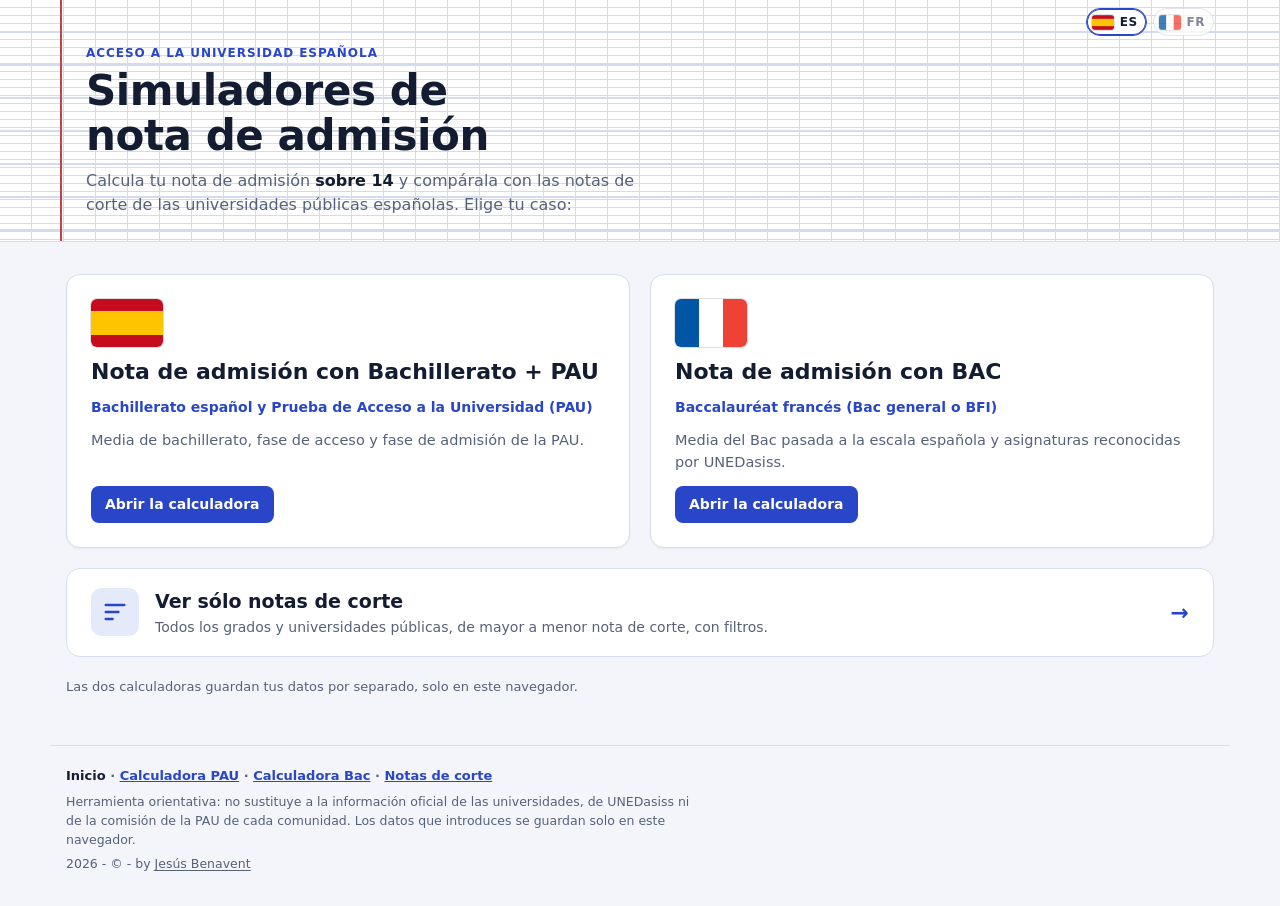
==== commit d5c1d76b: "El anillo único" ====
--- a/index.html
+++ b/index.html
@@ -2,108 +2,58 @@
 <html lang="es">
 <head>
 <meta charset="utf-8">
-<meta name="viewport" content="width=device-width, initial-scale=1, viewport-fit=cover, interactive-widget=resizes-content">
-<title>Simulador Bac España</title>
-<meta name="description" content="Calcula la nota de admisión a la universidad española (sobre 14) con el Bac francés y compárala con las notas de corte.">
-<link rel="alternate" hreflang="es" href="?lang=es">
-<link rel="alternate" hreflang="fr" href="?lang=fr">
+<meta name="viewport" content="width=device-width, initial-scale=1, viewport-fit=cover">
+<title>Simulador de nota de admisión · universidad española</title>
+<meta name="description" content="Calcula la nota de admisión a la universidad española (sobre 14) con el bachillerato y la PAU o con el Bac francés, y compárala con las notas de corte.">
+<link rel="manifest" href="manifest.webmanifest">
+<meta name="theme-color" content="#2a46c8">
+<link rel="icon" href="icons/icon-192.png" type="image/png">
+<link rel="apple-touch-icon" href="icons/apple-touch-icon.png">
+<meta name="apple-mobile-web-app-capable" content="yes">
 <link rel="stylesheet" href="css/styles.css">
 </head>
-<body>
+<body data-page="home" data-title="home.doc" data-desc="home.desc">
 
 <header class="head">
   <div class="wrap head-in">
-    <div class="lang" id="lang" role="group" aria-label="Idioma"></div>
+    <div class="topbar" id="topbar"></div>
     <div class="head-text">
-      <p class="eyebrow" id="eyebrow">Bac francés → universidad española</p>
-      <h1 id="h1">Simulador de nota de admisión</h1>
-      <p class="lead" data-i18n-html="head.lead">Las notas que ya tienes quedan fijas. Mueve las que faltan para ver la nota <strong>sobre 14</strong> en cada universidad y si llegas a su nota de corte.</p>
-    </div>
-    <div class="head-actions">
-      <button class="btn primary" id="open-cfg" type="button" data-i18n="head.cfg">Configurar datos</button>
+      <p class="eyebrow" data-i18n="home.eyebrow">Acceso a la universidad española</p>
+      <h1 data-i18n="home.title">Simuladores de nota de admisión</h1>
+      <p class="lead" data-i18n-html="home.lead">Calcula tu nota de admisión <strong>sobre 14</strong> y compárala con las notas de corte de las universidades públicas españolas. Elige tu caso:</p>
     </div>
   </div>
 </header>
 
-<div class="mini" id="mini" hidden>
-  <div class="wrap mini-in"><b id="mini-score">–</b><span id="mini-reach"></span></div>
-</div>
-
-<main class="wrap grid">
-  <aside class="results" aria-live="polite">
-    <section class="panel" id="score-card">
-      <p class="score-label" id="score-label">Nota de admisión</p>
-      <div class="score" id="score-box"><b id="score">–</b><span id="score-unit">/ 14</span></div>
-      <p class="reach" id="reach"></p>
-      <p class="scenario" id="scenario" hidden><span id="scenario-txt"></span><button type="button" class="link-btn" id="restore-top" data-i18n="score.restore">Restaurar notas reales</button></p>
-      <dl class="calc">
-        <dt><span data-i18n="calc.bac">Media del Bac</span> <span class="mention" id="mention"></span></dt><dd id="c-bac"></dd>
-        <dt data-i18n="calc.acc">Nota de acceso (Bac pasado a /10)</dt><dd id="c-acc"></dd>
-      </dl>
-      <p class="warn" id="warn" hidden></p>
-    </section>
-    <div class="unis" id="unis"></div>
-    <p class="foot-note" data-i18n="results.foot">Las notas de corte cambian cada año y suelen bajar en las listas que siguen a la primera.</p>
-  </aside>
-
-  <div class="inputs">
-    <section class="phase" id="pending-sec">
-      <div>
-        <h2 class="sec-title" data-i18n="pending.title">Notas por llegar</h2>
-        <p class="sec-sub" id="pending-sub"></p>
-      </div>
-      <div id="pending-groups" class="stack"></div>
-      <div class="actions" id="pending-actions"><button class="btn" id="reset-sim" type="button" data-i18n="pending.reset">Volver a la estimación inicial</button></div>
-    </section>
-
-    <section class="phase" id="known-sec">
-      <div class="phase-head">
-        <div>
-          <h2 class="sec-title" data-i18n="known.title">Notas ya obtenidas</h2>
-          <p class="sec-sub" id="known-sub"></p>
-        </div>
-        <label class="switch" id="scen-switch"><input type="checkbox" id="scen-toggle"><span data-i18n="known.switch">Probar otros escenarios</span></label>
-      </div>
-      <div id="known-groups" class="stack"></div>
-      <div class="actions" id="known-actions" hidden><button class="btn" id="reset-scen" type="button" data-i18n="known.reset">Restaurar las notas reales</button></div>
-    </section>
-
-    <section class="panel method" id="method"></section>
-    <details class="panel sources" id="db-sources"></details>
+<main class="wrap home-main">
+  <div class="choices">
+    <a class="choice" href="pau.html" data-href="pau.html">
+      <span class="choice-flag"><svg viewBox="0 0 30 20" aria-hidden="true"><rect width="30" height="20" fill="#c60b1e"/><rect y="5" width="30" height="10" fill="#ffc400"/></svg></span>
+      <h2 data-i18n="home.pau.t">Nota de admisión con Bachillerato + PAU</h2>
+      <p class="choice-sub" data-i18n="home.pau.s">Bachillerato español y Prueba de Acceso a la Universidad (PAU)</p>
+      <p class="choice-desc" data-i18n="home.pau.d">Media de bachillerato, fase de acceso y fase de admisión de la PAU.</p>
+      <span class="choice-go" data-i18n="home.go">Abrir la calculadora</span>
+    </a>
+    <a class="choice" href="bac.html" data-href="bac.html">
+      <span class="choice-flag"><svg viewBox="0 0 30 20" aria-hidden="true"><rect width="10" height="20" fill="#0055a4"/><rect x="10" width="10" height="20" fill="#fff"/><rect x="20" width="10" height="20" fill="#ef4135"/></svg></span>
+      <h2 data-i18n="home.bac.t">Nota de admisión con BAC</h2>
+      <p class="choice-sub" data-i18n="home.bac.s">Baccalauréat francés (Bac general o BFI)</p>
+      <p class="choice-desc" data-i18n="home.bac.d">Media del Bac pasada a la escala española y asignaturas reconocidas por UNEDasiss.</p>
+      <span class="choice-go" data-i18n="home.go">Abrir la calculadora</span>
+    </a>
   </div>
+  <a class="cuts-link" href="cortes.html" data-href="cortes.html">
+    <span class="cuts-ico" aria-hidden="true"><svg viewBox="0 0 24 24" width="28" height="28" fill="none" stroke="currentColor" stroke-width="2" stroke-linecap="round"><path d="M4 6h16M4 12h11M4 18h6"/></svg></span>
+    <span class="cuts-txt"><b data-i18n="home.cuts">Ver sólo notas de corte</b><span data-i18n="home.cuts.d">Todos los grados y universidades públicas, de mayor a menor nota de corte, con filtros.</span></span>
+    <span class="cuts-go" aria-hidden="true">→</span>
+  </a>
+  <p class="home-note" data-i18n="home.note">Las dos calculadoras guardan tus datos por separado, solo en este navegador.</p>
 </main>
 
-<footer class="wrap site-foot">
-  <p data-i18n="foot.disclaimer">Herramienta orientativa: no sustituye a la información oficial de UNEDasiss ni de las universidades. Los datos que introduces se guardan solo en este navegador.</p>
-  <p class="credit">2026 - &copy; - by <a href="mailto:nomada@gavama.es">NomadaSoft Labs</a></p>
-</footer>
+<footer class="wrap site-foot" id="site-foot"></footer>
 
-<dialog class="sheet" id="cfg" aria-labelledby="cfg-title">
-  <header class="sheet-head">
-    <div><p class="eyebrow" data-i18n="cfg.eyebrow">Configuración</p><h2 id="cfg-title" data-i18n="cfg.title">Datos del alumno</h2></div>
-    <button type="button" class="icon-btn" data-act="cancel" data-i18n-aria="cfg.close" aria-label="Cerrar sin guardar">×</button>
-  </header>
-  <nav class="sheet-nav" data-i18n-aria="cfg.nav" aria-label="Secciones de la configuración">
-    <button type="button" class="chip" data-act="nav" data-target="fs-alumno" data-i18n="nav.alumno">Alumno</button>
-    <button type="button" class="chip" data-act="nav" data-target="fs-esp" data-i18n="nav.esp">Especialidades</button>
-    <button type="button" class="chip" data-act="nav" data-target="fs-notas" data-i18n="nav.notas">Notas</button>
-    <button type="button" class="chip" data-act="nav" data-target="fs-opc" data-i18n="nav.opc">Opciones</button>
-    <button type="button" class="chip" data-act="nav" data-target="fs-asig" data-i18n="nav.asig">Asignaturas en España</button>
-    <button type="button" class="chip" data-act="nav" data-target="fs-unis" data-i18n="nav.unis">Universidades</button>
-    <button type="button" class="chip" data-act="nav" data-target="fs-datos" data-i18n="nav.datos">Guardar y compartir</button>
-  </nav>
-  <div class="sheet-body" id="cfg-body"></div>
-  <footer class="sheet-foot">
-    <p class="foot-msg" id="cfg-msg" role="alert"></p>
-    <button type="button" class="btn" data-act="cancel" data-i18n="cfg.cancel">Cancelar</button>
-    <button type="button" class="btn primary" data-act="save" data-i18n="cfg.save">Guardar y ver</button>
-  </footer>
-</dialog>
-
-<script src="js/data.js"></script>
-<script src="js/i18n.js"></script>
-<script src="js/calc.js"></script>
-<script src="js/app.js"></script>
+<script src="js/common.js"></script>
+<script>Site.applyStatic();</script>
 <script data-goatcounter="https://jebesen.goatcounter.com/count" async src="https://gc.zgo.at/count.js"></script>
 </body>
 </html>
--- a/css/styles.css
+++ b/css/styles.css
@@ -240,8 +240,11 @@
 details.sources ul{margin:8px 0 0;padding-left:18px;display:flex;flex-direction:column;gap:6px}
 details.sources a{color:var(--accent)}
 
-/* Selector de idioma */
-.lang{position:absolute;top:8px;right:max(16px,env(safe-area-inset-right,0px));display:flex;gap:6px;z-index:2}
+/* Barra superior: volver al inicio y selector de idioma */
+.topbar{position:absolute;top:8px;left:max(30px,calc(env(safe-area-inset-left,0px) + 30px));right:max(16px,env(safe-area-inset-right,0px));display:flex;align-items:center;justify-content:space-between;gap:8px;z-index:2}
+.lang{display:flex;gap:6px}
+.home-link{display:inline-flex;align-items:center;gap:6px;font-size:13px;font-weight:600;color:var(--accent);text-decoration:none;padding:4px 10px;border-radius:999px;border:1px solid var(--line);background:var(--card)}
+.home-link:hover{border-color:var(--accent)}
 .flag{display:inline-flex;align-items:center;gap:6px;font:inherit;font-size:12px;font-weight:700;letter-spacing:.04em;color:var(--muted);padding:4px 8px 4px 5px;border-radius:999px;border:1px solid var(--line);background:var(--card);cursor:pointer;opacity:.75}
 .flag svg{width:22px;height:15px;border-radius:3px;box-shadow:0 0 0 1px rgba(0,0,0,.12);display:block}
 .flag:hover{opacity:1;border-color:var(--accent)}
@@ -261,6 +264,9 @@
 .opt-main b{font-weight:600}
 .opt-grp{font-size:12px;color:var(--accent);font-weight:600}
 .opt-place{font-size:12.5px;color:var(--muted);overflow-wrap:anywhere}
+.sug{position:relative;gap:0}
+.sug .combo-list{margin-top:4px}
+.opt-s{min-height:40px;padding:7px 12px}
 .opt-cut{flex:none;font-size:13px;color:var(--muted);white-space:nowrap}
 .picked{display:flex;align-items:center;justify-content:space-between;gap:12px;padding:10px 12px;border:1px solid var(--accent);border-radius:10px;background:var(--accent-soft)}
 .picked-txt{display:flex;flex-direction:column;min-width:0;line-height:1.35}
@@ -273,10 +279,148 @@
 /* Con el teclado abierto la altura útil baja mucho (interactive-widget=resizes-content); al cerrarlo vuelven a verse */
 @media (max-height:600px){
   dialog.sheet:has(.combo-in:focus) .sheet-nav,
-  dialog.sheet:has(.combo-in:focus) .sheet-foot{display:none}
+  dialog.sheet:has(.combo-in:focus) .sheet-foot,
+  dialog.sheet:has([data-sug-in]:focus) .sheet-nav,
+  dialog.sheet:has([data-sug-in]:focus) .sheet-foot{display:none}
 }
 @media (max-width:700px){ .sheet-head h2{font-size:19px} }
 @media (max-height:520px){
   dialog.sheet .sheet-nav{display:none}
 }
-@media (prefers-reduced-motion: reduce){.uni{transition:none}}
+/* Pie de página común */
+.foot-nav{margin:0 0 8px;font-size:13px;font-weight:600}
+.foot-nav a{color:var(--accent)}
+.foot-nav span[aria-current]{color:var(--ink)}
+.site-foot{border-top:1px solid var(--line);padding-top:20px}
+.site-foot p + p{margin-top:6px}
+
+/* Página de inicio */
+.home-main{padding-block:32px 48px}
+.choices{display:grid;grid-template-columns:repeat(auto-fit,minmax(min(100%,340px),1fr));gap:20px}
+.choice{display:flex;flex-direction:column;gap:12px;padding:24px;border:1px solid var(--line);border-radius:14px;background:var(--card);color:var(--ink);text-decoration:none;box-shadow:0 1px 2px rgba(20,28,49,.05);transition:border-color .2s,box-shadow .2s,transform .2s}
+.choice:hover{border-color:var(--accent);box-shadow:var(--shadow);transform:translateY(-2px)}
+.choice:focus-visible{outline:2px solid var(--accent);outline-offset:3px}
+.choice-flag svg{width:72px;height:48px;border-radius:6px;box-shadow:0 0 0 1px rgba(0,0,0,.12);display:block}
+.choice h2{margin:0;font-family:var(--f-display);font-size:22px;line-height:1.2}
+.choice-sub{margin:0;font-weight:600;color:var(--accent);font-size:14px}
+.choice-desc{margin:0;color:var(--muted);font-size:14.5px}
+.choice-go{margin-top:auto;align-self:flex-start;font-weight:700;font-size:14px;padding:8px 14px;border-radius:8px;background:var(--accent);color:var(--accent-ink)}
+.home-note{margin:20px 0 0;color:var(--muted);font-size:13px}
+
+/* Añadidos de la calculadora de bachillerato + PAU */
+.gtable .c-name{min-width:180px}
+.gtable .c-act{width:1%;white-space:nowrap;text-align:right}
+.gtable .c-pond{width:92px;text-align:center}
+.gtable .c-pond input{width:18px;height:18px;accent-color:var(--accent);margin:0}
+.gtable td .in{padding:6px 8px}
+.gtable .lbl-cell{font-weight:500}
+.x-btn{width:30px;height:30px;border-radius:8px;border:1px solid var(--line);background:var(--card);color:var(--muted);cursor:pointer;font-size:16px;line-height:1}
+.x-btn:hover{border-color:var(--no);color:var(--no)}
+.ktable td.tag{color:var(--muted);font-size:12.5px;width:80px}
+.example-note{margin:0;font-size:13px;color:var(--note-ink);background:var(--note-bg);border:1px solid var(--note-line);border-radius:8px;padding:8px 10px}
+
+/* Página de inicio: acceso al listado de notas de corte */
+.cuts-link{display:flex;align-items:center;gap:16px;margin-top:20px;padding:18px 24px;border:1px solid var(--line);border-radius:14px;background:var(--card);color:var(--ink);text-decoration:none;transition:border-color .2s,box-shadow .2s}
+.cuts-link:hover{border-color:var(--accent);box-shadow:var(--shadow)}
+.cuts-link:focus-visible{outline:2px solid var(--accent);outline-offset:3px}
+.cuts-ico{flex:none;width:48px;height:48px;border-radius:10px;display:grid;place-items:center;background:var(--accent-soft);color:var(--accent)}
+.cuts-txt{display:flex;flex-direction:column;gap:2px;min-width:0;flex:1}
+.cuts-txt b{font-family:var(--f-display);font-size:19px}
+.cuts-txt span{color:var(--muted);font-size:14px}
+.cuts-go{flex:none;font-size:22px;color:var(--accent);font-weight:700}
+
+/* Listado de notas de corte */
+.cuts-main{display:flex;flex-direction:column;gap:14px;padding-block:24px 40px}
+.cuts-filters .fgrid{grid-template-columns:minmax(0,2fr) minmax(0,1fr) minmax(0,1.4fr)}
+.cuts-filters .fgrid .field.wide{grid-column:auto}
+.cuts-opts{display:flex;justify-content:space-between;align-items:center;gap:8px;flex-wrap:wrap;margin-top:8px}
+.cuts-opts .field.check{min-height:0}
+.cuts-count{margin:0;font-weight:600;color:var(--muted)}
+.cuts-tablewrap{padding:0;overflow:hidden}
+.cuts-table{font-size:14px}
+.cuts-table thead th{position:sticky;top:0;background:var(--card);padding:10px 12px;z-index:1}
+.cuts-table td{padding:9px 12px;vertical-align:top}
+.cuts-table tbody tr:nth-child(even){background:var(--paper)}
+.cuts-table .c-cut{width:110px;font-size:15px;white-space:nowrap}
+.cuts-table .c-deg b{font-weight:600}
+.cuts-table .c-uni span{display:block;color:var(--muted);font-size:12.5px}
+.cuts-table .c-uni .c-ck{font-size:11.5px}
+.cuts-table .c-com{color:var(--muted);font-size:13px;width:170px}
+.cut-na{color:var(--muted);font-family:var(--f-body);font-size:12.5px}
+.cut-free{color:var(--ok);font-family:var(--f-body);font-size:13px;font-weight:600}
+@media (max-width:760px){
+  .cuts-filters .fgrid{grid-template-columns:1fr}
+  .cuts-table thead{display:none}
+  .cuts-table,.cuts-table tbody,.cuts-table tr,.cuts-table td{display:block;width:auto}
+  .cuts-table tr{display:grid;grid-template-columns:1fr auto;gap:2px 12px;padding:10px 14px;border-bottom:1px solid var(--line)}
+  .cuts-table td{border:0;padding:0}
+  .cuts-table .c-cut{grid-column:2;grid-row:1 / span 2;text-align:right;width:auto;font-size:17px}
+  .cuts-table .c-deg{grid-column:1;grid-row:1}
+  .cuts-table .c-uni{grid-column:1;grid-row:2}
+  .cuts-table .c-com{grid-column:1;grid-row:3;width:auto;font-size:12px}
+}
+
+/* Fecha de los datos */
+.data-info{display:flex;flex-wrap:wrap;gap:4px 14px;margin-top:10px !important;font-size:12.5px;color:var(--muted)}
+.data-info strong{flex-basis:100%;font-weight:600;color:var(--note-ink);background:var(--note-bg);border:1px solid var(--note-line);border-radius:8px;padding:6px 10px;margin-top:4px;white-space:normal}
+.data-info:empty{display:none}
+
+/* Aviso de datos de ejemplo con botón */
+div.example-note{display:flex;align-items:center;justify-content:space-between;gap:8px 12px;flex-wrap:wrap}
+div.example-note .btn{flex:none}
+
+/* Categoría de cada carrera según el margen */
+.uni[data-cat="jus"] .pill{background:var(--ok)}
+.uni[data-cat="cer"]{border-color:var(--note-line);background:var(--note-bg)}
+.uni[data-cat="cer"] .pill{background:var(--note-ink);color:var(--note-bg)}
+.uni[data-cat="cer"] .uni-gap{color:var(--note-ink)}
+
+/* Avisos y enlace compartido */
+.toast{position:fixed;left:50%;bottom:calc(20px + env(safe-area-inset-bottom,0px));transform:translate(-50%,20px);opacity:0;pointer-events:none;z-index:100;background:var(--ink);color:var(--paper);padding:10px 16px;border-radius:10px;font-size:14px;max-width:min(92vw,520px);box-shadow:var(--shadow);transition:opacity .2s,transform .2s}
+.toast.show{opacity:1;transform:translate(-50%,0)}
+.share-bar{background:var(--note-bg);border-bottom:1px solid var(--note-line);color:var(--note-ink)}
+.share-in{display:flex;align-items:center;justify-content:space-between;gap:10px 16px;flex-wrap:wrap;padding-block:10px}
+.share-in p{margin:0;font-size:14px;font-weight:600;flex:1 1 320px}
+
+/* Asistente por pasos */
+dialog.sheet.wiz .sheet-nav{display:none}
+.wiz-intro{padding-top:18px}
+.wiz-intro p{margin:10px 0 0;font-size:15px;color:var(--ink);max-width:62ch}
+.wiz-dots{display:flex;gap:6px;list-style:none;margin:0;padding:0}
+.wiz-dots li{width:28px;height:5px;border-radius:3px;background:var(--line)}
+.wiz-dots li.done{background:var(--accent-soft);box-shadow:inset 0 0 0 1px var(--accent)}
+.wiz-dots li.cur{background:var(--accent)}
+dialog.sheet.wiz .fsec:first-of-type{border-top:0}
+
+/* Hoja para imprimir: oculta en pantalla */
+.print-sheet{display:none}
+
+@media print{
+  @page{margin:14mm}
+  :root{--paper:#fff;--card:#fff;--ink:#000;--muted:#333;--line:#bbb}
+  body{background:#fff;font-size:11pt}
+  body::before,.topbar,.head-actions,.mini,#pending-sec,#known-sec,.method,.sources,.site-foot .foot-nav,dialog,.toast,.share-bar,div.example-note,#uni-order,.link-btn{display:none !important}
+  .head{background:none;border-bottom:1px solid #999}
+  .head-in{padding-block:0 8px}
+  .head-in::before{display:none}
+  .head-text{padding-left:0}
+  .lead{display:none}
+  .grid{display:block;padding-block:12px 0}
+  .results{position:static;max-height:none;overflow:visible}
+  .panel,.uni{break-inside:avoid;box-shadow:none}
+  .unis{display:grid;grid-template-columns:1fr 1fr;gap:8px}
+  .uni{background:#fff !important}
+  .pill{color:#fff;-webkit-print-color-adjust:exact;print-color-adjust:exact}
+  .print-sheet{display:block;margin-top:16px;break-before:auto}
+  .print-sheet h2{font-size:14pt;margin:0 0 2px}
+  .ps-sub{margin:0 0 8px;color:#333}
+  .ps-table{width:100%;border-collapse:collapse;font-size:10pt}
+  .ps-table td,.ps-table th{padding:3px 6px;border-bottom:1px solid #ddd;text-align:left}
+  .ps-table td.r{text-align:right;font-family:var(--f-mono);white-space:nowrap}
+  .ps-grp th{padding-top:8px;font-size:9pt;text-transform:uppercase;letter-spacing:.05em;color:#333}
+  .ps-tag{width:60px;font-size:9pt;color:#555;font-style:italic}
+  .ps-foot{font-size:9pt;color:#555;margin-top:8px}
+  .site-foot{border:0;padding:8px 0 0}
+}
+
+@media (prefers-reduced-motion: reduce){.uni,.choice,.toast{transition:none}}
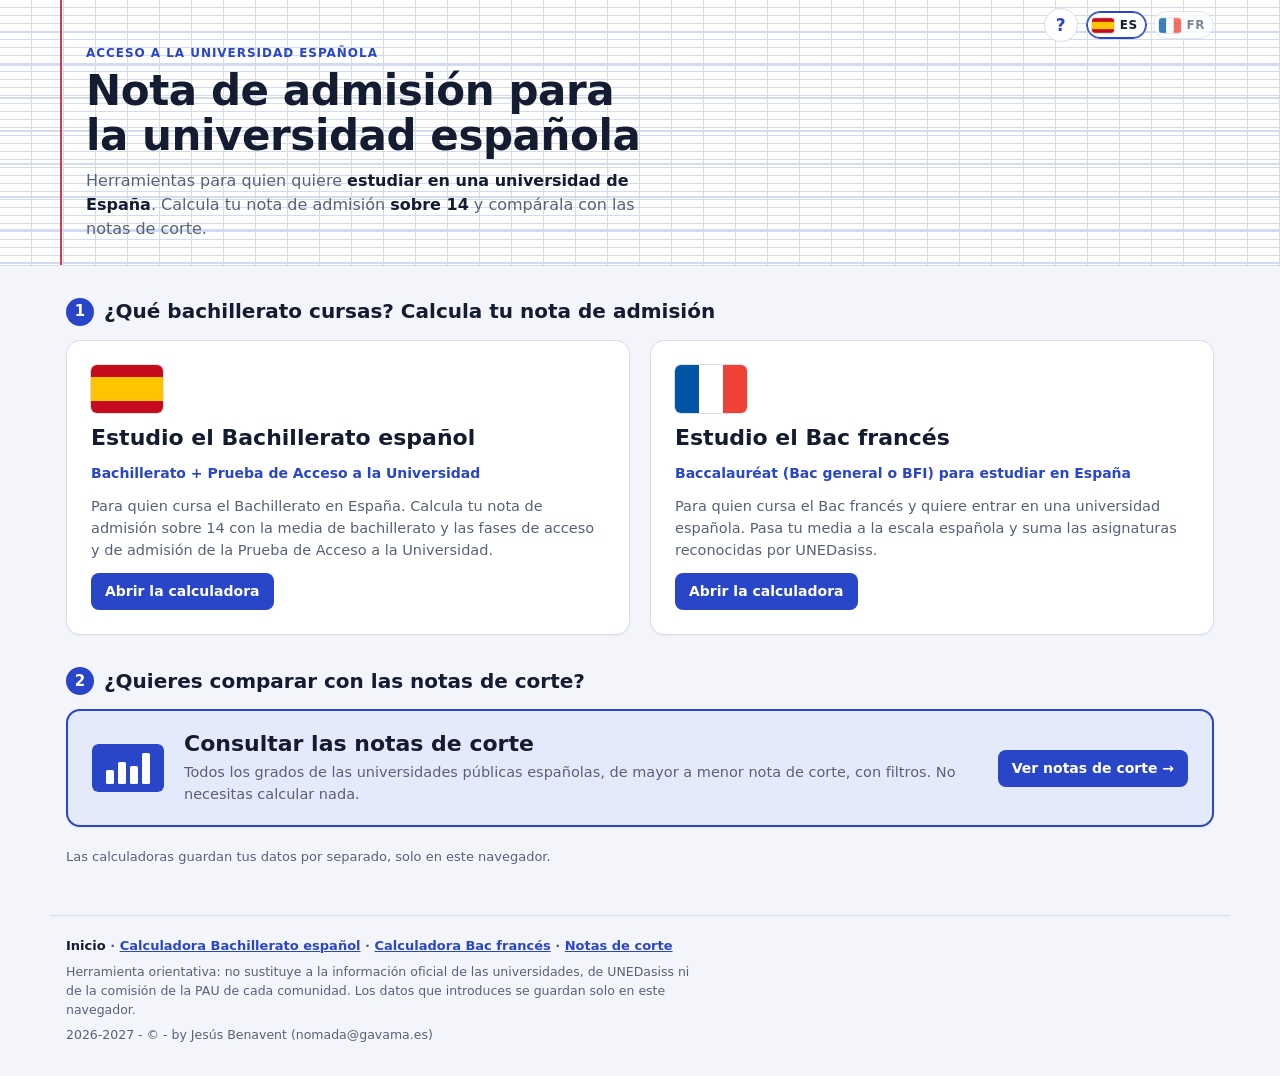
==== commit 28a97fc0: "Rediseño del index" ====
--- a/index.html
+++ b/index.html
@@ -4,7 +4,7 @@
 <meta charset="utf-8">
 <meta name="viewport" content="width=device-width, initial-scale=1, viewport-fit=cover">
 <title>Simulador de nota de admisión · universidad española</title>
-<meta name="description" content="Calcula la nota de admisión a la universidad española (sobre 14) con el bachillerato y la PAU o con el Bac francés, y compárala con las notas de corte.">
+<meta name="description" content="Calcula la nota de admisión a la universidad española (sobre 14) con el bachillerato y la Prueba de Acceso a la Universidad o con el Bac francés, y compárala con las notas de corte.">
 <link rel="manifest" href="manifest.webmanifest">
 <meta name="theme-color" content="#2a46c8">
 <link rel="icon" href="icons/icon-192.png" type="image/png">
@@ -19,35 +19,41 @@
     <div class="topbar" id="topbar"></div>
     <div class="head-text">
       <p class="eyebrow" data-i18n="home.eyebrow">Acceso a la universidad española</p>
-      <h1 data-i18n="home.title">Simuladores de nota de admisión</h1>
-      <p class="lead" data-i18n-html="home.lead">Calcula tu nota de admisión <strong>sobre 14</strong> y compárala con las notas de corte de las universidades públicas españolas. Elige tu caso:</p>
+      <h1 data-i18n="home.title">Nota de admisión para la universidad española</h1>
+      <p class="lead" data-i18n-html="home.lead">Herramientas para quien quiere <strong>estudiar en una universidad de España</strong>. Calcula tu nota de admisión <strong>sobre 14</strong> y compárala con las notas de corte.</p>
     </div>
   </div>
 </header>
 
 <main class="wrap home-main">
-  <div class="choices">
-    <a class="choice" href="pau.html" data-href="pau.html">
-      <span class="choice-flag"><svg viewBox="0 0 30 20" aria-hidden="true"><rect width="30" height="20" fill="#c60b1e"/><rect y="5" width="30" height="10" fill="#ffc400"/></svg></span>
-      <h2 data-i18n="home.pau.t">Nota de admisión con Bachillerato + PAU</h2>
-      <p class="choice-sub" data-i18n="home.pau.s">Bachillerato español y Prueba de Acceso a la Universidad (PAU)</p>
-      <p class="choice-desc" data-i18n="home.pau.d">Media de bachillerato, fase de acceso y fase de admisión de la PAU.</p>
-      <span class="choice-go" data-i18n="home.go">Abrir la calculadora</span>
+  <section aria-labelledby="h-calc">
+    <h2 class="step-t" id="h-calc"><span class="step-n" aria-hidden="true">1</span><span data-i18n="home.step1">¿Qué bachillerato cursas? Calcula tu nota de admisión</span></h2>
+    <div class="choices">
+      <a class="choice" href="pau.html" data-href="pau.html">
+        <span class="choice-flag"><svg viewBox="0 0 30 20" aria-hidden="true"><rect width="30" height="20" fill="#c60b1e"/><rect y="5" width="30" height="10" fill="#ffc400"/></svg></span>
+        <h3 data-i18n="home.pau.t">Estudio el Bachillerato español</h3>
+        <p class="choice-sub" data-i18n="home.pau.s">Bachillerato + Prueba de Acceso a la Universidad</p>
+        <p class="choice-desc" data-i18n="home.pau.d">Para quien cursa el Bachillerato en España. Calcula tu nota de admisión sobre 14 con la media de bachillerato y las fases de acceso y de admisión de la Prueba de Acceso a la Universidad.</p>
+        <span class="choice-go" data-i18n="home.go">Abrir la calculadora</span>
+      </a>
+      <a class="choice" href="bac.html" data-href="bac.html">
+        <span class="choice-flag"><svg viewBox="0 0 30 20" aria-hidden="true"><rect width="10" height="20" fill="#0055a4"/><rect x="10" width="10" height="20" fill="#fff"/><rect x="20" width="10" height="20" fill="#ef4135"/></svg></span>
+        <h3 data-i18n="home.bac.t">Estudio el Bac francés</h3>
+        <p class="choice-sub" data-i18n="home.bac.s">Baccalauréat (Bac general o BFI) para estudiar en España</p>
+        <p class="choice-desc" data-i18n="home.bac.d">Para quien cursa el Bac francés y quiere entrar en una universidad española. Pasa tu media a la escala española y suma las asignaturas reconocidas por UNEDasiss.</p>
+        <span class="choice-go" data-i18n="home.go">Abrir la calculadora</span>
+      </a>
+    </div>
+  </section>
+  <section aria-labelledby="h-cuts">
+    <h2 class="step-t" id="h-cuts"><span class="step-n" aria-hidden="true">2</span><span data-i18n="home.step2">¿Quieres comparar con las notas de corte?</span></h2>
+    <a class="cuts-link" href="cortes.html" data-href="cortes.html">
+      <span class="cuts-ico" aria-hidden="true"><svg viewBox="0 0 72 48" width="72" height="48"><rect width="72" height="48" rx="6" fill="currentColor"/><g fill="#fff"><rect x="14" y="26" width="8" height="14" rx="1.5"/><rect x="26" y="18" width="8" height="22" rx="1.5"/><rect x="38" y="22" width="8" height="18" rx="1.5"/><rect x="50" y="9" width="8" height="31" rx="1.5"/></g></svg></span>
+      <span class="cuts-txt"><b data-i18n="home.cuts">Consultar las notas de corte</b><span data-i18n="home.cuts.d">Todos los grados de las universidades públicas españolas, de mayor a menor nota de corte, con filtros. No necesitas calcular nada.</span></span>
+      <span class="cuts-btn" data-i18n="home.cuts.go">Ver notas de corte →</span>
     </a>
-    <a class="choice" href="bac.html" data-href="bac.html">
-      <span class="choice-flag"><svg viewBox="0 0 30 20" aria-hidden="true"><rect width="10" height="20" fill="#0055a4"/><rect x="10" width="10" height="20" fill="#fff"/><rect x="20" width="10" height="20" fill="#ef4135"/></svg></span>
-      <h2 data-i18n="home.bac.t">Nota de admisión con BAC</h2>
-      <p class="choice-sub" data-i18n="home.bac.s">Baccalauréat francés (Bac general o BFI)</p>
-      <p class="choice-desc" data-i18n="home.bac.d">Media del Bac pasada a la escala española y asignaturas reconocidas por UNEDasiss.</p>
-      <span class="choice-go" data-i18n="home.go">Abrir la calculadora</span>
-    </a>
-  </div>
-  <a class="cuts-link" href="cortes.html" data-href="cortes.html">
-    <span class="cuts-ico" aria-hidden="true"><svg viewBox="0 0 24 24" width="28" height="28" fill="none" stroke="currentColor" stroke-width="2" stroke-linecap="round"><path d="M4 6h16M4 12h11M4 18h6"/></svg></span>
-    <span class="cuts-txt"><b data-i18n="home.cuts">Ver sólo notas de corte</b><span data-i18n="home.cuts.d">Todos los grados y universidades públicas, de mayor a menor nota de corte, con filtros.</span></span>
-    <span class="cuts-go" aria-hidden="true">→</span>
-  </a>
-  <p class="home-note" data-i18n="home.note">Las dos calculadoras guardan tus datos por separado, solo en este navegador.</p>
+  </section>
+  <p class="home-note" data-i18n="home.note">Las calculadoras guardan tus datos por separado, solo en este navegador.</p>
 </main>
 
 <footer class="wrap site-foot" id="site-foot"></footer>
--- a/css/styles.css
+++ b/css/styles.css
@@ -301,7 +301,7 @@
 .choice:hover{border-color:var(--accent);box-shadow:var(--shadow);transform:translateY(-2px)}
 .choice:focus-visible{outline:2px solid var(--accent);outline-offset:3px}
 .choice-flag svg{width:72px;height:48px;border-radius:6px;box-shadow:0 0 0 1px rgba(0,0,0,.12);display:block}
-.choice h2{margin:0;font-family:var(--f-display);font-size:22px;line-height:1.2}
+.choice h3{margin:0;font-family:var(--f-display);font-size:22px;line-height:1.2}
 .choice-sub{margin:0;font-weight:600;color:var(--accent);font-size:14px}
 .choice-desc{margin:0;color:var(--muted);font-size:14.5px}
 .choice-go{margin-top:auto;align-self:flex-start;font-weight:700;font-size:14px;padding:8px 14px;border-radius:8px;background:var(--accent);color:var(--accent-ink)}
@@ -320,14 +320,19 @@
 .example-note{margin:0;font-size:13px;color:var(--note-ink);background:var(--note-bg);border:1px solid var(--note-line);border-radius:8px;padding:8px 10px}
 
 /* Página de inicio: acceso al listado de notas de corte */
-.cuts-link{display:flex;align-items:center;gap:16px;margin-top:20px;padding:18px 24px;border:1px solid var(--line);border-radius:14px;background:var(--card);color:var(--ink);text-decoration:none;transition:border-color .2s,box-shadow .2s}
-.cuts-link:hover{border-color:var(--accent);box-shadow:var(--shadow)}
+.cuts-link{display:flex;align-items:center;gap:20px;padding:20px 24px;border:2px solid var(--accent);border-radius:14px;background:var(--accent-soft);color:var(--ink);text-decoration:none;box-shadow:0 1px 2px rgba(20,28,49,.05);transition:box-shadow .2s,transform .2s}
+.cuts-link:hover{box-shadow:var(--shadow);transform:translateY(-2px)}
 .cuts-link:focus-visible{outline:2px solid var(--accent);outline-offset:3px}
-.cuts-ico{flex:none;width:48px;height:48px;border-radius:10px;display:grid;place-items:center;background:var(--accent-soft);color:var(--accent)}
-.cuts-txt{display:flex;flex-direction:column;gap:2px;min-width:0;flex:1}
-.cuts-txt b{font-family:var(--f-display);font-size:19px}
-.cuts-txt span{color:var(--muted);font-size:14px}
-.cuts-go{flex:none;font-size:22px;color:var(--accent);font-weight:700}
+.cuts-ico{flex:none;color:var(--accent);display:block}
+.cuts-ico svg{display:block;border-radius:6px}
+.cuts-txt{display:flex;flex-direction:column;gap:4px;min-width:0;flex:1}
+.cuts-txt b{font-family:var(--f-display);font-size:22px;line-height:1.2}
+.cuts-txt span{color:var(--muted);font-size:14.5px}
+.cuts-btn{flex:none;font-weight:700;font-size:14px;padding:8px 14px;border-radius:8px;background:var(--accent);color:var(--accent-ink);white-space:nowrap}
+.home-main section+section{margin-top:32px}
+.step-t{display:flex;align-items:center;gap:10px;margin:0 0 14px;font-family:var(--f-display);font-size:20px;line-height:1.25}
+.step-n{flex:none;display:grid;place-items:center;width:28px;height:28px;border-radius:50%;background:var(--accent);color:var(--accent-ink);font-size:15px;font-weight:700}
+@media (max-width:600px){.cuts-link{flex-wrap:wrap}.cuts-txt{flex-basis:calc(100% - 92px)}.cuts-btn{width:100%;text-align:center}}
 
 /* Listado de notas de corte */
 .cuts-main{display:flex;flex-direction:column;gap:14px;padding-block:24px 40px}
@@ -424,3 +429,29 @@
 }
 
 @media (prefers-reduced-motion: reduce){.uni,.choice,.toast{transition:none}}
+
+/* Aviso de la página de notas de corte */
+.cuts-warn{display:flex;gap:8px;align-items:flex-start;margin:0 0 12px;padding:8px 12px;font-size:13.5px;color:var(--note-ink);background:var(--note-bg);border:1px solid var(--note-line);border-radius:8px}
+/* Botón y ventana de ayuda */
+.bar-right{display:flex;align-items:center;gap:8px}
+.help-btn{width:34px;height:34px;border-radius:50%;border:1px solid var(--line);background:var(--card);color:var(--accent);font:inherit;font-weight:700;font-size:17px;line-height:1;cursor:pointer;display:inline-flex;align-items:center;justify-content:center}
+.help-btn:hover{border-color:var(--accent);background:var(--accent-soft)}
+dialog.help-dlg{width:min(640px,calc(100vw - 24px));max-height:calc(100vh - 32px);max-height:calc(100dvh - 32px);margin:auto;padding:0;border:1px solid var(--line);border-radius:14px;background:var(--card);color:var(--ink);box-shadow:var(--shadow)}
+dialog.help-dlg[open]{display:flex;flex-direction:column}
+dialog.help-dlg::backdrop{background:var(--veil)}
+.help-head{display:flex;align-items:center;justify-content:space-between;gap:12px;padding:14px 18px;border-bottom:1px solid var(--line)}
+.help-head h2{margin:0;font-family:var(--f-display);font-size:19px}
+.help-x{font:inherit;font-size:26px;line-height:1;width:36px;height:36px;border:0;border-radius:8px;background:none;color:var(--muted);cursor:pointer}
+.help-x:hover{background:var(--accent-soft);color:var(--accent)}
+.help-body{overflow:auto;overscroll-behavior:contain;padding:14px 18px;font-size:14.5px}
+.help-intro{margin:0 0 12px}
+.help-sec{border:1px solid var(--line);border-radius:10px;margin-bottom:10px;padding:0 14px;background:var(--field)}
+.help-sec summary{cursor:pointer;font-weight:700;padding:11px 0}
+.help-here{font-weight:400;font-size:12.5px;color:var(--muted)}
+.help-sec h3{margin:8px 0 2px;font-size:13px;text-transform:uppercase;letter-spacing:.04em;color:var(--muted)}
+.help-sec p{margin:0 0 8px}
+.help-sec ol{margin:4px 0 10px;padding-left:22px}
+.help-sec li{margin-bottom:4px}
+.help-tip{margin:12px 0 2px;font-size:13px;color:var(--muted)}
+.help-foot{display:flex;justify-content:flex-end;padding:12px 18px;border-top:1px solid var(--line)}
+@media print{.help-btn,.help-dlg{display:none !important}}
